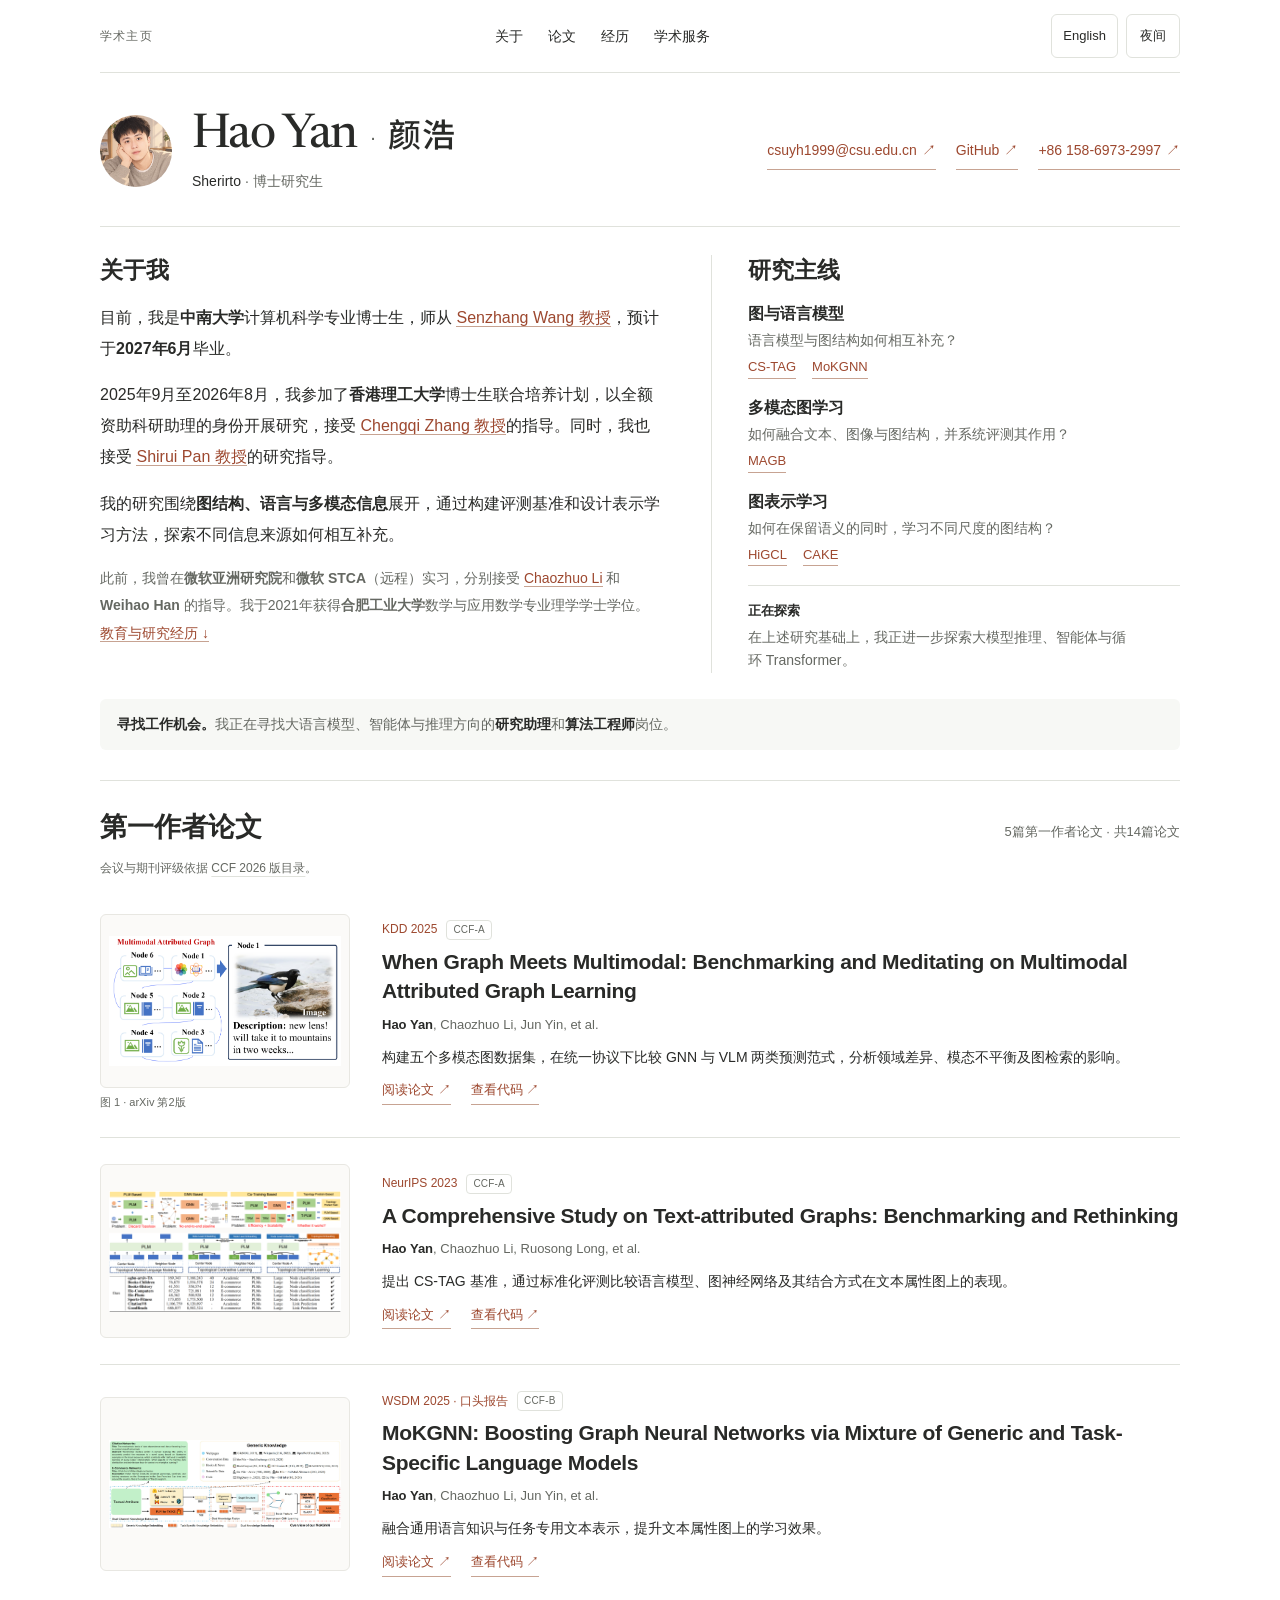
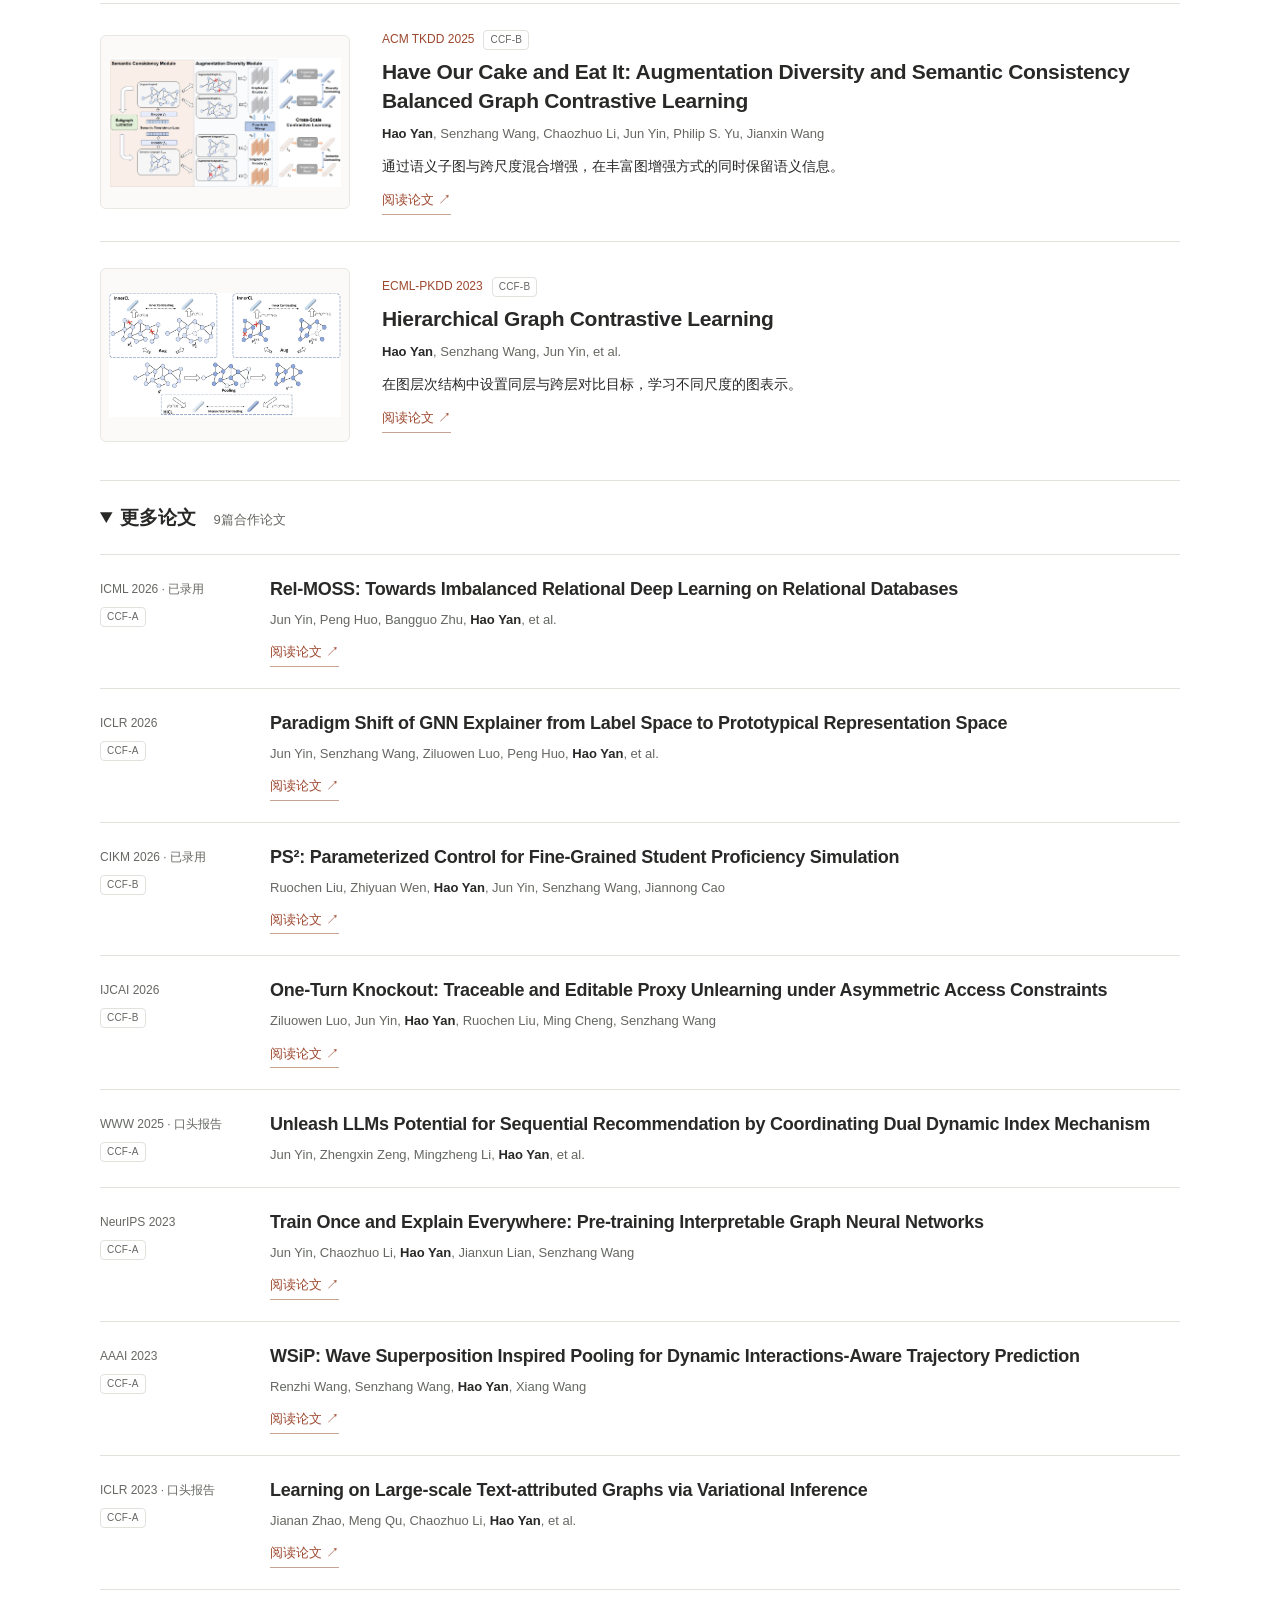
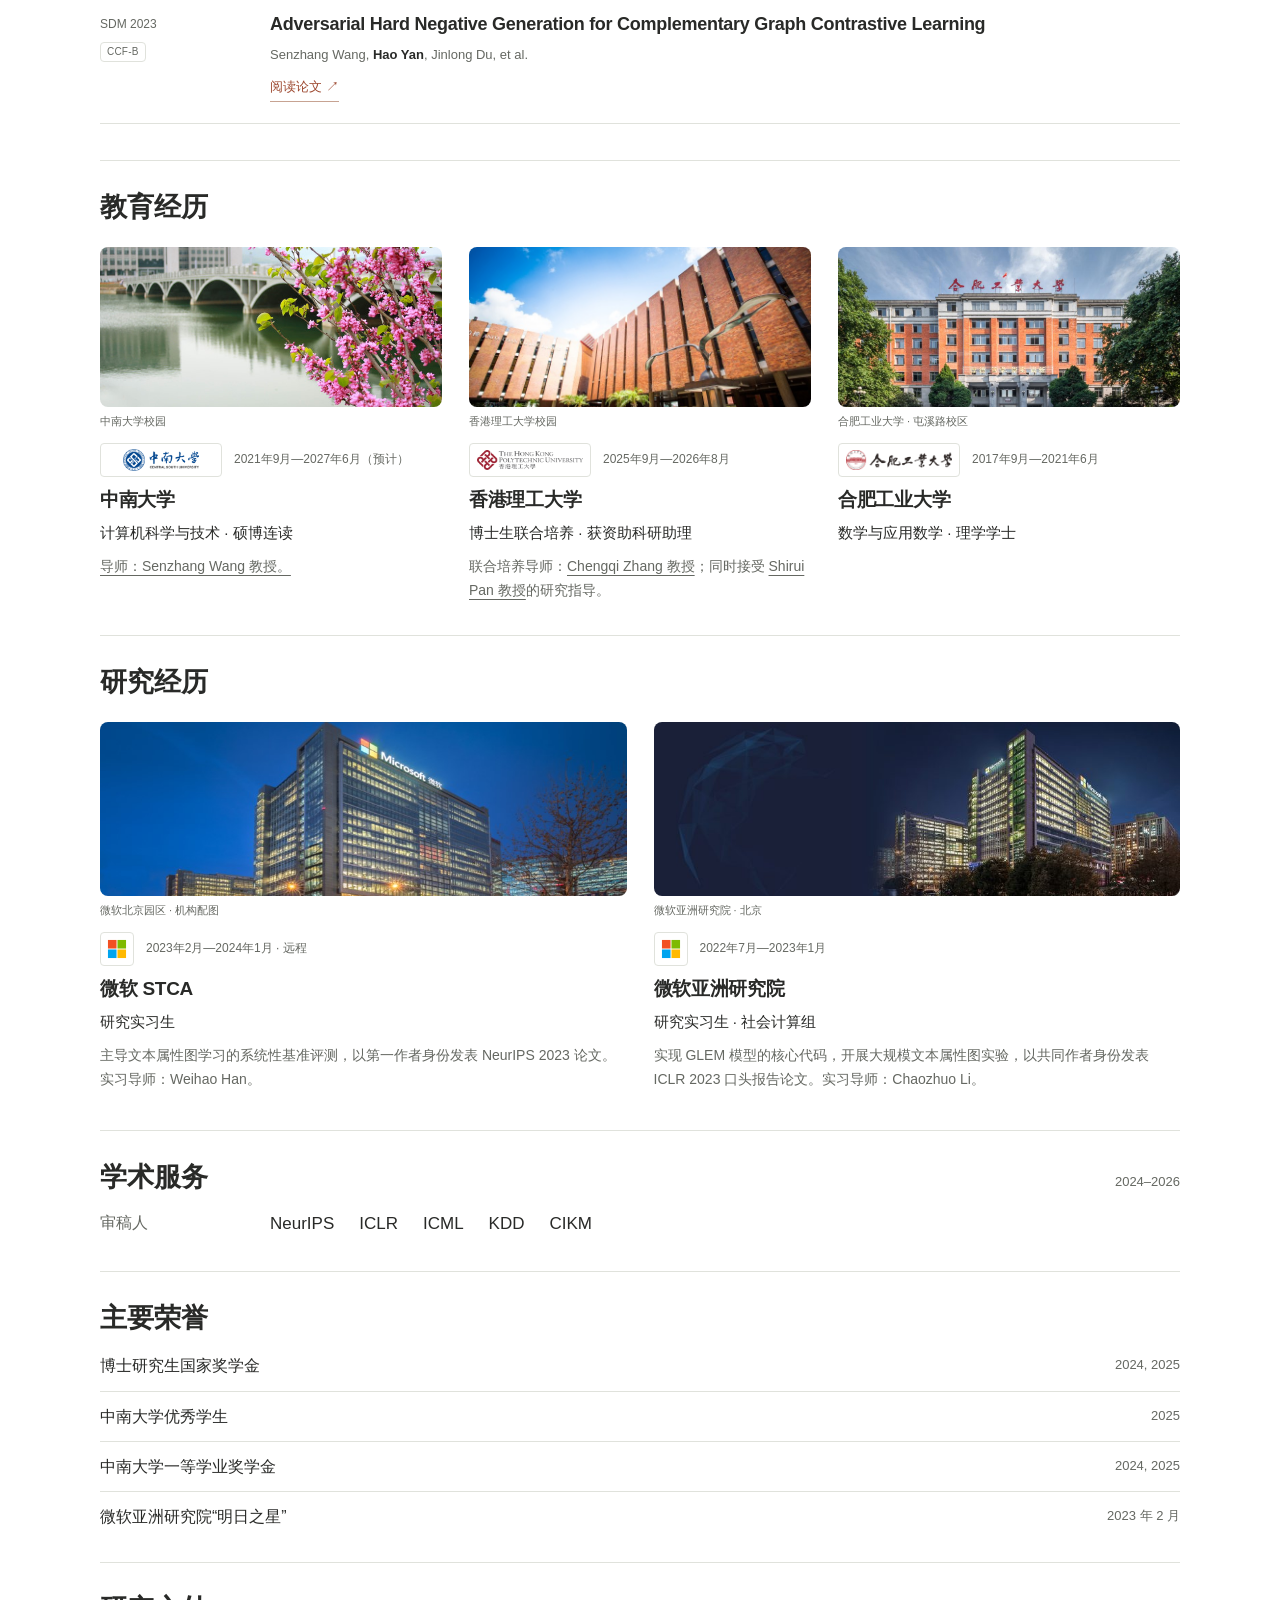
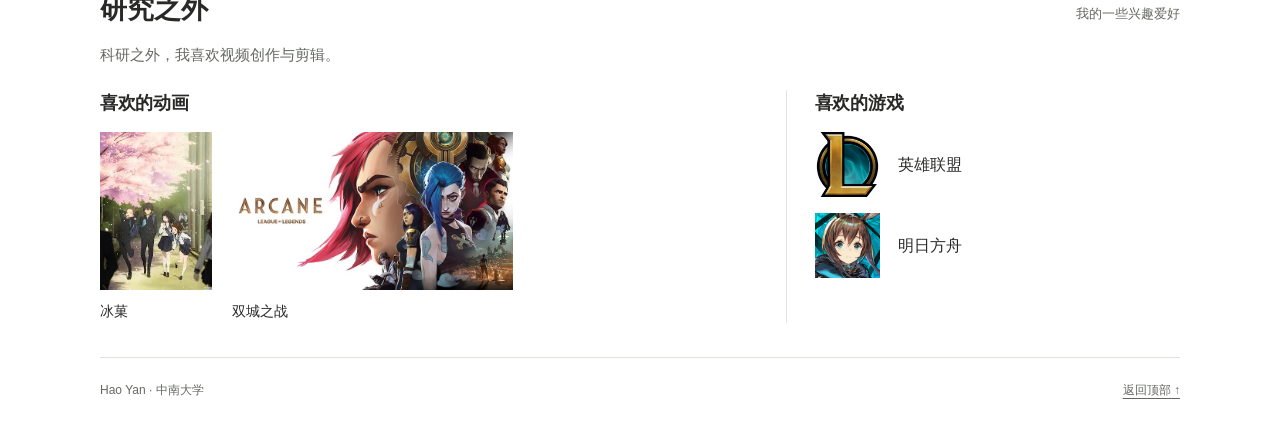
==== zh/index.html @ ef3d009f "Present research themes and refine academic reading layout" ====
<!doctype html>

<html lang="zh-CN"><head><meta charset="utf-8"><meta name="viewport" content="width=device-width,initial-scale=1"><meta name="description" content="颜浩（Hao Yan / Sherirto），中南大学博士生，研究图与语言模型、多模态学习，正拓展至大模型推理、智能体和循环 Transformer，寻找研究助理与算法工程师岗位。"><title>颜浩 Hao Yan · Sherirto · 学术主页</title><script src="../js/homepage-preferences.js"></script><link rel="stylesheet" href="../css/homepage.css">
<link rel="canonical" href="https://sktsherlock.github.io/zh/">
<link rel="alternate" hreflang="en" href="https://sktsherlock.github.io/">
<link rel="alternate" hreflang="zh-CN" href="https://sktsherlock.github.io/zh/">
<link rel="alternate" hreflang="x-default" href="https://sktsherlock.github.io/">
<link rel="icon" href="../images/homepage/hao-avatar-icon.png" type="image/png" sizes="64x64">
<meta name="google-site-verification" content="zApo4ExUOx1XT93yiBoTFltC1NrryrT4B3w7h8EmDU0">
<meta property="og:type" content="website">
<meta property="og:url" content="https://sktsherlock.github.io/zh/">
<meta property="og:title" content="Hao Yan (颜浩) · Sherirto">
<meta property="og:description" content="中南大学博士生，预计2027年6月毕业。研究图与语言模型、多模态学习，关注大模型推理、智能体及循环 Transformer，寻找研究助理与算法工程师岗位。">
<meta property="og:image" content="https://sktsherlock.github.io/images/homepage/hao-avatar.webp">
<meta name="twitter:card" content="summary">
</head><body><a class="skip" href="#main">跳至正文</a><div class="page"><header class="masthead"><span class="masthead-label">学术主页</span><nav aria-label="主导航"><a href="#about">关于</a><a href="#research">论文</a><a href="#background">经历</a><a href="#service">学术服务</a></nav><div class="display-controls" aria-label="显示偏好"><a id="language-toggle" class="display-control" href="/" hreflang="en" lang="en" aria-label="View homepage in English">English</a><button id="theme-toggle" class="display-control" type="button" hidden><span data-theme-label>夜间</span></button></div></header><main id="main"><section class="hero" aria-labelledby="name">
  <div class="identity-row">
    <div class="identity">
      <img class="avatar" src="../images/homepage/hao-avatar.webp" alt="颜浩的插画头像" width="66" height="66">
      <div class="name-line">
        <h1 id="name"><span>Hao Yan</span><span class="name-separator" aria-hidden="true">·</span><span class="chinese-name" lang="zh-CN">颜浩</span></h1>
        <p class="english-name"><strong>Sherirto</strong> · 博士研究生</p>
      </div>
    </div>
    <div class="contact-links"><a class="text-link email-link" href="mailto:csuyh1999@csu.edu.cn">csuyh1999@csu.edu.cn <span aria-hidden="true">↗</span></a><a class="text-link" href="https://github.com/sktsherlock">GitHub <span aria-hidden="true">↗</span></a><a class="text-link" href="tel:+8615869732997" aria-label="拨打电话 +86 158 6973 2997">+86 158-6973-2997 <span aria-hidden="true">↗</span></a></div>
  </div>
  <div class="profile-grid">
    <div class="about" id="about"><span id="about-me" class="legacy-anchor" aria-hidden="true"></span>
      <h2>关于我</h2>
      <div class="hero-bio">
        <p>目前，我是<strong>中南大学</strong>计算机科学专业博士生，师从 <a href="https://senzhangwangcsu.github.io/index.html">Senzhang Wang 教授</a>，预计于<strong>2027年6月</strong>毕业。</p>
        <p>2025年9月至2026年8月，我参加了<strong>香港理工大学</strong>博士生联合培养计划，以全额资助科研助理的身份开展研究，接受 <a href="https://chengqi-zhang.github.io/">Chengqi Zhang 教授</a>的指导。同时，我也接受 <a href="https://shiruipan.github.io/">Shirui Pan 教授</a>的研究指导。</p>
        <p>我的研究围绕<strong>图结构、语言与多模态信息</strong>展开，通过构建评测基准和设计表示学习方法，探索不同信息来源如何相互补充。</p>
        <p class="bio-background">此前，我曾在<strong>微软亚洲研究院</strong>和<strong>微软 STCA</strong>（远程）实习，分别接受 <a href="https://whatsname1991.github.io/">Chaozhuo Li</a> 和 <strong>Weihao Han</strong> 的指导。我于2021年获得<strong>合肥工业大学</strong>数学与应用数学专业理学学士学位。 <a href="#background">教育与研究经历 ↓</a></p>
      </div>
    </div>
    <aside class="research-overview" aria-labelledby="focus-title">
      <h2 id="focus-title">研究主线</h2>
      <div class="focus-list">
        <div class="focus-item"><h3>图与语言模型</h3><p>语言模型与图结构如何相互补充？</p><div class="focus-links"><a href="#tag">CS-TAG</a><a href="#mokgnn">MoKGNN</a></div></div>
        <div class="focus-item"><h3>多模态图学习</h3><p>如何融合文本、图像与图结构，并系统评测其作用？</p><div class="focus-links"><a href="#magb">MAGB</a></div></div>
        <div class="focus-item"><h3>图表示学习</h3><p>如何在保留语义的同时，学习不同尺度的图结构？</p><div class="focus-links"><a href="#higcl">HiGCL</a><a href="#cake">CAKE</a></div></div>
      </div>
      <p class="research-direction"><strong>正在探索</strong>在上述研究基础上，我正进一步探索大模型推理、智能体与循环 Transformer。</p>
    </aside>
  </div>
  <p class="availability"><strong>寻找工作机会。</strong>我正在寻找大语言模型、智能体与推理方向的<strong>研究助理</strong>和<strong>算法工程师</strong>岗位。</p>
</section><section id="research" aria-labelledby="research-title"><span id="projects" class="legacy-anchor" aria-hidden="true"></span><span id="-news" class="legacy-anchor" aria-hidden="true"></span><span id="-publication" class="legacy-anchor" aria-hidden="true"></span>
<div class="section-heading"><h2 id="research-title">第一作者论文</h2><p>5篇第一作者论文 · 共14篇论文</p></div>
<p class="publication-note">会议与期刊评级依据 <a href="https://www.ccf.org.cn/Academic_Evaluation/By_category/">CCF 2026 版目录</a>。</p>
<article class="paper paper-0" id="magb">
  <figure><a href="../images/homepage/magb-data-example-arxiv-v2.png" aria-label="查看完整论文配图：When Graph Meets Multimodal: Benchmarking and Meditating on Multimodal Attributed Graph Learning"><img src="../images/homepage/magb-data-example-arxiv-v2.png" alt="由六个节点组成的多模态属性图，以及一个节点对应的鸟类照片和文本描述。" loading="lazy"></a><figcaption>图 1 · arXiv 第2版</figcaption></figure>
  <div class="paper-copy"><p class="eyebrow venue"><span>KDD 2025</span><span class="ccf-badge">CCF-A</span></p><h3><a class="paper-title-link" href="https://doi.org/10.1145/3711896.3737404">When Graph Meets Multimodal: Benchmarking and Meditating on Multimodal Attributed Graph Learning</a></h3><p class="authors"><strong>Hao Yan</strong>, Chaozhuo Li, Jun Yin, et al.</p><p class="paper-summary">构建五个多模态图数据集，在统一协议下比较 GNN 与 VLM 两类预测范式，分析领域差异、模态不平衡及图检索的影响。</p><div class="paper-links"><a class="text-link" href="https://doi.org/10.1145/3711896.3737404">阅读论文 <span aria-hidden="true">↗</span></a><a class="text-link" href="https://github.com/sktsherlock/MAGB">查看代码 <span aria-hidden="true">↗</span></a></div></div>
</article>
<article class="paper paper-1" id="tag">
  <figure><a href="../images/CSTAG.png" aria-label="查看完整论文配图：A Comprehensive Study on Text-attributed Graphs: Benchmarking and Rethinking"><img src="../images/CSTAG.png" alt="面向文本属性图学习，系统评测语言模型与图模型。" loading="lazy"></a></figure>
  <div class="paper-copy"><p class="eyebrow venue"><span>NeurIPS 2023</span><span class="ccf-badge">CCF-A</span></p><h3><a class="paper-title-link" href="https://papers.neurips.cc/paper_files/paper/2023/file/37d00f567a18b478065f1a91b95622a0-Paper-Datasets_and_Benchmarks.pdf">A Comprehensive Study on Text-attributed Graphs: Benchmarking and Rethinking</a></h3><p class="authors"><strong>Hao Yan</strong>, Chaozhuo Li, Ruosong Long, et al.</p><p class="paper-summary">提出 CS-TAG 基准，通过标准化评测比较语言模型、图神经网络及其结合方式在文本属性图上的表现。</p><div class="paper-links"><a class="text-link" href="https://papers.neurips.cc/paper_files/paper/2023/file/37d00f567a18b478065f1a91b95622a0-Paper-Datasets_and_Benchmarks.pdf">阅读论文 <span aria-hidden="true">↗</span></a><a class="text-link" href="https://github.com/sktsherlock/TAG-Benchmark">查看代码 <span aria-hidden="true">↗</span></a></div></div>
</article>
<article class="paper paper-2" id="mokgnn">
  <figure><a href="../images/MokGNN.jpg" aria-label="查看完整论文配图：MoKGNN: Boosting Graph Neural Networks via Mixture of Generic and Task-Specific Language Models"><img src="../images/MokGNN.jpg" alt="将通用语言模型、任务专用语言模型与图表示学习相结合。" loading="lazy"></a></figure>
  <div class="paper-copy"><p class="eyebrow venue"><span>WSDM 2025 · 口头报告</span><span class="ccf-badge">CCF-B</span></p><h3><a class="paper-title-link" href="https://doi.org/10.1145/3701551.3703571">MoKGNN: Boosting Graph Neural Networks via Mixture of Generic and Task-Specific Language Models</a></h3><p class="authors"><strong>Hao Yan</strong>, Chaozhuo Li, Jun Yin, et al.</p><p class="paper-summary">融合通用语言知识与任务专用文本表示，提升文本属性图上的学习效果。</p><div class="paper-links"><a class="text-link" href="https://doi.org/10.1145/3701551.3703571">阅读论文 <span aria-hidden="true">↗</span></a><a class="text-link" href="https://github.com/sktsherlock/MoKGNN">查看代码 <span aria-hidden="true">↗</span></a></div></div>
</article>
<article class="paper paper-3" id="cake">
  <figure><a href="../images/TKDD.jpg" aria-label="查看完整论文配图：Have Our Cake and Eat It: Augmentation Diversity and Semantic Consistency Balanced Graph Contrastive Learning"><img src="../images/TKDD.jpg" alt="通过跨尺度图对比学习，兼顾语义一致性与增强多样性。" loading="lazy"></a></figure>
  <div class="paper-copy"><p class="eyebrow venue"><span>ACM TKDD 2025</span><span class="ccf-badge">CCF-B</span></p><h3><a class="paper-title-link" href="https://doi.org/10.1145/3728646">Have Our Cake and Eat It: Augmentation Diversity and Semantic Consistency Balanced Graph Contrastive Learning</a></h3><p class="authors"><strong>Hao Yan</strong>, Senzhang Wang, Chaozhuo Li, Jun Yin, Philip S. Yu, Jianxin Wang</p><p class="paper-summary">通过语义子图与跨尺度混合增强，在丰富图增强方式的同时保留语义信息。</p><div class="paper-links"><a class="text-link" href="https://doi.org/10.1145/3728646">阅读论文 <span aria-hidden="true">↗</span></a></div></div>
</article>
<article class="paper paper-4" id="higcl">
  <figure><a href="../images/HIGCL.jpg" aria-label="查看完整论文配图：Hierarchical Graph Contrastive Learning"><img src="../images/HIGCL.jpg" alt="在池化形成的图层次结构上，开展同层与跨层对比学习。" loading="lazy"></a></figure>
  <div class="paper-copy"><p class="eyebrow venue"><span>ECML-PKDD 2023</span><span class="ccf-badge">CCF-B</span></p><h3><a class="paper-title-link" href="https://link.springer.com/chapter/10.1007/978-3-031-43415-0_41">Hierarchical Graph Contrastive Learning</a></h3><p class="authors"><strong>Hao Yan</strong>, Senzhang Wang, Jun Yin, et al.</p><p class="paper-summary">在图层次结构中设置同层与跨层对比目标，学习不同尺度的图表示。</p><div class="paper-links"><a class="text-link" href="https://link.springer.com/chapter/10.1007/978-3-031-43415-0_41">阅读论文 <span aria-hidden="true">↗</span></a></div></div>
</article>
<details class="publication-record" open><summary>更多论文 <span>9篇合作论文</span></summary><article class="archive-paper" id="relmoss"><p class="archive-venue"><span>ICML 2026 · 已录用</span><span class="ccf-badge">CCF-A</span></p><div><h3><a class="paper-title-link" href="https://arxiv.org/abs/2603.07916">Rel-MOSS: Towards Imbalanced Relational Deep Learning on Relational Databases</a></h3><p class="authors">Jun Yin, Peng Huo, Bangguo Zhu, <strong>Hao Yan</strong>, et al.</p><div class="paper-links"><a class="text-link" href="https://arxiv.org/abs/2603.07916">阅读论文 <span aria-hidden="true">↗</span></a></div></div></article>
<article class="archive-paper" id="proto"><p class="archive-venue"><span>ICLR 2026</span><span class="ccf-badge">CCF-A</span></p><div><h3><a class="paper-title-link" href="https://openreview.net/forum?id=X7eYISNf01">Paradigm Shift of GNN Explainer from Label Space to Prototypical Representation Space</a></h3><p class="authors">Jun Yin, Senzhang Wang, Ziluowen Luo, Peng Huo, <strong>Hao Yan</strong>, et al.</p><div class="paper-links"><a class="text-link" href="https://openreview.net/forum?id=X7eYISNf01">阅读论文 <span aria-hidden="true">↗</span></a></div></div></article>
<article class="archive-paper" id="ps2"><p class="archive-venue"><span>CIKM 2026 · 已录用</span><span class="ccf-badge">CCF-B</span></p><div><h3><a class="paper-title-link" href="https://arxiv.org/abs/2602.00850">PS²: Parameterized Control for Fine-Grained Student Proficiency Simulation</a></h3><p class="authors">Ruochen Liu, Zhiyuan Wen, <strong>Hao Yan</strong>, Jun Yin, Senzhang Wang, Jiannong Cao</p><div class="paper-links"><a class="text-link" href="https://arxiv.org/abs/2602.00850">阅读论文 <span aria-hidden="true">↗</span></a></div></div></article>
<article class="archive-paper" id="otk"><p class="archive-venue"><span>IJCAI 2026</span><span class="ccf-badge">CCF-B</span></p><div><h3><a class="paper-title-link" href="https://www.ijcai.org/proceedings/2026/78">One-Turn Knockout: Traceable and Editable Proxy Unlearning under Asymmetric Access Constraints</a></h3><p class="authors">Ziluowen Luo, Jun Yin, <strong>Hao Yan</strong>, Ruochen Liu, Ming Cheng, Senzhang Wang</p><div class="paper-links"><a class="text-link" href="https://www.ijcai.org/proceedings/2026/78">阅读论文 <span aria-hidden="true">↗</span></a></div></div></article>
<article class="archive-paper" id="dualindex"><p class="archive-venue"><span>WWW 2025 · 口头报告</span><span class="ccf-badge">CCF-A</span></p><div><h3>Unleash LLMs Potential for Sequential Recommendation by Coordinating Dual Dynamic Index Mechanism</h3><p class="authors">Jun Yin, Zhengxin Zeng, Mingzheng Li, <strong>Hao Yan</strong>, et al.</p><div class="paper-links"></div></div></article>
<article class="archive-paper" id="pignn"><p class="archive-venue"><span>NeurIPS 2023</span><span class="ccf-badge">CCF-A</span></p><div><h3><a class="paper-title-link" href="https://papers.neurips.cc/paper_files/paper/2023/file/6ecd51685e2d765bc0ad32a2e73faf62-Paper-Conference.pdf">Train Once and Explain Everywhere: Pre-training Interpretable Graph Neural Networks</a></h3><p class="authors">Jun Yin, Chaozhuo Li, <strong>Hao Yan</strong>, Jianxun Lian, Senzhang Wang</p><div class="paper-links"><a class="text-link" href="https://papers.neurips.cc/paper_files/paper/2023/file/6ecd51685e2d765bc0ad32a2e73faf62-Paper-Conference.pdf">阅读论文 <span aria-hidden="true">↗</span></a></div></div></article>
<article class="archive-paper" id="wsip"><p class="archive-venue"><span>AAAI 2023</span><span class="ccf-badge">CCF-A</span></p><div><h3><a class="paper-title-link" href="https://doi.org/10.1609/aaai.v37i4.25592">WSiP: Wave Superposition Inspired Pooling for Dynamic Interactions-Aware Trajectory Prediction</a></h3><p class="authors">Renzhi Wang, Senzhang Wang, <strong>Hao Yan</strong>, Xiang Wang</p><div class="paper-links"><a class="text-link" href="https://doi.org/10.1609/aaai.v37i4.25592">阅读论文 <span aria-hidden="true">↗</span></a></div></div></article>
<article class="archive-paper" id="glem"><p class="archive-venue"><span>ICLR 2023 · 口头报告</span><span class="ccf-badge">CCF-A</span></p><div><h3><a class="paper-title-link" href="https://arxiv.org/abs/2210.14709">Learning on Large-scale Text-attributed Graphs via Variational Inference</a></h3><p class="authors">Jianan Zhao, Meng Qu, Chaozhuo Li, <strong>Hao Yan</strong>, et al.</p><div class="paper-links"><a class="text-link" href="https://arxiv.org/abs/2210.14709">阅读论文 <span aria-hidden="true">↗</span></a></div></div></article>
<article class="archive-paper" id="adgcl"><p class="archive-venue"><span>SDM 2023</span><span class="ccf-badge">CCF-B</span></p><div><h3><a class="paper-title-link" href="https://epubs.siam.org/doi/10.1137/1.9781611977653.ch19">Adversarial Hard Negative Generation for Complementary Graph Contrastive Learning</a></h3><p class="authors">Senzhang Wang, <strong>Hao Yan</strong>, Jinlong Du, et al.</p><div class="paper-links"><a class="text-link" href="https://epubs.siam.org/doi/10.1137/1.9781611977653.ch19">阅读论文 <span aria-hidden="true">↗</span></a></div></div></article></details>
</section><section class="history" id="background" aria-label="教育与研究经历"><span id="-experience" class="legacy-anchor" aria-hidden="true"></span><span id="-education" class="legacy-anchor" aria-hidden="true"></span><div class="education-history"><h2>教育经历</h2><div class="history-list education-list"><article class="history-entry">
  <figure class="history-visual"><a href="https://jyxybgs.csu.edu.cn/xyfg.htm" aria-label="图片来源：中南大学校园"><img class="place-photo" src="../images/homepage/places/csu-gallery.jpg" alt="中南大学校园中的桥、湖面与开花的树木" width="600" height="400" loading="lazy" decoding="async"></a><figcaption>中南大学校园</figcaption></figure>
  <div class="history-entry-top"><div class="organization-logo-frame"><img class="organization-logo" src="../images/homepage/organizations/csu.png" alt="中南大学标识" loading="lazy"></div><p class="eyebrow">2021年9月—2027年6月（预计）</p></div>
  <h3>中南大学</h3><p class="role">计算机科学与技术 · 硕博连读</p><p class="detail"><a href="https://senzhangwangcsu.github.io/index.html">导师：Senzhang Wang 教授。</a></p>
</article>
<article class="history-entry">
  <figure class="history-visual"><a href="https://www.polyu.edu.hk/publications/excel/issue/201910/snapshots/where-does-polyu-s-signature-red-brick-architecture-come-from" aria-label="图片来源：香港理工大学校园"><img class="place-photo" src="../images/homepage/places/polyu-campus.jpg" alt="香港理工大学的红砖校园建筑" width="710" height="400" loading="lazy" decoding="async"></a><figcaption>香港理工大学校园</figcaption></figure>
  <div class="history-entry-top"><div class="organization-logo-frame"><img class="organization-logo" src="../images/homepage/organizations/polyu.png" alt="香港理工大学标识" loading="lazy"></div><p class="eyebrow">2025年9月—2026年8月</p></div>
  <h3>香港理工大学</h3><p class="role">博士生联合培养 · 获资助科研助理</p><p class="detail">联合培养导师：<a href="https://chengqi-zhang.github.io/">Chengqi Zhang 教授</a>；同时接受 <a href="https://shiruipan.github.io/">Shirui Pan 教授</a>的研究指导。</p>
</article>
<article class="history-entry">
  <figure class="history-visual"><a href="https://international.hfut.edu.cn/en/info/1051/1073.htm" aria-label="图片来源：合肥工业大学 · 屯溪路校区"><img class="place-photo" src="../images/homepage/places/hfut-campus.jpg" alt="合肥工业大学屯溪路校区主楼" width="1024" height="682" loading="lazy" decoding="async"></a><figcaption>合肥工业大学 · 屯溪路校区</figcaption></figure>
  <div class="history-entry-top"><div class="organization-logo-frame"><img class="organization-logo" src="../images/homepage/organizations/hfut.png" alt="合肥工业大学标识" loading="lazy"></div><p class="eyebrow">2017年9月—2021年6月</p></div>
  <h3>合肥工业大学</h3><p class="role">数学与应用数学 · 理学学士</p>
</article></div></div><div class="experience-history"><h2>研究经历</h2><div class="history-list experience-list"><article class="history-entry">
  <figure class="history-visual"><a href="https://careers.microsoft.com/v2/global/en/locations/beijing.html" aria-label="图片来源：微软北京园区 · 机构配图"><img class="place-photo" src="../images/homepage/places/microsoft-beijing.jpg" alt="暮色中的微软北京园区大楼" width="800" height="533" loading="lazy" decoding="async"></a><figcaption>微软北京园区 · 机构配图</figcaption></figure>
  <div class="history-entry-top"><div class="organization-logo-frame organization-logo-frame--company"><img class="organization-logo" src="../images/homepage/organizations/microsoft.svg" alt="微软标识" loading="lazy"></div><p class="eyebrow">2023年2月—2024年1月 · 远程</p></div>
  <h3>微软 STCA</h3><p class="role">研究实习生</p><p class="detail">主导文本属性图学习的系统性基准评测，以第一作者身份发表 NeurIPS 2023 论文。实习导师：Weihao Han。</p>
</article>
<article class="history-entry">
  <figure class="history-visual"><a href="https://www.microsoft.com/en-us/research/lab/microsoft-research-asia/" aria-label="图片来源：微软亚洲研究院 · 北京"><img class="place-photo" src="../images/homepage/places/msra-building.jpg" alt="夜间灯光下的微软亚洲研究院大楼" width="768" height="288" loading="lazy" decoding="async"></a><figcaption>微软亚洲研究院 · 北京</figcaption></figure>
  <div class="history-entry-top"><div class="organization-logo-frame organization-logo-frame--company"><img class="organization-logo" src="../images/homepage/organizations/microsoft.svg" alt="微软标识" loading="lazy"></div><p class="eyebrow">2022年7月—2023年1月</p></div>
  <h3>微软亚洲研究院</h3><p class="role">研究实习生 · 社会计算组</p><p class="detail">实现 GLEM 模型的核心代码，开展大规模文本属性图实验，以共同作者身份发表 ICLR 2023 口头报告论文。实习导师：Chaozhuo Li。</p>
</article></div></div></section><section id="service" class="academic-service" aria-labelledby="service-title"><div class="section-heading"><h2 id="service-title">学术服务</h2><p>2024–2026</p></div><div class="service-body"><h3>审稿人</h3><p class="reviewer-venues"><span>NeurIPS</span><span>ICLR</span><span>ICML</span><span>KDD</span><span>CIKM</span></p></div></section>
<section id="recognition" class="honors-section" aria-labelledby="honors-title"><span id="-honor-and-award" class="legacy-anchor" aria-hidden="true"></span><div class="section-heading"><h2 id="honors-title">主要荣誉</h2></div><ul><li><span class="honor-name">博士研究生国家奖学金</span><span class="honor-date">2024, 2025</span></li><li><span class="honor-name">中南大学优秀学生</span><span class="honor-date">2025</span></li><li><span class="honor-name">中南大学一等学业奖学金</span><span class="honor-date">2024, 2025</span></li><li><span class="honor-name">微软亚洲研究院“明日之星”</span><span class="honor-date">2023 年 2 月</span></li></ul></section>
<section id="life" class="personal-section" aria-labelledby="life-title"><span id="-after-research" class="legacy-anchor" aria-hidden="true"></span>
  <div class="section-heading"><h2 id="life-title">研究之外</h2><p>我的一些兴趣爱好</p></div>
  <p class="personal-intro">科研之外，我喜欢视频创作与剪辑。</p>
  <div class="personal-grid">
    <article aria-labelledby="animation-title"><h3 id="animation-title">喜欢的动画</h3>
      <div class="animation-shelf">
        <figure><a class="interest-image" href="../images/冰菓图片1.jpg" aria-label="查看《冰菓》原图"><img src="../images/冰菓图片1.jpg" alt="《冰菓》角色走在樱花树下" width="189" height="267" loading="lazy" decoding="async"></a><figcaption>冰菓</figcaption></figure>
        <figure><a class="interest-image" href="../images/Arcane3.jpg" aria-label="查看《双城之战》原图"><img src="../images/Arcane3.jpg" alt="《双城之战》角色群像与剧名字标" width="728" height="410" loading="lazy" decoding="async"></a><figcaption>双城之战</figcaption></figure>
      </div>
    </article>
    <article aria-labelledby="games-title"><h3 id="games-title">喜欢的游戏</h3>
      <div class="game-shelf">
        <figure class="game-entry"><a class="interest-image" href="../images/league-of-legends.png" aria-label="查看《英雄联盟》图标"><img src="../images/league-of-legends.png" alt="《英雄联盟》金色与青色标识" width="256" height="256" loading="lazy" decoding="async"></a><figcaption>英雄联盟</figcaption></figure>
        <figure class="game-entry"><a class="interest-image" href="../images/Arknights.png" aria-label="查看《明日方舟》图标"><img src="../images/Arknights.png" alt="《明日方舟》角色图标" width="180" height="180" loading="lazy" decoding="async"></a><figcaption>明日方舟</figcaption></figure>
      </div>
    </article>
  </div>
</section>
</main><footer class="footer"><p>Hao Yan · 中南大学</p><a href="#name">返回顶部 ↑</a></footer></div></body></html>
---- css/homepage.css ----
@font-face{font-family:Newsreader;src:url('../fonts/homepage/Newsreader.ttf') format('truetype');font-weight:200 800;font-display:swap}
@font-face{font-family:'Noto Sans SC Name';src:url('../fonts/homepage/NotoSansSC-Name.ttf') format('truetype');font-weight:500;font-display:swap;unicode-range:U+989C,U+6D69}
:root{color-scheme:light;--bg:#fff;--ink:#292a28;--muted:#656862;--line:#e0e2dc;--accent:#9d482f;--wash:#f7f8f5;--figure-bg:#fbfaf8;--figure-line:#e8e7e2;--link-line:#c7a392;--sans:-apple-system,BlinkMacSystemFont,'Segoe UI','PingFang SC','Microsoft YaHei',sans-serif;--serif:Newsreader,Georgia,'Times New Roman',serif;--section-size:27px}
:root[data-theme="dark"]{color-scheme:dark;--bg:#171a19;--ink:#eee9df;--muted:#b5b2a9;--line:#3f4441;--accent:#e9ad8d;--wash:#252a27;--figure-bg:#f7f5f1;--figure-line:#555c56;--link-line:#876653}
@media(prefers-color-scheme:dark){:root:not([data-theme]){color-scheme:dark;--bg:#171a19;--ink:#eee9df;--muted:#b5b2a9;--line:#3f4441;--accent:#e9ad8d;--wash:#252a27;--figure-bg:#f7f5f1;--figure-line:#555c56;--link-line:#876653}}
*{box-sizing:border-box}
html{scroll-behavior:smooth;scroll-padding-top:28px}
body{margin:0;background:var(--bg);color:var(--ink);font:400 16px/1.75 var(--sans);-webkit-font-smoothing:antialiased}
p,h1,h2,h3,figure,dl,dd{margin:0}
p{text-wrap:pretty}
h1,h2,h3{font-weight:600;text-wrap:pretty}
h2{font-size:var(--section-size);line-height:1.35;letter-spacing:-.025em}
h3{font-size:20px;line-height:1.45;letter-spacing:-.015em}
a{color:inherit;text-decoration-thickness:1px;text-underline-offset:4px}
a:hover{color:var(--accent)}
a:focus-visible,summary:focus-visible,button:focus-visible{outline:2px solid var(--accent);outline-offset:5px}
strong{font-weight:600}
.page{max-width:1144px;margin:auto;padding:0 32px}
.skip{position:fixed;top:-80px;left:16px;padding:10px 16px;background:var(--bg);z-index:10}
.skip:focus{top:12px}
.legacy-anchor{display:block;position:absolute;width:0;height:0;scroll-margin-top:28px}
.masthead{display:flex;align-items:center;justify-content:space-between;gap:24px;padding:14px 0;border-bottom:1px solid var(--line)}
.masthead-label{color:var(--muted);font-size:12px;letter-spacing:.1em;text-transform:uppercase}
.masthead nav{display:flex;flex-wrap:wrap;gap:25px;font-size:14px}
.masthead nav a{display:inline-flex;align-items:center;min-height:44px;text-decoration:none}
.display-controls{display:flex;align-items:center;gap:8px;flex-shrink:0}
.display-control{display:inline-flex;align-items:center;justify-content:center;min-width:54px;min-height:44px;padding:7px 11px;border:1px solid var(--line);border-radius:6px;background:transparent;color:var(--ink);font:400 13px/1.4 var(--sans);text-decoration:none;cursor:pointer}
.display-control[hidden]{display:none}
.display-control:hover{color:var(--accent);border-color:var(--accent);background:var(--wash)}
.hero{padding:36px 0 30px}
.identity-row{display:flex;align-items:center;justify-content:space-between;gap:24px;padding-bottom:32px}
.identity{display:flex;align-items:center;gap:20px;min-width:0}
.avatar{width:72px;height:72px;border-radius:50%;object-fit:cover;flex-shrink:0}
.hero h1{display:flex;align-items:baseline;flex-wrap:wrap;gap:14px;font:450 48px/1.15 var(--serif);letter-spacing:-.035em}
.chinese-name{font:500 33px/1.3 'PingFang SC','Noto Sans SC Name','Microsoft YaHei',sans-serif;letter-spacing:.025em;white-space:nowrap}
.name-separator{font:400 20px/1 var(--sans);color:var(--muted);align-self:center}
.english-name{font-size:14px;color:var(--muted);margin-top:5px}
.english-name strong{font-weight:500;color:var(--ink)}
.contact-links{display:flex;justify-content:flex-end;gap:4px 20px;flex-wrap:wrap;max-width:420px;font-size:14px}
.text-link{color:var(--accent);text-decoration:none;border-bottom:1px solid var(--link-line);padding-bottom:2px}
.contact-links .text-link{display:inline-flex;align-items:center;gap:5px;min-height:38px;white-space:nowrap}
.contact-links .email-link{flex-basis:auto}
.profile-grid{display:grid;grid-template-columns:minmax(0,1.2fr) minmax(0,1fr);gap:48px;border-top:1px solid var(--line);padding-top:28px}
.about,.research-overview{min-width:0}
.about h2,.research-overview h2{margin-bottom:16px;font-size:23px}
.hero-bio>p{margin-bottom:15px;line-height:1.8}
.hero-bio>p:last-child{margin-bottom:0}
.hero-bio a,.focus-links a{color:var(--accent);text-decoration:none;border-bottom:1px solid var(--link-line)}
.bio-background{font-size:14px;color:var(--muted)}
.research-overview{border-left:1px solid var(--line);padding-left:36px}
.focus-item+.focus-item{margin-top:17px}
.focus-item h3{font-size:16px;line-height:1.5;letter-spacing:0}
.focus-item p{font-size:14px;line-height:1.65;color:var(--muted);margin-top:3px}
.focus-links{display:flex;gap:16px;flex-wrap:wrap;margin-top:5px;font-size:13px;line-height:1.6}
.research-direction{border-top:1px solid var(--line);margin-top:19px;padding-top:14px;font-size:14px;line-height:1.7;color:var(--muted)}
.research-direction strong{display:block;color:var(--ink);font-size:13px;margin-bottom:3px}
.availability{margin-top:26px;padding:13px 17px;background:var(--wash);border-radius:6px;font-size:14px;line-height:1.75;color:var(--muted)}
.availability strong{color:var(--ink)}
.section-heading{display:flex;justify-content:space-between;align-items:baseline;gap:20px;border-top:1px solid var(--line);padding:28px 0 14px}
.section-heading>p{font-size:13px;color:var(--muted)}
.publication-note{font-size:12px;line-height:1.65;color:var(--muted);margin-bottom:9px}
.publication-note a{text-decoration-color:var(--line)}
.eyebrow{font-size:12px;line-height:1.6;color:var(--muted)}
.paper{display:grid;grid-template-columns:250px minmax(0,1fr);gap:32px;align-items:center;padding:26px 0}
.paper+.paper{border-top:1px solid var(--line)}
.paper figure,.paper-copy{min-width:0}
.paper figure>a{display:flex;align-items:center;justify-content:center;height:174px;padding:8px;background:var(--figure-bg);border:1px solid var(--figure-line);border-radius:6px}
.paper img{display:block;width:100%;height:100%;object-fit:contain}
.paper figcaption{font-size:11px;line-height:1.6;color:var(--muted);padding-top:6px}
.paper-copy h3{font-size:21px;line-height:1.4;letter-spacing:-.015em}
.paper-title-link{text-decoration:none}
.paper-title-link:hover{text-decoration:underline;text-decoration-thickness:1px}
.venue{display:flex;align-items:center;flex-wrap:wrap;gap:9px;margin-bottom:7px;color:var(--accent);font-weight:500}
.ccf-badge{display:inline-flex;white-space:nowrap;border:1px solid var(--line);border-radius:4px;padding:0 6px;font-size:10px;line-height:1.8;font-weight:500;color:var(--muted);letter-spacing:.02em}
.authors{font-size:13px;line-height:1.7;color:var(--muted);margin-top:8px}
.authors strong{color:var(--ink);font-weight:600}
.paper-summary{font-size:14px;line-height:1.75;margin-top:9px;color:var(--ink)}
.paper-links{display:flex;gap:20px;flex-wrap:wrap;margin-top:10px;font-size:13px}
.paper-links:empty{display:none}
.publication-record{border-top:1px solid var(--line);border-bottom:1px solid var(--line);margin:12px 0 36px}
.publication-record summary{padding:20px 0;font-size:19px;font-weight:600;cursor:pointer;list-style-position:inside}
.publication-record summary span{font-size:13px;font-weight:400;color:var(--muted);margin-left:12px}
.archive-paper{display:grid;grid-template-columns:142px minmax(0,1fr);gap:28px;border-top:1px solid var(--line);padding:21px 0}
.archive-venue{display:flex;align-items:flex-start;flex-direction:column;gap:7px;font-size:12px;color:var(--muted);padding-top:3px}
.archive-paper h3{font-size:18px;line-height:1.5;font-weight:550}
.archive-paper .authors{margin-top:6px}
.history{margin:0 0 38px}
.history>div+div{margin-top:32px}
.history h2{border-top:1px solid var(--line);padding-top:28px;margin-bottom:22px}
.history-list{display:grid;gap:27px;align-items:start}
.education-list{grid-template-columns:repeat(3,minmax(0,1fr))}
.experience-list{grid-template-columns:repeat(2,minmax(0,1fr))}
.history-entry{min-width:0}
.history-visual{margin-bottom:13px}
.history-visual>a{display:block;overflow:hidden;border-radius:8px;background:var(--wash)}
.place-photo{display:block;width:100%;height:160px;object-fit:cover}
.experience-list .place-photo{height:174px;object-position:center 38%}
.history-visual figcaption{font-size:11px;line-height:1.5;color:var(--muted);margin-top:6px}
.history-entry-top{display:flex;align-items:center;gap:8px 12px;flex-wrap:wrap;margin-bottom:10px}
.organization-logo-frame{display:flex;align-items:center;justify-content:center;width:122px;height:34px;flex-shrink:0;padding:5px 7px;background:#fff;border:1px solid var(--line);border-radius:4px}
.organization-logo{display:block;width:100%;height:100%;object-fit:contain}
.organization-logo-frame--company{width:34px;padding:6px}
.history-entry h3{font-size:19px;line-height:1.4;margin-bottom:7px}
.history-entry .role{font-size:15px;line-height:1.7}
.history-entry .detail{font-size:14px;color:var(--muted);line-height:1.75;margin-top:8px}
.service-body{display:grid;grid-template-columns:142px minmax(0,1fr);gap:28px;padding:0 0 32px}
.service-body h3{font-size:16px;font-weight:400;line-height:1.75;color:var(--muted)}
.reviewer-venues{display:flex;flex-wrap:wrap;gap:7px 25px;font-size:17px;font-weight:500}
.honors-section{padding-bottom:32px}
.honors-section ul{list-style:none;margin:0;padding:0;font-size:16px;line-height:1.7}
.honors-section li{display:grid;grid-template-columns:minmax(0,1fr) auto;gap:20px;padding:11px 0;border-bottom:1px solid var(--line)}
.honors-section li:first-child{padding-top:2px}
.honors-section li:last-child{border:0;padding-bottom:0}
.honor-date{font-size:13px;color:var(--muted);white-space:nowrap;line-height:2;font-variant-numeric:tabular-nums}
.personal-section{padding-bottom:34px}
.personal-intro{font-size:15px;color:var(--muted);margin-bottom:22px}
.personal-grid{display:grid;grid-template-columns:minmax(0,1.65fr) minmax(240px,1fr);gap:35px}
.personal-grid article{min-width:0}
.personal-grid article+article{border-left:1px solid var(--line);padding-left:28px}
.personal-grid h3{font-size:18px;margin-bottom:16px}
.animation-shelf{display:grid;grid-template-columns:112px minmax(0,1fr);gap:20px}
.animation-shelf figure{min-width:0}
.interest-image{display:block;width:fit-content;max-width:100%;text-decoration:none}
.animation-shelf img{display:block;width:auto;max-width:100%;height:158px;object-fit:contain;object-position:left center}
.animation-shelf figcaption{font-size:14px;margin-top:9px}
.game-shelf{display:grid;gap:16px}
.game-entry{display:grid;grid-template-columns:65px minmax(0,1fr);align-items:center;gap:18px}
.game-entry img{display:block;width:65px;height:65px;object-fit:contain}
.game-entry figcaption{font-size:16px;font-weight:500;line-height:1.45}
.footer{display:flex;align-items:center;justify-content:space-between;gap:24px;border-top:1px solid var(--line);padding:22px 0 30px;font-size:12px;color:var(--muted)}
.footer a{white-space:nowrap}
html[lang="zh-CN"] .hero-bio>p{line-height:1.95}
html[lang="zh-CN"] h2,html[lang="zh-CN"] .focus-item h3{letter-spacing:0}
@media(max-width:1000px){.masthead{gap:14px}.masthead-label{font-size:11px}.masthead nav{gap:18px}.profile-grid{gap:28px;grid-template-columns:1.15fr 1fr}.research-overview{padding-left:26px}.identity-row{flex-wrap:wrap;gap:12px}.contact-links{justify-content:flex-start;max-width:none}.paper{grid-template-columns:200px minmax(0,1fr);gap:25px}.paper figure>a{height:150px}.history-list{gap:21px}.history-entry-top{align-items:flex-start;flex-direction:column;gap:7px}.place-photo{height:130px}.experience-list .place-photo{height:156px}.personal-grid{gap:25px}.personal-grid article+article{padding-left:22px}.animation-shelf{grid-template-columns:98px minmax(0,1fr);gap:16px}.animation-shelf img{height:140px}}
@media(max-width:760px){.profile-grid{grid-template-columns:1fr;gap:24px}.research-overview{padding:23px 0 0;border-left:0;border-top:1px solid var(--line)}.focus-list{display:grid;grid-template-columns:repeat(3,minmax(0,1fr));gap:22px}.focus-item+.focus-item{margin-top:0}.research-direction strong{display:inline;margin-right:8px}.education-list,.experience-list{grid-template-columns:1fr;gap:26px}.history-entry{display:grid;grid-template-columns:200px minmax(0,1fr);column-gap:24px}.history-visual{grid-row:1/5;margin:0}.place-photo,.experience-list .place-photo{height:140px}.history-entry-top{flex-direction:row;align-items:center}.personal-grid{grid-template-columns:minmax(0,1.5fr) minmax(200px,1fr)}}
@media(max-width:700px){:root{--section-size:25px}.page{padding:0 22px}.masthead{display:grid;grid-template-columns:minmax(0,1fr) auto;gap:3px 12px;padding:10px 0 5px}.masthead-label{font-size:10px;letter-spacing:.06em}.masthead nav{grid-column:1/-1;grid-row:2;gap:19px;font-size:13px}.display-controls{grid-column:2;grid-row:1;gap:6px}.display-control{min-width:48px;padding:7px 9px;font-size:12px}.hero{padding:26px 0}.identity-row{padding-bottom:22px}.identity{gap:14px}.avatar{width:55px;height:55px}.hero h1{font-size:38px;gap:10px}.chinese-name{font-size:28px}.name-separator{font-size:16px}.contact-links{font-size:13px;gap:3px 19px}.profile-grid{padding-top:23px}.focus-list{grid-template-columns:1fr;gap:17px}.research-direction strong{display:block}.availability{margin-top:23px;padding:13px 14px}.section-heading{align-items:flex-start;flex-direction:column;gap:5px;padding-top:25px}.publication-note{margin-top:0}.paper{grid-template-columns:165px minmax(0,1fr);gap:21px}.paper figure>a{height:138px}.paper-copy h3{font-size:20px}.archive-paper{grid-template-columns:112px minmax(0,1fr);gap:20px}.history-entry{grid-template-columns:155px minmax(0,1fr);gap:0 20px}.place-photo,.experience-list .place-photo{height:120px}.history>div+div{margin-top:30px}.service-body{grid-template-columns:100px minmax(0,1fr);gap:20px}.honors-section li{gap:8px 14px}.personal-grid{grid-template-columns:1fr;gap:22px}.personal-grid article+article{border:0;border-top:1px solid var(--line);padding:20px 0 0}.animation-shelf{grid-template-columns:100px minmax(0,1fr);gap:18px}.animation-shelf img{height:142px}.footer{gap:14px}}
@media(max-width:540px){.masthead nav{column-gap:18px;row-gap:0}.paper{display:flex;flex-direction:column;align-items:stretch;gap:16px;padding:24px 0}.paper-copy{order:0}.paper figure{order:1;width:min(100%,280px)}.paper figure>a{height:176px}.archive-paper{display:block}.archive-venue{flex-direction:row;flex-wrap:wrap;align-items:center;gap:10px;padding:0;margin-bottom:8px}.publication-record summary span{display:block;margin-left:22px;margin-top:3px}.history-entry{display:block}.history-visual{margin-bottom:13px}.place-photo,.experience-list .place-photo{height:auto;aspect-ratio:2.2}.history-entry-top{flex-direction:row;flex-wrap:wrap}.service-body{display:block}.reviewer-venues{margin-top:7px}.footer{align-items:flex-start}}
@media(max-width:380px){.page{padding:0 18px}.identity{gap:11px}.avatar{width:46px;height:46px}.hero h1{font-size:34px;gap:8px}.chinese-name{font-size:25px}.name-separator{font-size:14px}.contact-links{gap:3px 16px}.honors-section li{grid-template-columns:1fr;gap:2px}.honor-date{line-height:1.5}.animation-shelf{grid-template-columns:85px minmax(0,1fr);gap:14px}.animation-shelf img{height:120px}}
@media(prefers-reduced-motion:reduce){html{scroll-behavior:auto}}
@media print{:root,:root[data-theme="dark"]{--bg:#fff;--ink:#292a28;--muted:#656862;--line:#e0e2dc;--accent:#9d482f}.display-controls,.skip{display:none}.page{max-width:none;padding:0}.paper,.history-entry{break-inside:avoid}.profile-grid{display:block}.research-overview{border:0;padding:20px 0}.paper-links a{color:inherit}}
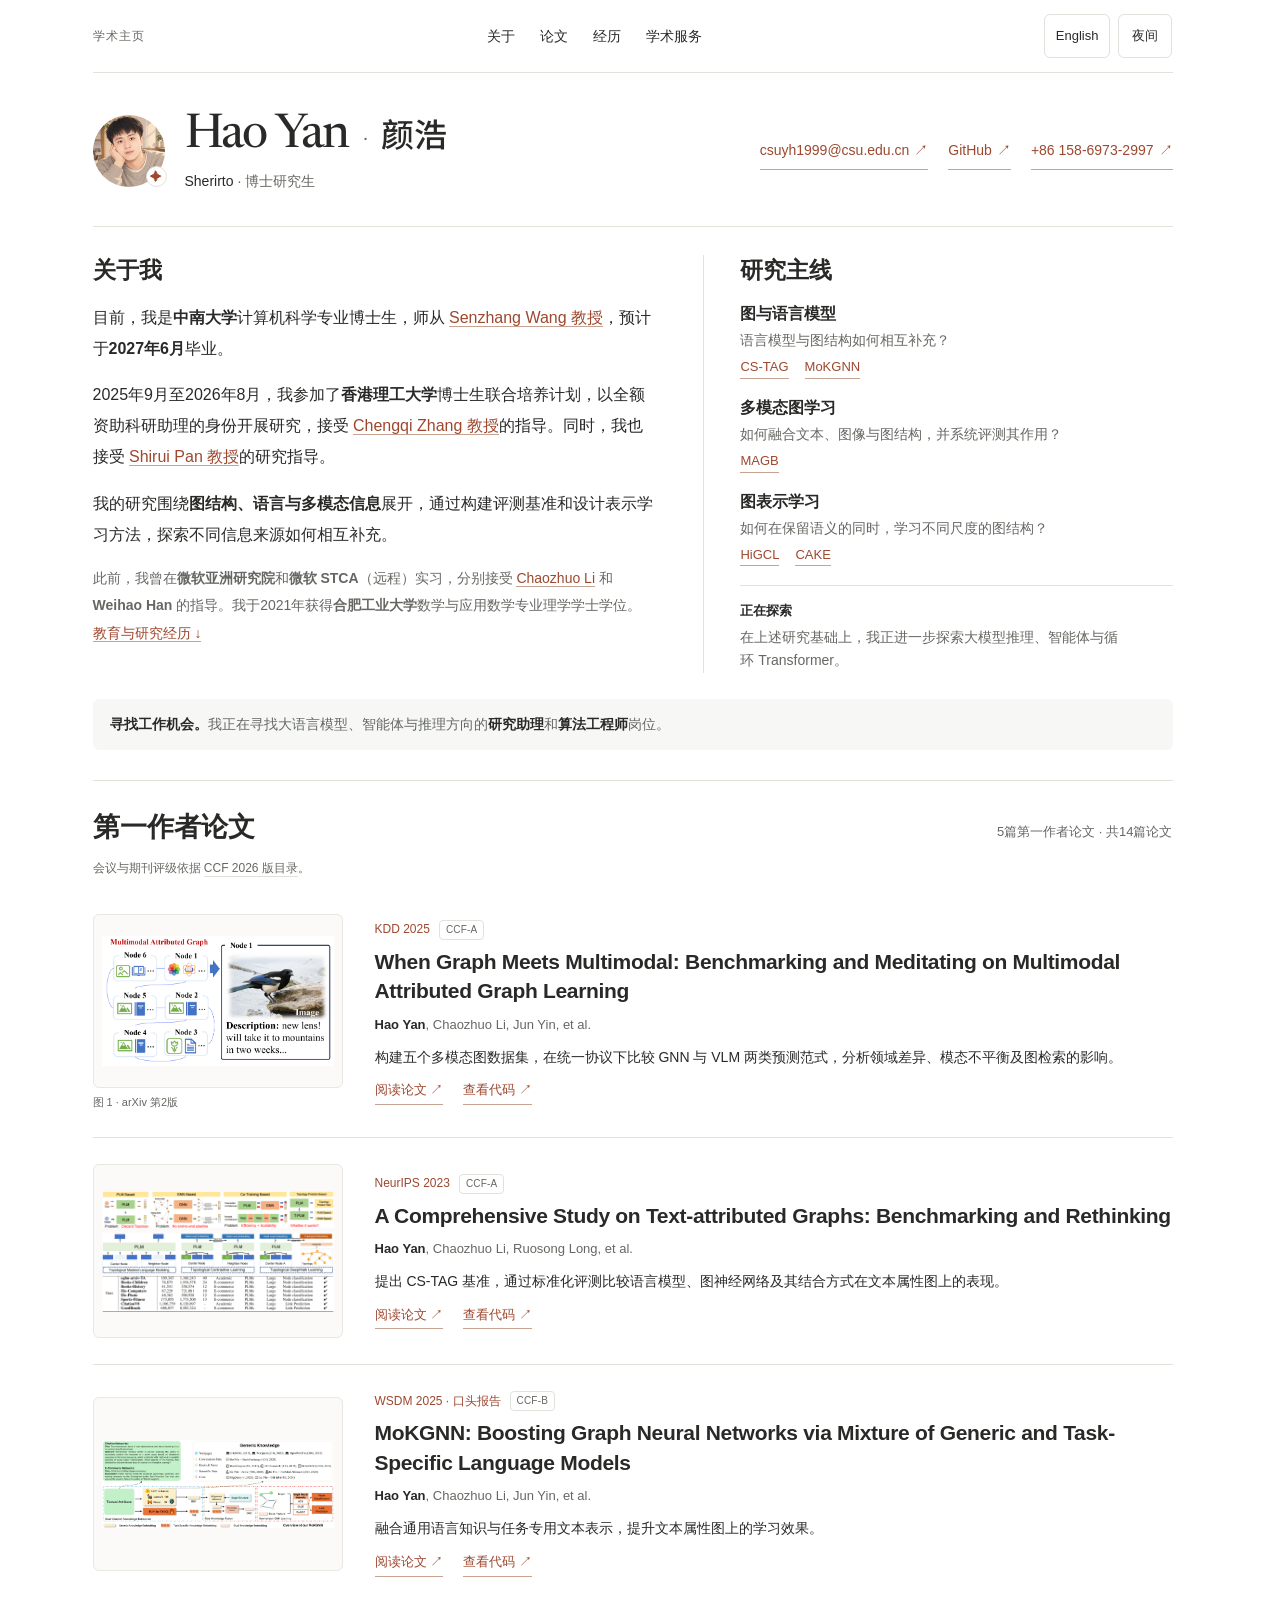
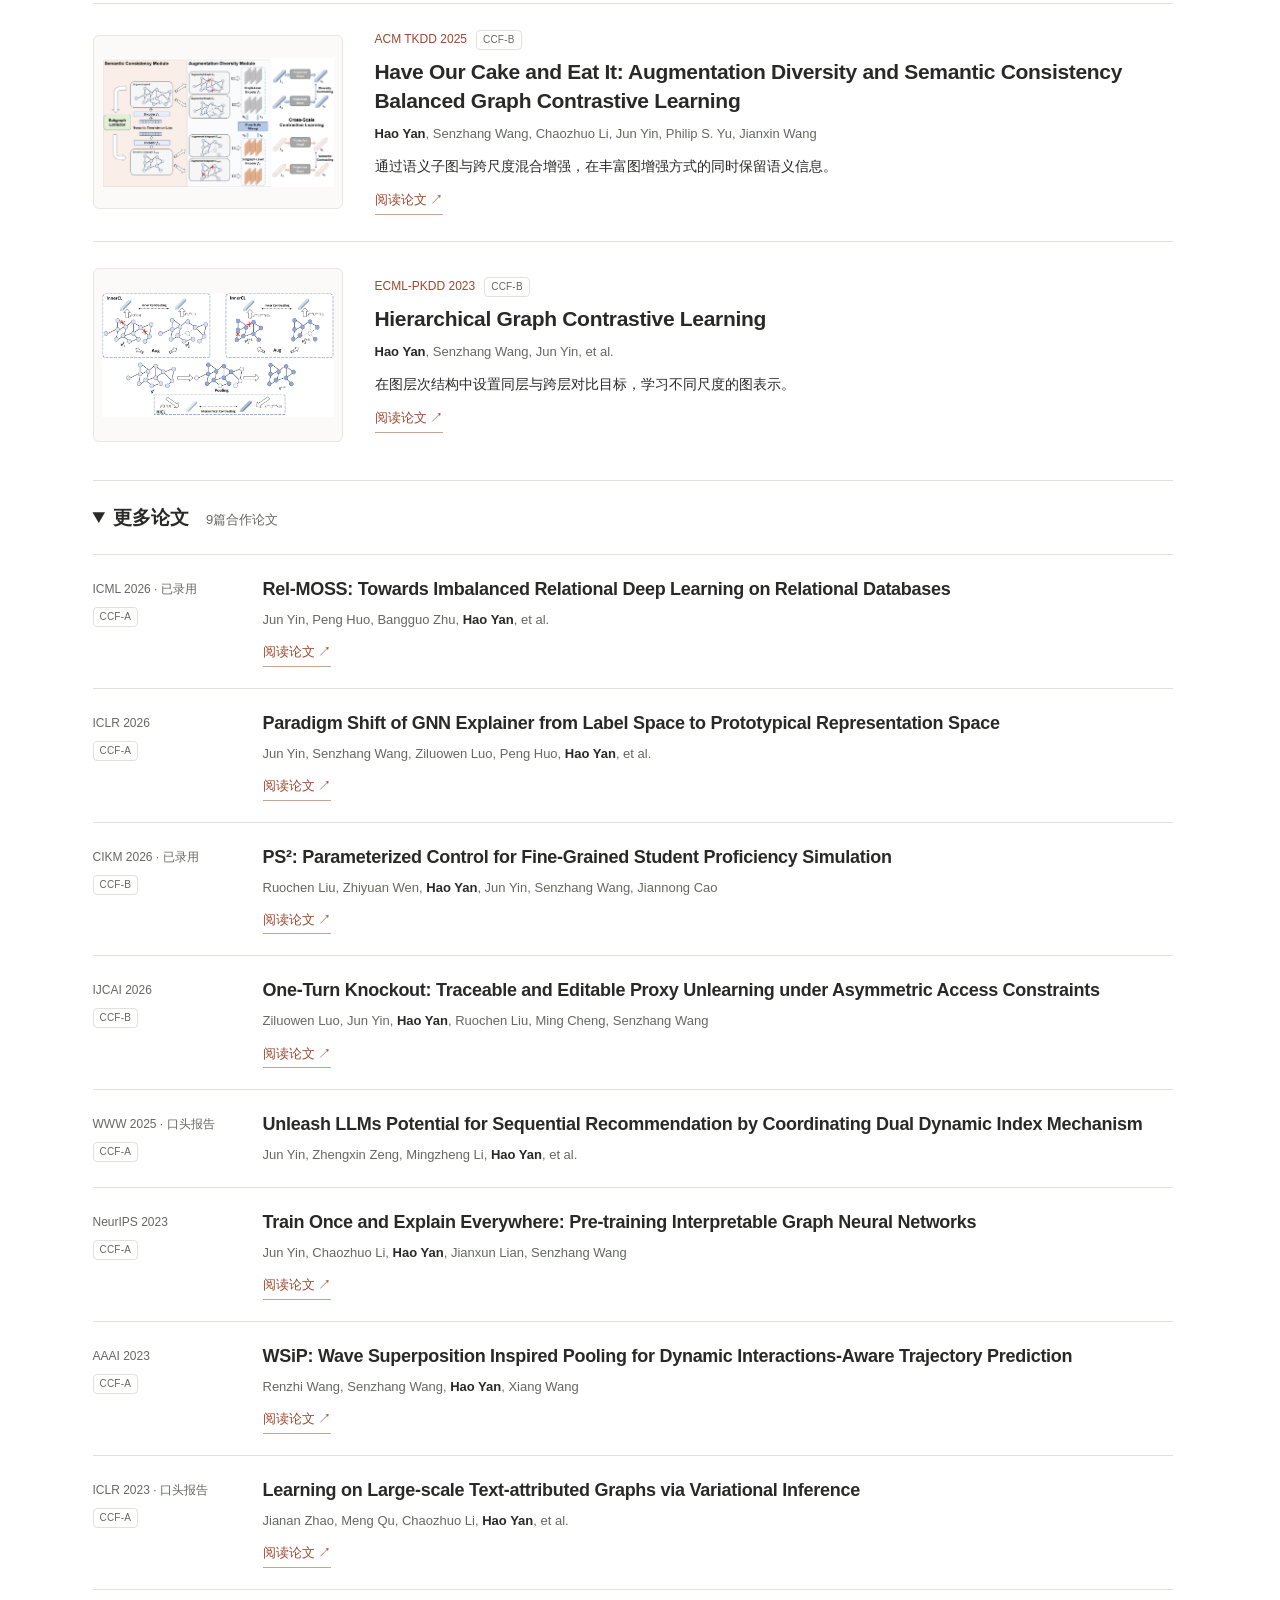
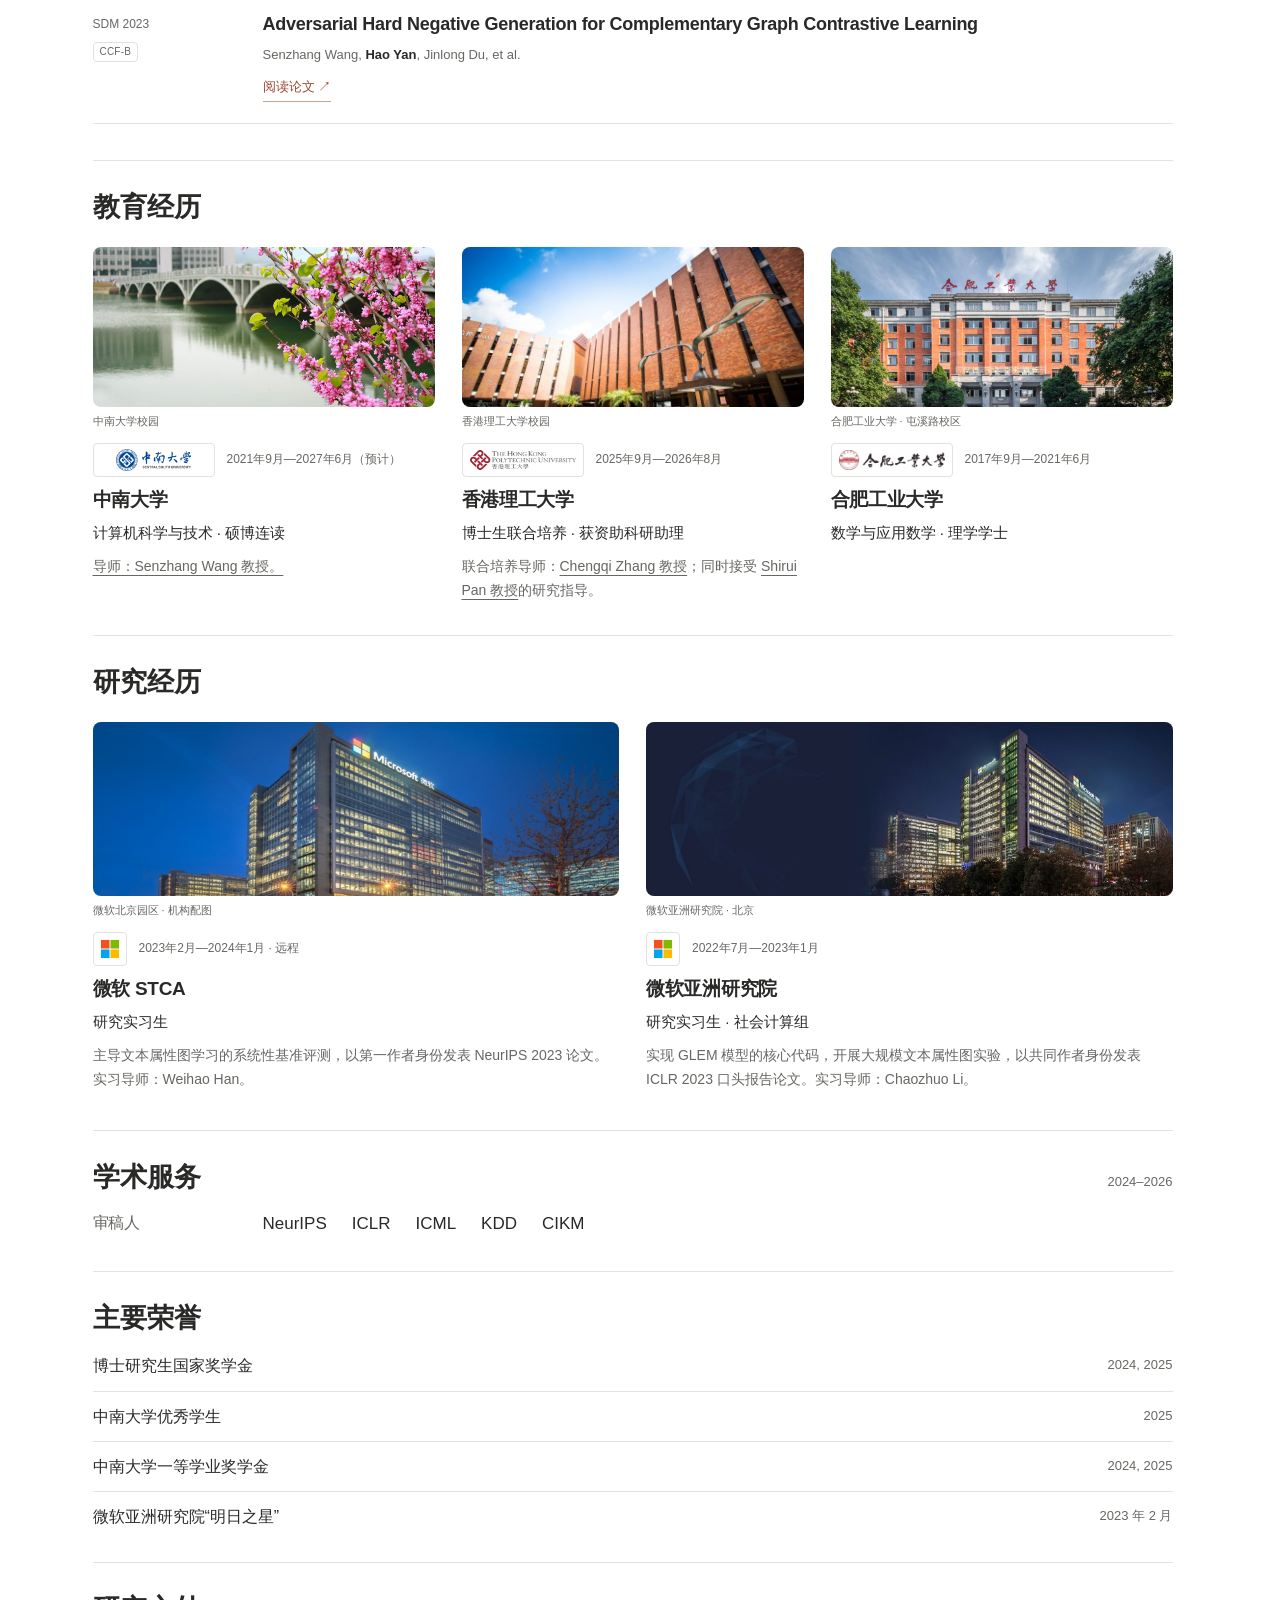
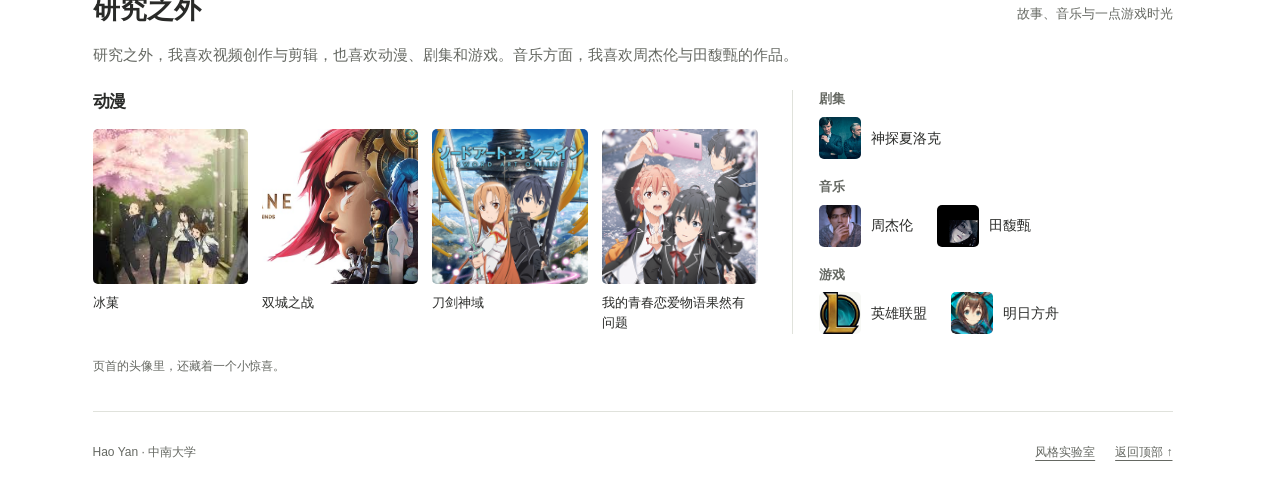
==== commit 80ee550a: "Add personal-interest corner and brand-inspired homepage styles" ====
--- a/zh/index.html
+++ b/zh/index.html
@@ -1,6 +1,6 @@
 <!doctype html>
 
-<html lang="zh-CN"><head><meta charset="utf-8"><meta name="viewport" content="width=device-width,initial-scale=1"><meta name="description" content="颜浩（Hao Yan / Sherirto），中南大学博士生，研究图与语言模型、多模态学习，正拓展至大模型推理、智能体和循环 Transformer，寻找研究助理与算法工程师岗位。"><title>颜浩 Hao Yan · Sherirto · 学术主页</title><script src="../js/homepage-preferences.js"></script><link rel="stylesheet" href="../css/homepage.css">
+<html lang="zh-CN"><head><meta charset="utf-8"><meta name="viewport" content="width=device-width,initial-scale=1"><meta name="description" content="颜浩（Hao Yan / Sherirto），中南大学博士生，研究图与语言模型、多模态学习，正拓展至大模型推理、智能体和循环 Transformer，寻找研究助理与算法工程师岗位。"><title>颜浩 Hao Yan · Sherirto · 学术主页</title><script src="../js/homepage-preferences.js"></script><link rel="stylesheet" href="../css/homepage.css"><link rel="stylesheet" href="../css/homepage-corner.css"><script src="../js/homepage-corner.js" defer></script>
 <link rel="canonical" href="https://sktsherlock.github.io/zh/">
 <link rel="alternate" hreflang="en" href="https://sktsherlock.github.io/">
 <link rel="alternate" hreflang="zh-CN" href="https://sktsherlock.github.io/zh/">
@@ -16,7 +16,7 @@
 </head><body><a class="skip" href="#main">跳至正文</a><div class="page"><header class="masthead"><span class="masthead-label">学术主页</span><nav aria-label="主导航"><a href="#about">关于</a><a href="#research">论文</a><a href="#background">经历</a><a href="#service">学术服务</a></nav><div class="display-controls" aria-label="显示偏好"><a id="language-toggle" class="display-control" href="/" hreflang="en" lang="en" aria-label="View homepage in English">English</a><button id="theme-toggle" class="display-control" type="button" hidden><span data-theme-label>夜间</span></button></div></header><main id="main"><section class="hero" aria-labelledby="name">
   <div class="identity-row">
     <div class="identity">
-      <img class="avatar" src="../images/homepage/hao-avatar.webp" alt="颜浩的插画头像" width="66" height="66">
+      <a id="personal-corner-trigger" class="avatar-link" href="#life" aria-label="探索 Sherirto 的个人兴趣" title="一个小惊喜"><img class="avatar" src="../images/homepage/hao-avatar.webp" alt="颜浩的插画头像" width="66" height="66"></a>
       <div class="name-line">
         <h1 id="name"><span>Hao Yan</span><span class="name-separator" aria-hidden="true">·</span><span class="chinese-name" lang="zh-CN">颜浩</span></h1>
         <p class="english-name"><strong>Sherirto</strong> · 博士研究生</p>
@@ -103,21 +103,17 @@
 </article></div></div></section><section id="service" class="academic-service" aria-labelledby="service-title"><div class="section-heading"><h2 id="service-title">学术服务</h2><p>2024–2026</p></div><div class="service-body"><h3>审稿人</h3><p class="reviewer-venues"><span>NeurIPS</span><span>ICLR</span><span>ICML</span><span>KDD</span><span>CIKM</span></p></div></section>
 <section id="recognition" class="honors-section" aria-labelledby="honors-title"><span id="-honor-and-award" class="legacy-anchor" aria-hidden="true"></span><div class="section-heading"><h2 id="honors-title">主要荣誉</h2></div><ul><li><span class="honor-name">博士研究生国家奖学金</span><span class="honor-date">2024, 2025</span></li><li><span class="honor-name">中南大学优秀学生</span><span class="honor-date">2025</span></li><li><span class="honor-name">中南大学一等学业奖学金</span><span class="honor-date">2024, 2025</span></li><li><span class="honor-name">微软亚洲研究院“明日之星”</span><span class="honor-date">2023 年 2 月</span></li></ul></section>
 <section id="life" class="personal-section" aria-labelledby="life-title"><span id="-after-research" class="legacy-anchor" aria-hidden="true"></span>
-  <div class="section-heading"><h2 id="life-title">研究之外</h2><p>我的一些兴趣爱好</p></div>
-  <p class="personal-intro">科研之外，我喜欢视频创作与剪辑。</p>
-  <div class="personal-grid">
-    <article aria-labelledby="animation-title"><h3 id="animation-title">喜欢的动画</h3>
-      <div class="animation-shelf">
-        <figure><a class="interest-image" href="../images/冰菓图片1.jpg" aria-label="查看《冰菓》原图"><img src="../images/冰菓图片1.jpg" alt="《冰菓》角色走在樱花树下" width="189" height="267" loading="lazy" decoding="async"></a><figcaption>冰菓</figcaption></figure>
-        <figure><a class="interest-image" href="../images/Arcane3.jpg" aria-label="查看《双城之战》原图"><img src="../images/Arcane3.jpg" alt="《双城之战》角色群像与剧名字标" width="728" height="410" loading="lazy" decoding="async"></a><figcaption>双城之战</figcaption></figure>
-      </div>
-    </article>
-    <article aria-labelledby="games-title"><h3 id="games-title">喜欢的游戏</h3>
-      <div class="game-shelf">
-        <figure class="game-entry"><a class="interest-image" href="../images/league-of-legends.png" aria-label="查看《英雄联盟》图标"><img src="../images/league-of-legends.png" alt="《英雄联盟》金色与青色标识" width="256" height="256" loading="lazy" decoding="async"></a><figcaption>英雄联盟</figcaption></figure>
-        <figure class="game-entry"><a class="interest-image" href="../images/Arknights.png" aria-label="查看《明日方舟》图标"><img src="../images/Arknights.png" alt="《明日方舟》角色图标" width="180" height="180" loading="lazy" decoding="async"></a><figcaption>明日方舟</figcaption></figure>
-      </div>
-    </article>
-  </div>
+  <div class="section-heading"><h2 id="life-title">研究之外</h2><p>故事、音乐与一点游戏时光</p></div>
+  <p class="personal-intro">研究之外，我喜欢视频创作与剪辑，也喜欢动漫、剧集和游戏。音乐方面，我喜欢周杰伦与田馥甄的作品。</p>
+  <div class="life-gallery"><article class="life-animation"><h3>动漫</h3><div class="life-animation-strip"><figure class="interest-card interest-hyouka"><a href="../images/冰菓图片1.jpg"><img src="../images/冰菓图片1.jpg" alt="樱花下的冰菓角色" loading="lazy" decoding="async"><figcaption>冰菓</figcaption></a></figure><figure class="interest-card interest-arcane"><a href="../images/Arcane3.jpg"><img src="../images/Arcane3.jpg" alt="双城之战群像海报" loading="lazy" decoding="async"><figcaption>双城之战</figcaption></a></figure><figure class="interest-card interest-sao"><a href="https://www.aniplex.co.jp/lineup/swordartonline/"><img src="../images/homepage/interests/sword-art-online.jpg" alt="刀剑神域官方主视觉：桐人与亚丝娜" loading="lazy" decoding="async"><figcaption>刀剑神域</figcaption></a></figure><figure class="interest-card interest-oregairu"><a href="https://www.tbs.co.jp/anime/oregairu/"><img src="../images/homepage/interests/oregairu.png" alt="我的青春恋爱物语果然有问题官方动画插画" loading="lazy" decoding="async"><figcaption>我的青春恋爱物语果然有问题</figcaption></a></figure></div></article>
+  <div class="life-side"><article><h3>剧集</h3><div class="life-mini-row"><figure class="interest-card interest-sherlock"><a href="https://www.pbs.org/wgbh/masterpiece/shows/sherlock/"><img src="../images/homepage/interests/sherlock.jpg" alt="神探夏洛克官方剧照：夏洛克与华生" loading="lazy" decoding="async"><figcaption>神探夏洛克</figcaption></a></figure></div></article>
+  <article><h3>音乐</h3><div class="life-mini-row"><figure class="interest-card interest-jay"><a href="https://www.jvrmusic.com/artist/profile/1150822038412333056"><img src="../images/homepage/interests/jay-chou.jpg" alt="杰威尔音乐官网的周杰伦照片" loading="lazy" decoding="async"><figcaption>周杰伦</figcaption></a></figure><figure class="interest-card interest-hebe"><a href="https://www.him.com.tw/CN/albumcon.php?cid=30"><img src="../images/homepage/interests/hebe-to-hebe.jpg" alt="To Hebe 唱片封面上的田馥甄" loading="lazy" decoding="async"><figcaption>田馥甄</figcaption></a></figure></div></article>
+  <article><h3>游戏</h3><div class="life-mini-row"><figure class="interest-card interest-lol"><a href="../images/league-of-legends.png"><img src="../images/league-of-legends.png" alt="英雄联盟标志" loading="lazy" decoding="async"><figcaption>英雄联盟</figcaption></a></figure><figure class="interest-card interest-arknights"><a href="../images/Arknights.png"><img src="../images/Arknights.png" alt="明日方舟角色图标" loading="lazy" decoding="async"><figcaption>明日方舟</figcaption></a></figure></div></article></div></div>
+  <p class="portrait-hint">页首的头像里，还藏着一个小惊喜。</p>
 </section>
-</main><footer class="footer"><p>Hao Yan · 中南大学</p><a href="#name">返回顶部 ↑</a></footer></div></body></html>
+</main><footer class="footer"><p>Hao Yan · 中南大学</p><div class="footer-detour"><button type="button" id="style-lab-trigger" class="footer-style-trigger" hidden>风格实验室</button><a href="#name">返回顶部 ↑</a></div></footer></div><dialog id="personal-corner" class="corner-dialog" aria-labelledby="corner-title">
+  <div class="corner-top"><div><p class="corner-eyebrow">你发现了一个小角落</p><h2 id="corner-title">Sherirto’s little corner</h2></div><button type="button" class="corner-close" aria-label="关闭兴趣角落" data-close-corner autofocus>×</button></div>
+  <div class="corner-tabs" role="tablist" aria-label="探索这个角落"><button type="button" role="tab" id="corner-interests-tab" aria-controls="corner-interests" aria-selected="true" data-corner-tab="interests">个人兴趣</button><button type="button" role="tab" id="corner-styles-tab" aria-controls="corner-styles" aria-selected="false" tabindex="-1" data-corner-tab="styles">风格实验室</button></div>
+  <div id="corner-interests" role="tabpanel" aria-labelledby="corner-interests-tab"><p class="corner-intro">暂时离开研究，看看我平时喜欢的一些作品。</p><div class="interest-filters" aria-label="兴趣分类"><button type="button" data-interest-category="animation" aria-pressed="true">动漫</button><button type="button" data-interest-category="series" aria-pressed="false">剧集</button><button type="button" data-interest-category="music" aria-pressed="false">音乐</button><button type="button" data-interest-category="games" aria-pressed="false">游戏</button></div><section class="corner-category" data-interest-panel="animation" aria-label="动漫"><div class="corner-gallery"><figure class="interest-card interest-hyouka"><a href="../images/冰菓图片1.jpg"><img src="../images/冰菓图片1.jpg" alt="樱花下的冰菓角色" loading="lazy" decoding="async"><figcaption>冰菓</figcaption></a></figure><figure class="interest-card interest-arcane"><a href="../images/Arcane3.jpg"><img src="../images/Arcane3.jpg" alt="双城之战群像海报" loading="lazy" decoding="async"><figcaption>双城之战</figcaption></a></figure><figure class="interest-card interest-sao"><a href="https://www.aniplex.co.jp/lineup/swordartonline/"><img src="../images/homepage/interests/sword-art-online.jpg" alt="刀剑神域官方主视觉：桐人与亚丝娜" loading="lazy" decoding="async"><figcaption>刀剑神域</figcaption></a></figure><figure class="interest-card interest-oregairu"><a href="https://www.tbs.co.jp/anime/oregairu/"><img src="../images/homepage/interests/oregairu.png" alt="我的青春恋爱物语果然有问题官方动画插画" loading="lazy" decoding="async"><figcaption>我的青春恋爱物语果然有问题</figcaption></a></figure></div></section><section class="corner-category" data-interest-panel="series" aria-label="剧集" hidden><div class="corner-gallery"><figure class="interest-card interest-sherlock"><a href="https://www.pbs.org/wgbh/masterpiece/shows/sherlock/"><img src="../images/homepage/interests/sherlock.jpg" alt="神探夏洛克官方剧照：夏洛克与华生" loading="lazy" decoding="async"><figcaption>神探夏洛克</figcaption></a></figure></div></section><section class="corner-category" data-interest-panel="music" aria-label="音乐" hidden><div class="corner-gallery"><figure class="interest-card interest-jay"><a href="https://www.jvrmusic.com/artist/profile/1150822038412333056"><img src="../images/homepage/interests/jay-chou.jpg" alt="杰威尔音乐官网的周杰伦照片" loading="lazy" decoding="async"><figcaption>周杰伦</figcaption></a></figure><figure class="interest-card interest-hebe"><a href="https://www.him.com.tw/CN/albumcon.php?cid=30"><img src="../images/homepage/interests/hebe-to-hebe.jpg" alt="To Hebe 唱片封面上的田馥甄" loading="lazy" decoding="async"><figcaption>田馥甄</figcaption></a></figure></div><p class="corner-caption">两位我喜欢的音乐人。</p></section><section class="corner-category" data-interest-panel="games" aria-label="游戏" hidden><div class="corner-gallery"><figure class="interest-card interest-lol"><a href="../images/league-of-legends.png"><img src="../images/league-of-legends.png" alt="英雄联盟标志" loading="lazy" decoding="async"><figcaption>英雄联盟</figcaption></a></figure><figure class="interest-card interest-arknights"><a href="../images/Arknights.png"><img src="../images/Arknights.png" alt="明日方舟角色图标" loading="lazy" decoding="async"><figcaption>明日方舟</figcaption></a></figure></div></section></div>
+  <div id="corner-styles" role="tabpanel" aria-labelledby="corner-styles-tab" hidden><p class="corner-intro">给这份学术主页换一种视觉语言。选择一种风格，即可在完整页面上体验。</p><div class="style-choices"><button type="button" class="style-choice" data-style-choice="editorial" data-style-title="研究杂志" aria-pressed="true"><span class="style-preview preview-editorial" aria-hidden="true"><span class="preview-heading">Hao Yan <span lang="zh-CN">颜浩</span></span><span class="preview-rule"></span><span class="preview-lines"></span><span class="preview-tiles"><i></i><i></i></span></span><span class="style-choice-title">研究杂志<span class="style-selected" aria-hidden="true">✓</span></span><span class="style-choice-description">原版 · 纸白、衬线与赤陶色</span></button><button type="button" class="style-choice" data-style-choice="apple" data-style-title="Apple" aria-pressed="false"><span class="style-preview preview-apple" aria-hidden="true"><span class="preview-heading">Hao Yan <span lang="zh-CN">颜浩</span></span><span class="preview-rule"></span><span class="preview-lines"></span><span class="preview-tiles"><i></i><i></i></span></span><span class="style-choice-title"><img src="../images/homepage/theme-marks/apple.svg" alt="" width="18" height="18">Apple<span class="style-selected" aria-hidden="true">✓</span></span><span class="style-choice-description">舒展留白 · 蓝色与柔灰</span></button><button type="button" class="style-choice" data-style-choice="claude" data-style-title="Claude" aria-pressed="false"><span class="style-preview preview-claude" aria-hidden="true"><span class="preview-heading">Hao Yan <span lang="zh-CN">颜浩</span></span><span class="preview-rule"></span><span class="preview-lines"></span><span class="preview-tiles"><i></i><i></i></span></span><span class="style-choice-title"><img src="../images/homepage/theme-marks/claude.svg" alt="" width="18" height="18">Claude<span class="style-selected" aria-hidden="true">✓</span></span><span class="style-choice-description">暖色纸张 · 文学式标题</span></button><button type="button" class="style-choice" data-style-choice="linear" data-style-title="Linear" aria-pressed="false"><span class="style-preview preview-linear" aria-hidden="true"><span class="preview-heading">Hao Yan <span lang="zh-CN">颜浩</span></span><span class="preview-rule"></span><span class="preview-lines"></span><span class="preview-tiles"><i></i><i></i></span></span><span class="style-choice-title"><img src="../images/homepage/theme-marks/linear.svg" alt="" width="18" height="18">Linear<span class="style-selected" aria-hidden="true">✓</span></span><span class="style-choice-description">精密网格 · 薰衣草紫与炭黑</span></button><button type="button" class="style-choice" data-style-choice="spotify" data-style-title="Spotify" aria-pressed="false"><span class="style-preview preview-spotify" aria-hidden="true"><span class="preview-heading">Hao Yan <span lang="zh-CN">颜浩</span></span><span class="preview-rule"></span><span class="preview-lines"></span><span class="preview-tiles"><i></i><i></i></span></span><span class="style-choice-title"><img src="../images/homepage/theme-marks/spotify.svg" alt="" width="18" height="18">Spotify<span class="style-selected" aria-hidden="true">✓</span></span><span class="style-choice-description">大胆画廊 · 绿色与深色层次</span></button></div><p class="style-lab-note">每种风格都支持日间与夜间模式，当前浏览器会记住你的选择。</p><p class="style-sources">设计灵感来自 <a href="https://github.com/voltagent/awesome-design-md">awesome-design-md</a> · <a href="https://getdesign.md/apple/design-md">Apple</a> · <a href="https://getdesign.md/claude/design-md">Claude</a> · <a href="https://getdesign.md/linear.app/design-md">Linear</a> · <a href="https://getdesign.md/spotify/design-md">Spotify</a></p></div>
+</dialog><div class="style-notice" id="style-notice" role="status" hidden><span data-style-notice-text></span><button type="button" data-undo-style>撤销</button><button type="button" data-dismiss-notice aria-label="关闭风格提示">×</button></div></body></html>
--- a/css/homepage-corner.css
+++ b/css/homepage-corner.css
@@ -0,0 +1,124 @@
+/* Brand-inspired experiments: tokens and design references are documented in
+   design-demos/personal-corner-notes.md. Both modes are adapted for academic reading. */
+[hidden]{display:none!important}
+html{scrollbar-gutter:stable}
+body:has(.corner-dialog[open]){overflow:hidden}
+.avatar-link{display:block;position:relative;flex-shrink:0;border-radius:50%;line-height:0}
+.avatar-link .avatar{display:block;transition:transform .18s ease}
+.avatar-link:hover .avatar,.avatar-link:focus-visible .avatar{transform:rotate(-4deg) scale(1.04)}
+.avatar-link::after{content:'✦';position:absolute;right:-2px;bottom:0;width:19px;height:19px;display:grid;place-items:center;border-radius:50%;background:var(--bg);border:1px solid var(--line);color:var(--accent);font:12px/1 var(--sans)}
+.footer-detour{display:flex;align-items:center;gap:20px}
+.footer-style-trigger{border:0;background:none;color:var(--muted);font:inherit;padding:8px 0;cursor:pointer;text-decoration:underline;text-underline-offset:4px}
+.footer-style-trigger:hover{color:var(--accent)}
+.life-gallery{display:grid;grid-template-columns:minmax(0,1.75fr) minmax(240px,1fr);gap:34px}
+.life-gallery h3{font-size:17px;margin-bottom:14px}
+.life-animation-strip{display:grid;grid-template-columns:repeat(4,minmax(0,1fr));gap:14px}
+.interest-card{min-width:0}
+.interest-card a{display:block;text-decoration:none}
+.interest-card img{display:block;width:100%;height:155px;object-fit:cover;border-radius:5px;background:var(--wash)}
+.interest-card figcaption{font-size:13px;line-height:1.6;margin-top:9px;text-wrap:pretty}
+.interest-oregairu img{object-position:51% 40%}
+.interest-sao img{object-position:50% 68%}
+.life-side{border-left:1px solid var(--line);padding-left:26px;display:grid;gap:19px}
+.life-side h3{font-size:13px;color:var(--muted);margin-bottom:8px}
+.life-mini-row{display:flex;flex-wrap:wrap;gap:12px 24px}
+.life-mini-row .interest-card a{display:flex;align-items:center;gap:10px}
+.life-mini-row .interest-card img{width:42px;height:42px;object-fit:cover}
+.life-mini-row .interest-card figcaption{margin:0;font-size:14px}
+.life-mini-row .interest-lol img,.life-mini-row .interest-arknights img{object-fit:contain}
+.portrait-hint{font-size:12px;color:var(--muted);margin-top:22px}
+.corner-dialog{width:min(760px,calc(100% - 36px));max-height:calc(100dvh - 36px);padding:28px 30px;border:1px solid var(--line);border-radius:14px;background:var(--bg);color:var(--ink);box-shadow:0 24px 100px #0003;overscroll-behavior:contain}
+.corner-dialog::backdrop{background:#0008}
+.corner-top{display:flex;align-items:flex-start;justify-content:space-between;gap:18px}
+.corner-eyebrow{font-size:12px;line-height:1.5;color:var(--accent);margin-bottom:6px}
+.corner-top h2{font:450 30px/1.25 var(--serif);letter-spacing:-.02em}
+.corner-close{display:grid;place-items:center;flex-shrink:0;width:40px;height:40px;border:1px solid var(--line);border-radius:50%;background:var(--wash);color:var(--ink);font:24px/1 var(--sans);cursor:pointer}
+.corner-tabs{display:flex;gap:24px;border-bottom:1px solid var(--line);margin-top:22px}
+.corner-tabs button{border:0;border-bottom:2px solid transparent;background:none;color:var(--muted);padding:12px 0;font:500 14px/1.5 var(--sans);cursor:pointer}
+.corner-tabs button[aria-selected=true]{color:var(--ink);border-bottom-color:var(--accent)}
+.corner-intro{font-size:14px;color:var(--muted);line-height:1.7;margin:18px 0}
+.interest-filters{display:flex;flex-wrap:wrap;gap:8px;margin-bottom:20px}
+.interest-filters button{border:1px solid var(--line);border-radius:20px;background:transparent;color:var(--muted);padding:7px 15px;min-height:40px;font:400 13px/1.5 var(--sans);cursor:pointer}
+.interest-filters button[aria-pressed=true]{background:var(--ink);color:var(--bg);border-color:var(--ink)}
+.corner-gallery{display:grid;grid-template-columns:repeat(2,minmax(0,1fr));gap:22px}
+.corner-gallery .interest-card img{height:210px;object-fit:contain;background:var(--wash)}
+.corner-gallery .interest-card figcaption{font-size:15px;margin-top:10px}
+.corner-category[data-interest-panel=series] .corner-gallery{grid-template-columns:1fr}
+.corner-category[data-interest-panel=series] .interest-card img{height:auto;aspect-ratio:16/9;object-fit:cover}
+.corner-category[data-interest-panel=music] .interest-jay img{object-fit:cover}
+.corner-category[data-interest-panel=games] .interest-card img{height:150px;padding:12px}
+.corner-caption{font-size:13px;color:var(--muted);margin-top:18px}
+.style-choices{display:grid;grid-template-columns:repeat(2,minmax(0,1fr));gap:14px}
+.style-choice{padding:10px;border:1px solid var(--line);border-radius:8px;background:var(--bg);color:var(--ink);text-align:left;font:inherit;cursor:pointer;min-width:0}
+.style-choice:hover{border-color:var(--accent)}
+.style-choice[aria-pressed=true]{border-color:var(--accent);box-shadow:0 0 0 1px var(--accent)}
+.style-choice-title{display:flex;align-items:center;gap:8px;font-size:15px;font-weight:600;margin:10px 4px 4px}
+.style-choice-title img{object-fit:contain}
+:root[data-theme=dark] .style-choice-title img{filter:brightness(0) invert(1)}
+.style-selected{margin-left:auto;color:var(--accent);visibility:hidden}
+[aria-pressed=true] .style-selected{visibility:visible}
+.style-choice-description{display:block;font-size:12px;line-height:1.6;color:var(--muted);margin:0 4px 3px}
+.style-preview{display:block;height:110px;border-radius:4px;padding:15px 17px;overflow:hidden;background:#fff;color:#292a28;border:1px solid #e0e2dc;--preview-accent:#9d482f}
+.preview-heading{display:block;font:500 21px/1.2 var(--serif);white-space:nowrap;letter-spacing:-.03em}
+.preview-heading>span{font:500 15px/1.2 var(--sans);letter-spacing:0;margin-left:5px}
+.preview-rule{display:block;height:1px;background:currentColor;opacity:.2;margin:10px 0 8px}
+.preview-lines{display:block;width:70%;height:3px;background:currentColor;opacity:.22;box-shadow:0 7px currentColor}
+.preview-tiles{display:flex;gap:7px;margin-top:15px}
+.preview-tiles i{width:28px;height:8px;background:var(--preview-accent);border-radius:2px}
+.preview-apple{background:#f5f5f7;color:#1d1d1f;--preview-accent:#0066cc;border-color:#e0e0e0}
+.preview-apple .preview-heading,.preview-linear .preview-heading,.preview-spotify .preview-heading{font-family:var(--sans);font-weight:600}
+.preview-claude{background:#faf9f5;color:#141413;--preview-accent:#cc785c;border-color:#e6dfd8}
+.preview-linear{background:#010102;color:#f7f8f8;--preview-accent:#828fff;border-color:#23252a}
+.preview-linear .preview-tiles i{height:13px;width:48%;border:1px solid #34343a;background:#141516}
+.preview-spotify{background:#121212;color:#fff;--preview-accent:#1ed760;border-color:#252525}
+.preview-spotify .preview-tiles i{height:15px;width:45%;border-radius:4px}
+.style-choice[data-style-choice=editorial]{grid-column:1/-1;display:grid;grid-template-columns:160px minmax(0,1fr);column-gap:16px;align-items:center}
+.style-choice[data-style-choice=editorial] .style-preview{grid-row:1/3;height:88px;padding:12px}
+.style-choice[data-style-choice=editorial] .style-choice-title{align-self:end;margin-top:0}
+.style-choice[data-style-choice=editorial] .style-choice-description{align-self:start}
+.style-lab-note,.style-sources{font-size:12px;line-height:1.7;color:var(--muted);margin-top:18px}
+.style-sources{margin-top:7px}
+.style-notice{position:fixed;bottom:24px;left:50%;transform:translateX(-50%);display:flex;align-items:center;gap:14px;width:max-content;max-width:calc(100% - 32px);padding:11px 15px;background:var(--bg);color:var(--ink);border:1px solid var(--line);border-radius:8px;box-shadow:0 8px 30px #0002;font-size:13px;z-index:20}
+.style-notice button{font:inherit;cursor:pointer;border:0;background:none;color:var(--accent);padding:6px 3px;min-height:32px}
+/* Apple: relaxed reading, monochrome typography, soft image galleries. */
+:root[data-style=apple]{--bg:#fff;--ink:#1d1d1f;--muted:#636367;--line:#e0e0e0;--accent:#0066cc;--wash:#f5f5f7;--figure-bg:#f5f5f7;--figure-line:#e0e0e0;--link-line:#80b2e6}
+:root[data-style=apple][data-theme=dark]{--bg:#000;--ink:#f5f5f7;--muted:#b1b1b7;--line:#353538;--accent:#2997ff;--wash:#1d1d1f;--figure-bg:#f5f5f7;--figure-line:#424245;--link-line:#346395}
+[data-style=apple] .hero h1{font-family:var(--sans);font-weight:600;font-size:45px;letter-spacing:-.045em}
+[data-style=apple] .hero{padding-top:45px;padding-bottom:40px}
+[data-style=apple] .section-heading{padding-top:36px}
+[data-style=apple] .paper{padding:30px 0;gap:38px}
+[data-style=apple] .paper figure>a{border:0;border-radius:12px;height:190px}
+[data-style=apple] .display-control,[data-style=apple] .availability{border-radius:20px}
+/* Claude: a warmer, more literary journal. */
+:root[data-style=claude]{--bg:#faf9f5;--ink:#141413;--muted:#6c6a64;--line:#e6dfd8;--accent:#a9583e;--wash:#f5f0e8;--figure-bg:#fff;--figure-line:#e6dfd8;--link-line:#cc785c}
+:root[data-style=claude][data-theme=dark]{--bg:#181715;--ink:#faf9f5;--muted:#bab5ac;--line:#49443c;--accent:#e0a088;--wash:#252320;--figure-bg:#faf9f5;--figure-line:#49443c;--link-line:#997565}
+[data-style=claude] .section-heading h2,[data-style=claude] .history h2{font-family:var(--serif);font-weight:450;font-size:30px}
+[data-style=claude] .paper-title-link{font-family:var(--serif);font-size:23px;font-weight:500;letter-spacing:0}
+[data-style=claude] .paper figure>a{border-radius:2px}
+[data-style=claude] .profile-grid{gap:40px}
+[data-style=claude] .availability{border-radius:3px;border:1px solid var(--line)}
+/* Linear: tighter type, clear structural panels, a measured violet accent. */
+:root[data-style=linear]{--bg:#fff;--ink:#141516;--muted:#636872;--line:#e1e3e8;--accent:#505cc6;--wash:#f5f6f6;--figure-bg:#fff;--figure-line:#e1e3e8;--link-line:#abb1e8}
+:root[data-style=linear][data-theme=dark]{--bg:#010102;--ink:#f7f8f8;--muted:#b0b5bf;--line:#34343a;--accent:#828fff;--wash:#0f1011;--figure-bg:#f5f6f6;--figure-line:#34343a;--link-line:#515b97}
+[data-style=linear] .hero h1{font-family:var(--sans);font-weight:600;font-size:44px;letter-spacing:-.045em}
+[data-style=linear] .paper{padding:23px 20px;margin:12px 0;background:var(--wash);border:1px solid var(--line);border-radius:8px;gap:28px}
+[data-style=linear] .paper-copy h3{font-size:20px;letter-spacing:-.025em}
+[data-style=linear] .masthead-label{font-family:ui-monospace,'Cascadia Code',monospace;font-size:11px}
+[data-style=linear] .research-overview{border:1px solid var(--line);border-radius:8px;padding:22px;background:var(--wash)}
+/* Spotify: an image-led research gallery, with strong surface and type contrast. */
+:root[data-style=spotify]{--bg:#fdfdfd;--ink:#121212;--muted:#626262;--line:#d8d8d8;--accent:#087a33;--wash:#eee;--figure-bg:#fff;--figure-line:#d8d8d8;--link-line:#63a97e}
+:root[data-style=spotify][data-theme=dark]{--bg:#121212;--ink:#fff;--muted:#b3b3b3;--line:#4d4d4d;--accent:#1ed760;--wash:#1f1f1f;--figure-bg:#fdfdfd;--figure-line:#4d4d4d;--link-line:#39794f}
+[data-style=spotify] .hero h1{font-family:var(--sans);font-size:46px;font-weight:700;letter-spacing:-.05em}
+[data-style=spotify] .section-heading h2,[data-style=spotify] .history h2{font-weight:700}
+[data-style=spotify] .paper{padding:26px;margin:18px 0;border:0!important;border-radius:12px;background:var(--wash);grid-template-columns:210px minmax(0,1fr)}
+[data-style=spotify] .paper figure>a{height:190px;border:0;border-radius:6px}
+[data-style=spotify] .paper-copy h3{font-weight:700}
+[data-style=spotify] .display-control{border-radius:24px;font-weight:600}
+[data-style=spotify] .availability{border-radius:12px}
+html[lang=zh-CN][data-style=claude] .section-heading h2,html[lang=zh-CN][data-style=claude] .history h2{font-family:var(--sans);font-size:27px;font-weight:500}
+@media(max-width:1000px){.life-gallery{grid-template-columns:1fr;gap:26px}.life-side{border-left:0;border-top:1px solid var(--line);padding:22px 0 0;display:flex;flex-wrap:wrap;gap:24px 35px}.life-side article{flex:1;min-width:150px}[data-style=spotify] .paper{grid-template-columns:180px minmax(0,1fr)}}
+@media(max-width:700px){.life-animation-strip{gap:12px}.interest-card img{height:125px}.corner-dialog{padding:22px}.corner-top h2{font-size:27px}.corner-gallery .interest-card img{height:175px}[data-style=apple] .hero,[data-style=linear] .hero,[data-style=spotify] .hero{padding-top:28px}[data-style=apple] .hero h1,[data-style=linear] .hero h1,[data-style=spotify] .hero h1{font-size:37px}[data-style=apple] .paper{gap:22px}[data-style=spotify] .paper{grid-template-columns:150px minmax(0,1fr);padding:20px}}
+@media(max-width:540px){.life-animation-strip{grid-template-columns:repeat(2,minmax(0,1fr));gap:20px 16px}.interest-card img{height:175px}.life-side{display:grid;grid-template-columns:1fr}.corner-dialog{width:calc(100% - 24px);max-height:calc(100dvh - 24px);padding:19px 17px;border-radius:10px}.corner-top h2{font-size:25px}.corner-eyebrow{font-size:11px}.corner-close{width:36px;height:36px}.corner-tabs{gap:20px}.corner-intro{font-size:13px}.corner-gallery{gap:18px 12px}.corner-gallery .interest-card img{height:160px}.corner-gallery .interest-card figcaption{font-size:13px}.style-choices{gap:12px}.style-preview{padding:12px 10px;height:95px}.preview-heading{font-size:18px}.preview-heading>span{font-size:12px}.style-choice{padding:8px}.style-choice-title{font-size:13px;gap:6px}.style-choice-description{font-size:11px}.style-choice[data-style-choice=editorial]{grid-template-columns:120px minmax(0,1fr);column-gap:12px}.style-choice[data-style-choice=editorial] .style-preview{height:85px}.footer-detour{gap:14px}[data-style=apple] .paper,[data-style=linear] .paper,[data-style=spotify] .paper{display:flex;padding:22px 17px;gap:16px}[data-style=apple] .paper{padding-left:0;padding-right:0}[data-style=linear] .research-overview{padding:20px}[data-style=spotify] .paper figure>a,[data-style=apple] .paper figure>a{height:176px}.style-notice{bottom:14px;gap:10px;padding:8px 12px;font-size:12px}}
+@media(max-width:380px){[data-style=apple] .hero h1,[data-style=linear] .hero h1,[data-style=spotify] .hero h1{font-size:32px}.corner-top h2{font-size:22px}.corner-gallery .interest-card img{height:135px}.style-choice-title img{width:15px;height:15px}.style-preview{height:84px;padding:10px 7px}.preview-heading{font-size:16px}.preview-heading>span{font-size:11px}.style-choice[data-style-choice=editorial]{grid-template-columns:102px minmax(0,1fr)}.style-choice-description{margin-left:1px;margin-right:1px}.style-choice-title{margin-left:1px;margin-right:1px}.style-notice{gap:8px}}
+@media(prefers-reduced-motion:reduce){.avatar-link .avatar{transition:none}.avatar-link:hover .avatar,.avatar-link:focus-visible .avatar{transform:none}}
+@media print{.corner-dialog,.style-notice,.footer-style-trigger,.portrait-hint,.avatar-link::after{display:none!important}:root[data-style]{--bg:#fff;--ink:#292a28;--muted:#656862;--line:#e0e2dc;--accent:#292a28;--wash:#fff}.life-gallery{display:block}.life-side{border:0;padding:16px 0}[data-style] .paper{background:none;border:0!important;padding-left:0;padding-right:0}}
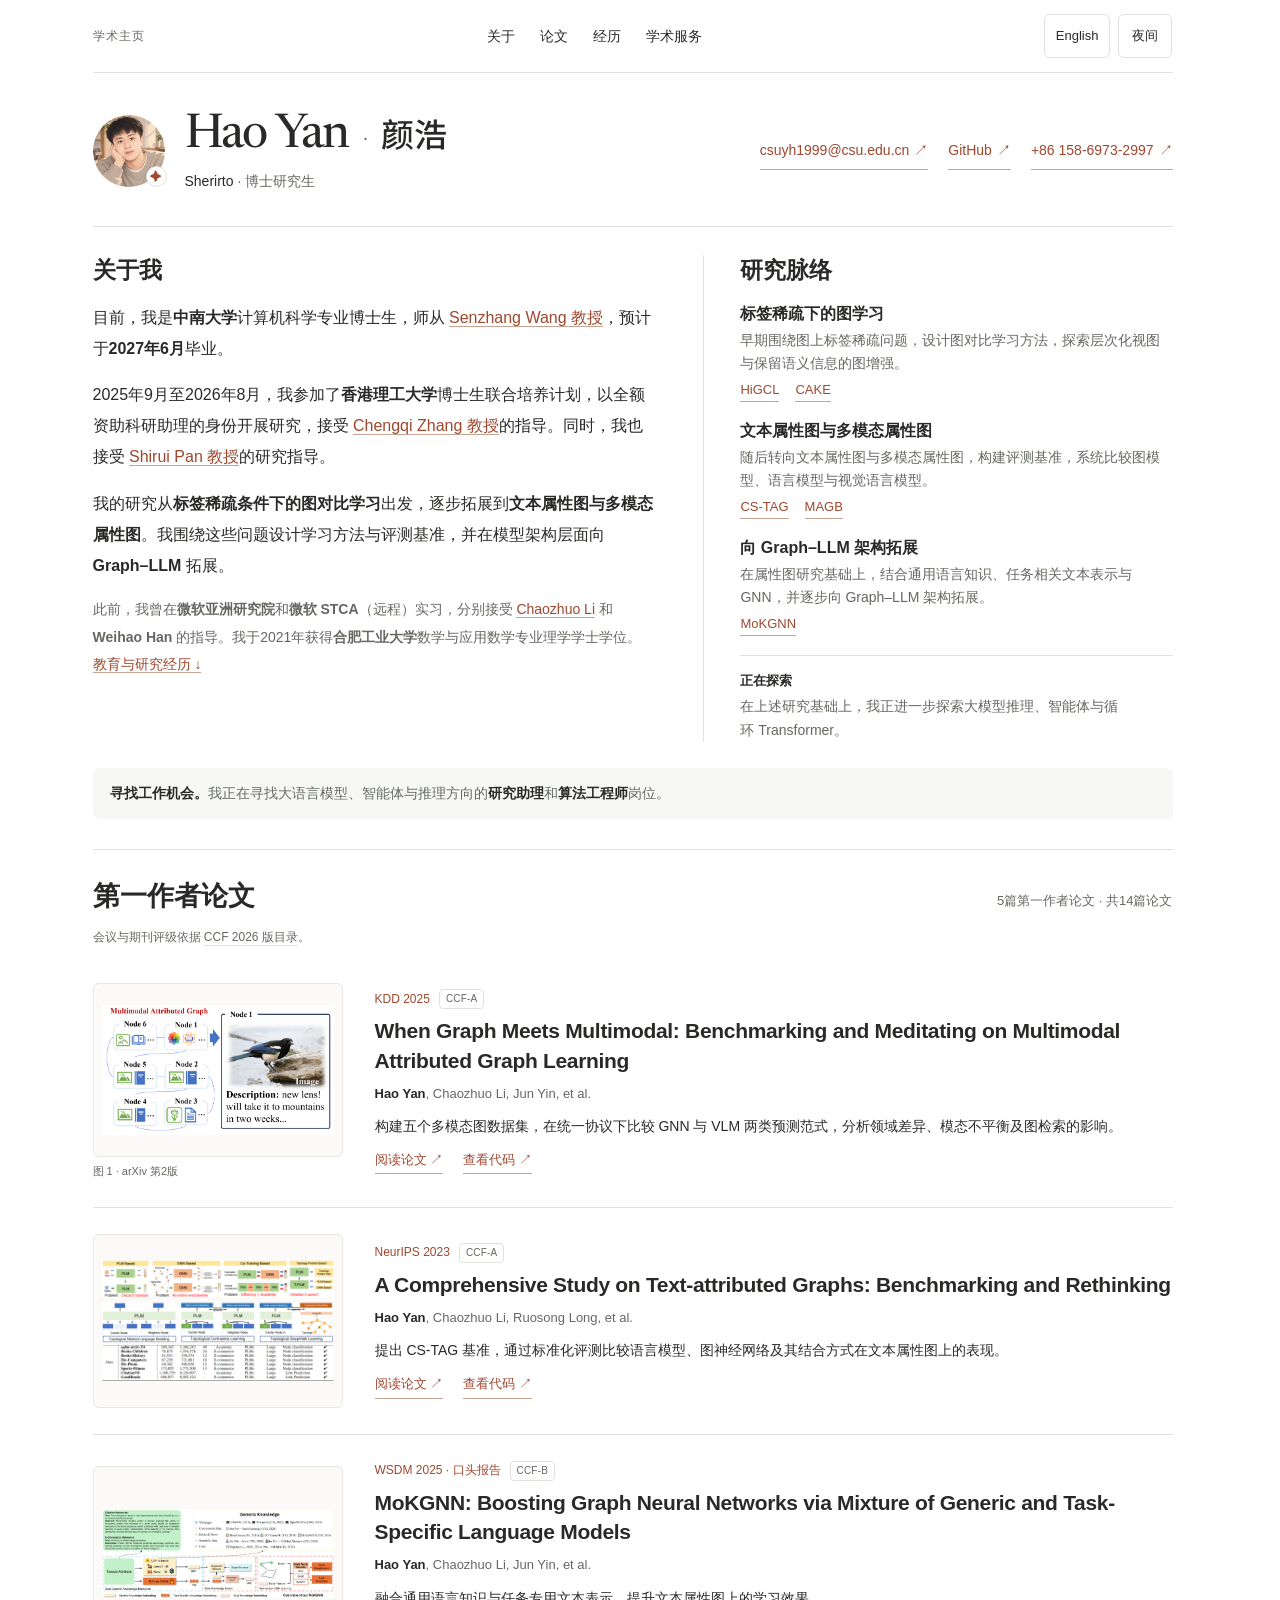
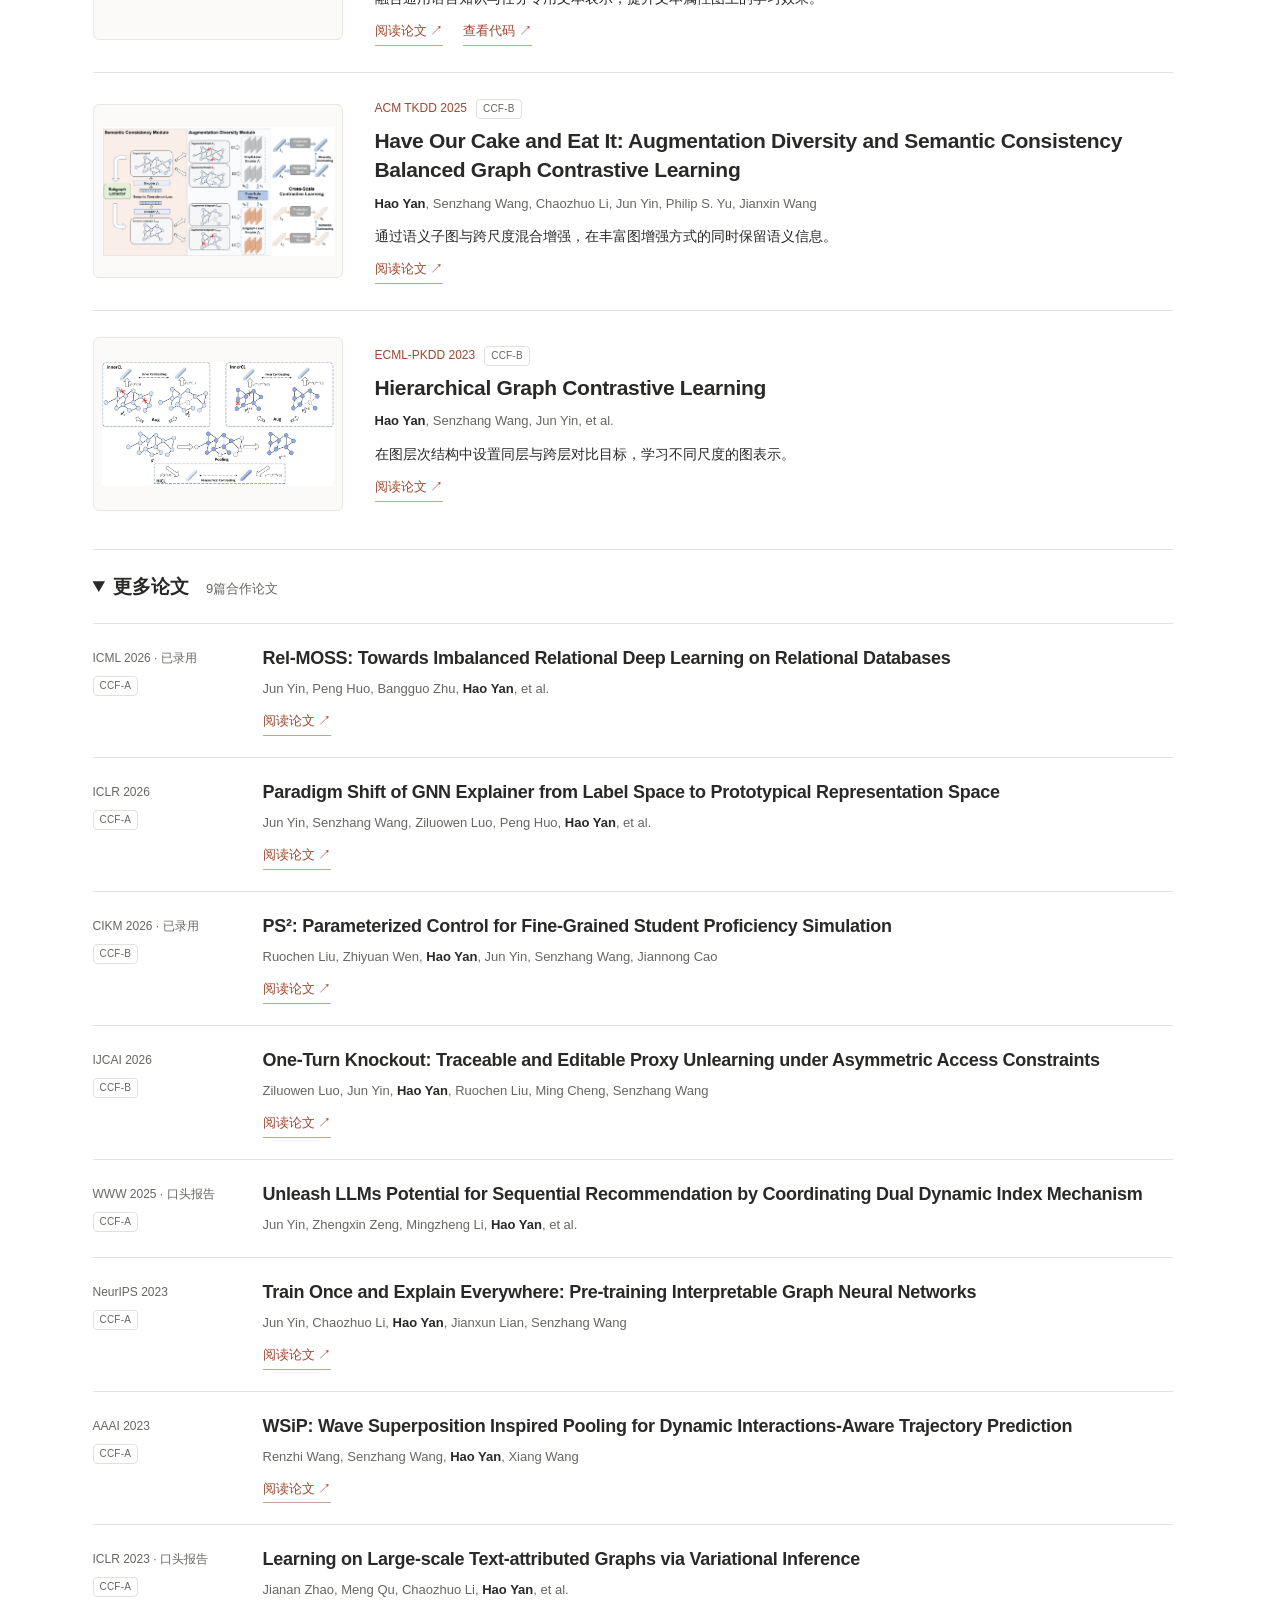
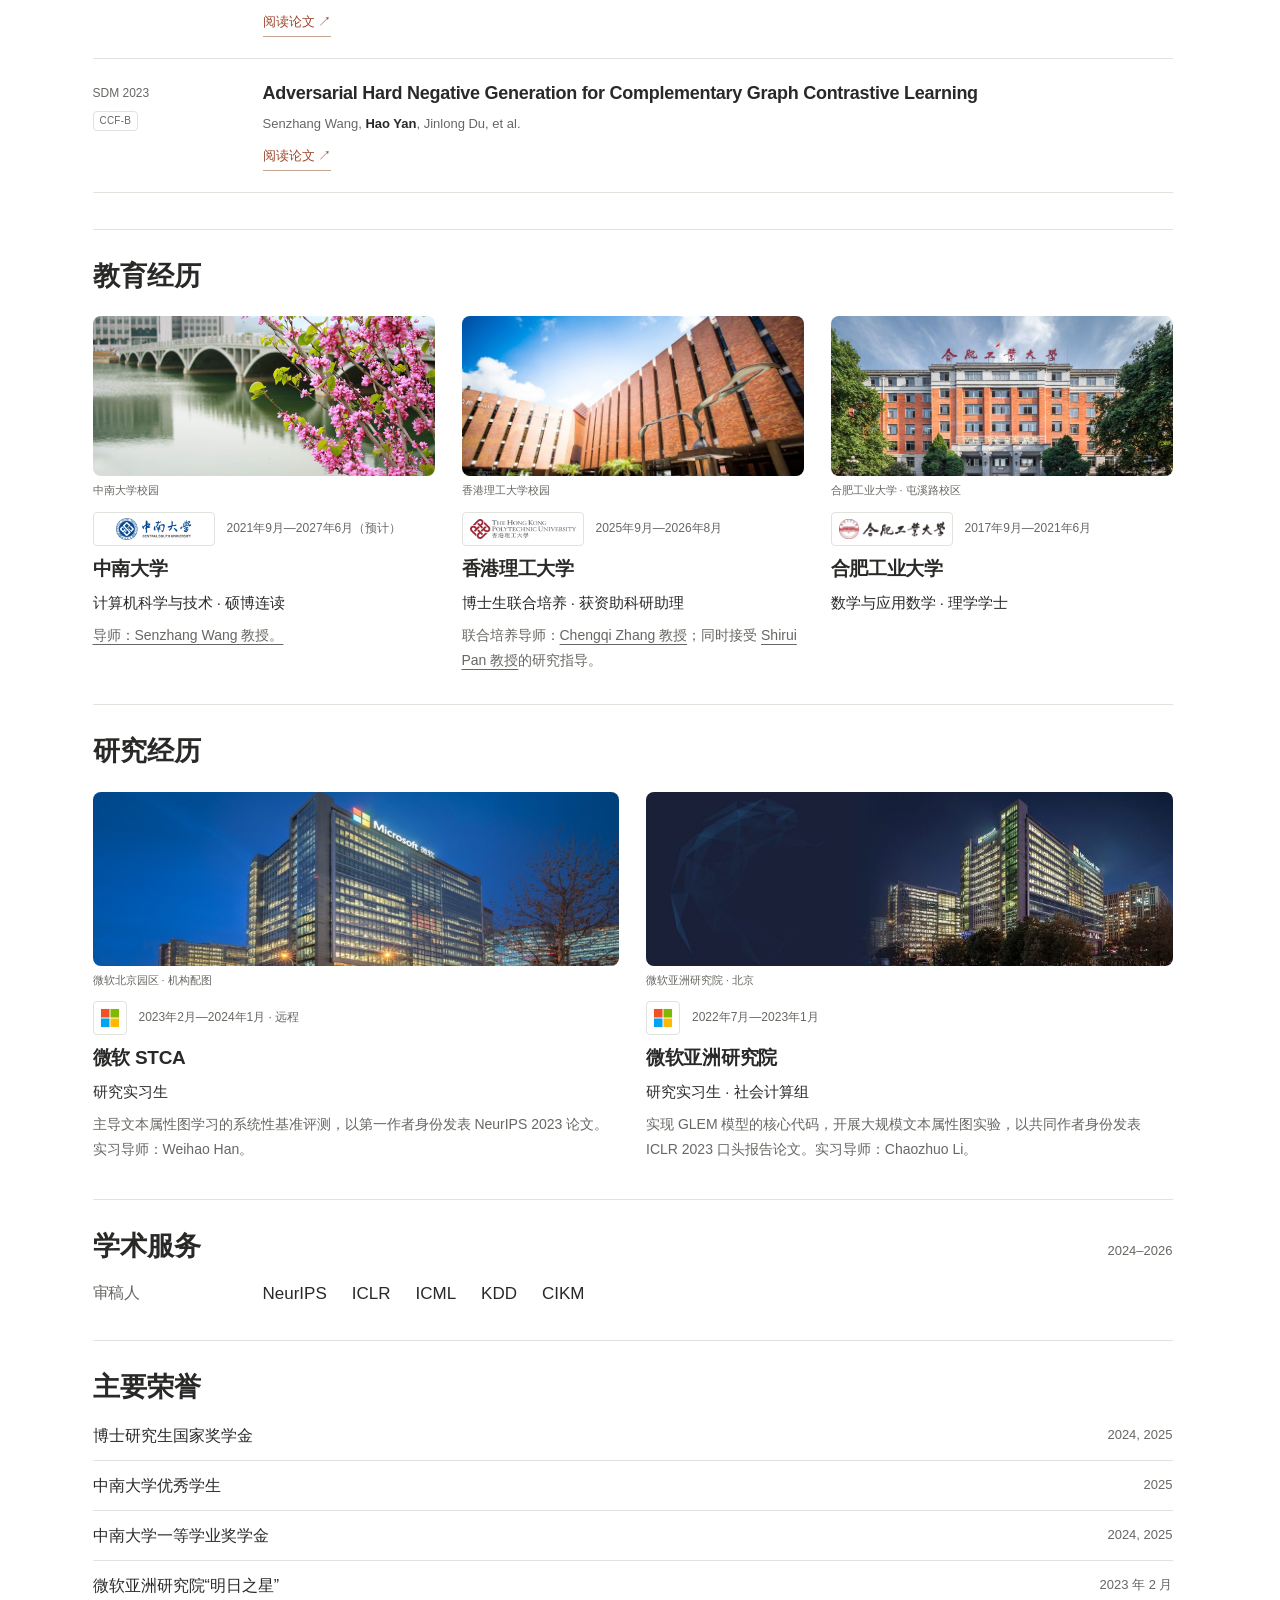
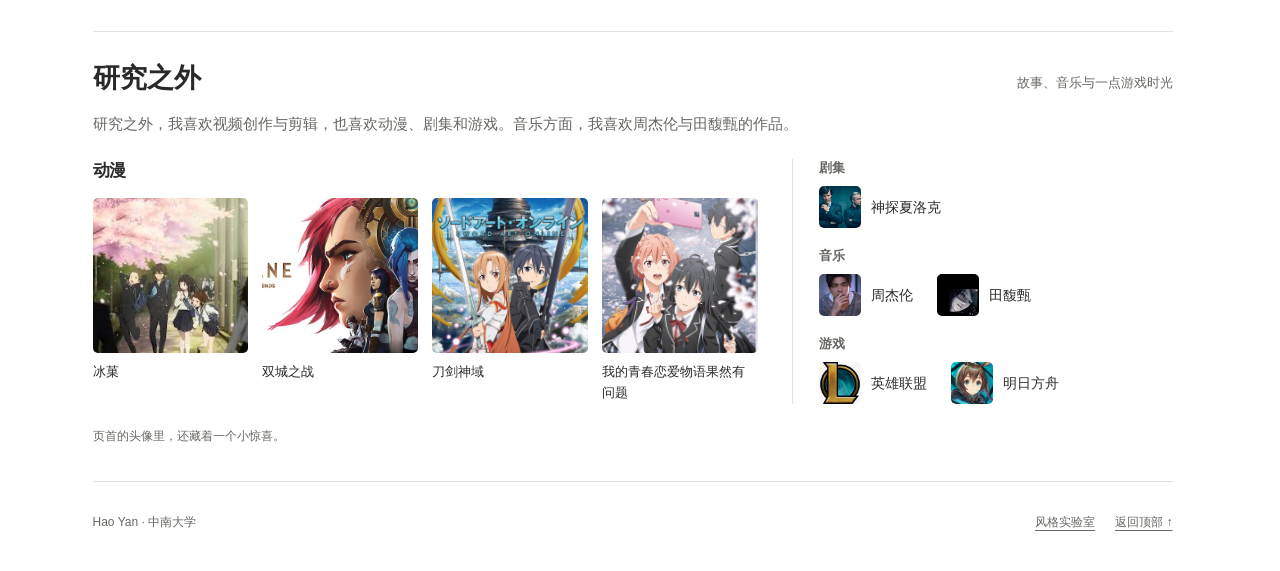
==== commit 8fef198a: "Clarify research trajectory from sparse labels to Graph-LLM" ====
--- a/zh/index.html
+++ b/zh/index.html
@@ -30,16 +30,16 @@
       <div class="hero-bio">
         <p>目前，我是<strong>中南大学</strong>计算机科学专业博士生，师从 <a href="https://senzhangwangcsu.github.io/index.html">Senzhang Wang 教授</a>，预计于<strong>2027年6月</strong>毕业。</p>
         <p>2025年9月至2026年8月，我参加了<strong>香港理工大学</strong>博士生联合培养计划，以全额资助科研助理的身份开展研究，接受 <a href="https://chengqi-zhang.github.io/">Chengqi Zhang 教授</a>的指导。同时，我也接受 <a href="https://shiruipan.github.io/">Shirui Pan 教授</a>的研究指导。</p>
-        <p>我的研究围绕<strong>图结构、语言与多模态信息</strong>展开，通过构建评测基准和设计表示学习方法，探索不同信息来源如何相互补充。</p>
+        <p>我的研究从<strong>标签稀疏条件下的图对比学习</strong>出发，逐步拓展到<strong>文本属性图与多模态属性图</strong>。我围绕这些问题设计学习方法与评测基准，并在模型架构层面向 <strong>Graph–LLM</strong> 拓展。</p>
         <p class="bio-background">此前，我曾在<strong>微软亚洲研究院</strong>和<strong>微软 STCA</strong>（远程）实习，分别接受 <a href="https://whatsname1991.github.io/">Chaozhuo Li</a> 和 <strong>Weihao Han</strong> 的指导。我于2021年获得<strong>合肥工业大学</strong>数学与应用数学专业理学学士学位。 <a href="#background">教育与研究经历 ↓</a></p>
       </div>
     </div>
     <aside class="research-overview" aria-labelledby="focus-title">
-      <h2 id="focus-title">研究主线</h2>
+      <h2 id="focus-title">研究脉络</h2>
       <div class="focus-list">
-        <div class="focus-item"><h3>图与语言模型</h3><p>语言模型与图结构如何相互补充？</p><div class="focus-links"><a href="#tag">CS-TAG</a><a href="#mokgnn">MoKGNN</a></div></div>
-        <div class="focus-item"><h3>多模态图学习</h3><p>如何融合文本、图像与图结构，并系统评测其作用？</p><div class="focus-links"><a href="#magb">MAGB</a></div></div>
-        <div class="focus-item"><h3>图表示学习</h3><p>如何在保留语义的同时，学习不同尺度的图结构？</p><div class="focus-links"><a href="#higcl">HiGCL</a><a href="#cake">CAKE</a></div></div>
+        <div class="focus-item"><h3>标签稀疏下的图学习</h3><p>早期围绕图上标签稀疏问题，设计图对比学习方法，探索层次化视图与保留语义信息的图增强。</p><div class="focus-links"><a href="#higcl">HiGCL</a><a href="#cake">CAKE</a></div></div>
+        <div class="focus-item"><h3>文本属性图与多模态属性图</h3><p>随后转向文本属性图与多模态属性图，构建评测基准，系统比较图模型、语言模型与视觉语言模型。</p><div class="focus-links"><a href="#tag">CS-TAG</a><a href="#magb">MAGB</a></div></div>
+        <div class="focus-item"><h3>向 Graph–LLM 架构拓展</h3><p>在属性图研究基础上，结合通用语言知识、任务相关文本表示与 GNN，并逐步向 Graph–LLM 架构拓展。</p><div class="focus-links"><a href="#mokgnn">MoKGNN</a></div></div>
       </div>
       <p class="research-direction"><strong>正在探索</strong>在上述研究基础上，我正进一步探索大模型推理、智能体与循环 Transformer。</p>
     </aside>
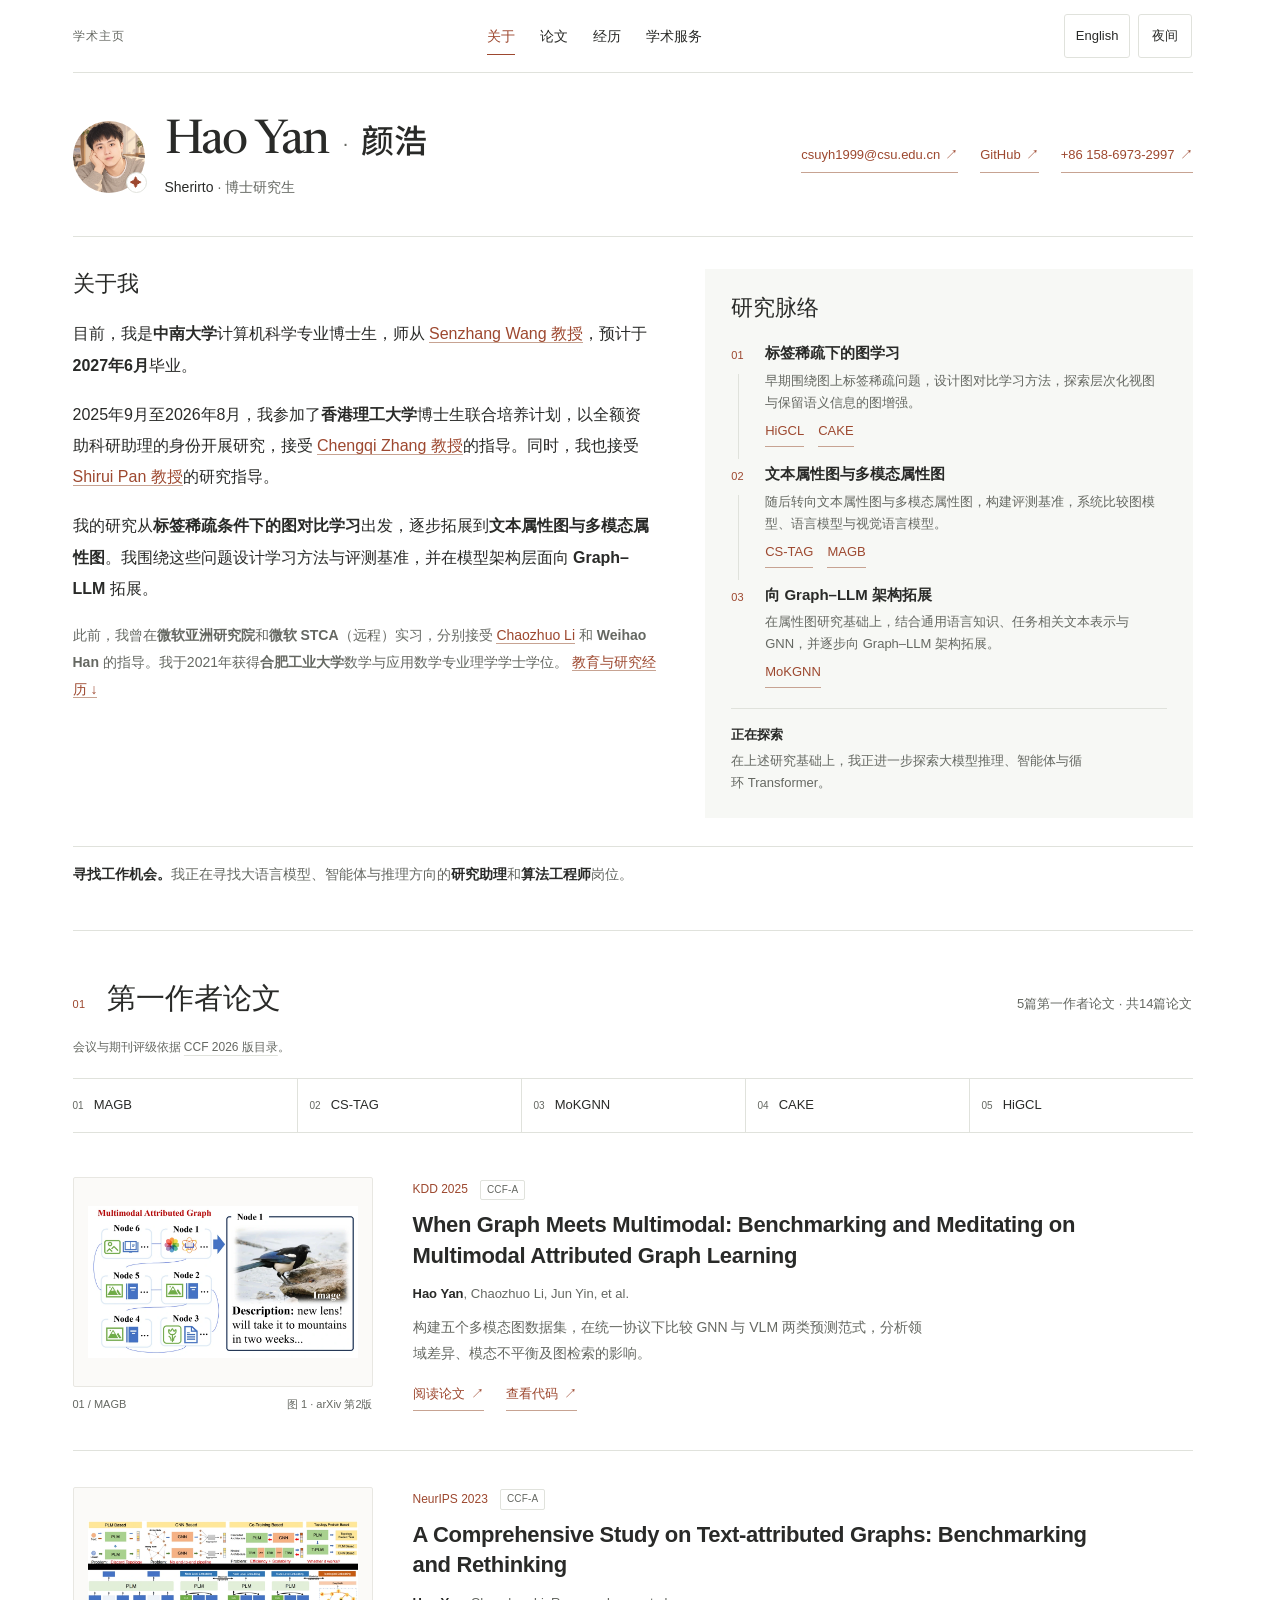
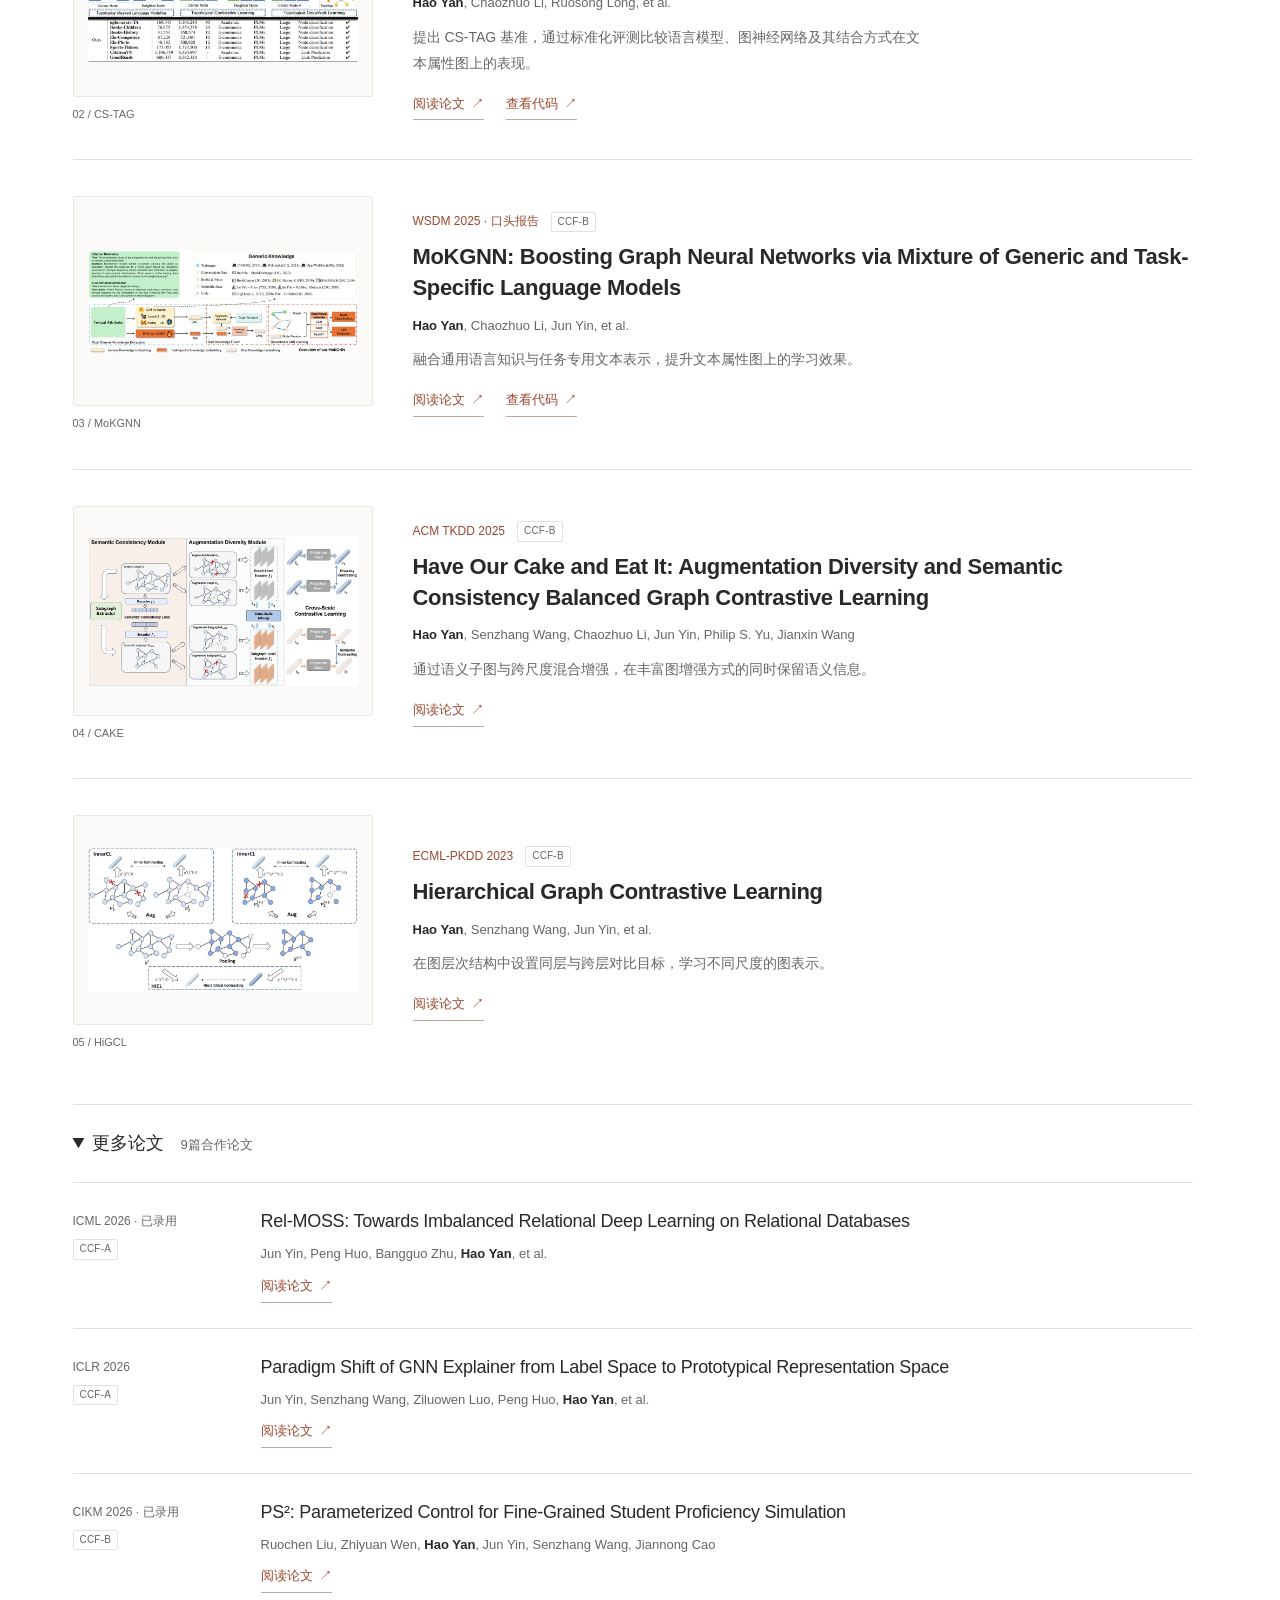
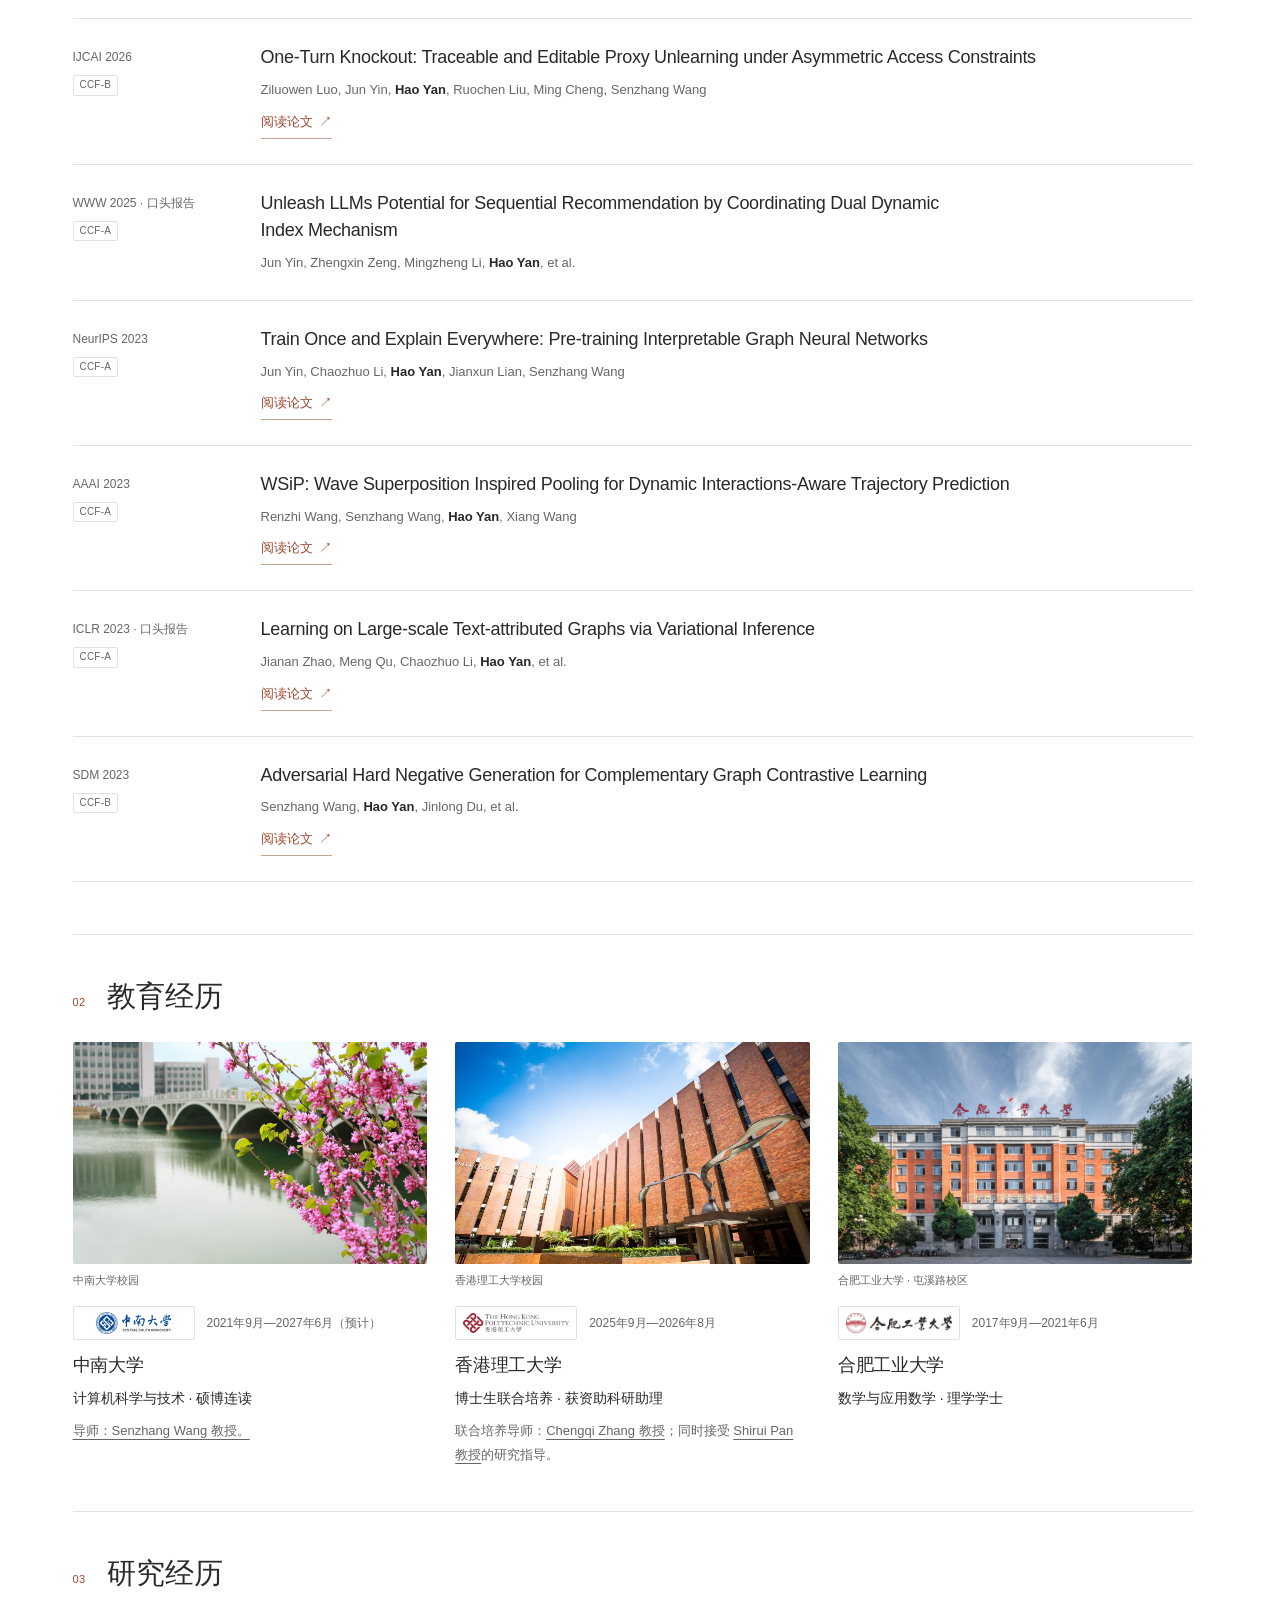
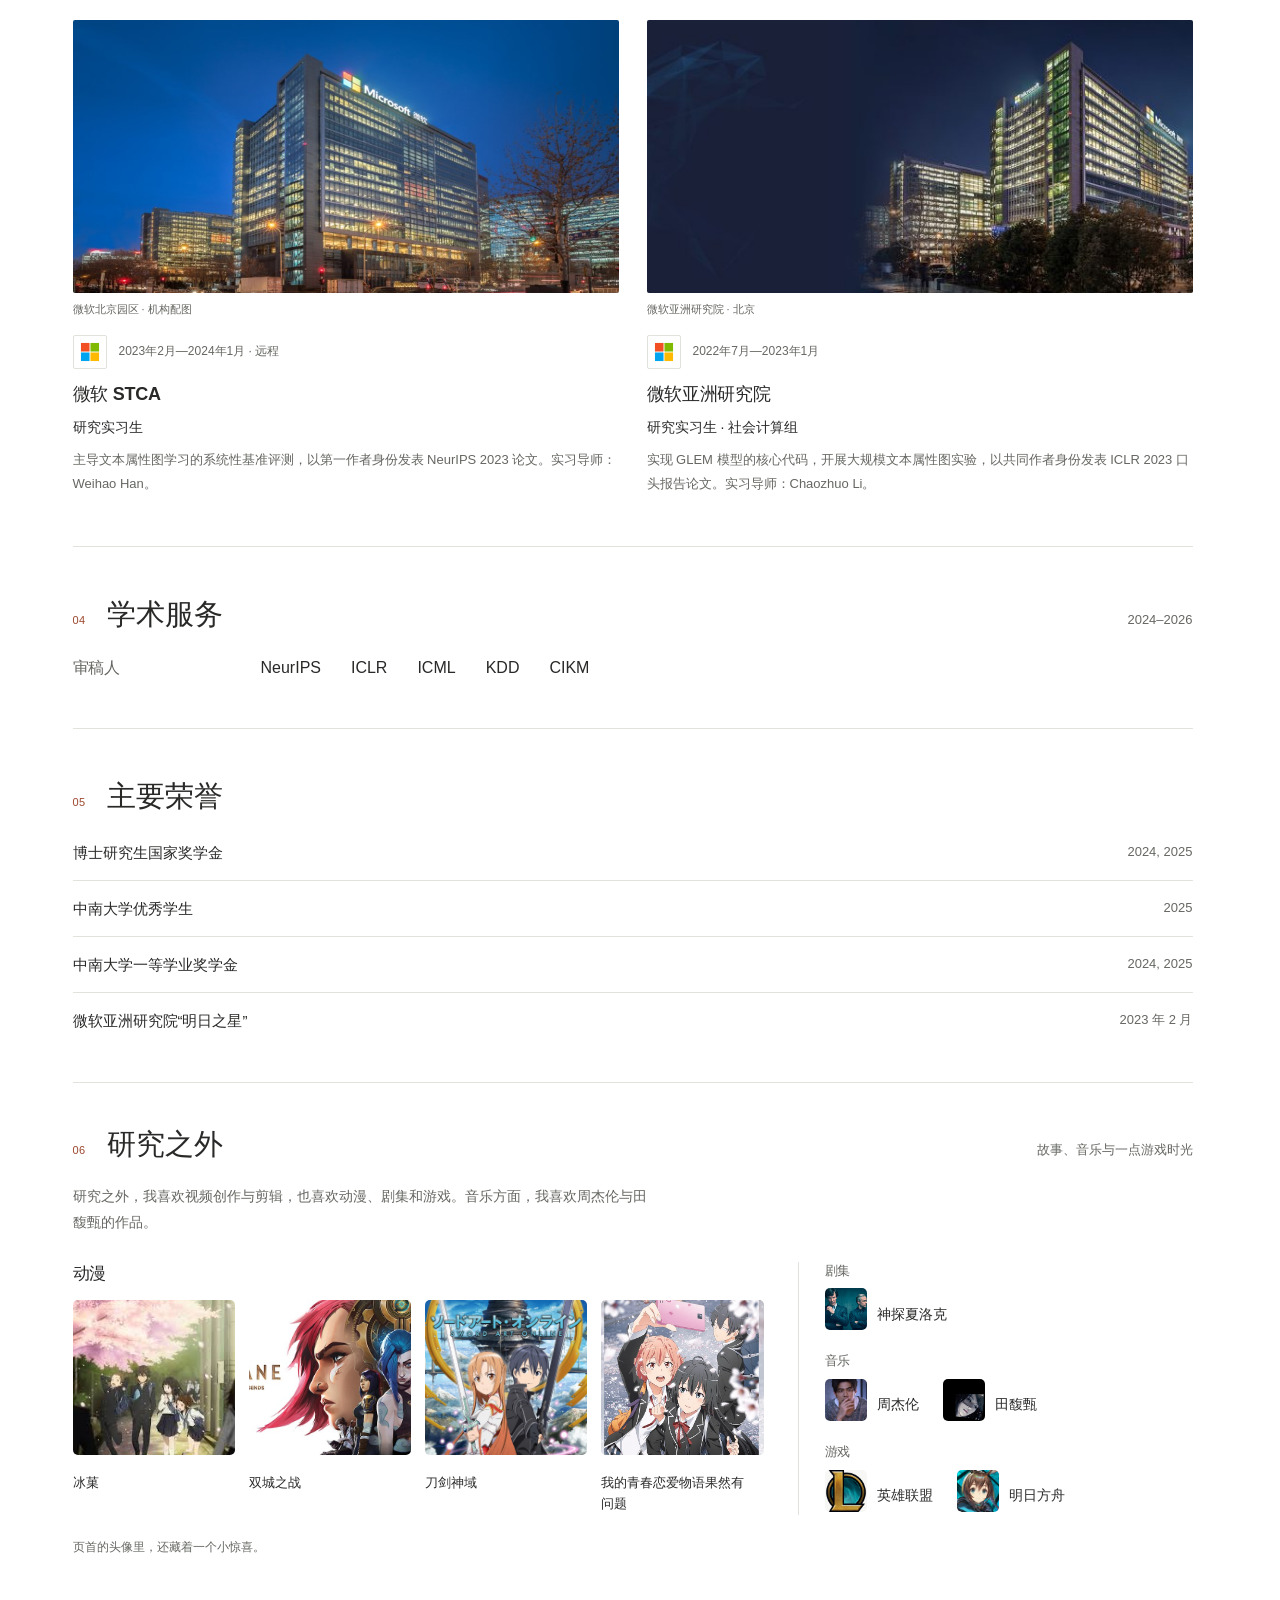
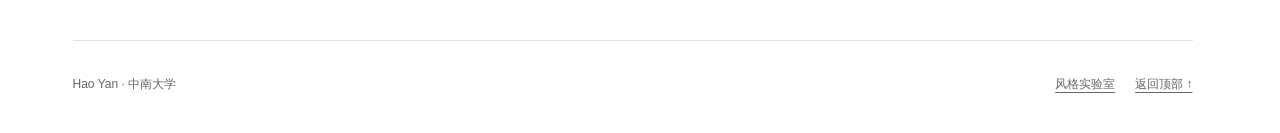
==== commit 51cc6e46: "Refine academic homepage typography and reading experience" ====
--- a/zh/index.html
+++ b/zh/index.html
@@ -1,6 +1,6 @@
 <!doctype html>
 
-<html lang="zh-CN"><head><meta charset="utf-8"><meta name="viewport" content="width=device-width,initial-scale=1"><meta name="description" content="颜浩（Hao Yan / Sherirto），中南大学博士生，研究图与语言模型、多模态学习，正拓展至大模型推理、智能体和循环 Transformer，寻找研究助理与算法工程师岗位。"><title>颜浩 Hao Yan · Sherirto · 学术主页</title><script src="../js/homepage-preferences.js"></script><link rel="stylesheet" href="../css/homepage.css"><link rel="stylesheet" href="../css/homepage-corner.css"><script src="../js/homepage-corner.js" defer></script>
+<html lang="zh-CN"><head><meta charset="utf-8"><meta name="viewport" content="width=device-width,initial-scale=1"><meta name="description" content="颜浩（Hao Yan / Sherirto），中南大学博士生，研究图与语言模型、多模态学习，正拓展至大模型推理、智能体和循环 Transformer，寻找研究助理与算法工程师岗位。"><title>颜浩 Hao Yan · Sherirto · 学术主页</title><script src="../js/homepage-preferences.js"></script><link rel="stylesheet" href="../css/homepage.css"><link rel="stylesheet" href="../css/homepage-editorial.css"><script src="../js/homepage-editorial.js" defer></script><link rel="stylesheet" href="../css/homepage-corner.css"><script src="../js/homepage-corner.js" defer></script>
 <link rel="canonical" href="https://sktsherlock.github.io/zh/">
 <link rel="alternate" hreflang="en" href="https://sktsherlock.github.io/">
 <link rel="alternate" hreflang="zh-CN" href="https://sktsherlock.github.io/zh/">
@@ -13,7 +13,7 @@
 <meta property="og:description" content="中南大学博士生，预计2027年6月毕业。研究图与语言模型、多模态学习，关注大模型推理、智能体及循环 Transformer，寻找研究助理与算法工程师岗位。">
 <meta property="og:image" content="https://sktsherlock.github.io/images/homepage/hao-avatar.webp">
 <meta name="twitter:card" content="summary">
-</head><body><a class="skip" href="#main">跳至正文</a><div class="page"><header class="masthead"><span class="masthead-label">学术主页</span><nav aria-label="主导航"><a href="#about">关于</a><a href="#research">论文</a><a href="#background">经历</a><a href="#service">学术服务</a></nav><div class="display-controls" aria-label="显示偏好"><a id="language-toggle" class="display-control" href="/" hreflang="en" lang="en" aria-label="View homepage in English">English</a><button id="theme-toggle" class="display-control" type="button" hidden><span data-theme-label>夜间</span></button></div></header><main id="main"><section class="hero" aria-labelledby="name">
+</head><body><a class="skip" href="#main">跳至正文</a><div class="page"><header class="masthead"><span class="masthead-label">学术主页</span><nav aria-label="主导航"><a href="#about">关于</a><a href="#research">论文</a><a href="#background">经历</a><a href="#service">学术服务</a></nav><div class="display-controls" aria-label="显示偏好"><a id="language-toggle" class="display-control" href="/" hreflang="en" lang="en" aria-label="View homepage in English">English</a><button id="theme-toggle" class="display-control" type="button" hidden><span data-theme-label>夜间</span></button></div><span class="reading-progress" aria-hidden="true"></span></header><main id="main"><section class="hero" aria-labelledby="name">
   <div class="identity-row">
     <div class="identity">
       <a id="personal-corner-trigger" class="avatar-link" href="#life" aria-label="探索 Sherirto 的个人兴趣" title="一个小惊喜"><img class="avatar" src="../images/homepage/hao-avatar.webp" alt="颜浩的插画头像" width="66" height="66"></a>
@@ -37,35 +37,36 @@
     <aside class="research-overview" aria-labelledby="focus-title">
       <h2 id="focus-title">研究脉络</h2>
       <div class="focus-list">
-        <div class="focus-item"><h3>标签稀疏下的图学习</h3><p>早期围绕图上标签稀疏问题，设计图对比学习方法，探索层次化视图与保留语义信息的图增强。</p><div class="focus-links"><a href="#higcl">HiGCL</a><a href="#cake">CAKE</a></div></div>
-        <div class="focus-item"><h3>文本属性图与多模态属性图</h3><p>随后转向文本属性图与多模态属性图，构建评测基准，系统比较图模型、语言模型与视觉语言模型。</p><div class="focus-links"><a href="#tag">CS-TAG</a><a href="#magb">MAGB</a></div></div>
-        <div class="focus-item"><h3>向 Graph–LLM 架构拓展</h3><p>在属性图研究基础上，结合通用语言知识、任务相关文本表示与 GNN，并逐步向 Graph–LLM 架构拓展。</p><div class="focus-links"><a href="#mokgnn">MoKGNN</a></div></div>
+        <div class="focus-item"><span class="focus-step" aria-hidden="true">01</span><h3>标签稀疏下的图学习</h3><p>早期围绕图上标签稀疏问题，设计图对比学习方法，探索层次化视图与保留语义信息的图增强。</p><div class="focus-links"><a href="#higcl">HiGCL</a><a href="#cake">CAKE</a></div></div>
+        <div class="focus-item"><span class="focus-step" aria-hidden="true">02</span><h3>文本属性图与多模态属性图</h3><p>随后转向文本属性图与多模态属性图，构建评测基准，系统比较图模型、语言模型与视觉语言模型。</p><div class="focus-links"><a href="#tag">CS-TAG</a><a href="#magb">MAGB</a></div></div>
+        <div class="focus-item"><span class="focus-step" aria-hidden="true">03</span><h3>向 Graph–LLM 架构拓展</h3><p>在属性图研究基础上，结合通用语言知识、任务相关文本表示与 GNN，并逐步向 Graph–LLM 架构拓展。</p><div class="focus-links"><a href="#mokgnn">MoKGNN</a></div></div>
       </div>
       <p class="research-direction"><strong>正在探索</strong>在上述研究基础上，我正进一步探索大模型推理、智能体与循环 Transformer。</p>
     </aside>
   </div>
   <p class="availability"><strong>寻找工作机会。</strong>我正在寻找大语言模型、智能体与推理方向的<strong>研究助理</strong>和<strong>算法工程师</strong>岗位。</p>
 </section><section id="research" aria-labelledby="research-title"><span id="projects" class="legacy-anchor" aria-hidden="true"></span><span id="-news" class="legacy-anchor" aria-hidden="true"></span><span id="-publication" class="legacy-anchor" aria-hidden="true"></span>
-<div class="section-heading"><h2 id="research-title">第一作者论文</h2><p>5篇第一作者论文 · 共14篇论文</p></div>
+<div class="section-heading"><h2 id="research-title"><span class="chapter-index" aria-hidden="true">01</span><span>第一作者论文</span></h2><p>5篇第一作者论文 · 共14篇论文</p></div>
 <p class="publication-note">会议与期刊评级依据 <a href="https://www.ccf.org.cn/Academic_Evaluation/By_category/">CCF 2026 版目录</a>。</p>
+<nav class="paper-index" aria-label="跳转到一作论文"><a href="#magb"><span aria-hidden="true">01</span>MAGB</a><a href="#tag"><span aria-hidden="true">02</span>CS-TAG</a><a href="#mokgnn"><span aria-hidden="true">03</span>MoKGNN</a><a href="#cake"><span aria-hidden="true">04</span>CAKE</a><a href="#higcl"><span aria-hidden="true">05</span>HiGCL</a></nav>
 <article class="paper paper-0" id="magb">
-  <figure><a href="../images/homepage/magb-data-example-arxiv-v2.png" aria-label="查看完整论文配图：When Graph Meets Multimodal: Benchmarking and Meditating on Multimodal Attributed Graph Learning"><img src="../images/homepage/magb-data-example-arxiv-v2.png" alt="由六个节点组成的多模态属性图，以及一个节点对应的鸟类照片和文本描述。" loading="lazy"></a><figcaption>图 1 · arXiv 第2版</figcaption></figure>
+  <figure><a href="../images/homepage/magb-data-example-arxiv-v2.png" data-figure-view data-figure-label="MAGB · KDD 2025" aria-label="查看完整论文配图：When Graph Meets Multimodal: Benchmarking and Meditating on Multimodal Attributed Graph Learning"><img src="../images/homepage/previews/magb.webp" alt="由六个节点组成的多模态属性图，以及一个节点对应的鸟类照片和文本描述。" loading="lazy" decoding="async"><span class="figure-hint" aria-hidden="true">查看配图 ↗</span></a><figcaption><span class="figure-index">01 / MAGB</span><span>图 1 · arXiv 第2版</span></figcaption></figure>
   <div class="paper-copy"><p class="eyebrow venue"><span>KDD 2025</span><span class="ccf-badge">CCF-A</span></p><h3><a class="paper-title-link" href="https://doi.org/10.1145/3711896.3737404">When Graph Meets Multimodal: Benchmarking and Meditating on Multimodal Attributed Graph Learning</a></h3><p class="authors"><strong>Hao Yan</strong>, Chaozhuo Li, Jun Yin, et al.</p><p class="paper-summary">构建五个多模态图数据集，在统一协议下比较 GNN 与 VLM 两类预测范式，分析领域差异、模态不平衡及图检索的影响。</p><div class="paper-links"><a class="text-link" href="https://doi.org/10.1145/3711896.3737404">阅读论文 <span aria-hidden="true">↗</span></a><a class="text-link" href="https://github.com/sktsherlock/MAGB">查看代码 <span aria-hidden="true">↗</span></a></div></div>
 </article>
 <article class="paper paper-1" id="tag">
-  <figure><a href="../images/CSTAG.png" aria-label="查看完整论文配图：A Comprehensive Study on Text-attributed Graphs: Benchmarking and Rethinking"><img src="../images/CSTAG.png" alt="面向文本属性图学习，系统评测语言模型与图模型。" loading="lazy"></a></figure>
+  <figure><a href="../images/CSTAG.png" data-figure-view data-figure-label="CS-TAG · NeurIPS 2023" aria-label="查看完整论文配图：A Comprehensive Study on Text-attributed Graphs: Benchmarking and Rethinking"><img src="../images/homepage/previews/tag.webp" alt="面向文本属性图学习，系统评测语言模型与图模型。" loading="lazy" decoding="async"><span class="figure-hint" aria-hidden="true">查看配图 ↗</span></a><figcaption><span class="figure-index">02 / CS-TAG</span></figcaption></figure>
   <div class="paper-copy"><p class="eyebrow venue"><span>NeurIPS 2023</span><span class="ccf-badge">CCF-A</span></p><h3><a class="paper-title-link" href="https://papers.neurips.cc/paper_files/paper/2023/file/37d00f567a18b478065f1a91b95622a0-Paper-Datasets_and_Benchmarks.pdf">A Comprehensive Study on Text-attributed Graphs: Benchmarking and Rethinking</a></h3><p class="authors"><strong>Hao Yan</strong>, Chaozhuo Li, Ruosong Long, et al.</p><p class="paper-summary">提出 CS-TAG 基准，通过标准化评测比较语言模型、图神经网络及其结合方式在文本属性图上的表现。</p><div class="paper-links"><a class="text-link" href="https://papers.neurips.cc/paper_files/paper/2023/file/37d00f567a18b478065f1a91b95622a0-Paper-Datasets_and_Benchmarks.pdf">阅读论文 <span aria-hidden="true">↗</span></a><a class="text-link" href="https://github.com/sktsherlock/TAG-Benchmark">查看代码 <span aria-hidden="true">↗</span></a></div></div>
 </article>
 <article class="paper paper-2" id="mokgnn">
-  <figure><a href="../images/MokGNN.jpg" aria-label="查看完整论文配图：MoKGNN: Boosting Graph Neural Networks via Mixture of Generic and Task-Specific Language Models"><img src="../images/MokGNN.jpg" alt="将通用语言模型、任务专用语言模型与图表示学习相结合。" loading="lazy"></a></figure>
+  <figure><a href="../images/MokGNN.jpg" data-figure-view data-figure-label="MoKGNN · WSDM 2025 · Oral" aria-label="查看完整论文配图：MoKGNN: Boosting Graph Neural Networks via Mixture of Generic and Task-Specific Language Models"><img src="../images/homepage/previews/mokgnn.webp" alt="将通用语言模型、任务专用语言模型与图表示学习相结合。" loading="lazy" decoding="async"><span class="figure-hint" aria-hidden="true">查看配图 ↗</span></a><figcaption><span class="figure-index">03 / MoKGNN</span></figcaption></figure>
   <div class="paper-copy"><p class="eyebrow venue"><span>WSDM 2025 · 口头报告</span><span class="ccf-badge">CCF-B</span></p><h3><a class="paper-title-link" href="https://doi.org/10.1145/3701551.3703571">MoKGNN: Boosting Graph Neural Networks via Mixture of Generic and Task-Specific Language Models</a></h3><p class="authors"><strong>Hao Yan</strong>, Chaozhuo Li, Jun Yin, et al.</p><p class="paper-summary">融合通用语言知识与任务专用文本表示，提升文本属性图上的学习效果。</p><div class="paper-links"><a class="text-link" href="https://doi.org/10.1145/3701551.3703571">阅读论文 <span aria-hidden="true">↗</span></a><a class="text-link" href="https://github.com/sktsherlock/MoKGNN">查看代码 <span aria-hidden="true">↗</span></a></div></div>
 </article>
 <article class="paper paper-3" id="cake">
-  <figure><a href="../images/TKDD.jpg" aria-label="查看完整论文配图：Have Our Cake and Eat It: Augmentation Diversity and Semantic Consistency Balanced Graph Contrastive Learning"><img src="../images/TKDD.jpg" alt="通过跨尺度图对比学习，兼顾语义一致性与增强多样性。" loading="lazy"></a></figure>
+  <figure><a href="../images/TKDD.jpg" data-figure-view data-figure-label="CAKE · ACM TKDD 2025" aria-label="查看完整论文配图：Have Our Cake and Eat It: Augmentation Diversity and Semantic Consistency Balanced Graph Contrastive Learning"><img src="../images/homepage/previews/cake.webp" alt="通过跨尺度图对比学习，兼顾语义一致性与增强多样性。" loading="lazy" decoding="async"><span class="figure-hint" aria-hidden="true">查看配图 ↗</span></a><figcaption><span class="figure-index">04 / CAKE</span></figcaption></figure>
   <div class="paper-copy"><p class="eyebrow venue"><span>ACM TKDD 2025</span><span class="ccf-badge">CCF-B</span></p><h3><a class="paper-title-link" href="https://doi.org/10.1145/3728646">Have Our Cake and Eat It: Augmentation Diversity and Semantic Consistency Balanced Graph Contrastive Learning</a></h3><p class="authors"><strong>Hao Yan</strong>, Senzhang Wang, Chaozhuo Li, Jun Yin, Philip S. Yu, Jianxin Wang</p><p class="paper-summary">通过语义子图与跨尺度混合增强，在丰富图增强方式的同时保留语义信息。</p><div class="paper-links"><a class="text-link" href="https://doi.org/10.1145/3728646">阅读论文 <span aria-hidden="true">↗</span></a></div></div>
 </article>
 <article class="paper paper-4" id="higcl">
-  <figure><a href="../images/HIGCL.jpg" aria-label="查看完整论文配图：Hierarchical Graph Contrastive Learning"><img src="../images/HIGCL.jpg" alt="在池化形成的图层次结构上，开展同层与跨层对比学习。" loading="lazy"></a></figure>
+  <figure><a href="../images/HIGCL.jpg" data-figure-view data-figure-label="HiGCL · ECML-PKDD 2023" aria-label="查看完整论文配图：Hierarchical Graph Contrastive Learning"><img src="../images/homepage/previews/higcl.webp" alt="在池化形成的图层次结构上，开展同层与跨层对比学习。" loading="lazy" decoding="async"><span class="figure-hint" aria-hidden="true">查看配图 ↗</span></a><figcaption><span class="figure-index">05 / HiGCL</span></figcaption></figure>
   <div class="paper-copy"><p class="eyebrow venue"><span>ECML-PKDD 2023</span><span class="ccf-badge">CCF-B</span></p><h3><a class="paper-title-link" href="https://link.springer.com/chapter/10.1007/978-3-031-43415-0_41">Hierarchical Graph Contrastive Learning</a></h3><p class="authors"><strong>Hao Yan</strong>, Senzhang Wang, Jun Yin, et al.</p><p class="paper-summary">在图层次结构中设置同层与跨层对比目标，学习不同尺度的图表示。</p><div class="paper-links"><a class="text-link" href="https://link.springer.com/chapter/10.1007/978-3-031-43415-0_41">阅读论文 <span aria-hidden="true">↗</span></a></div></div>
 </article>
 <details class="publication-record" open><summary>更多论文 <span>9篇合作论文</span></summary><article class="archive-paper" id="relmoss"><p class="archive-venue"><span>ICML 2026 · 已录用</span><span class="ccf-badge">CCF-A</span></p><div><h3><a class="paper-title-link" href="https://arxiv.org/abs/2603.07916">Rel-MOSS: Towards Imbalanced Relational Deep Learning on Relational Databases</a></h3><p class="authors">Jun Yin, Peng Huo, Bangguo Zhu, <strong>Hao Yan</strong>, et al.</p><div class="paper-links"><a class="text-link" href="https://arxiv.org/abs/2603.07916">阅读论文 <span aria-hidden="true">↗</span></a></div></div></article>
@@ -77,7 +78,7 @@
 <article class="archive-paper" id="wsip"><p class="archive-venue"><span>AAAI 2023</span><span class="ccf-badge">CCF-A</span></p><div><h3><a class="paper-title-link" href="https://doi.org/10.1609/aaai.v37i4.25592">WSiP: Wave Superposition Inspired Pooling for Dynamic Interactions-Aware Trajectory Prediction</a></h3><p class="authors">Renzhi Wang, Senzhang Wang, <strong>Hao Yan</strong>, Xiang Wang</p><div class="paper-links"><a class="text-link" href="https://doi.org/10.1609/aaai.v37i4.25592">阅读论文 <span aria-hidden="true">↗</span></a></div></div></article>
 <article class="archive-paper" id="glem"><p class="archive-venue"><span>ICLR 2023 · 口头报告</span><span class="ccf-badge">CCF-A</span></p><div><h3><a class="paper-title-link" href="https://arxiv.org/abs/2210.14709">Learning on Large-scale Text-attributed Graphs via Variational Inference</a></h3><p class="authors">Jianan Zhao, Meng Qu, Chaozhuo Li, <strong>Hao Yan</strong>, et al.</p><div class="paper-links"><a class="text-link" href="https://arxiv.org/abs/2210.14709">阅读论文 <span aria-hidden="true">↗</span></a></div></div></article>
 <article class="archive-paper" id="adgcl"><p class="archive-venue"><span>SDM 2023</span><span class="ccf-badge">CCF-B</span></p><div><h3><a class="paper-title-link" href="https://epubs.siam.org/doi/10.1137/1.9781611977653.ch19">Adversarial Hard Negative Generation for Complementary Graph Contrastive Learning</a></h3><p class="authors">Senzhang Wang, <strong>Hao Yan</strong>, Jinlong Du, et al.</p><div class="paper-links"><a class="text-link" href="https://epubs.siam.org/doi/10.1137/1.9781611977653.ch19">阅读论文 <span aria-hidden="true">↗</span></a></div></div></article></details>
-</section><section class="history" id="background" aria-label="教育与研究经历"><span id="-experience" class="legacy-anchor" aria-hidden="true"></span><span id="-education" class="legacy-anchor" aria-hidden="true"></span><div class="education-history"><h2>教育经历</h2><div class="history-list education-list"><article class="history-entry">
+</section><section class="history" id="background" aria-label="教育与研究经历"><span id="-experience" class="legacy-anchor" aria-hidden="true"></span><span id="-education" class="legacy-anchor" aria-hidden="true"></span><div class="education-history"><h2><span class="chapter-index" aria-hidden="true">02</span><span>教育经历</span></h2><div class="history-list education-list"><article class="history-entry">
   <figure class="history-visual"><a href="https://jyxybgs.csu.edu.cn/xyfg.htm" aria-label="图片来源：中南大学校园"><img class="place-photo" src="../images/homepage/places/csu-gallery.jpg" alt="中南大学校园中的桥、湖面与开花的树木" width="600" height="400" loading="lazy" decoding="async"></a><figcaption>中南大学校园</figcaption></figure>
   <div class="history-entry-top"><div class="organization-logo-frame"><img class="organization-logo" src="../images/homepage/organizations/csu.png" alt="中南大学标识" loading="lazy"></div><p class="eyebrow">2021年9月—2027年6月（预计）</p></div>
   <h3>中南大学</h3><p class="role">计算机科学与技术 · 硕博连读</p><p class="detail"><a href="https://senzhangwangcsu.github.io/index.html">导师：Senzhang Wang 教授。</a></p>
@@ -91,7 +92,7 @@
   <figure class="history-visual"><a href="https://international.hfut.edu.cn/en/info/1051/1073.htm" aria-label="图片来源：合肥工业大学 · 屯溪路校区"><img class="place-photo" src="../images/homepage/places/hfut-campus.jpg" alt="合肥工业大学屯溪路校区主楼" width="1024" height="682" loading="lazy" decoding="async"></a><figcaption>合肥工业大学 · 屯溪路校区</figcaption></figure>
   <div class="history-entry-top"><div class="organization-logo-frame"><img class="organization-logo" src="../images/homepage/organizations/hfut.png" alt="合肥工业大学标识" loading="lazy"></div><p class="eyebrow">2017年9月—2021年6月</p></div>
   <h3>合肥工业大学</h3><p class="role">数学与应用数学 · 理学学士</p>
-</article></div></div><div class="experience-history"><h2>研究经历</h2><div class="history-list experience-list"><article class="history-entry">
+</article></div></div><div class="experience-history"><h2><span class="chapter-index" aria-hidden="true">03</span><span>研究经历</span></h2><div class="history-list experience-list"><article class="history-entry">
   <figure class="history-visual"><a href="https://careers.microsoft.com/v2/global/en/locations/beijing.html" aria-label="图片来源：微软北京园区 · 机构配图"><img class="place-photo" src="../images/homepage/places/microsoft-beijing.jpg" alt="暮色中的微软北京园区大楼" width="800" height="533" loading="lazy" decoding="async"></a><figcaption>微软北京园区 · 机构配图</figcaption></figure>
   <div class="history-entry-top"><div class="organization-logo-frame organization-logo-frame--company"><img class="organization-logo" src="../images/homepage/organizations/microsoft.svg" alt="微软标识" loading="lazy"></div><p class="eyebrow">2023年2月—2024年1月 · 远程</p></div>
   <h3>微软 STCA</h3><p class="role">研究实习生</p><p class="detail">主导文本属性图学习的系统性基准评测，以第一作者身份发表 NeurIPS 2023 论文。实习导师：Weihao Han。</p>
@@ -100,13 +101,13 @@
   <figure class="history-visual"><a href="https://www.microsoft.com/en-us/research/lab/microsoft-research-asia/" aria-label="图片来源：微软亚洲研究院 · 北京"><img class="place-photo" src="../images/homepage/places/msra-building.jpg" alt="夜间灯光下的微软亚洲研究院大楼" width="768" height="288" loading="lazy" decoding="async"></a><figcaption>微软亚洲研究院 · 北京</figcaption></figure>
   <div class="history-entry-top"><div class="organization-logo-frame organization-logo-frame--company"><img class="organization-logo" src="../images/homepage/organizations/microsoft.svg" alt="微软标识" loading="lazy"></div><p class="eyebrow">2022年7月—2023年1月</p></div>
   <h3>微软亚洲研究院</h3><p class="role">研究实习生 · 社会计算组</p><p class="detail">实现 GLEM 模型的核心代码，开展大规模文本属性图实验，以共同作者身份发表 ICLR 2023 口头报告论文。实习导师：Chaozhuo Li。</p>
-</article></div></div></section><section id="service" class="academic-service" aria-labelledby="service-title"><div class="section-heading"><h2 id="service-title">学术服务</h2><p>2024–2026</p></div><div class="service-body"><h3>审稿人</h3><p class="reviewer-venues"><span>NeurIPS</span><span>ICLR</span><span>ICML</span><span>KDD</span><span>CIKM</span></p></div></section>
-<section id="recognition" class="honors-section" aria-labelledby="honors-title"><span id="-honor-and-award" class="legacy-anchor" aria-hidden="true"></span><div class="section-heading"><h2 id="honors-title">主要荣誉</h2></div><ul><li><span class="honor-name">博士研究生国家奖学金</span><span class="honor-date">2024, 2025</span></li><li><span class="honor-name">中南大学优秀学生</span><span class="honor-date">2025</span></li><li><span class="honor-name">中南大学一等学业奖学金</span><span class="honor-date">2024, 2025</span></li><li><span class="honor-name">微软亚洲研究院“明日之星”</span><span class="honor-date">2023 年 2 月</span></li></ul></section>
+</article></div></div></section><section id="service" class="academic-service" aria-labelledby="service-title"><div class="section-heading"><h2 id="service-title"><span class="chapter-index" aria-hidden="true">04</span><span>学术服务</span></h2><p>2024–2026</p></div><div class="service-body"><h3>审稿人</h3><p class="reviewer-venues"><span>NeurIPS</span><span>ICLR</span><span>ICML</span><span>KDD</span><span>CIKM</span></p></div></section>
+<section id="recognition" class="honors-section" aria-labelledby="honors-title"><span id="-honor-and-award" class="legacy-anchor" aria-hidden="true"></span><div class="section-heading"><h2 id="honors-title"><span class="chapter-index" aria-hidden="true">05</span><span>主要荣誉</span></h2></div><ul><li><span class="honor-name">博士研究生国家奖学金</span><span class="honor-date">2024, 2025</span></li><li><span class="honor-name">中南大学优秀学生</span><span class="honor-date">2025</span></li><li><span class="honor-name">中南大学一等学业奖学金</span><span class="honor-date">2024, 2025</span></li><li><span class="honor-name">微软亚洲研究院“明日之星”</span><span class="honor-date">2023 年 2 月</span></li></ul></section>
 <section id="life" class="personal-section" aria-labelledby="life-title"><span id="-after-research" class="legacy-anchor" aria-hidden="true"></span>
-  <div class="section-heading"><h2 id="life-title">研究之外</h2><p>故事、音乐与一点游戏时光</p></div>
+  <div class="section-heading"><h2 id="life-title"><span class="chapter-index" aria-hidden="true">06</span><span>研究之外</span></h2><p>故事、音乐与一点游戏时光</p></div>
   <p class="personal-intro">研究之外，我喜欢视频创作与剪辑，也喜欢动漫、剧集和游戏。音乐方面，我喜欢周杰伦与田馥甄的作品。</p>
-  <div class="life-gallery"><article class="life-animation"><h3>动漫</h3><div class="life-animation-strip"><figure class="interest-card interest-hyouka"><a href="../images/冰菓图片1.jpg"><img src="../images/冰菓图片1.jpg" alt="樱花下的冰菓角色" loading="lazy" decoding="async"><figcaption>冰菓</figcaption></a></figure><figure class="interest-card interest-arcane"><a href="../images/Arcane3.jpg"><img src="../images/Arcane3.jpg" alt="双城之战群像海报" loading="lazy" decoding="async"><figcaption>双城之战</figcaption></a></figure><figure class="interest-card interest-sao"><a href="https://www.aniplex.co.jp/lineup/swordartonline/"><img src="../images/homepage/interests/sword-art-online.jpg" alt="刀剑神域官方主视觉：桐人与亚丝娜" loading="lazy" decoding="async"><figcaption>刀剑神域</figcaption></a></figure><figure class="interest-card interest-oregairu"><a href="https://www.tbs.co.jp/anime/oregairu/"><img src="../images/homepage/interests/oregairu.png" alt="我的青春恋爱物语果然有问题官方动画插画" loading="lazy" decoding="async"><figcaption>我的青春恋爱物语果然有问题</figcaption></a></figure></div></article>
-  <div class="life-side"><article><h3>剧集</h3><div class="life-mini-row"><figure class="interest-card interest-sherlock"><a href="https://www.pbs.org/wgbh/masterpiece/shows/sherlock/"><img src="../images/homepage/interests/sherlock.jpg" alt="神探夏洛克官方剧照：夏洛克与华生" loading="lazy" decoding="async"><figcaption>神探夏洛克</figcaption></a></figure></div></article>
+  <div class="life-gallery"><article class="life-animation"><h3>动漫</h3><div class="life-animation-strip"><figure class="interest-card interest-hyouka"><a href="../images/冰菓图片1.jpg"><img src="../images/冰菓图片1.jpg" alt="樱花下的冰菓角色" loading="lazy" decoding="async"><figcaption>冰菓</figcaption></a></figure><figure class="interest-card interest-arcane"><a href="../images/Arcane3.jpg"><img src="../images/Arcane3.jpg" alt="双城之战群像海报" loading="lazy" decoding="async"><figcaption>双城之战</figcaption></a></figure><figure class="interest-card interest-sao"><a href="https://www.aniplex.co.jp/lineup/swordartonline/"><img src="../images/homepage/previews/sao.webp" alt="刀剑神域官方主视觉：桐人与亚丝娜" loading="lazy" decoding="async"><figcaption>刀剑神域</figcaption></a></figure><figure class="interest-card interest-oregairu"><a href="https://www.tbs.co.jp/anime/oregairu/"><img src="../images/homepage/previews/oregairu.webp" alt="我的青春恋爱物语果然有问题官方动画插画" loading="lazy" decoding="async"><figcaption>我的青春恋爱物语果然有问题</figcaption></a></figure></div></article>
+  <div class="life-side"><article><h3>剧集</h3><div class="life-mini-row"><figure class="interest-card interest-sherlock"><a href="https://www.pbs.org/wgbh/masterpiece/shows/sherlock/"><img src="../images/homepage/previews/sherlock.webp" alt="神探夏洛克官方剧照：夏洛克与华生" loading="lazy" decoding="async"><figcaption>神探夏洛克</figcaption></a></figure></div></article>
   <article><h3>音乐</h3><div class="life-mini-row"><figure class="interest-card interest-jay"><a href="https://www.jvrmusic.com/artist/profile/1150822038412333056"><img src="../images/homepage/interests/jay-chou.jpg" alt="杰威尔音乐官网的周杰伦照片" loading="lazy" decoding="async"><figcaption>周杰伦</figcaption></a></figure><figure class="interest-card interest-hebe"><a href="https://www.him.com.tw/CN/albumcon.php?cid=30"><img src="../images/homepage/interests/hebe-to-hebe.jpg" alt="To Hebe 唱片封面上的田馥甄" loading="lazy" decoding="async"><figcaption>田馥甄</figcaption></a></figure></div></article>
   <article><h3>游戏</h3><div class="life-mini-row"><figure class="interest-card interest-lol"><a href="../images/league-of-legends.png"><img src="../images/league-of-legends.png" alt="英雄联盟标志" loading="lazy" decoding="async"><figcaption>英雄联盟</figcaption></a></figure><figure class="interest-card interest-arknights"><a href="../images/Arknights.png"><img src="../images/Arknights.png" alt="明日方舟角色图标" loading="lazy" decoding="async"><figcaption>明日方舟</figcaption></a></figure></div></article></div></div>
   <p class="portrait-hint">页首的头像里，还藏着一个小惊喜。</p>
@@ -114,6 +115,6 @@
 </main><footer class="footer"><p>Hao Yan · 中南大学</p><div class="footer-detour"><button type="button" id="style-lab-trigger" class="footer-style-trigger" hidden>风格实验室</button><a href="#name">返回顶部 ↑</a></div></footer></div><dialog id="personal-corner" class="corner-dialog" aria-labelledby="corner-title">
   <div class="corner-top"><div><p class="corner-eyebrow">你发现了一个小角落</p><h2 id="corner-title">Sherirto’s little corner</h2></div><button type="button" class="corner-close" aria-label="关闭兴趣角落" data-close-corner autofocus>×</button></div>
   <div class="corner-tabs" role="tablist" aria-label="探索这个角落"><button type="button" role="tab" id="corner-interests-tab" aria-controls="corner-interests" aria-selected="true" data-corner-tab="interests">个人兴趣</button><button type="button" role="tab" id="corner-styles-tab" aria-controls="corner-styles" aria-selected="false" tabindex="-1" data-corner-tab="styles">风格实验室</button></div>
-  <div id="corner-interests" role="tabpanel" aria-labelledby="corner-interests-tab"><p class="corner-intro">暂时离开研究，看看我平时喜欢的一些作品。</p><div class="interest-filters" aria-label="兴趣分类"><button type="button" data-interest-category="animation" aria-pressed="true">动漫</button><button type="button" data-interest-category="series" aria-pressed="false">剧集</button><button type="button" data-interest-category="music" aria-pressed="false">音乐</button><button type="button" data-interest-category="games" aria-pressed="false">游戏</button></div><section class="corner-category" data-interest-panel="animation" aria-label="动漫"><div class="corner-gallery"><figure class="interest-card interest-hyouka"><a href="../images/冰菓图片1.jpg"><img src="../images/冰菓图片1.jpg" alt="樱花下的冰菓角色" loading="lazy" decoding="async"><figcaption>冰菓</figcaption></a></figure><figure class="interest-card interest-arcane"><a href="../images/Arcane3.jpg"><img src="../images/Arcane3.jpg" alt="双城之战群像海报" loading="lazy" decoding="async"><figcaption>双城之战</figcaption></a></figure><figure class="interest-card interest-sao"><a href="https://www.aniplex.co.jp/lineup/swordartonline/"><img src="../images/homepage/interests/sword-art-online.jpg" alt="刀剑神域官方主视觉：桐人与亚丝娜" loading="lazy" decoding="async"><figcaption>刀剑神域</figcaption></a></figure><figure class="interest-card interest-oregairu"><a href="https://www.tbs.co.jp/anime/oregairu/"><img src="../images/homepage/interests/oregairu.png" alt="我的青春恋爱物语果然有问题官方动画插画" loading="lazy" decoding="async"><figcaption>我的青春恋爱物语果然有问题</figcaption></a></figure></div></section><section class="corner-category" data-interest-panel="series" aria-label="剧集" hidden><div class="corner-gallery"><figure class="interest-card interest-sherlock"><a href="https://www.pbs.org/wgbh/masterpiece/shows/sherlock/"><img src="../images/homepage/interests/sherlock.jpg" alt="神探夏洛克官方剧照：夏洛克与华生" loading="lazy" decoding="async"><figcaption>神探夏洛克</figcaption></a></figure></div></section><section class="corner-category" data-interest-panel="music" aria-label="音乐" hidden><div class="corner-gallery"><figure class="interest-card interest-jay"><a href="https://www.jvrmusic.com/artist/profile/1150822038412333056"><img src="../images/homepage/interests/jay-chou.jpg" alt="杰威尔音乐官网的周杰伦照片" loading="lazy" decoding="async"><figcaption>周杰伦</figcaption></a></figure><figure class="interest-card interest-hebe"><a href="https://www.him.com.tw/CN/albumcon.php?cid=30"><img src="../images/homepage/interests/hebe-to-hebe.jpg" alt="To Hebe 唱片封面上的田馥甄" loading="lazy" decoding="async"><figcaption>田馥甄</figcaption></a></figure></div><p class="corner-caption">两位我喜欢的音乐人。</p></section><section class="corner-category" data-interest-panel="games" aria-label="游戏" hidden><div class="corner-gallery"><figure class="interest-card interest-lol"><a href="../images/league-of-legends.png"><img src="../images/league-of-legends.png" alt="英雄联盟标志" loading="lazy" decoding="async"><figcaption>英雄联盟</figcaption></a></figure><figure class="interest-card interest-arknights"><a href="../images/Arknights.png"><img src="../images/Arknights.png" alt="明日方舟角色图标" loading="lazy" decoding="async"><figcaption>明日方舟</figcaption></a></figure></div></section></div>
+  <div id="corner-interests" role="tabpanel" aria-labelledby="corner-interests-tab"><p class="corner-intro">暂时离开研究，看看我平时喜欢的一些作品。</p><div class="interest-filters" aria-label="兴趣分类"><button type="button" data-interest-category="animation" aria-pressed="true">动漫</button><button type="button" data-interest-category="series" aria-pressed="false">剧集</button><button type="button" data-interest-category="music" aria-pressed="false">音乐</button><button type="button" data-interest-category="games" aria-pressed="false">游戏</button></div><section class="corner-category" data-interest-panel="animation" aria-label="动漫"><div class="corner-gallery"><figure class="interest-card interest-hyouka"><a href="../images/冰菓图片1.jpg"><img src="../images/冰菓图片1.jpg" alt="樱花下的冰菓角色" loading="lazy" decoding="async"><figcaption>冰菓</figcaption></a></figure><figure class="interest-card interest-arcane"><a href="../images/Arcane3.jpg"><img src="../images/Arcane3.jpg" alt="双城之战群像海报" loading="lazy" decoding="async"><figcaption>双城之战</figcaption></a></figure><figure class="interest-card interest-sao"><a href="https://www.aniplex.co.jp/lineup/swordartonline/"><img src="../images/homepage/previews/sao.webp" alt="刀剑神域官方主视觉：桐人与亚丝娜" loading="lazy" decoding="async"><figcaption>刀剑神域</figcaption></a></figure><figure class="interest-card interest-oregairu"><a href="https://www.tbs.co.jp/anime/oregairu/"><img src="../images/homepage/previews/oregairu.webp" alt="我的青春恋爱物语果然有问题官方动画插画" loading="lazy" decoding="async"><figcaption>我的青春恋爱物语果然有问题</figcaption></a></figure></div></section><section class="corner-category" data-interest-panel="series" aria-label="剧集" hidden><div class="corner-gallery"><figure class="interest-card interest-sherlock"><a href="https://www.pbs.org/wgbh/masterpiece/shows/sherlock/"><img src="../images/homepage/previews/sherlock.webp" alt="神探夏洛克官方剧照：夏洛克与华生" loading="lazy" decoding="async"><figcaption>神探夏洛克</figcaption></a></figure></div></section><section class="corner-category" data-interest-panel="music" aria-label="音乐" hidden><div class="corner-gallery"><figure class="interest-card interest-jay"><a href="https://www.jvrmusic.com/artist/profile/1150822038412333056"><img src="../images/homepage/interests/jay-chou.jpg" alt="杰威尔音乐官网的周杰伦照片" loading="lazy" decoding="async"><figcaption>周杰伦</figcaption></a></figure><figure class="interest-card interest-hebe"><a href="https://www.him.com.tw/CN/albumcon.php?cid=30"><img src="../images/homepage/interests/hebe-to-hebe.jpg" alt="To Hebe 唱片封面上的田馥甄" loading="lazy" decoding="async"><figcaption>田馥甄</figcaption></a></figure></div><p class="corner-caption">两位我喜欢的音乐人。</p></section><section class="corner-category" data-interest-panel="games" aria-label="游戏" hidden><div class="corner-gallery"><figure class="interest-card interest-lol"><a href="../images/league-of-legends.png"><img src="../images/league-of-legends.png" alt="英雄联盟标志" loading="lazy" decoding="async"><figcaption>英雄联盟</figcaption></a></figure><figure class="interest-card interest-arknights"><a href="../images/Arknights.png"><img src="../images/Arknights.png" alt="明日方舟角色图标" loading="lazy" decoding="async"><figcaption>明日方舟</figcaption></a></figure></div></section></div>
   <div id="corner-styles" role="tabpanel" aria-labelledby="corner-styles-tab" hidden><p class="corner-intro">给这份学术主页换一种视觉语言。选择一种风格，即可在完整页面上体验。</p><div class="style-choices"><button type="button" class="style-choice" data-style-choice="editorial" data-style-title="研究杂志" aria-pressed="true"><span class="style-preview preview-editorial" aria-hidden="true"><span class="preview-heading">Hao Yan <span lang="zh-CN">颜浩</span></span><span class="preview-rule"></span><span class="preview-lines"></span><span class="preview-tiles"><i></i><i></i></span></span><span class="style-choice-title">研究杂志<span class="style-selected" aria-hidden="true">✓</span></span><span class="style-choice-description">原版 · 纸白、衬线与赤陶色</span></button><button type="button" class="style-choice" data-style-choice="apple" data-style-title="Apple" aria-pressed="false"><span class="style-preview preview-apple" aria-hidden="true"><span class="preview-heading">Hao Yan <span lang="zh-CN">颜浩</span></span><span class="preview-rule"></span><span class="preview-lines"></span><span class="preview-tiles"><i></i><i></i></span></span><span class="style-choice-title"><img src="../images/homepage/theme-marks/apple.svg" alt="" width="18" height="18">Apple<span class="style-selected" aria-hidden="true">✓</span></span><span class="style-choice-description">舒展留白 · 蓝色与柔灰</span></button><button type="button" class="style-choice" data-style-choice="claude" data-style-title="Claude" aria-pressed="false"><span class="style-preview preview-claude" aria-hidden="true"><span class="preview-heading">Hao Yan <span lang="zh-CN">颜浩</span></span><span class="preview-rule"></span><span class="preview-lines"></span><span class="preview-tiles"><i></i><i></i></span></span><span class="style-choice-title"><img src="../images/homepage/theme-marks/claude.svg" alt="" width="18" height="18">Claude<span class="style-selected" aria-hidden="true">✓</span></span><span class="style-choice-description">暖色纸张 · 文学式标题</span></button><button type="button" class="style-choice" data-style-choice="linear" data-style-title="Linear" aria-pressed="false"><span class="style-preview preview-linear" aria-hidden="true"><span class="preview-heading">Hao Yan <span lang="zh-CN">颜浩</span></span><span class="preview-rule"></span><span class="preview-lines"></span><span class="preview-tiles"><i></i><i></i></span></span><span class="style-choice-title"><img src="../images/homepage/theme-marks/linear.svg" alt="" width="18" height="18">Linear<span class="style-selected" aria-hidden="true">✓</span></span><span class="style-choice-description">精密网格 · 薰衣草紫与炭黑</span></button><button type="button" class="style-choice" data-style-choice="spotify" data-style-title="Spotify" aria-pressed="false"><span class="style-preview preview-spotify" aria-hidden="true"><span class="preview-heading">Hao Yan <span lang="zh-CN">颜浩</span></span><span class="preview-rule"></span><span class="preview-lines"></span><span class="preview-tiles"><i></i><i></i></span></span><span class="style-choice-title"><img src="../images/homepage/theme-marks/spotify.svg" alt="" width="18" height="18">Spotify<span class="style-selected" aria-hidden="true">✓</span></span><span class="style-choice-description">大胆画廊 · 绿色与深色层次</span></button></div><p class="style-lab-note">每种风格都支持日间与夜间模式，当前浏览器会记住你的选择。</p><p class="style-sources">设计灵感来自 <a href="https://github.com/voltagent/awesome-design-md">awesome-design-md</a> · <a href="https://getdesign.md/apple/design-md">Apple</a> · <a href="https://getdesign.md/claude/design-md">Claude</a> · <a href="https://getdesign.md/linear.app/design-md">Linear</a> · <a href="https://getdesign.md/spotify/design-md">Spotify</a></p></div>
-</dialog><div class="style-notice" id="style-notice" role="status" hidden><span data-style-notice-text></span><button type="button" data-undo-style>撤销</button><button type="button" data-dismiss-notice aria-label="关闭风格提示">×</button></div></body></html>
+</dialog><div class="style-notice" id="style-notice" role="status" hidden><span data-style-notice-text></span><button type="button" data-undo-style>撤销</button><button type="button" data-dismiss-notice aria-label="关闭风格提示">×</button></div><dialog id="figure-viewer" class="figure-dialog" aria-labelledby="figure-viewer-title"><div class="figure-toolbar"><div><h2 id="figure-viewer-title" data-figure-heading>论文配图</h2><p data-figure-description></p></div><div class="figure-controls"><button type="button" data-figure-zoom aria-label="放大两倍" aria-pressed="false">2×</button><button type="button" data-figure-close aria-label="关闭配图查看器" autofocus>×</button></div></div><div class="figure-stage" data-zoomed="false"></div><p class="figure-bottom">查看原始配图 · 放大后可滚动查看 · 按 Esc 关闭</p></dialog></body></html>
--- a/css/homepage-editorial.css
+++ b/css/homepage-editorial.css
@@ -0,0 +1,118 @@
+/* Reading-first editorial system. Brand experiments inherit the same interactions. */
+html{scroll-padding-top:112px}
+body{font-kerning:normal}
+::selection{background:color-mix(in srgb,var(--accent) 22%,var(--bg));color:var(--ink)}
+.page{max-width:1200px;padding-inline:40px}
+.skip{z-index:90}
+.masthead{position:sticky;top:0;z-index:30;min-height:72px;background:var(--bg);background:color-mix(in srgb,var(--bg) 94%,transparent);backdrop-filter:blur(16px);-webkit-backdrop-filter:blur(16px)}
+.masthead nav a{position:relative;transition:color .2s ease}
+.masthead nav a::after{content:'';position:absolute;bottom:3px;left:0;right:0;height:1px;background:var(--accent);transform:scaleX(0);transform-origin:left;transition:transform .25s ease}
+.masthead nav a:hover::after,.masthead nav a[aria-current=location]::after{transform:scaleX(1)}
+.masthead nav a[aria-current=location]{color:var(--accent)}
+.reading-progress{position:absolute;bottom:-1px;left:0;right:0;height:1px;background:var(--accent);transform:scaleX(var(--reading-progress,0));transform-origin:left;pointer-events:none}
+.display-control{border-radius:3px}
+.hero{padding-top:42px;padding-bottom:44px}
+.identity-row{padding-bottom:36px}
+.contact-links{font-size:13px;max-width:400px;gap:8px 22px}
+.contact-links .text-link{min-height:32px}
+.profile-grid{gap:48px;padding-top:32px;grid-template-columns:minmax(0,1.2fr) minmax(0,1fr)}
+.about h2,.research-overview h2{font-size:22px;font-weight:500;margin-bottom:20px}
+.hero-bio>p{line-height:1.85;margin-bottom:18px}
+.bio-background{line-height:1.8}
+.research-overview{border:0;padding:24px 26px;background:var(--wash);align-self:start}
+.focus-list{display:block}
+.focus-item{position:relative;padding-left:34px}
+.focus-item+.focus-item{margin-top:16px}
+.focus-step{position:absolute;left:0;top:2px;font-size:11px;line-height:22px;letter-spacing:.02em;color:var(--accent);font-variant-numeric:tabular-nums}
+.focus-item:not(:last-child)::after{content:'';position:absolute;left:7px;top:32px;bottom:-12px;width:1px;background:var(--line)}
+.focus-item h3{font-size:15px;font-weight:600;line-height:1.5}
+.focus-item p{font-size:13px;line-height:1.7;margin-top:5px}
+.focus-links{gap:14px;margin-top:7px}
+.focus-links a{display:inline-block;min-height:26px}
+.research-direction{margin-top:20px;padding-top:15px;font-size:13px}
+.availability{margin-top:28px;padding:15px 0 0;border-radius:0;background:none;border-top:1px solid var(--line)}
+.section-heading{padding:48px 0 20px;gap:24px}
+.section-heading h2,.history h2{display:flex;align-items:baseline;gap:16px;font-size:29px;font-weight:500;letter-spacing:-.015em}
+html[lang=en]:is([data-style=editorial],[data-style=claude],:not([data-style])) .section-heading h2,html[lang=en]:is([data-style=editorial],[data-style=claude],:not([data-style])) .history h2{font-family:var(--serif);font-size:32px;line-height:1.15}
+.chapter-index{font:400 11px/1.4 var(--sans);letter-spacing:.03em;color:var(--accent);font-variant-numeric:tabular-nums;min-width:18px;flex-shrink:0}
+.publication-note{margin-bottom:20px;font-size:12px}
+.paper-index{display:grid;grid-template-columns:repeat(5,minmax(0,1fr));border-top:1px solid var(--line);border-bottom:1px solid var(--line);margin:0 0 8px}
+.paper-index a{display:flex;align-items:baseline;gap:10px;padding:15px 12px;text-decoration:none;font-size:13px;white-space:nowrap;transition:background .2s ease,color .2s ease}
+.paper-index a+a{border-left:1px solid var(--line)}
+.paper-index a:first-child{padding-left:0}
+.paper-index a span{font-size:10px;color:var(--muted);font-variant-numeric:tabular-nums}
+.paper-index a:hover,.paper-index a:focus-visible{background:var(--wash);color:var(--accent)}
+.paper{grid-template-columns:300px minmax(0,1fr);gap:40px;padding:36px 0;align-items:center;scroll-margin-top:112px}
+.paper figure>a{position:relative;height:210px;padding:14px;border-radius:2px;transition:border-color .2s ease,box-shadow .2s ease}
+.paper figure>a:hover,.paper figure>a:focus-visible{border-color:var(--link-line);box-shadow:0 8px 22px #00000008}
+.figure-hint{position:absolute;bottom:8px;right:8px;padding:4px 9px;background:#fff;color:#292a28;border:1px solid #deded9;border-radius:2px;font:400 11px/1.5 var(--sans);opacity:0;transform:translateY(3px);transition:opacity .2s ease,transform .2s ease;pointer-events:none}
+[data-reader-ready] .paper figure>a:hover .figure-hint,[data-reader-ready] .paper figure>a:focus-visible .figure-hint{opacity:1;transform:none}
+.paper figcaption{padding-top:9px;display:flex;justify-content:space-between;gap:10px}
+.figure-index{color:var(--muted);font-size:11px;font-variant-numeric:tabular-nums}
+.paper-copy h3{font-size:22px;line-height:1.4;font-weight:550}
+html[lang=en]:is([data-style=editorial],[data-style=claude],:not([data-style])) .paper-copy h3{font:500 26px/1.25 var(--serif);letter-spacing:-.01em}
+html[lang=en]:is([data-style=editorial],[data-style=claude],:not([data-style])) .paper-title-link{font:inherit}
+.venue{font-size:12px;margin-bottom:10px;gap:12px}
+.ccf-badge{font-size:10px;line-height:1.85;border-radius:2px}
+.authors{font-size:13px;line-height:1.8;margin-top:10px}
+.paper-summary{font-size:14px;line-height:1.85;margin-top:10px;max-width:66ch;color:var(--muted)}
+.paper-links{margin-top:14px;gap:22px}
+.paper-links a{display:inline-flex;align-items:center;gap:6px;min-height:30px}
+.paper-links a span{transition:transform .2s ease}
+.paper-links a:hover span{transform:translate(2px,-2px)}
+.paper:target{animation:paper-arrival 1.4s ease-out}
+.publication-record{margin-top:16px;margin-bottom:52px}
+.publication-record summary{padding:23px 0;font-size:18px;font-weight:500}
+.archive-paper{grid-template-columns:156px minmax(0,1fr);gap:32px;padding:25px 0;scroll-margin-top:112px}
+.archive-paper h3{font-size:18px;font-weight:500;line-height:1.55;max-width:78ch}
+.archive-paper .paper-links{margin-top:7px}
+.history{margin-bottom:50px}
+.history h2{padding-top:42px;margin-bottom:26px}
+.history>div+div{margin-top:44px}
+.history-list{gap:28px}
+.history-visual{margin-bottom:18px}
+.history-visual>a{border-radius:2px}
+.place-photo{height:auto;aspect-ratio:16/10;transition:transform .45s ease}
+.experience-list .place-photo{height:auto;aspect-ratio:16/8}
+.history-visual>a:hover .place-photo{transform:scale(1.025)}
+.history-visual figcaption{font-size:11px;margin-top:8px}
+.organization-logo-frame{border-radius:2px}
+.history-entry h3{font-size:18px;font-weight:550;line-height:1.5}
+.history-entry-top{gap:9px 12px;margin-bottom:12px}
+.history-entry .role{font-size:14px;line-height:1.8}
+.history-entry .detail{font-size:13px;line-height:1.85}
+.service-body{padding-bottom:46px;gap:32px;grid-template-columns:156px minmax(0,1fr)}
+.reviewer-venues{font-size:16px;gap:12px 30px}
+.honors-section{padding-bottom:48px}
+.honors-section li{padding:14px 0;font-size:15px;line-height:1.8}
+.personal-section .section-heading{padding-top:42px}
+.personal-intro{font-size:14px;line-height:1.85;margin-bottom:26px;max-width:75ch}
+.life-gallery{gap:40px}
+.interest-card img{border-radius:2px}
+.life-gallery h3{font-size:15px;font-weight:500}
+.interest-card figcaption{font-size:12px;line-height:1.65;padding-top:9px}
+.footer{margin-top:48px;padding:25px 0 30px;font-size:12px}
+/* Native figure viewer: image stays usable as a normal link without JavaScript. */
+body:has(.figure-dialog[open]){overflow:hidden}
+.figure-dialog{width:min(1280px,calc(100% - 48px));max-width:none;max-height:calc(100dvh - 48px);padding:0;border:1px solid var(--line);border-radius:3px;background:var(--bg);color:var(--ink);box-shadow:0 24px 90px #0004}
+.figure-dialog::backdrop{background:#111a;backdrop-filter:blur(8px)}
+.figure-toolbar{display:flex;justify-content:space-between;align-items:center;gap:20px;padding:18px 24px;border-bottom:1px solid var(--line)}
+.figure-toolbar h2{font-size:17px;font-weight:500;line-height:1.5;letter-spacing:0}
+.figure-toolbar p{color:var(--muted);font-size:12px;line-height:1.5;margin-top:4px;max-width:85ch}
+.figure-controls{display:flex;gap:8px;flex-shrink:0}
+.figure-controls button{min-width:44px;min-height:44px;padding:8px 12px;font:400 13px/1.4 var(--sans);background:transparent;color:var(--ink);border:1px solid var(--line);border-radius:2px;cursor:pointer}
+.figure-controls button:hover{color:var(--accent);border-color:var(--accent)}
+.figure-stage{height:min(72dvh,850px);overflow:auto;background:#fff;padding:24px;display:flex;align-items:flex-start;justify-content:flex-start;overscroll-behavior:contain}
+.figure-stage img{display:block;width:100%;height:100%;object-fit:contain;flex-shrink:0}
+.figure-stage[data-zoomed=true] img{width:200%;height:auto;object-fit:contain}
+.figure-bottom{padding:11px 24px;font-size:12px;color:var(--muted);border-top:1px solid var(--line)}
+@keyframes paper-arrival{from{background:var(--wash)}to{background:transparent}}
+@keyframes editorial-enter{from{opacity:0;transform:translateY(8px)}to{opacity:1;transform:none}}
+@media(prefers-reduced-motion:no-preference){.identity-row{animation:editorial-enter .55s ease-out both}.profile-grid{animation:editorial-enter .6s .07s ease-out both}}
+@media(hover:none){[data-reader-ready] .figure-hint{opacity:1;transform:none}}
+@media(max-width:1000px){.page{padding-inline:30px}.profile-grid{gap:30px}.research-overview{padding:24px}.paper{grid-template-columns:260px minmax(0,1fr);gap:30px}.paper figure>a{height:190px}.history-list{gap:22px}.history-entry-top{align-items:flex-start;flex-direction:column}}
+@media(max-width:760px){.profile-grid{grid-template-columns:1fr}.research-overview{padding:26px}.hero-bio{max-width:70ch}.focus-list{display:block}.focus-item+.focus-item{margin-top:22px}.research-direction strong{display:block}.history-entry{grid-template-columns:200px minmax(0,1fr);gap:0 24px}.history-visual{margin-bottom:0}.place-photo,.experience-list .place-photo{height:148px;aspect-ratio:auto}.history-entry-top{flex-direction:row;align-items:center}.paper-index a{padding:14px 8px;gap:7px}}
+@media(max-width:700px){.page{padding-inline:22px}.masthead{min-height:94px;gap:0 12px;padding-block:6px}.masthead nav{justify-content:space-between;gap:12px;font-size:12px}.masthead nav a{min-height:40px}.hero{padding:30px 0}.profile-grid{gap:26px;padding-top:26px}.research-overview{padding:24px 20px}.identity-row{padding-bottom:24px}.contact-links{font-size:12px;gap:8px 18px}.section-heading{padding:34px 0 18px;gap:8px}.section-heading h2,.history h2{font-size:25px;gap:12px}html[lang=en]:is([data-style=editorial],[data-style=claude],:not([data-style])) .section-heading h2,html[lang=en]:is([data-style=editorial],[data-style=claude],:not([data-style])) .history h2{font-size:28px}.paper{grid-template-columns:190px minmax(0,1fr);gap:26px;padding:28px 0}.paper figure>a{height:154px;padding:9px}.paper-copy h3{font-size:20px}html[lang=en]:is([data-style=editorial],[data-style=claude],:not([data-style])) .paper-copy h3{font-size:23px}.archive-paper{grid-template-columns:116px minmax(0,1fr);gap:22px}.history h2{padding-top:34px}.history-entry{grid-template-columns:160px minmax(0,1fr);gap:0 22px}.place-photo,.experience-list .place-photo{height:135px}.service-body{grid-template-columns:116px minmax(0,1fr);gap:22px}.history-entry-top{gap:9px}.honors-section li{font-size:14px;gap:8px 16px}.figure-dialog{width:calc(100% - 24px);max-height:calc(100dvh - 24px)}.figure-toolbar{padding:14px;gap:12px;align-items:flex-start}.figure-toolbar h2{font-size:15px}.figure-toolbar p{font-size:11px}.figure-controls{gap:5px}.figure-controls button{padding:7px;min-width:40px}.figure-stage{height:65dvh;padding:12px}.figure-bottom{padding:10px 14px;font-size:11px}}
+@media(max-width:540px){.paper-index{grid-template-columns:repeat(3,minmax(0,1fr));margin-bottom:6px}.paper-index a{padding:12px 9px;font-size:12px}.paper-index a:nth-child(4){border-left:0;padding-left:0}.paper-index a:nth-child(n+4){border-top:1px solid var(--line)}.paper{display:flex;gap:20px}.paper figure{order:0;width:100%}.paper-copy{order:1}.paper figure>a{height:auto;aspect-ratio:1.55;padding:14px}.paper figcaption{padding-top:7px}.paper-copy h3{font-size:20px}.paper-summary{font-size:14px}.archive-paper{display:block;padding:22px 0}.history-entry{display:block}.history-visual{margin-bottom:16px}.place-photo,.experience-list .place-photo{height:auto;aspect-ratio:16/9}.history>div+div{margin-top:34px}.service-body{display:block;padding-bottom:30px}.honors-section{padding-bottom:30px}.honors-section li{grid-template-columns:minmax(0,1fr) auto}.life-gallery{gap:26px}.figure-toolbar p{display:none}.figure-stage{height:62dvh}.figure-controls button{min-width:44px;min-height:44px}.figure-bottom{line-height:1.65}.footer-detour{gap:14px}}
+@media(prefers-reduced-motion:reduce){*,*::before,*::after{animation:none!important;transition:none!important}html{scroll-behavior:auto}}
+@media print{.masthead{position:static;background:none;backdrop-filter:none}.reading-progress,.paper-index,.figure-hint,.figure-dialog{display:none}.research-overview{background:none}.page{max-width:none;padding:0}.hero{padding-top:16px}.section-heading,.history h2{padding-top:22px}.chapter-index{color:inherit}.paper{break-inside:avoid}.paper figure>a{height:170px}.paper-summary{color:inherit}}
--- a/css/homepage-corner.css
+++ b/css/homepage-corner.css
@@ -90,7 +90,7 @@
 [data-style=apple] .paper figure>a{border:0;border-radius:12px;height:190px}
 [data-style=apple] .display-control,[data-style=apple] .availability{border-radius:20px}
 /* Claude: a warmer, more literary journal. */
-:root[data-style=claude]{--bg:#faf9f5;--ink:#141413;--muted:#6c6a64;--line:#e6dfd8;--accent:#a9583e;--wash:#f5f0e8;--figure-bg:#fff;--figure-line:#e6dfd8;--link-line:#cc785c}
+:root[data-style=claude]{--bg:#faf9f5;--ink:#141413;--muted:#6c6a64;--line:#e6dfd8;--accent:#a04d34;--wash:#f5f0e8;--figure-bg:#fff;--figure-line:#e6dfd8;--link-line:#cc785c}
 :root[data-style=claude][data-theme=dark]{--bg:#181715;--ink:#faf9f5;--muted:#bab5ac;--line:#49443c;--accent:#e0a088;--wash:#252320;--figure-bg:#faf9f5;--figure-line:#49443c;--link-line:#997565}
 [data-style=claude] .section-heading h2,[data-style=claude] .history h2{font-family:var(--serif);font-weight:450;font-size:30px}
 [data-style=claude] .paper-title-link{font-family:var(--serif);font-size:23px;font-weight:500;letter-spacing:0}
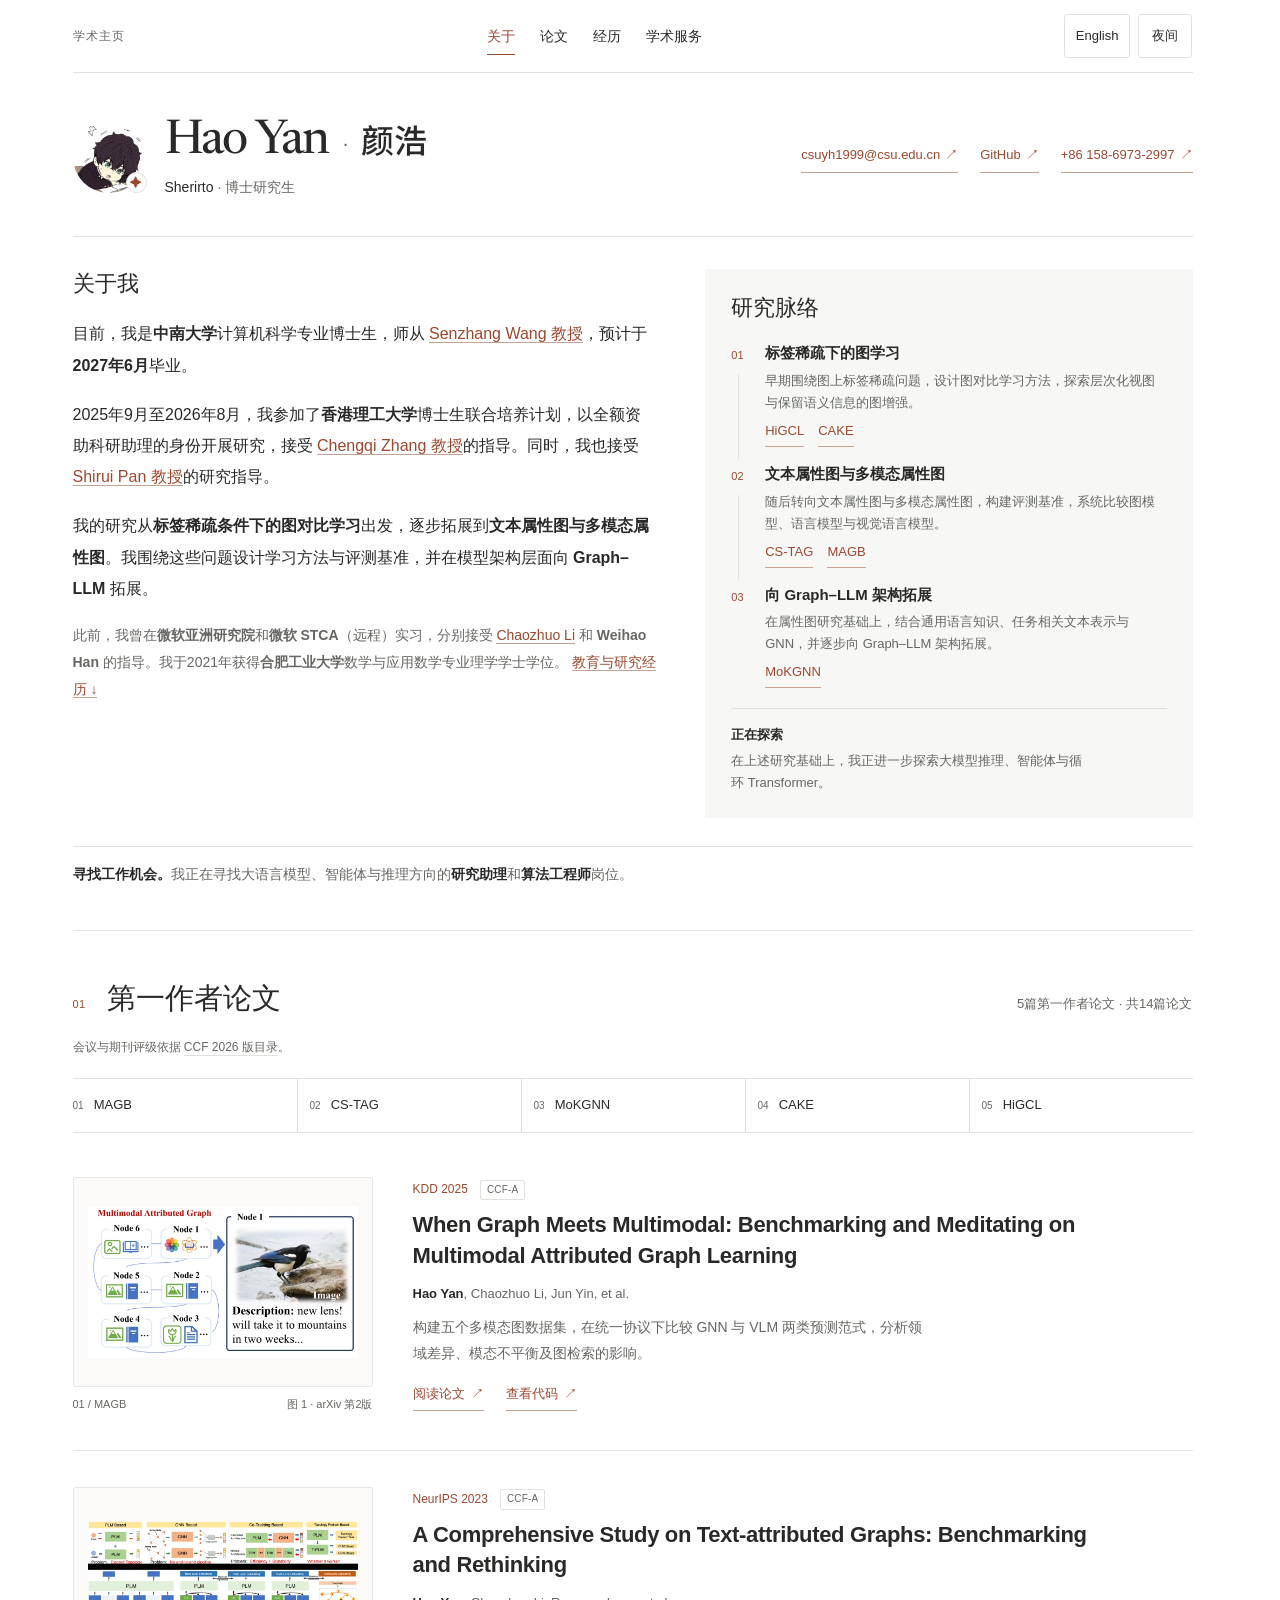
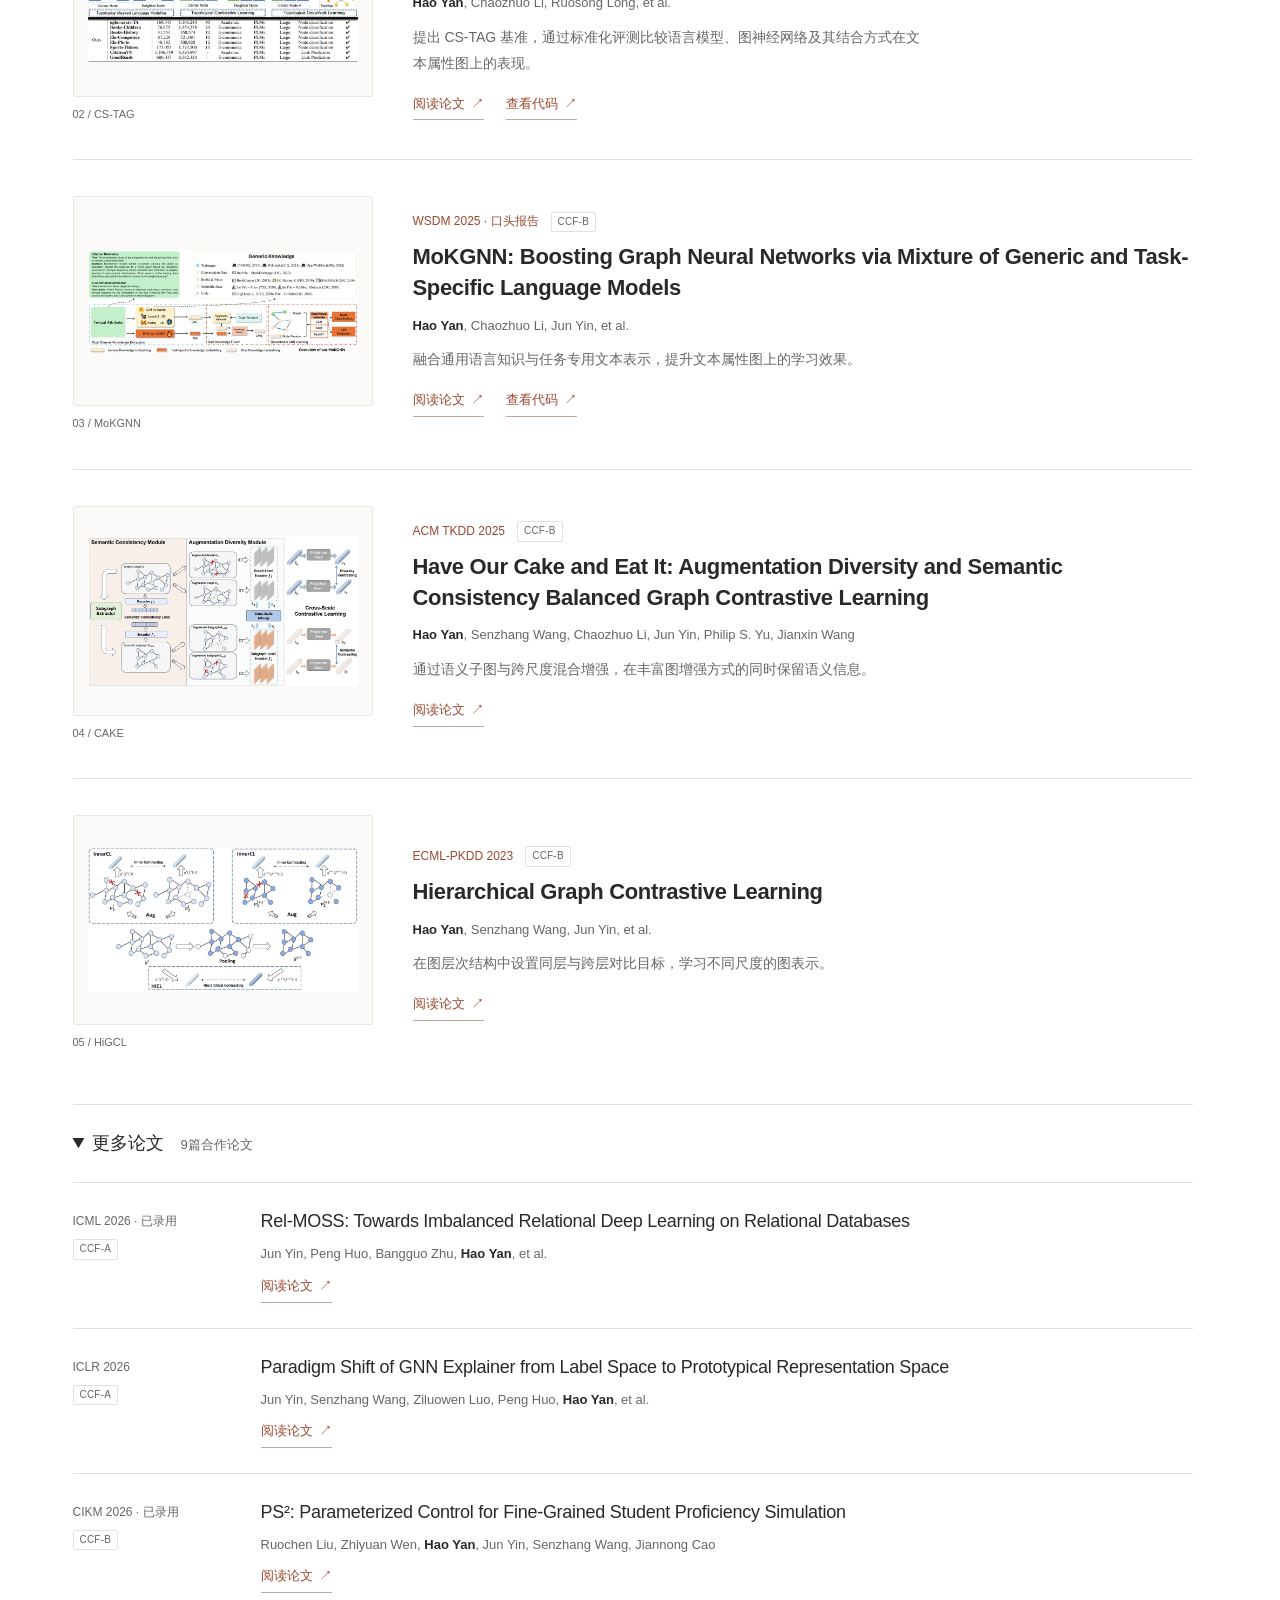
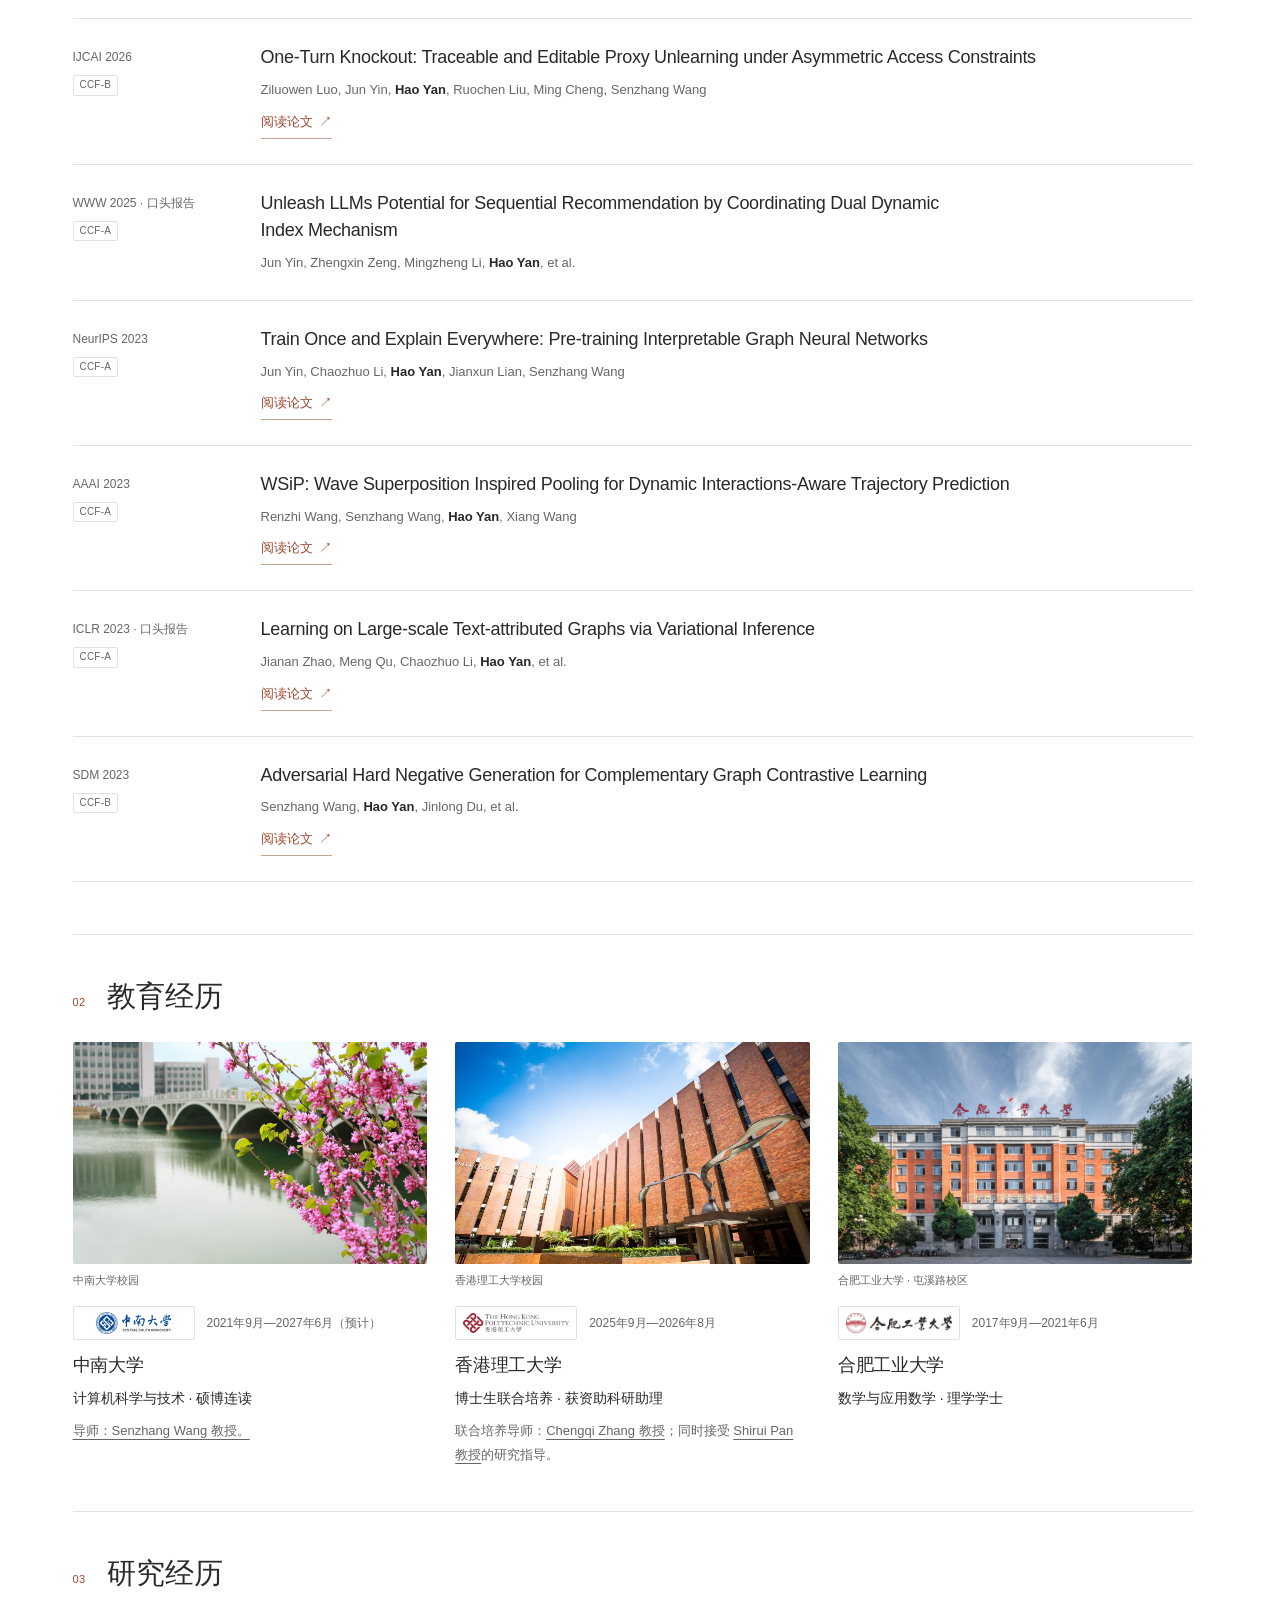
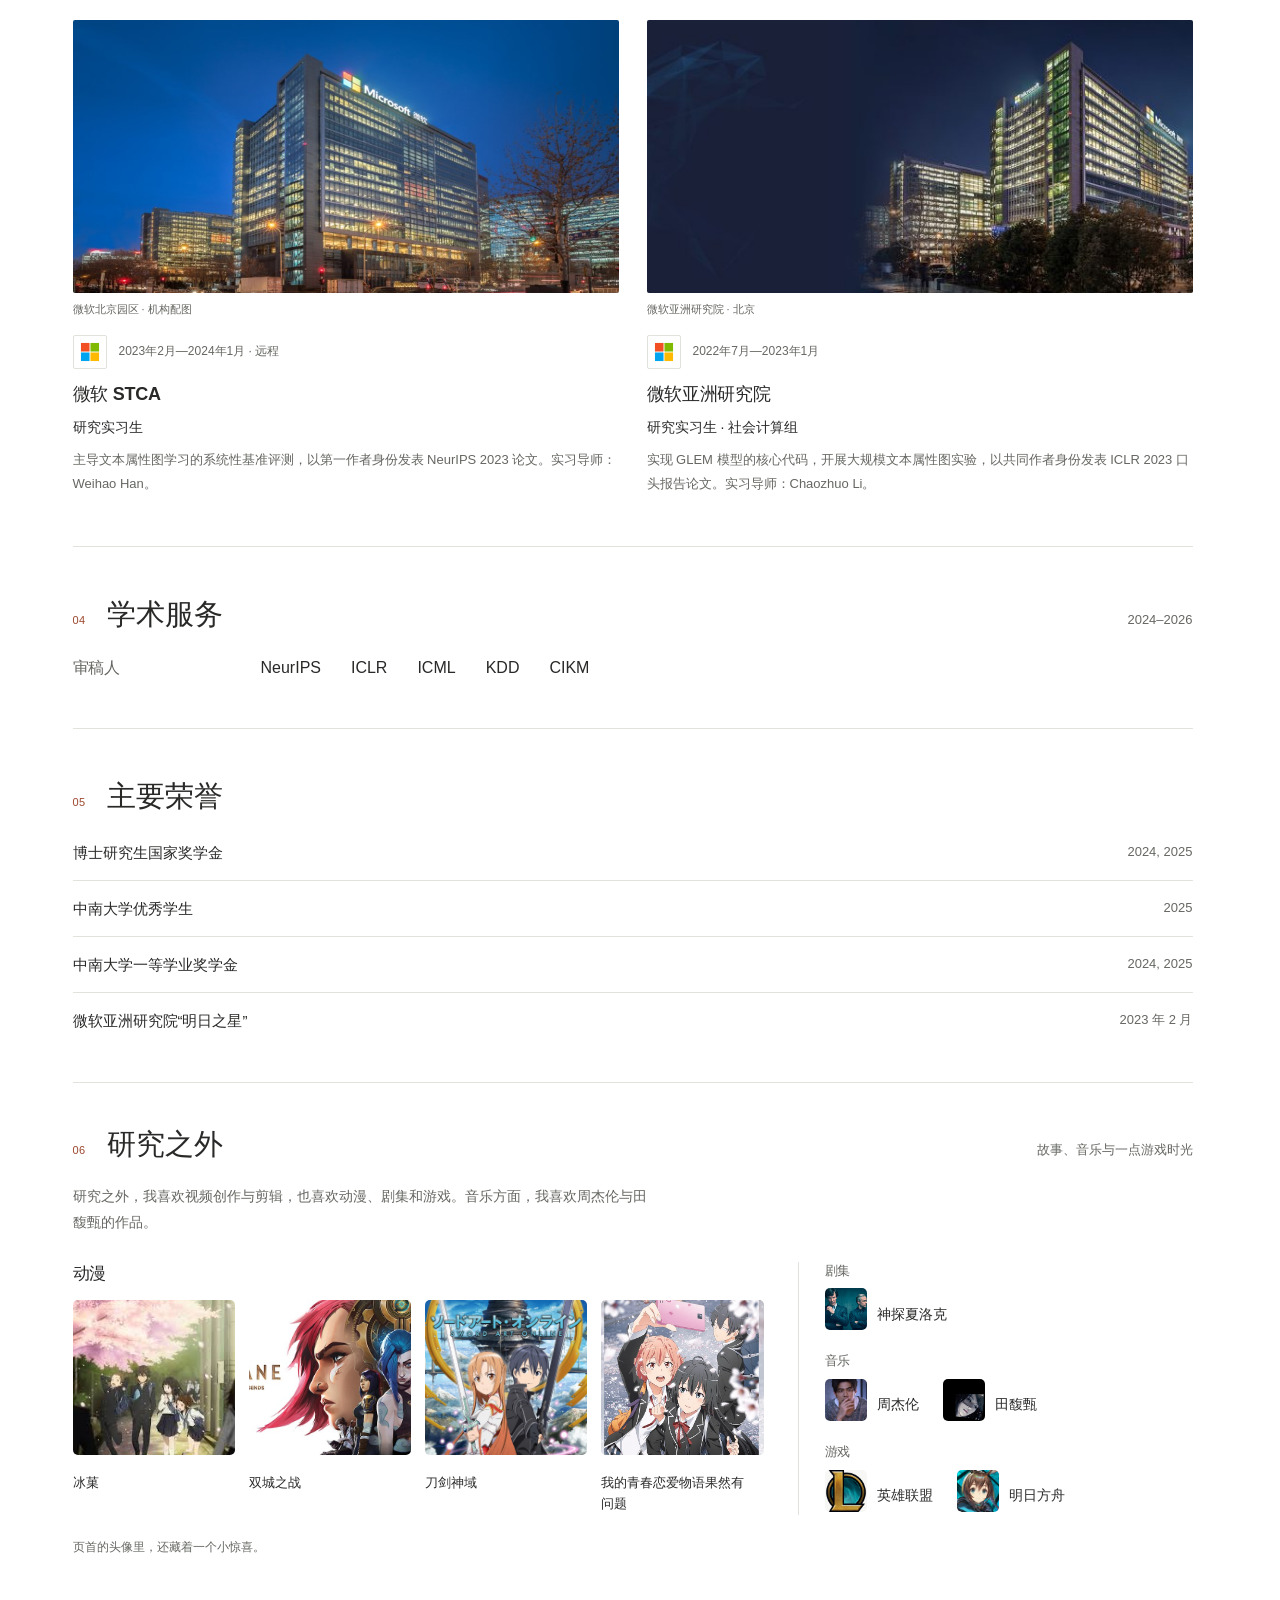
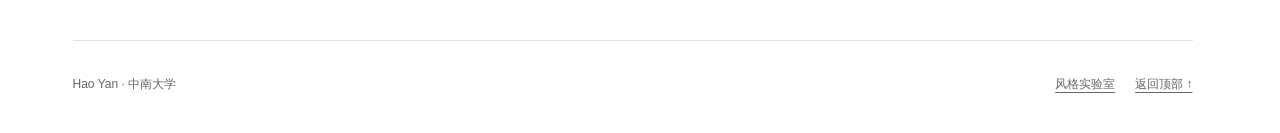
==== commit 5d32ba2b: "Restore previous anime avatar across homepage metadata" ====
--- a/zh/index.html
+++ b/zh/index.html
@@ -5,18 +5,18 @@
 <link rel="alternate" hreflang="en" href="https://sktsherlock.github.io/">
 <link rel="alternate" hreflang="zh-CN" href="https://sktsherlock.github.io/zh/">
 <link rel="alternate" hreflang="x-default" href="https://sktsherlock.github.io/">
-<link rel="icon" href="../images/homepage/hao-avatar-icon.png" type="image/png" sizes="64x64">
+<link rel="icon" href="../images/hao.jpg" type="image/jpeg" sizes="500x500">
 <meta name="google-site-verification" content="zApo4ExUOx1XT93yiBoTFltC1NrryrT4B3w7h8EmDU0">
 <meta property="og:type" content="website">
 <meta property="og:url" content="https://sktsherlock.github.io/zh/">
 <meta property="og:title" content="Hao Yan (颜浩) · Sherirto">
 <meta property="og:description" content="中南大学博士生，预计2027年6月毕业。研究图与语言模型、多模态学习，关注大模型推理、智能体及循环 Transformer，寻找研究助理与算法工程师岗位。">
-<meta property="og:image" content="https://sktsherlock.github.io/images/homepage/hao-avatar.webp">
+<meta property="og:image" content="https://sktsherlock.github.io/images/hao.jpg">
 <meta name="twitter:card" content="summary">
 </head><body><a class="skip" href="#main">跳至正文</a><div class="page"><header class="masthead"><span class="masthead-label">学术主页</span><nav aria-label="主导航"><a href="#about">关于</a><a href="#research">论文</a><a href="#background">经历</a><a href="#service">学术服务</a></nav><div class="display-controls" aria-label="显示偏好"><a id="language-toggle" class="display-control" href="/" hreflang="en" lang="en" aria-label="View homepage in English">English</a><button id="theme-toggle" class="display-control" type="button" hidden><span data-theme-label>夜间</span></button></div><span class="reading-progress" aria-hidden="true"></span></header><main id="main"><section class="hero" aria-labelledby="name">
   <div class="identity-row">
     <div class="identity">
-      <a id="personal-corner-trigger" class="avatar-link" href="#life" aria-label="探索 Sherirto 的个人兴趣" title="一个小惊喜"><img class="avatar" src="../images/homepage/hao-avatar.webp" alt="颜浩的插画头像" width="66" height="66"></a>
+      <a id="personal-corner-trigger" class="avatar-link" href="#life" aria-label="探索 Sherirto 的个人兴趣" title="一个小惊喜"><img class="avatar" src="../images/hao.jpg" alt="颜浩的插画头像" width="66" height="66"></a>
       <div class="name-line">
         <h1 id="name"><span>Hao Yan</span><span class="name-separator" aria-hidden="true">·</span><span class="chinese-name" lang="zh-CN">颜浩</span></h1>
         <p class="english-name"><strong>Sherirto</strong> · 博士研究生</p>
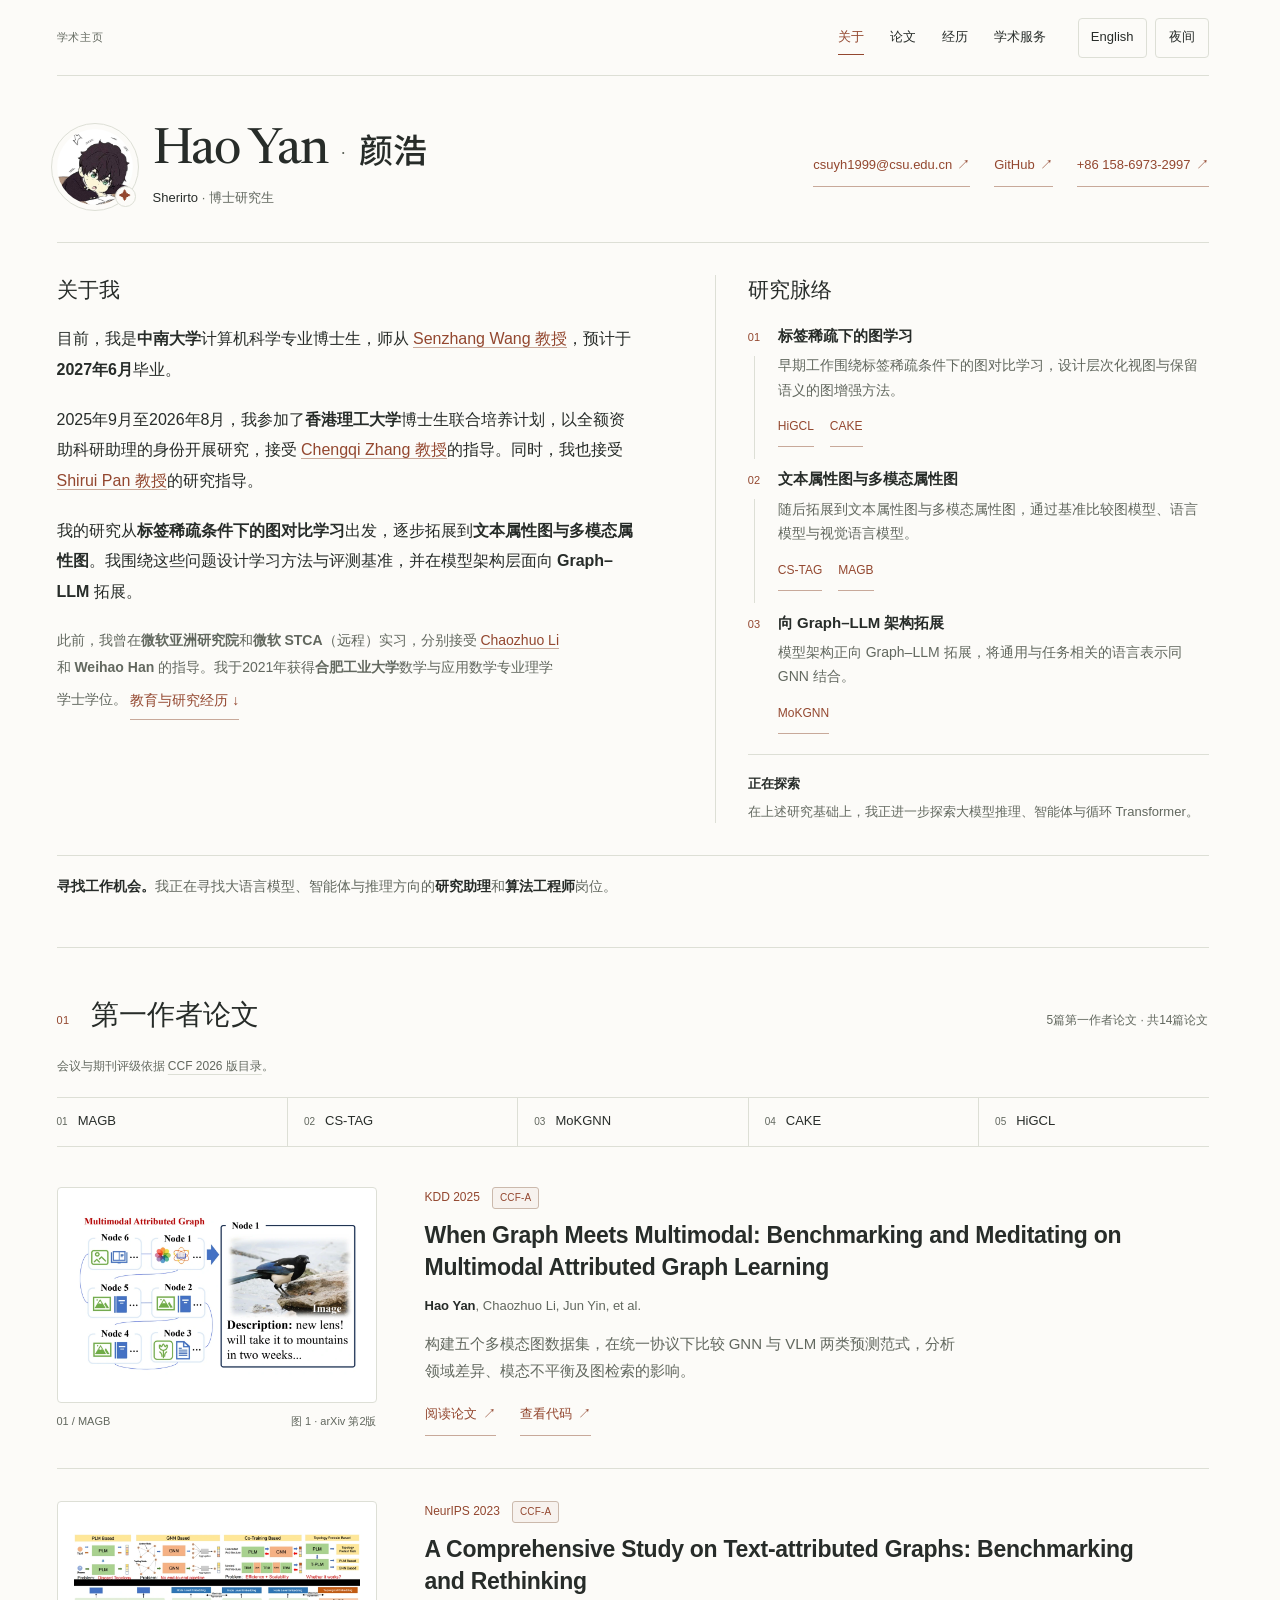
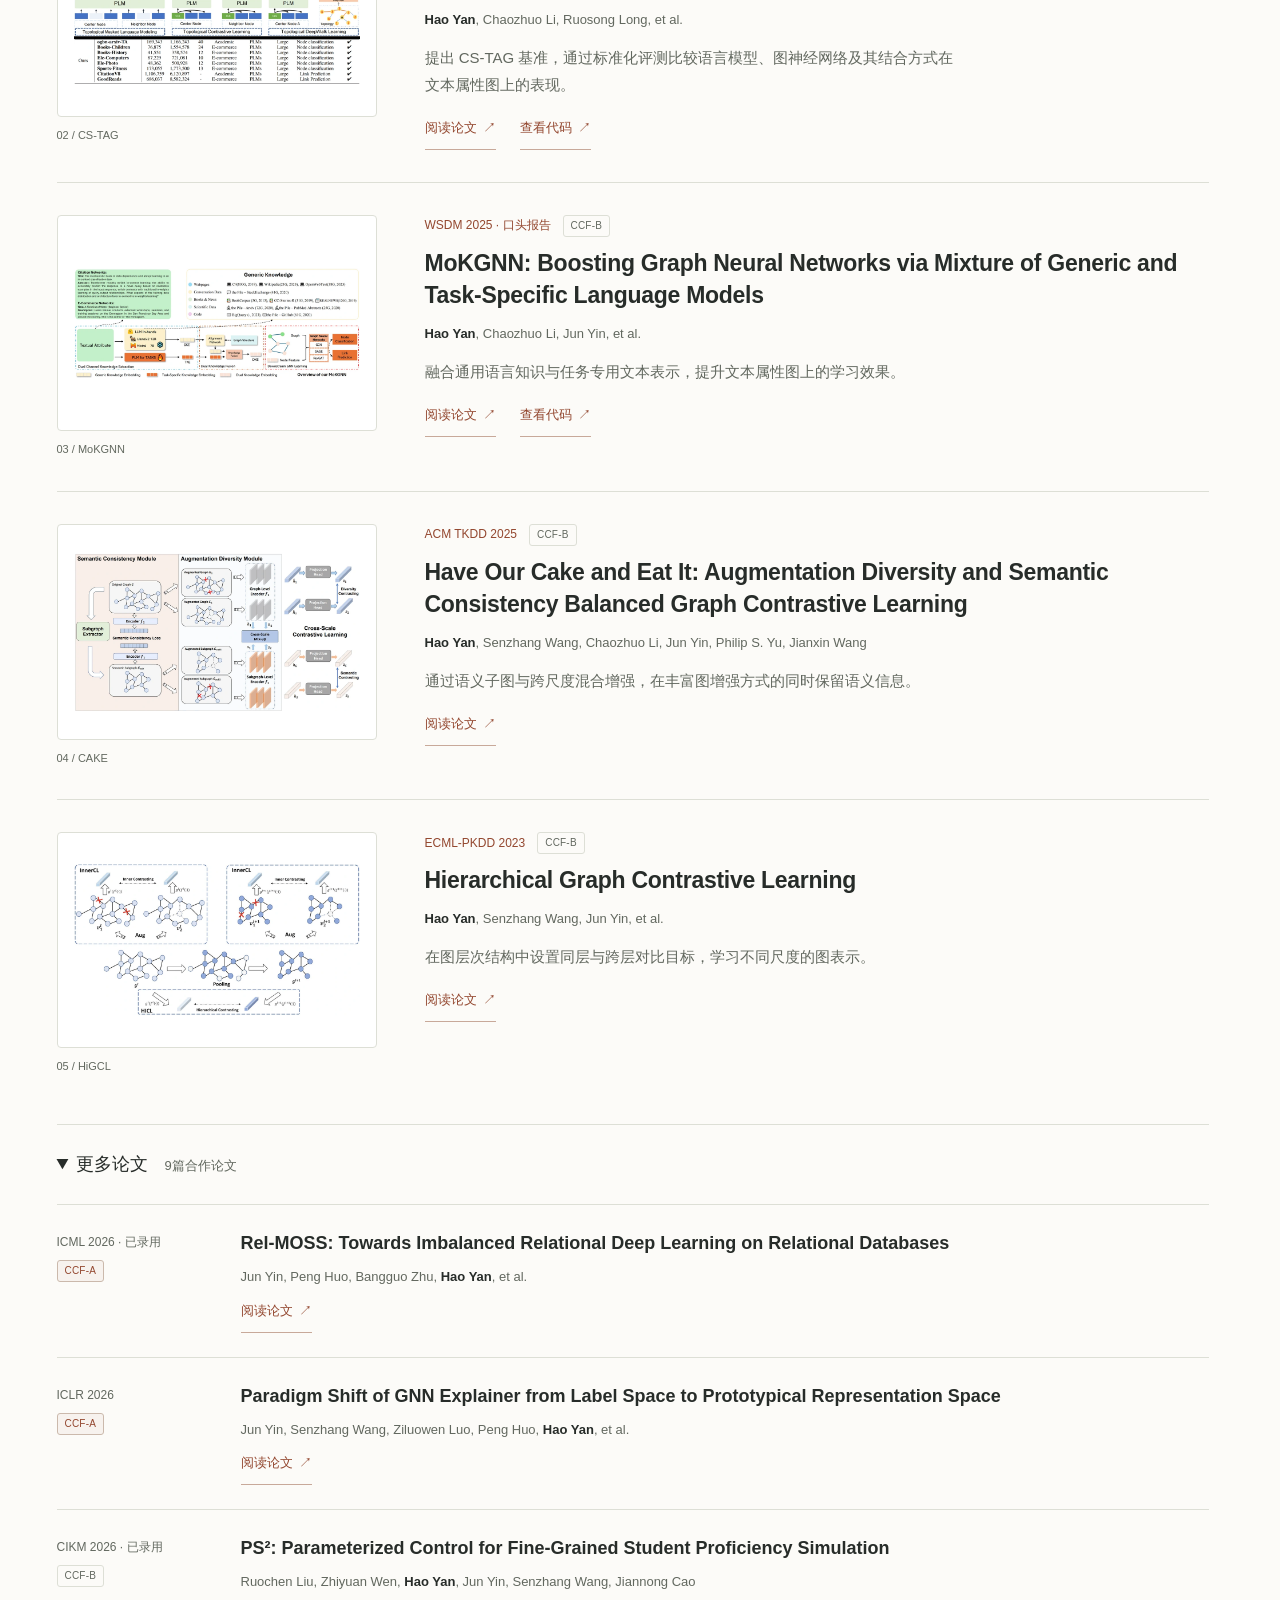
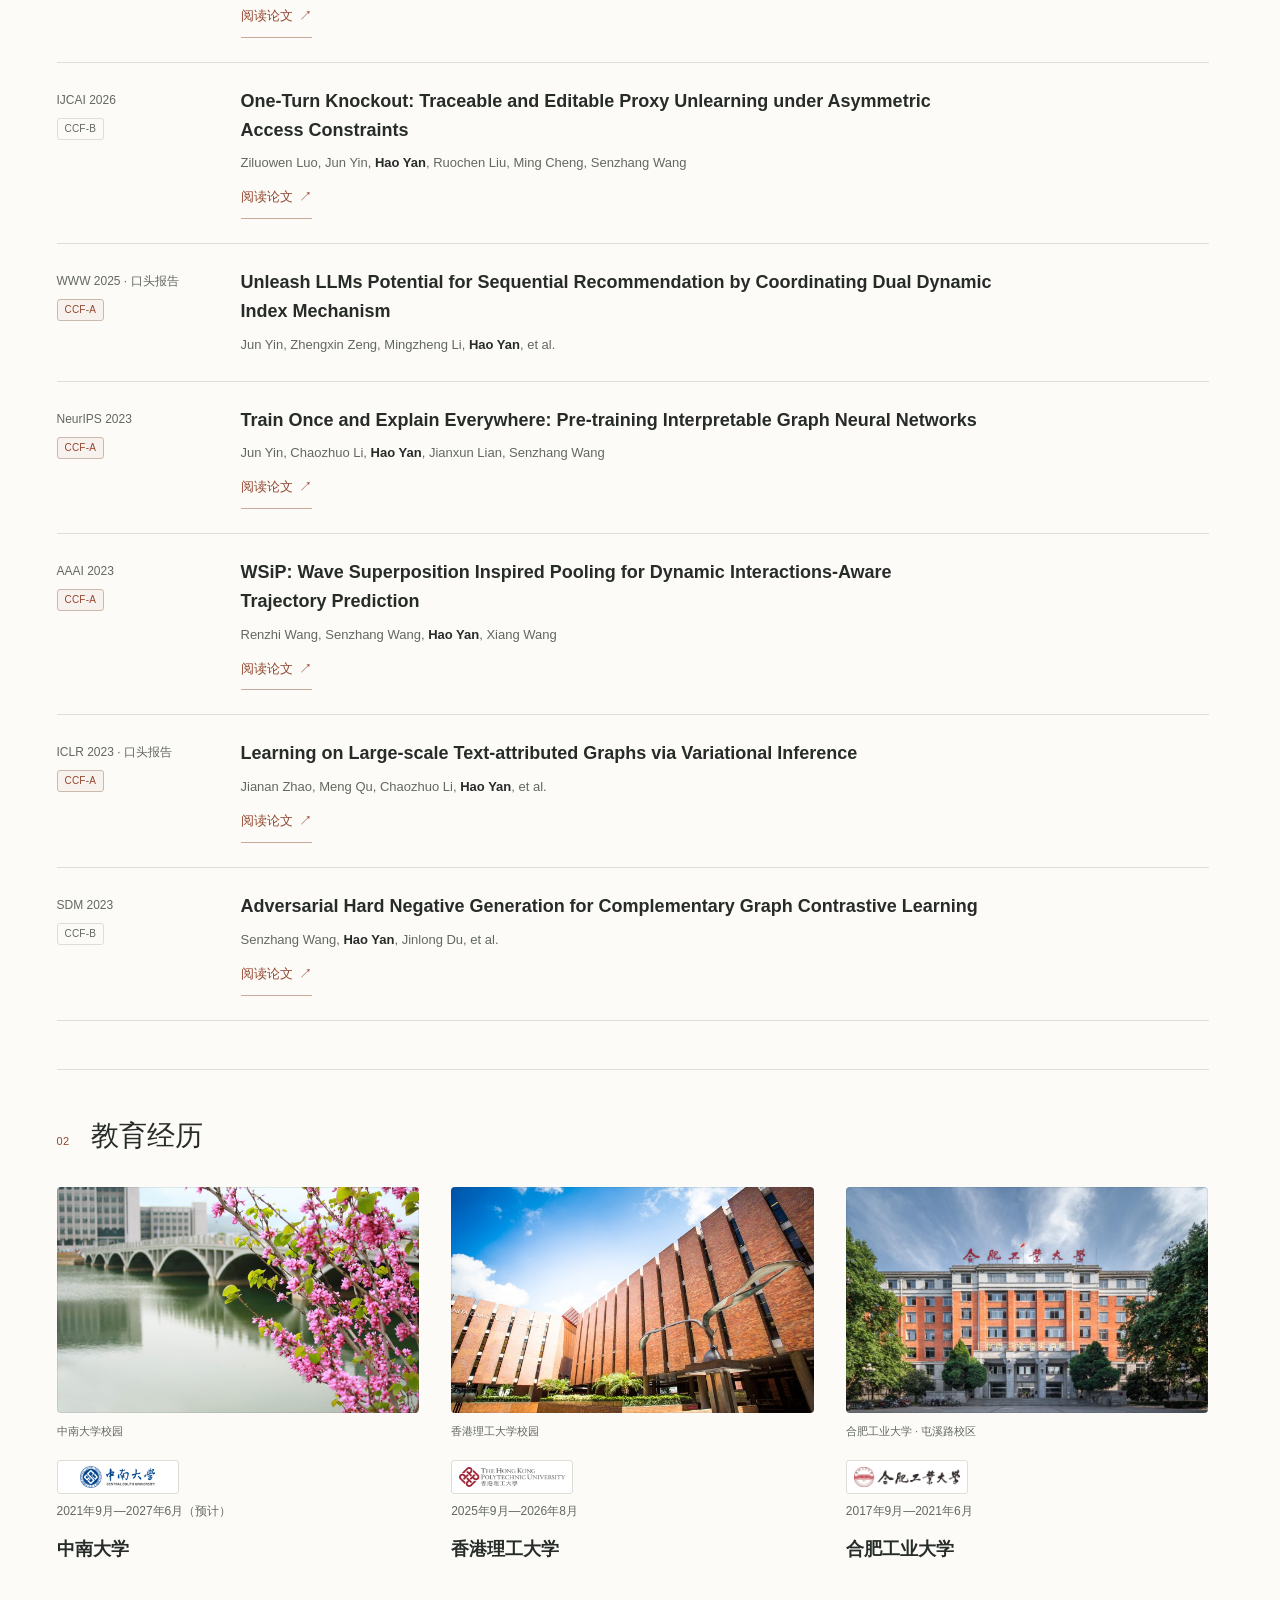
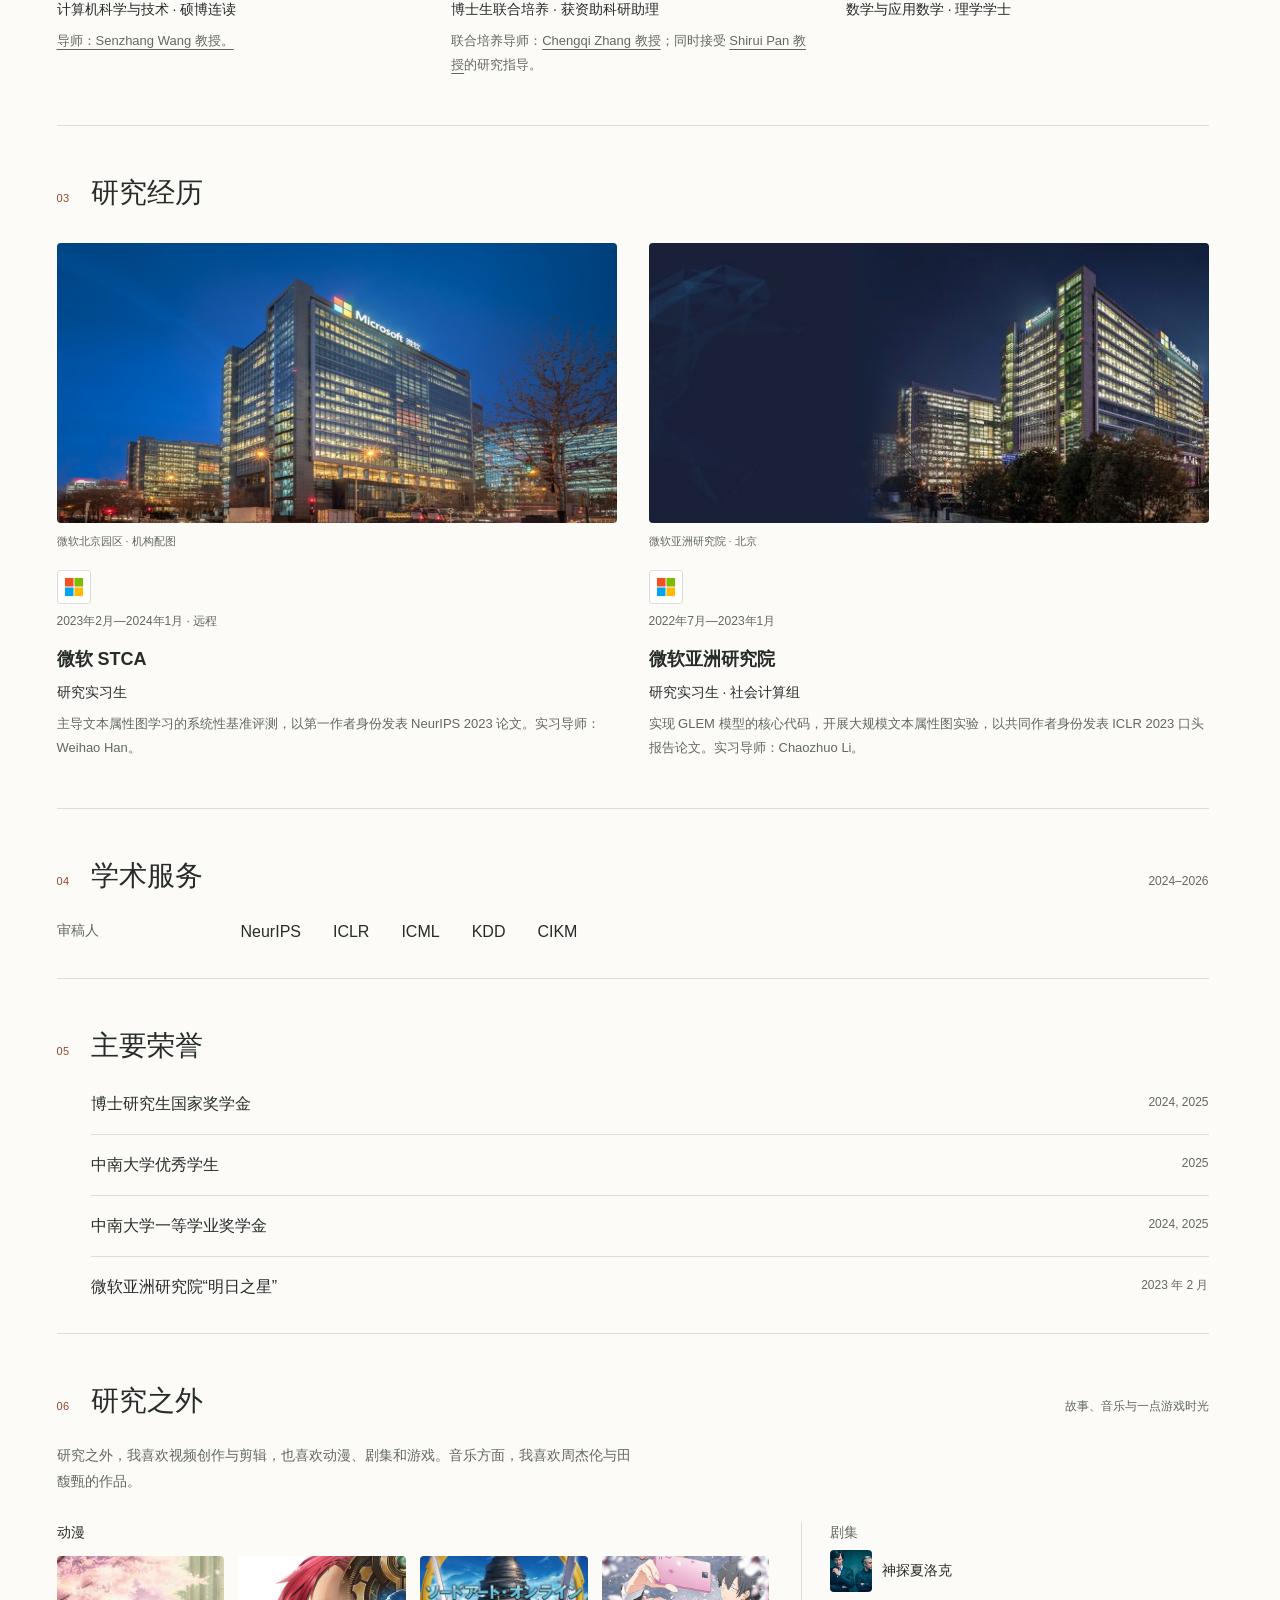
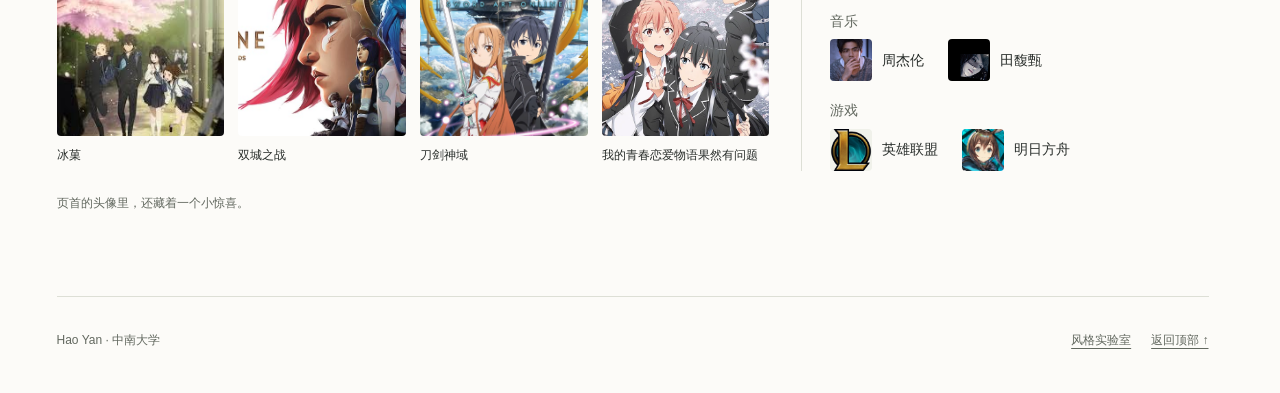
==== commit da5a13b4: "Polish academic folio typography, spacing and responsive reading" ====
--- a/zh/index.html
+++ b/zh/index.html
@@ -1,6 +1,6 @@
 <!doctype html>
 
-<html lang="zh-CN"><head><meta charset="utf-8"><meta name="viewport" content="width=device-width,initial-scale=1"><meta name="description" content="颜浩（Hao Yan / Sherirto），中南大学博士生，研究图与语言模型、多模态学习，正拓展至大模型推理、智能体和循环 Transformer，寻找研究助理与算法工程师岗位。"><title>颜浩 Hao Yan · Sherirto · 学术主页</title><script src="../js/homepage-preferences.js"></script><link rel="stylesheet" href="../css/homepage.css"><link rel="stylesheet" href="../css/homepage-editorial.css"><script src="../js/homepage-editorial.js" defer></script><link rel="stylesheet" href="../css/homepage-corner.css"><script src="../js/homepage-corner.js" defer></script>
+<html lang="zh-CN"><head><meta charset="utf-8"><meta name="viewport" content="width=device-width,initial-scale=1"><meta name="description" content="颜浩（Hao Yan / Sherirto），中南大学博士生，研究图与语言模型、多模态学习，正拓展至大模型推理、智能体和循环 Transformer，寻找研究助理与算法工程师岗位。"><title>颜浩 Hao Yan · Sherirto · 学术主页</title><script src="../js/homepage-preferences.js"></script><link rel="stylesheet" href="../css/homepage.css"><link rel="stylesheet" href="../css/homepage-corner.css"><script src="../js/homepage-corner.js" defer></script><script src="../js/homepage-editorial.js" defer></script><link rel="stylesheet" href="../css/homepage-editorial.css">
 <link rel="canonical" href="https://sktsherlock.github.io/zh/">
 <link rel="alternate" hreflang="en" href="https://sktsherlock.github.io/">
 <link rel="alternate" hreflang="zh-CN" href="https://sktsherlock.github.io/zh/">
@@ -18,7 +18,7 @@
     <div class="identity">
       <a id="personal-corner-trigger" class="avatar-link" href="#life" aria-label="探索 Sherirto 的个人兴趣" title="一个小惊喜"><img class="avatar" src="../images/hao.jpg" alt="颜浩的插画头像" width="66" height="66"></a>
       <div class="name-line">
-        <h1 id="name"><span>Hao Yan</span><span class="name-separator" aria-hidden="true">·</span><span class="chinese-name" lang="zh-CN">颜浩</span></h1>
+        <h1 id="name"><span lang="en">Hao Yan</span><span class="name-separator" aria-hidden="true">·</span><span class="chinese-name" lang="zh-CN">颜浩</span></h1>
         <p class="english-name"><strong>Sherirto</strong> · 博士研究生</p>
       </div>
     </div>
@@ -37,9 +37,9 @@
     <aside class="research-overview" aria-labelledby="focus-title">
       <h2 id="focus-title">研究脉络</h2>
       <div class="focus-list">
-        <div class="focus-item"><span class="focus-step" aria-hidden="true">01</span><h3>标签稀疏下的图学习</h3><p>早期围绕图上标签稀疏问题，设计图对比学习方法，探索层次化视图与保留语义信息的图增强。</p><div class="focus-links"><a href="#higcl">HiGCL</a><a href="#cake">CAKE</a></div></div>
-        <div class="focus-item"><span class="focus-step" aria-hidden="true">02</span><h3>文本属性图与多模态属性图</h3><p>随后转向文本属性图与多模态属性图，构建评测基准，系统比较图模型、语言模型与视觉语言模型。</p><div class="focus-links"><a href="#tag">CS-TAG</a><a href="#magb">MAGB</a></div></div>
-        <div class="focus-item"><span class="focus-step" aria-hidden="true">03</span><h3>向 Graph–LLM 架构拓展</h3><p>在属性图研究基础上，结合通用语言知识、任务相关文本表示与 GNN，并逐步向 Graph–LLM 架构拓展。</p><div class="focus-links"><a href="#mokgnn">MoKGNN</a></div></div>
+        <div class="focus-item"><span class="focus-step" aria-hidden="true">01</span><h3>标签稀疏下的图学习</h3><p>早期工作围绕标签稀疏条件下的图对比学习，设计层次化视图与保留语义的图增强方法。</p><div class="focus-links"><a href="#higcl">HiGCL</a><a href="#cake">CAKE</a></div></div>
+        <div class="focus-item"><span class="focus-step" aria-hidden="true">02</span><h3>文本属性图与多模态属性图</h3><p>随后拓展到文本属性图与多模态属性图，通过基准比较图模型、语言模型与视觉语言模型。</p><div class="focus-links"><a href="#tag">CS-TAG</a><a href="#magb">MAGB</a></div></div>
+        <div class="focus-item"><span class="focus-step" aria-hidden="true">03</span><h3>向 Graph–LLM 架构拓展</h3><p>模型架构正向 Graph–LLM 拓展，将通用与任务相关的语言表示同 GNN 结合。</p><div class="focus-links"><a href="#mokgnn">MoKGNN</a></div></div>
       </div>
       <p class="research-direction"><strong>正在探索</strong>在上述研究基础上，我正进一步探索大模型推理、智能体与循环 Transformer。</p>
     </aside>
@@ -51,33 +51,33 @@
 <nav class="paper-index" aria-label="跳转到一作论文"><a href="#magb"><span aria-hidden="true">01</span>MAGB</a><a href="#tag"><span aria-hidden="true">02</span>CS-TAG</a><a href="#mokgnn"><span aria-hidden="true">03</span>MoKGNN</a><a href="#cake"><span aria-hidden="true">04</span>CAKE</a><a href="#higcl"><span aria-hidden="true">05</span>HiGCL</a></nav>
 <article class="paper paper-0" id="magb">
   <figure><a href="../images/homepage/magb-data-example-arxiv-v2.png" data-figure-view data-figure-label="MAGB · KDD 2025" aria-label="查看完整论文配图：When Graph Meets Multimodal: Benchmarking and Meditating on Multimodal Attributed Graph Learning"><img src="../images/homepage/previews/magb.webp" alt="由六个节点组成的多模态属性图，以及一个节点对应的鸟类照片和文本描述。" loading="lazy" decoding="async"><span class="figure-hint" aria-hidden="true">查看配图 ↗</span></a><figcaption><span class="figure-index">01 / MAGB</span><span>图 1 · arXiv 第2版</span></figcaption></figure>
-  <div class="paper-copy"><p class="eyebrow venue"><span>KDD 2025</span><span class="ccf-badge">CCF-A</span></p><h3><a class="paper-title-link" href="https://doi.org/10.1145/3711896.3737404">When Graph Meets Multimodal: Benchmarking and Meditating on Multimodal Attributed Graph Learning</a></h3><p class="authors"><strong>Hao Yan</strong>, Chaozhuo Li, Jun Yin, et al.</p><p class="paper-summary">构建五个多模态图数据集，在统一协议下比较 GNN 与 VLM 两类预测范式，分析领域差异、模态不平衡及图检索的影响。</p><div class="paper-links"><a class="text-link" href="https://doi.org/10.1145/3711896.3737404">阅读论文 <span aria-hidden="true">↗</span></a><a class="text-link" href="https://github.com/sktsherlock/MAGB">查看代码 <span aria-hidden="true">↗</span></a></div></div>
+  <div class="paper-copy"><p class="eyebrow venue"><span>KDD 2025</span><span class="ccf-badge" data-tier="A">CCF-A</span></p><h3 lang="en"><a class="paper-title-link" href="https://doi.org/10.1145/3711896.3737404">When Graph Meets Multimodal: Benchmarking and Meditating on Multimodal Attributed Graph Learning</a></h3><p class="authors" lang="en"><strong>Hao Yan</strong>, Chaozhuo Li, Jun Yin, et al.</p><p class="paper-summary">构建五个多模态图数据集，在统一协议下比较 GNN 与 VLM 两类预测范式，分析领域差异、模态不平衡及图检索的影响。</p><div class="paper-links"><a class="text-link" href="https://doi.org/10.1145/3711896.3737404">阅读论文 <span aria-hidden="true">↗</span></a><a class="text-link" href="https://github.com/sktsherlock/MAGB">查看代码 <span aria-hidden="true">↗</span></a></div></div>
 </article>
 <article class="paper paper-1" id="tag">
   <figure><a href="../images/CSTAG.png" data-figure-view data-figure-label="CS-TAG · NeurIPS 2023" aria-label="查看完整论文配图：A Comprehensive Study on Text-attributed Graphs: Benchmarking and Rethinking"><img src="../images/homepage/previews/tag.webp" alt="面向文本属性图学习，系统评测语言模型与图模型。" loading="lazy" decoding="async"><span class="figure-hint" aria-hidden="true">查看配图 ↗</span></a><figcaption><span class="figure-index">02 / CS-TAG</span></figcaption></figure>
-  <div class="paper-copy"><p class="eyebrow venue"><span>NeurIPS 2023</span><span class="ccf-badge">CCF-A</span></p><h3><a class="paper-title-link" href="https://papers.neurips.cc/paper_files/paper/2023/file/37d00f567a18b478065f1a91b95622a0-Paper-Datasets_and_Benchmarks.pdf">A Comprehensive Study on Text-attributed Graphs: Benchmarking and Rethinking</a></h3><p class="authors"><strong>Hao Yan</strong>, Chaozhuo Li, Ruosong Long, et al.</p><p class="paper-summary">提出 CS-TAG 基准，通过标准化评测比较语言模型、图神经网络及其结合方式在文本属性图上的表现。</p><div class="paper-links"><a class="text-link" href="https://papers.neurips.cc/paper_files/paper/2023/file/37d00f567a18b478065f1a91b95622a0-Paper-Datasets_and_Benchmarks.pdf">阅读论文 <span aria-hidden="true">↗</span></a><a class="text-link" href="https://github.com/sktsherlock/TAG-Benchmark">查看代码 <span aria-hidden="true">↗</span></a></div></div>
+  <div class="paper-copy"><p class="eyebrow venue"><span>NeurIPS 2023</span><span class="ccf-badge" data-tier="A">CCF-A</span></p><h3 lang="en"><a class="paper-title-link" href="https://papers.neurips.cc/paper_files/paper/2023/file/37d00f567a18b478065f1a91b95622a0-Paper-Datasets_and_Benchmarks.pdf">A Comprehensive Study on Text-attributed Graphs: Benchmarking and Rethinking</a></h3><p class="authors" lang="en"><strong>Hao Yan</strong>, Chaozhuo Li, Ruosong Long, et al.</p><p class="paper-summary">提出 CS-TAG 基准，通过标准化评测比较语言模型、图神经网络及其结合方式在文本属性图上的表现。</p><div class="paper-links"><a class="text-link" href="https://papers.neurips.cc/paper_files/paper/2023/file/37d00f567a18b478065f1a91b95622a0-Paper-Datasets_and_Benchmarks.pdf">阅读论文 <span aria-hidden="true">↗</span></a><a class="text-link" href="https://github.com/sktsherlock/TAG-Benchmark">查看代码 <span aria-hidden="true">↗</span></a></div></div>
 </article>
 <article class="paper paper-2" id="mokgnn">
   <figure><a href="../images/MokGNN.jpg" data-figure-view data-figure-label="MoKGNN · WSDM 2025 · Oral" aria-label="查看完整论文配图：MoKGNN: Boosting Graph Neural Networks via Mixture of Generic and Task-Specific Language Models"><img src="../images/homepage/previews/mokgnn.webp" alt="将通用语言模型、任务专用语言模型与图表示学习相结合。" loading="lazy" decoding="async"><span class="figure-hint" aria-hidden="true">查看配图 ↗</span></a><figcaption><span class="figure-index">03 / MoKGNN</span></figcaption></figure>
-  <div class="paper-copy"><p class="eyebrow venue"><span>WSDM 2025 · 口头报告</span><span class="ccf-badge">CCF-B</span></p><h3><a class="paper-title-link" href="https://doi.org/10.1145/3701551.3703571">MoKGNN: Boosting Graph Neural Networks via Mixture of Generic and Task-Specific Language Models</a></h3><p class="authors"><strong>Hao Yan</strong>, Chaozhuo Li, Jun Yin, et al.</p><p class="paper-summary">融合通用语言知识与任务专用文本表示，提升文本属性图上的学习效果。</p><div class="paper-links"><a class="text-link" href="https://doi.org/10.1145/3701551.3703571">阅读论文 <span aria-hidden="true">↗</span></a><a class="text-link" href="https://github.com/sktsherlock/MoKGNN">查看代码 <span aria-hidden="true">↗</span></a></div></div>
+  <div class="paper-copy"><p class="eyebrow venue"><span>WSDM 2025 · 口头报告</span><span class="ccf-badge" data-tier="B">CCF-B</span></p><h3 lang="en"><a class="paper-title-link" href="https://doi.org/10.1145/3701551.3703571">MoKGNN: Boosting Graph Neural Networks via Mixture of Generic and Task-Specific Language Models</a></h3><p class="authors" lang="en"><strong>Hao Yan</strong>, Chaozhuo Li, Jun Yin, et al.</p><p class="paper-summary">融合通用语言知识与任务专用文本表示，提升文本属性图上的学习效果。</p><div class="paper-links"><a class="text-link" href="https://doi.org/10.1145/3701551.3703571">阅读论文 <span aria-hidden="true">↗</span></a><a class="text-link" href="https://github.com/sktsherlock/MoKGNN">查看代码 <span aria-hidden="true">↗</span></a></div></div>
 </article>
 <article class="paper paper-3" id="cake">
   <figure><a href="../images/TKDD.jpg" data-figure-view data-figure-label="CAKE · ACM TKDD 2025" aria-label="查看完整论文配图：Have Our Cake and Eat It: Augmentation Diversity and Semantic Consistency Balanced Graph Contrastive Learning"><img src="../images/homepage/previews/cake.webp" alt="通过跨尺度图对比学习，兼顾语义一致性与增强多样性。" loading="lazy" decoding="async"><span class="figure-hint" aria-hidden="true">查看配图 ↗</span></a><figcaption><span class="figure-index">04 / CAKE</span></figcaption></figure>
-  <div class="paper-copy"><p class="eyebrow venue"><span>ACM TKDD 2025</span><span class="ccf-badge">CCF-B</span></p><h3><a class="paper-title-link" href="https://doi.org/10.1145/3728646">Have Our Cake and Eat It: Augmentation Diversity and Semantic Consistency Balanced Graph Contrastive Learning</a></h3><p class="authors"><strong>Hao Yan</strong>, Senzhang Wang, Chaozhuo Li, Jun Yin, Philip S. Yu, Jianxin Wang</p><p class="paper-summary">通过语义子图与跨尺度混合增强，在丰富图增强方式的同时保留语义信息。</p><div class="paper-links"><a class="text-link" href="https://doi.org/10.1145/3728646">阅读论文 <span aria-hidden="true">↗</span></a></div></div>
+  <div class="paper-copy"><p class="eyebrow venue"><span>ACM TKDD 2025</span><span class="ccf-badge" data-tier="B">CCF-B</span></p><h3 lang="en"><a class="paper-title-link" href="https://doi.org/10.1145/3728646">Have Our Cake and Eat It: Augmentation Diversity and Semantic Consistency Balanced Graph Contrastive Learning</a></h3><p class="authors" lang="en"><strong>Hao Yan</strong>, Senzhang Wang, Chaozhuo Li, Jun Yin, Philip S. Yu, Jianxin Wang</p><p class="paper-summary">通过语义子图与跨尺度混合增强，在丰富图增强方式的同时保留语义信息。</p><div class="paper-links"><a class="text-link" href="https://doi.org/10.1145/3728646">阅读论文 <span aria-hidden="true">↗</span></a></div></div>
 </article>
 <article class="paper paper-4" id="higcl">
   <figure><a href="../images/HIGCL.jpg" data-figure-view data-figure-label="HiGCL · ECML-PKDD 2023" aria-label="查看完整论文配图：Hierarchical Graph Contrastive Learning"><img src="../images/homepage/previews/higcl.webp" alt="在池化形成的图层次结构上，开展同层与跨层对比学习。" loading="lazy" decoding="async"><span class="figure-hint" aria-hidden="true">查看配图 ↗</span></a><figcaption><span class="figure-index">05 / HiGCL</span></figcaption></figure>
-  <div class="paper-copy"><p class="eyebrow venue"><span>ECML-PKDD 2023</span><span class="ccf-badge">CCF-B</span></p><h3><a class="paper-title-link" href="https://link.springer.com/chapter/10.1007/978-3-031-43415-0_41">Hierarchical Graph Contrastive Learning</a></h3><p class="authors"><strong>Hao Yan</strong>, Senzhang Wang, Jun Yin, et al.</p><p class="paper-summary">在图层次结构中设置同层与跨层对比目标，学习不同尺度的图表示。</p><div class="paper-links"><a class="text-link" href="https://link.springer.com/chapter/10.1007/978-3-031-43415-0_41">阅读论文 <span aria-hidden="true">↗</span></a></div></div>
+  <div class="paper-copy"><p class="eyebrow venue"><span>ECML-PKDD 2023</span><span class="ccf-badge" data-tier="B">CCF-B</span></p><h3 lang="en"><a class="paper-title-link" href="https://link.springer.com/chapter/10.1007/978-3-031-43415-0_41">Hierarchical Graph Contrastive Learning</a></h3><p class="authors" lang="en"><strong>Hao Yan</strong>, Senzhang Wang, Jun Yin, et al.</p><p class="paper-summary">在图层次结构中设置同层与跨层对比目标，学习不同尺度的图表示。</p><div class="paper-links"><a class="text-link" href="https://link.springer.com/chapter/10.1007/978-3-031-43415-0_41">阅读论文 <span aria-hidden="true">↗</span></a></div></div>
 </article>
-<details class="publication-record" open><summary>更多论文 <span>9篇合作论文</span></summary><article class="archive-paper" id="relmoss"><p class="archive-venue"><span>ICML 2026 · 已录用</span><span class="ccf-badge">CCF-A</span></p><div><h3><a class="paper-title-link" href="https://arxiv.org/abs/2603.07916">Rel-MOSS: Towards Imbalanced Relational Deep Learning on Relational Databases</a></h3><p class="authors">Jun Yin, Peng Huo, Bangguo Zhu, <strong>Hao Yan</strong>, et al.</p><div class="paper-links"><a class="text-link" href="https://arxiv.org/abs/2603.07916">阅读论文 <span aria-hidden="true">↗</span></a></div></div></article>
-<article class="archive-paper" id="proto"><p class="archive-venue"><span>ICLR 2026</span><span class="ccf-badge">CCF-A</span></p><div><h3><a class="paper-title-link" href="https://openreview.net/forum?id=X7eYISNf01">Paradigm Shift of GNN Explainer from Label Space to Prototypical Representation Space</a></h3><p class="authors">Jun Yin, Senzhang Wang, Ziluowen Luo, Peng Huo, <strong>Hao Yan</strong>, et al.</p><div class="paper-links"><a class="text-link" href="https://openreview.net/forum?id=X7eYISNf01">阅读论文 <span aria-hidden="true">↗</span></a></div></div></article>
-<article class="archive-paper" id="ps2"><p class="archive-venue"><span>CIKM 2026 · 已录用</span><span class="ccf-badge">CCF-B</span></p><div><h3><a class="paper-title-link" href="https://arxiv.org/abs/2602.00850">PS²: Parameterized Control for Fine-Grained Student Proficiency Simulation</a></h3><p class="authors">Ruochen Liu, Zhiyuan Wen, <strong>Hao Yan</strong>, Jun Yin, Senzhang Wang, Jiannong Cao</p><div class="paper-links"><a class="text-link" href="https://arxiv.org/abs/2602.00850">阅读论文 <span aria-hidden="true">↗</span></a></div></div></article>
-<article class="archive-paper" id="otk"><p class="archive-venue"><span>IJCAI 2026</span><span class="ccf-badge">CCF-B</span></p><div><h3><a class="paper-title-link" href="https://www.ijcai.org/proceedings/2026/78">One-Turn Knockout: Traceable and Editable Proxy Unlearning under Asymmetric Access Constraints</a></h3><p class="authors">Ziluowen Luo, Jun Yin, <strong>Hao Yan</strong>, Ruochen Liu, Ming Cheng, Senzhang Wang</p><div class="paper-links"><a class="text-link" href="https://www.ijcai.org/proceedings/2026/78">阅读论文 <span aria-hidden="true">↗</span></a></div></div></article>
-<article class="archive-paper" id="dualindex"><p class="archive-venue"><span>WWW 2025 · 口头报告</span><span class="ccf-badge">CCF-A</span></p><div><h3>Unleash LLMs Potential for Sequential Recommendation by Coordinating Dual Dynamic Index Mechanism</h3><p class="authors">Jun Yin, Zhengxin Zeng, Mingzheng Li, <strong>Hao Yan</strong>, et al.</p><div class="paper-links"></div></div></article>
-<article class="archive-paper" id="pignn"><p class="archive-venue"><span>NeurIPS 2023</span><span class="ccf-badge">CCF-A</span></p><div><h3><a class="paper-title-link" href="https://papers.neurips.cc/paper_files/paper/2023/file/6ecd51685e2d765bc0ad32a2e73faf62-Paper-Conference.pdf">Train Once and Explain Everywhere: Pre-training Interpretable Graph Neural Networks</a></h3><p class="authors">Jun Yin, Chaozhuo Li, <strong>Hao Yan</strong>, Jianxun Lian, Senzhang Wang</p><div class="paper-links"><a class="text-link" href="https://papers.neurips.cc/paper_files/paper/2023/file/6ecd51685e2d765bc0ad32a2e73faf62-Paper-Conference.pdf">阅读论文 <span aria-hidden="true">↗</span></a></div></div></article>
-<article class="archive-paper" id="wsip"><p class="archive-venue"><span>AAAI 2023</span><span class="ccf-badge">CCF-A</span></p><div><h3><a class="paper-title-link" href="https://doi.org/10.1609/aaai.v37i4.25592">WSiP: Wave Superposition Inspired Pooling for Dynamic Interactions-Aware Trajectory Prediction</a></h3><p class="authors">Renzhi Wang, Senzhang Wang, <strong>Hao Yan</strong>, Xiang Wang</p><div class="paper-links"><a class="text-link" href="https://doi.org/10.1609/aaai.v37i4.25592">阅读论文 <span aria-hidden="true">↗</span></a></div></div></article>
-<article class="archive-paper" id="glem"><p class="archive-venue"><span>ICLR 2023 · 口头报告</span><span class="ccf-badge">CCF-A</span></p><div><h3><a class="paper-title-link" href="https://arxiv.org/abs/2210.14709">Learning on Large-scale Text-attributed Graphs via Variational Inference</a></h3><p class="authors">Jianan Zhao, Meng Qu, Chaozhuo Li, <strong>Hao Yan</strong>, et al.</p><div class="paper-links"><a class="text-link" href="https://arxiv.org/abs/2210.14709">阅读论文 <span aria-hidden="true">↗</span></a></div></div></article>
-<article class="archive-paper" id="adgcl"><p class="archive-venue"><span>SDM 2023</span><span class="ccf-badge">CCF-B</span></p><div><h3><a class="paper-title-link" href="https://epubs.siam.org/doi/10.1137/1.9781611977653.ch19">Adversarial Hard Negative Generation for Complementary Graph Contrastive Learning</a></h3><p class="authors">Senzhang Wang, <strong>Hao Yan</strong>, Jinlong Du, et al.</p><div class="paper-links"><a class="text-link" href="https://epubs.siam.org/doi/10.1137/1.9781611977653.ch19">阅读论文 <span aria-hidden="true">↗</span></a></div></div></article></details>
+<details class="publication-record" open><summary>更多论文 <span>9篇合作论文</span></summary><article class="archive-paper" id="relmoss"><p class="archive-venue"><span>ICML 2026 · 已录用</span><span class="ccf-badge" data-tier="A">CCF-A</span></p><div><h3 lang="en"><a class="paper-title-link" href="https://arxiv.org/abs/2603.07916">Rel-MOSS: Towards Imbalanced Relational Deep Learning on Relational Databases</a></h3><p class="authors" lang="en">Jun Yin, Peng Huo, Bangguo Zhu, <strong>Hao Yan</strong>, et al.</p><div class="paper-links"><a class="text-link" href="https://arxiv.org/abs/2603.07916">阅读论文 <span aria-hidden="true">↗</span></a></div></div></article>
+<article class="archive-paper" id="proto"><p class="archive-venue"><span>ICLR 2026</span><span class="ccf-badge" data-tier="A">CCF-A</span></p><div><h3 lang="en"><a class="paper-title-link" href="https://openreview.net/forum?id=X7eYISNf01">Paradigm Shift of GNN Explainer from Label Space to Prototypical Representation Space</a></h3><p class="authors" lang="en">Jun Yin, Senzhang Wang, Ziluowen Luo, Peng Huo, <strong>Hao Yan</strong>, et al.</p><div class="paper-links"><a class="text-link" href="https://openreview.net/forum?id=X7eYISNf01">阅读论文 <span aria-hidden="true">↗</span></a></div></div></article>
+<article class="archive-paper" id="ps2"><p class="archive-venue"><span>CIKM 2026 · 已录用</span><span class="ccf-badge" data-tier="B">CCF-B</span></p><div><h3 lang="en"><a class="paper-title-link" href="https://arxiv.org/abs/2602.00850">PS²: Parameterized Control for Fine-Grained Student Proficiency Simulation</a></h3><p class="authors" lang="en">Ruochen Liu, Zhiyuan Wen, <strong>Hao Yan</strong>, Jun Yin, Senzhang Wang, Jiannong Cao</p><div class="paper-links"><a class="text-link" href="https://arxiv.org/abs/2602.00850">阅读论文 <span aria-hidden="true">↗</span></a></div></div></article>
+<article class="archive-paper" id="otk"><p class="archive-venue"><span>IJCAI 2026</span><span class="ccf-badge" data-tier="B">CCF-B</span></p><div><h3 lang="en"><a class="paper-title-link" href="https://www.ijcai.org/proceedings/2026/78">One-Turn Knockout: Traceable and Editable Proxy Unlearning under Asymmetric Access Constraints</a></h3><p class="authors" lang="en">Ziluowen Luo, Jun Yin, <strong>Hao Yan</strong>, Ruochen Liu, Ming Cheng, Senzhang Wang</p><div class="paper-links"><a class="text-link" href="https://www.ijcai.org/proceedings/2026/78">阅读论文 <span aria-hidden="true">↗</span></a></div></div></article>
+<article class="archive-paper" id="dualindex"><p class="archive-venue"><span>WWW 2025 · 口头报告</span><span class="ccf-badge" data-tier="A">CCF-A</span></p><div><h3 lang="en">Unleash LLMs Potential for Sequential Recommendation by Coordinating Dual Dynamic Index Mechanism</h3><p class="authors" lang="en">Jun Yin, Zhengxin Zeng, Mingzheng Li, <strong>Hao Yan</strong>, et al.</p><div class="paper-links"></div></div></article>
+<article class="archive-paper" id="pignn"><p class="archive-venue"><span>NeurIPS 2023</span><span class="ccf-badge" data-tier="A">CCF-A</span></p><div><h3 lang="en"><a class="paper-title-link" href="https://papers.neurips.cc/paper_files/paper/2023/file/6ecd51685e2d765bc0ad32a2e73faf62-Paper-Conference.pdf">Train Once and Explain Everywhere: Pre-training Interpretable Graph Neural Networks</a></h3><p class="authors" lang="en">Jun Yin, Chaozhuo Li, <strong>Hao Yan</strong>, Jianxun Lian, Senzhang Wang</p><div class="paper-links"><a class="text-link" href="https://papers.neurips.cc/paper_files/paper/2023/file/6ecd51685e2d765bc0ad32a2e73faf62-Paper-Conference.pdf">阅读论文 <span aria-hidden="true">↗</span></a></div></div></article>
+<article class="archive-paper" id="wsip"><p class="archive-venue"><span>AAAI 2023</span><span class="ccf-badge" data-tier="A">CCF-A</span></p><div><h3 lang="en"><a class="paper-title-link" href="https://doi.org/10.1609/aaai.v37i4.25592">WSiP: Wave Superposition Inspired Pooling for Dynamic Interactions-Aware Trajectory Prediction</a></h3><p class="authors" lang="en">Renzhi Wang, Senzhang Wang, <strong>Hao Yan</strong>, Xiang Wang</p><div class="paper-links"><a class="text-link" href="https://doi.org/10.1609/aaai.v37i4.25592">阅读论文 <span aria-hidden="true">↗</span></a></div></div></article>
+<article class="archive-paper" id="glem"><p class="archive-venue"><span>ICLR 2023 · 口头报告</span><span class="ccf-badge" data-tier="A">CCF-A</span></p><div><h3 lang="en"><a class="paper-title-link" href="https://arxiv.org/abs/2210.14709">Learning on Large-scale Text-attributed Graphs via Variational Inference</a></h3><p class="authors" lang="en">Jianan Zhao, Meng Qu, Chaozhuo Li, <strong>Hao Yan</strong>, et al.</p><div class="paper-links"><a class="text-link" href="https://arxiv.org/abs/2210.14709">阅读论文 <span aria-hidden="true">↗</span></a></div></div></article>
+<article class="archive-paper" id="adgcl"><p class="archive-venue"><span>SDM 2023</span><span class="ccf-badge" data-tier="B">CCF-B</span></p><div><h3 lang="en"><a class="paper-title-link" href="https://epubs.siam.org/doi/10.1137/1.9781611977653.ch19">Adversarial Hard Negative Generation for Complementary Graph Contrastive Learning</a></h3><p class="authors" lang="en">Senzhang Wang, <strong>Hao Yan</strong>, Jinlong Du, et al.</p><div class="paper-links"><a class="text-link" href="https://epubs.siam.org/doi/10.1137/1.9781611977653.ch19">阅读论文 <span aria-hidden="true">↗</span></a></div></div></article></details>
 </section><section class="history" id="background" aria-label="教育与研究经历"><span id="-experience" class="legacy-anchor" aria-hidden="true"></span><span id="-education" class="legacy-anchor" aria-hidden="true"></span><div class="education-history"><h2><span class="chapter-index" aria-hidden="true">02</span><span>教育经历</span></h2><div class="history-list education-list"><article class="history-entry">
   <figure class="history-visual"><a href="https://jyxybgs.csu.edu.cn/xyfg.htm" aria-label="图片来源：中南大学校园"><img class="place-photo" src="../images/homepage/places/csu-gallery.jpg" alt="中南大学校园中的桥、湖面与开花的树木" width="600" height="400" loading="lazy" decoding="async"></a><figcaption>中南大学校园</figcaption></figure>
   <div class="history-entry-top"><div class="organization-logo-frame"><img class="organization-logo" src="../images/homepage/organizations/csu.png" alt="中南大学标识" loading="lazy"></div><p class="eyebrow">2021年9月—2027年6月（预计）</p></div>
--- a/css/homepage-editorial.css
+++ b/css/homepage-editorial.css
@@ -1,118 +1,170 @@
-/* Reading-first editorial system. Brand experiments inherit the same interactions. */
+/* Academic folio: solid paper surfaces and a shared reading rhythm. */
+:root{--space-1:4px;--space-2:8px;--space-3:12px;--space-4:16px;--space-5:24px;--space-6:32px;--space-7:48px;--space-8:64px;--section-gap:clamp(32px,3.8vw,56px);--radius-control:4px;--radius-plate:4px;--radius-dialog:12px;--ease-out:cubic-bezier(.16,1,.3,1)}
+:root:is(:not([data-style]),[data-style=editorial]){--bg:#fcfbf8;--ink:#272c29;--muted:#62685f;--line:#dddfd6;--accent:#93472f;--wash:#f0f1ea;--figure-bg:#fff;--figure-line:#dddfd6;--link-line:#c8a99a}
+:root:is(:not([data-style]),[data-style=editorial])[data-theme=dark]{--bg:#151916;--ink:#eceee5;--muted:#b1b8ab;--line:#39433a;--accent:#e6ad8e;--wash:#202820;--figure-bg:#fff;--figure-line:#465146;--link-line:#8d6b57}
+@media(prefers-color-scheme:dark){:root:not([data-theme]):is(:not([data-style]),[data-style=editorial]){--bg:#151916;--ink:#eceee5;--muted:#b1b8ab;--line:#39433a;--accent:#e6ad8e;--wash:#202820;--figure-bg:#fff;--figure-line:#465146;--link-line:#8d6b57}}
+:root[data-style=spotify][data-theme=dark]{--ink:#f1f2ee}
 html{scroll-padding-top:112px}
-body{font-kerning:normal}
-::selection{background:color-mix(in srgb,var(--accent) 22%,var(--bg));color:var(--ink)}
-.page{max-width:1200px;padding-inline:40px}
+body{font-kerning:normal;-moz-osx-font-smoothing:grayscale}
+::selection{background:color-mix(in srgb,var(--accent) 20%,var(--bg));color:var(--ink)}
+.page{max-width:1248px;padding-inline:var(--space-7)}
 .skip{z-index:90}
-.masthead{position:sticky;top:0;z-index:30;min-height:72px;background:var(--bg);background:color-mix(in srgb,var(--bg) 94%,transparent);backdrop-filter:blur(16px);-webkit-backdrop-filter:blur(16px)}
-.masthead nav a{position:relative;transition:color .2s ease}
-.masthead nav a::after{content:'';position:absolute;bottom:3px;left:0;right:0;height:1px;background:var(--accent);transform:scaleX(0);transform-origin:left;transition:transform .25s ease}
-.masthead nav a:hover::after,.masthead nav a[aria-current=location]::after{transform:scaleX(1)}
+/* Quiet, solid navigation. The fine progress line describes reading position. */
+.masthead{position:sticky;top:0;z-index:30;min-height:76px;background:var(--bg);backdrop-filter:none;-webkit-backdrop-filter:none;gap:var(--space-6)}
+.masthead-label{font-size:11px;letter-spacing:.08em}
+.masthead nav{margin-left:auto;gap:26px;font-size:13px}
+.masthead nav a{position:relative}
+.masthead nav a::after{content:'';position:absolute;bottom:5px;left:0;right:0;height:1px;background:var(--accent);transform:scaleX(0);transform-origin:left;transition:transform 160ms var(--ease-out)}
 .masthead nav a[aria-current=location]{color:var(--accent)}
+.masthead nav a[aria-current=location]::after{transform:scaleX(1)}
 .reading-progress{position:absolute;bottom:-1px;left:0;right:0;height:1px;background:var(--accent);transform:scaleX(var(--reading-progress,0));transform-origin:left;pointer-events:none}
-.display-control{border-radius:3px}
-.hero{padding-top:42px;padding-bottom:44px}
-.identity-row{padding-bottom:36px}
-.contact-links{font-size:13px;max-width:400px;gap:8px 22px}
-.contact-links .text-link{min-height:32px}
-.profile-grid{gap:48px;padding-top:32px;grid-template-columns:minmax(0,1.2fr) minmax(0,1fr)}
-.about h2,.research-overview h2{font-size:22px;font-weight:500;margin-bottom:20px}
-.hero-bio>p{line-height:1.85;margin-bottom:18px}
-.bio-background{line-height:1.8}
-.research-overview{border:0;padding:24px 26px;background:var(--wash);align-self:start}
+.display-control{border-radius:var(--radius-control);min-height:40px;padding:8px 12px}
+button,summary,.display-control,.avatar-link,.paper figure>a{touch-action:manipulation}
+/* The Latin name is the one deliberate serif signature. */
+.hero{padding:var(--space-7) 0}
+.identity-row{gap:var(--space-6);padding-bottom:var(--space-6)}
+.identity{gap:20px}
+.hero h1{font-size:50px;line-height:1.1;letter-spacing:-.022em;gap:13px}
+.chinese-name{font-size:34px;line-height:1.35;letter-spacing:0}
+.name-separator{font-size:18px}
+.avatar{width:76px;height:76px}
+.avatar-link{outline:1px solid var(--line);outline-offset:5px}
+.avatar-link .avatar{transition:transform 160ms var(--ease-out)}
+.avatar-link:hover .avatar,.avatar-link:focus-visible .avatar{transform:none}
+.avatar-link::after{right:-3px;bottom:-2px}
+.english-name{font-size:13px;margin-top:8px}
+.contact-links{max-width:415px;font-size:13px;gap:8px 24px}
+.contact-links .text-link{min-height:40px}
+.profile-grid{grid-template-columns:minmax(0,1.22fr) minmax(0,1fr);gap:56px;padding-top:var(--space-6)}
+.about h2,.research-overview h2{font:550 21px/1.4 var(--sans);letter-spacing:-.012em;margin-bottom:20px}
+.hero-bio>p{max-width:65ch;line-height:1.8;margin-bottom:20px}
+.hero-bio>p:last-child{margin-bottom:0}
+.bio-background{font-size:14px;line-height:1.8}
+.bio-background>a[href="#background"]{display:inline-flex;align-items:center;min-height:40px;white-space:nowrap}
+html[lang=en] .hero-bio>p:nth-child(3)>strong:last-child{white-space:nowrap}
+.research-overview{border:0;border-left:1px solid var(--line);padding:0 0 0 var(--space-6);background:none;align-self:stretch}
 .focus-list{display:block}
-.focus-item{position:relative;padding-left:34px}
-.focus-item+.focus-item{margin-top:16px}
-.focus-step{position:absolute;left:0;top:2px;font-size:11px;line-height:22px;letter-spacing:.02em;color:var(--accent);font-variant-numeric:tabular-nums}
-.focus-item:not(:last-child)::after{content:'';position:absolute;left:7px;top:32px;bottom:-12px;width:1px;background:var(--line)}
-.focus-item h3{font-size:15px;font-weight:600;line-height:1.5}
-.focus-item p{font-size:13px;line-height:1.7;margin-top:5px}
-.focus-links{gap:14px;margin-top:7px}
-.focus-links a{display:inline-block;min-height:26px}
-.research-direction{margin-top:20px;padding-top:15px;font-size:13px}
-.availability{margin-top:28px;padding:15px 0 0;border-radius:0;background:none;border-top:1px solid var(--line)}
-.section-heading{padding:48px 0 20px;gap:24px}
-.section-heading h2,.history h2{display:flex;align-items:baseline;gap:16px;font-size:29px;font-weight:500;letter-spacing:-.015em}
-html[lang=en]:is([data-style=editorial],[data-style=claude],:not([data-style])) .section-heading h2,html[lang=en]:is([data-style=editorial],[data-style=claude],:not([data-style])) .history h2{font-family:var(--serif);font-size:32px;line-height:1.15}
-.chapter-index{font:400 11px/1.4 var(--sans);letter-spacing:.03em;color:var(--accent);font-variant-numeric:tabular-nums;min-width:18px;flex-shrink:0}
-.publication-note{margin-bottom:20px;font-size:12px}
-.paper-index{display:grid;grid-template-columns:repeat(5,minmax(0,1fr));border-top:1px solid var(--line);border-bottom:1px solid var(--line);margin:0 0 8px}
-.paper-index a{display:flex;align-items:baseline;gap:10px;padding:15px 12px;text-decoration:none;font-size:13px;white-space:nowrap;transition:background .2s ease,color .2s ease}
+.focus-item{position:relative;padding-left:30px}
+.focus-item+.focus-item{margin-top:20px}
+.focus-step{position:absolute;left:0;top:1px;color:var(--accent);font:400 11px/24px var(--sans);font-variant-numeric:tabular-nums}
+.focus-item:not(:last-child)::after{content:'';position:absolute;left:6px;top:32px;bottom:-12px;width:1px;background:var(--line)}
+.focus-item h3{font-size:15px;font-weight:600;line-height:1.55;letter-spacing:0}
+.focus-item p{font-size:14px;line-height:1.75;margin-top:6px}
+.focus-links{gap:16px;margin-top:5px;font-size:12px}
+.focus-links a{display:inline-flex;align-items:center;min-height:40px}
+.research-direction{margin-top:20px;padding-top:18px;font-size:13px;line-height:1.75}
+.research-direction strong{display:block;font-size:13px;margin-bottom:5px}
+.availability{margin-top:var(--space-6);padding:18px 0 0;border:0;border-top:1px solid var(--line);border-radius:0;background:none;font-size:14px}
+/* One heading scale and a consistent figure/text grid for the complete record. */
+.section-heading{padding:var(--section-gap) 0 var(--space-5);gap:var(--space-5)}
+.section-heading h2,.history h2{display:flex;align-items:baseline;gap:16px;font:550 28px/1.3 var(--sans);letter-spacing:-.012em}
+.section-heading>p{font-size:12px}
+.chapter-index{flex-shrink:0;min-width:18px;color:var(--accent);font:400 11px/1.4 var(--sans);letter-spacing:.03em;font-variant-numeric:tabular-nums}
+.publication-note{font-size:12px;margin-bottom:20px}
+.paper-index{display:grid;grid-template-columns:repeat(5,minmax(0,1fr));margin:0 0 8px;border-block:1px solid var(--line)}
+.paper-index a{display:flex;align-items:center;gap:10px;min-height:48px;padding:12px 16px;font-size:13px;text-decoration:none;white-space:nowrap}
 .paper-index a+a{border-left:1px solid var(--line)}
 .paper-index a:first-child{padding-left:0}
-.paper-index a span{font-size:10px;color:var(--muted);font-variant-numeric:tabular-nums}
-.paper-index a:hover,.paper-index a:focus-visible{background:var(--wash);color:var(--accent)}
-.paper{grid-template-columns:300px minmax(0,1fr);gap:40px;padding:36px 0;align-items:center;scroll-margin-top:112px}
-.paper figure>a{position:relative;height:210px;padding:14px;border-radius:2px;transition:border-color .2s ease,box-shadow .2s ease}
-.paper figure>a:hover,.paper figure>a:focus-visible{border-color:var(--link-line);box-shadow:0 8px 22px #00000008}
-.figure-hint{position:absolute;bottom:8px;right:8px;padding:4px 9px;background:#fff;color:#292a28;border:1px solid #deded9;border-radius:2px;font:400 11px/1.5 var(--sans);opacity:0;transform:translateY(3px);transition:opacity .2s ease,transform .2s ease;pointer-events:none}
-[data-reader-ready] .paper figure>a:hover .figure-hint,[data-reader-ready] .paper figure>a:focus-visible .figure-hint{opacity:1;transform:none}
-.paper figcaption{padding-top:9px;display:flex;justify-content:space-between;gap:10px}
-.figure-index{color:var(--muted);font-size:11px;font-variant-numeric:tabular-nums}
-.paper-copy h3{font-size:22px;line-height:1.4;font-weight:550}
-html[lang=en]:is([data-style=editorial],[data-style=claude],:not([data-style])) .paper-copy h3{font:500 26px/1.25 var(--serif);letter-spacing:-.01em}
-html[lang=en]:is([data-style=editorial],[data-style=claude],:not([data-style])) .paper-title-link{font:inherit}
-.venue{font-size:12px;margin-bottom:10px;gap:12px}
-.ccf-badge{font-size:10px;line-height:1.85;border-radius:2px}
-.authors{font-size:13px;line-height:1.8;margin-top:10px}
-.paper-summary{font-size:14px;line-height:1.85;margin-top:10px;max-width:66ch;color:var(--muted)}
-.paper-links{margin-top:14px;gap:22px}
-.paper-links a{display:inline-flex;align-items:center;gap:6px;min-height:30px}
-.paper-links a span{transition:transform .2s ease}
-.paper-links a:hover span{transform:translate(2px,-2px)}
-.paper:target{animation:paper-arrival 1.4s ease-out}
-.publication-record{margin-top:16px;margin-bottom:52px}
-.publication-record summary{padding:23px 0;font-size:18px;font-weight:500}
-.archive-paper{grid-template-columns:156px minmax(0,1fr);gap:32px;padding:25px 0;scroll-margin-top:112px}
-.archive-paper h3{font-size:18px;font-weight:500;line-height:1.55;max-width:78ch}
-.archive-paper .paper-links{margin-top:7px}
-.history{margin-bottom:50px}
-.history h2{padding-top:42px;margin-bottom:26px}
-.history>div+div{margin-top:44px}
-.history-list{gap:28px}
-.history-visual{margin-bottom:18px}
-.history-visual>a{border-radius:2px}
-.place-photo{height:auto;aspect-ratio:16/10;transition:transform .45s ease}
-.experience-list .place-photo{height:auto;aspect-ratio:16/8}
-.history-visual>a:hover .place-photo{transform:scale(1.025)}
-.history-visual figcaption{font-size:11px;margin-top:8px}
-.organization-logo-frame{border-radius:2px}
-.history-entry h3{font-size:18px;font-weight:550;line-height:1.5}
-.history-entry-top{gap:9px 12px;margin-bottom:12px}
-.history-entry .role{font-size:14px;line-height:1.8}
+.paper-index a span{color:var(--muted);font-size:10px;font-variant-numeric:tabular-nums}
+.paper{grid-template-columns:320px minmax(0,1fr);align-items:start;gap:var(--space-7);padding:var(--space-6) 0;scroll-margin-top:112px}
+.paper figure>a{position:relative;height:216px;padding:16px;background:#fff;border:1px solid var(--figure-line);border-radius:var(--radius-plate)}
+.paper img{width:100%;height:100%;object-fit:contain}
+.paper figcaption{display:flex;justify-content:space-between;gap:10px;padding-top:10px;font-size:11px}
+.figure-index{color:var(--muted);font-variant-numeric:tabular-nums}
+.figure-hint{position:absolute;bottom:8px;right:8px;padding:4px 9px;border:1px solid #dddfd6;border-radius:3px;background:#fff;color:#272c29;font:400 11px/1.5 var(--sans);opacity:0;transform:translateY(3px);transition:opacity 160ms var(--ease-out),transform 160ms var(--ease-out);pointer-events:none}
+.paper-copy h3{font:600 23px/1.4 var(--sans);letter-spacing:-.012em;max-width:60ch}
+.paper-title-link{font:inherit;letter-spacing:inherit}
+.venue{font-size:12px;gap:12px;margin-bottom:10px}
+.ccf-badge{font-size:10px;border-radius:3px;padding:1px 7px;line-height:1.8}
+.ccf-badge[data-tier=A]{color:var(--accent);background:color-mix(in srgb,var(--accent) 5%,var(--bg));border-color:color-mix(in srgb,var(--accent) 25%,var(--line))}
+.authors{font-size:13px;line-height:1.75;margin-top:12px}
+.paper-summary{max-width:64ch;font-size:15px;line-height:1.8;margin-top:12px;color:var(--muted)}
+.paper-links{gap:24px;margin-top:12px}
+.paper-links a{display:inline-flex;align-items:center;gap:6px;min-height:40px}
+.paper-links a span{transition:transform 160ms var(--ease-out)}
+.publication-record{margin:16px 0 var(--space-7)}
+.publication-record summary{min-height:48px;padding:24px 0;font-size:18px;font-weight:550}
+.archive-paper{grid-template-columns:152px minmax(0,1fr);gap:var(--space-6);padding:24px 0;scroll-margin-top:112px}
+.archive-venue{font-size:12px}
+.archive-paper h3{font-size:18px;font-weight:550;line-height:1.6;letter-spacing:0;max-width:78ch}
+.archive-paper .authors{margin-top:8px}
+.archive-paper .paper-links{margin-top:4px}
+/* Institutional photographs share their edges with the factual record. */
+.history{margin-bottom:var(--space-7)}
+.history h2{padding-top:var(--section-gap);margin-bottom:var(--space-6)}
+.history>div+div{margin-top:var(--space-7)}
+.history-list{gap:var(--space-6)}
+.history-visual{margin-bottom:20px}
+.history-visual>a{border-radius:var(--radius-plate);outline:1px solid color-mix(in srgb,var(--ink) 9%,transparent);outline-offset:-1px}
+.place-photo{height:auto;aspect-ratio:16/10;transition:transform 240ms var(--ease-out)}
+.experience-list .place-photo{height:auto;aspect-ratio:2}
+.history-visual figcaption{margin-top:10px;font-size:11px}
+.history-entry-top{display:flex;flex-direction:column;align-items:flex-start;gap:8px;min-height:66px;margin-bottom:10px}
+.organization-logo-frame{border-radius:3px}
+.history-entry h3{font-size:18px;line-height:1.5;font-weight:600;letter-spacing:0}
+.education-list h3{min-height:54px}
+.history-entry .role{font-size:14px;line-height:1.75}
 .history-entry .detail{font-size:13px;line-height:1.85}
-.service-body{padding-bottom:46px;gap:32px;grid-template-columns:156px minmax(0,1fr)}
-.reviewer-venues{font-size:16px;gap:12px 30px}
-.honors-section{padding-bottom:48px}
-.honors-section li{padding:14px 0;font-size:15px;line-height:1.8}
-.personal-section .section-heading{padding-top:42px}
-.personal-intro{font-size:14px;line-height:1.85;margin-bottom:26px;max-width:75ch}
-.life-gallery{gap:40px}
-.interest-card img{border-radius:2px}
-.life-gallery h3{font-size:15px;font-weight:500}
-.interest-card figcaption{font-size:12px;line-height:1.65;padding-top:9px}
-.footer{margin-top:48px;padding:25px 0 30px;font-size:12px}
-/* Native figure viewer: image stays usable as a normal link without JavaScript. */
+.service-body{grid-template-columns:152px minmax(0,1fr);gap:var(--space-6);padding-bottom:var(--space-6)}
+.service-body h3{font-size:14px}
+.reviewer-venues{font-size:16px;gap:12px 32px}
+.honors-section{padding-bottom:var(--space-6)}
+.honors-section ul{padding-left:34px}
+.honors-section li{padding:16px 0;font-size:16px;line-height:1.75;gap:16px 32px}
+.honor-date{font-size:12px}
+.personal-intro{max-width:75ch;font-size:14px;line-height:1.8;margin-bottom:28px}
+.life-gallery{gap:var(--space-6)}
+.life-gallery h3{font-size:14px;font-weight:550}
+.interest-card img{border-radius:var(--radius-plate)}
+.interest-card figcaption{font-size:12px;line-height:1.7}
+.life-animation-strip .interest-card img{height:180px}
+.life-side{padding-left:28px}
+.footer{margin-top:var(--space-7);padding:24px 0 32px;font-size:12px}
+/* Existing native figure viewer and personal corner retain focus containment. */
 body:has(.figure-dialog[open]){overflow:hidden}
-.figure-dialog{width:min(1280px,calc(100% - 48px));max-width:none;max-height:calc(100dvh - 48px);padding:0;border:1px solid var(--line);border-radius:3px;background:var(--bg);color:var(--ink);box-shadow:0 24px 90px #0004}
-.figure-dialog::backdrop{background:#111a;backdrop-filter:blur(8px)}
+.figure-dialog{width:min(1280px,calc(100% - 48px));max-width:none;max-height:calc(100dvh - 48px);padding:0;border:1px solid var(--line);border-radius:6px;background:var(--bg);color:var(--ink);box-shadow:0 24px 90px #0004;overscroll-behavior:contain}
+.figure-dialog::backdrop{background:#111b}
 .figure-toolbar{display:flex;justify-content:space-between;align-items:center;gap:20px;padding:18px 24px;border-bottom:1px solid var(--line)}
-.figure-toolbar h2{font-size:17px;font-weight:500;line-height:1.5;letter-spacing:0}
-.figure-toolbar p{color:var(--muted);font-size:12px;line-height:1.5;margin-top:4px;max-width:85ch}
+.figure-toolbar h2{font-size:17px;font-weight:550;line-height:1.5;letter-spacing:0}
+.figure-toolbar p{color:var(--muted);font-size:12px;line-height:1.6;margin-top:4px;max-width:85ch}
 .figure-controls{display:flex;gap:8px;flex-shrink:0}
-.figure-controls button{min-width:44px;min-height:44px;padding:8px 12px;font:400 13px/1.4 var(--sans);background:transparent;color:var(--ink);border:1px solid var(--line);border-radius:2px;cursor:pointer}
-.figure-controls button:hover{color:var(--accent);border-color:var(--accent)}
+.figure-controls button{min-width:44px;min-height:44px;padding:8px 12px;font:400 13px/1.4 var(--sans);background:transparent;color:var(--ink);border:1px solid var(--line);border-radius:var(--radius-control);cursor:pointer}
 .figure-stage{height:min(72dvh,850px);overflow:auto;background:#fff;padding:24px;display:flex;align-items:flex-start;justify-content:flex-start;overscroll-behavior:contain}
 .figure-stage img{display:block;width:100%;height:100%;object-fit:contain;flex-shrink:0}
 .figure-stage[data-zoomed=true] img{width:200%;height:auto;object-fit:contain}
 .figure-bottom{padding:11px 24px;font-size:12px;color:var(--muted);border-top:1px solid var(--line)}
-@keyframes paper-arrival{from{background:var(--wash)}to{background:transparent}}
-@keyframes editorial-enter{from{opacity:0;transform:translateY(8px)}to{opacity:1;transform:none}}
-@media(prefers-reduced-motion:no-preference){.identity-row{animation:editorial-enter .55s ease-out both}.profile-grid{animation:editorial-enter .6s .07s ease-out both}}
-@media(hover:none){[data-reader-ready] .figure-hint{opacity:1;transform:none}}
-@media(max-width:1000px){.page{padding-inline:30px}.profile-grid{gap:30px}.research-overview{padding:24px}.paper{grid-template-columns:260px minmax(0,1fr);gap:30px}.paper figure>a{height:190px}.history-list{gap:22px}.history-entry-top{align-items:flex-start;flex-direction:column}}
-@media(max-width:760px){.profile-grid{grid-template-columns:1fr}.research-overview{padding:26px}.hero-bio{max-width:70ch}.focus-list{display:block}.focus-item+.focus-item{margin-top:22px}.research-direction strong{display:block}.history-entry{grid-template-columns:200px minmax(0,1fr);gap:0 24px}.history-visual{margin-bottom:0}.place-photo,.experience-list .place-photo{height:148px;aspect-ratio:auto}.history-entry-top{flex-direction:row;align-items:center}.paper-index a{padding:14px 8px;gap:7px}}
-@media(max-width:700px){.page{padding-inline:22px}.masthead{min-height:94px;gap:0 12px;padding-block:6px}.masthead nav{justify-content:space-between;gap:12px;font-size:12px}.masthead nav a{min-height:40px}.hero{padding:30px 0}.profile-grid{gap:26px;padding-top:26px}.research-overview{padding:24px 20px}.identity-row{padding-bottom:24px}.contact-links{font-size:12px;gap:8px 18px}.section-heading{padding:34px 0 18px;gap:8px}.section-heading h2,.history h2{font-size:25px;gap:12px}html[lang=en]:is([data-style=editorial],[data-style=claude],:not([data-style])) .section-heading h2,html[lang=en]:is([data-style=editorial],[data-style=claude],:not([data-style])) .history h2{font-size:28px}.paper{grid-template-columns:190px minmax(0,1fr);gap:26px;padding:28px 0}.paper figure>a{height:154px;padding:9px}.paper-copy h3{font-size:20px}html[lang=en]:is([data-style=editorial],[data-style=claude],:not([data-style])) .paper-copy h3{font-size:23px}.archive-paper{grid-template-columns:116px minmax(0,1fr);gap:22px}.history h2{padding-top:34px}.history-entry{grid-template-columns:160px minmax(0,1fr);gap:0 22px}.place-photo,.experience-list .place-photo{height:135px}.service-body{grid-template-columns:116px minmax(0,1fr);gap:22px}.history-entry-top{gap:9px}.honors-section li{font-size:14px;gap:8px 16px}.figure-dialog{width:calc(100% - 24px);max-height:calc(100dvh - 24px)}.figure-toolbar{padding:14px;gap:12px;align-items:flex-start}.figure-toolbar h2{font-size:15px}.figure-toolbar p{font-size:11px}.figure-controls{gap:5px}.figure-controls button{padding:7px;min-width:40px}.figure-stage{height:65dvh;padding:12px}.figure-bottom{padding:10px 14px;font-size:11px}}
-@media(max-width:540px){.paper-index{grid-template-columns:repeat(3,minmax(0,1fr));margin-bottom:6px}.paper-index a{padding:12px 9px;font-size:12px}.paper-index a:nth-child(4){border-left:0;padding-left:0}.paper-index a:nth-child(n+4){border-top:1px solid var(--line)}.paper{display:flex;gap:20px}.paper figure{order:0;width:100%}.paper-copy{order:1}.paper figure>a{height:auto;aspect-ratio:1.55;padding:14px}.paper figcaption{padding-top:7px}.paper-copy h3{font-size:20px}.paper-summary{font-size:14px}.archive-paper{display:block;padding:22px 0}.history-entry{display:block}.history-visual{margin-bottom:16px}.place-photo,.experience-list .place-photo{height:auto;aspect-ratio:16/9}.history>div+div{margin-top:34px}.service-body{display:block;padding-bottom:30px}.honors-section{padding-bottom:30px}.honors-section li{grid-template-columns:minmax(0,1fr) auto}.life-gallery{gap:26px}.figure-toolbar p{display:none}.figure-stage{height:62dvh}.figure-controls button{min-width:44px;min-height:44px}.figure-bottom{line-height:1.65}.footer-detour{gap:14px}}
-@media(prefers-reduced-motion:reduce){*,*::before,*::after{animation:none!important;transition:none!important}html{scroll-behavior:auto}}
-@media print{.masthead{position:static;background:none;backdrop-filter:none}.reading-progress,.paper-index,.figure-hint,.figure-dialog{display:none}.research-overview{background:none}.page{max-width:none;padding:0}.hero{padding-top:16px}.section-heading,.history h2{padding-top:22px}.chapter-index{color:inherit}.paper{break-inside:avoid}.paper figure>a{height:170px}.paper-summary{color:inherit}}
+.corner-dialog{border-radius:var(--radius-dialog)}
+.corner-close{width:44px;height:44px}
+.corner-tabs button,.style-notice button,.footer-style-trigger{min-height:40px}
+.style-notice button[data-dismiss-notice]{min-width:40px}
+.interest-filters button{padding-block:8px}
+.avatar-link,button,.masthead nav a,.paper-index a,.paper-links a,.history-visual>a,.interest-card a,.publication-record summary{transition:transform 140ms var(--ease-out),opacity 140ms var(--ease-out)}
+:is(button,.display-control,.avatar-link,.masthead nav a,.paper-index a,.paper-links a,.history-visual>a,.interest-card a,.publication-record summary):active:not(:focus-visible){transform:scale(.98)}
+button:active:not(:focus-visible),.display-control:active:not(:focus-visible){transform:scale(.96)}
+@media(hover:hover){.masthead nav a:hover::after{transform:scaleX(1)}.paper-index a:hover{background:var(--wash);color:var(--accent)}.paper figure>a:hover{border-color:var(--accent)}[data-reader-ready] .paper figure>a:hover .figure-hint{opacity:1;transform:none}.paper-links a:hover span{transform:translate(2px,-2px)}.history-visual>a:hover .place-photo{transform:scale(1.025)}.avatar-link:hover .avatar{transform:rotate(-3deg)}.figure-controls button:hover{color:var(--accent);border-color:var(--accent)}}
+[data-reader-ready] .paper figure>a:focus-visible .figure-hint{opacity:1;transform:none}
+@media(hover:none){[data-reader-ready] .figure-hint{opacity:1;transform:none}.display-control:hover{background:transparent;border-color:var(--line);color:var(--ink)}.style-choice:hover{border-color:var(--line)}.style-choice[aria-pressed=true]{border-color:var(--accent)}}
+/* Brand experiments keep their palette and personality, with coherent geometry. */
+[data-style=apple] .hero,[data-style=linear] .hero,[data-style=spotify] .hero{padding-block:var(--space-7)}
+[data-style=apple] .paper,[data-style=linear] .paper,[data-style=spotify] .paper{gap:32px}
+[data-style=claude] .section-heading h2,[data-style=claude] .history h2{font-family:var(--serif);font-size:29px;font-weight:500}
+[data-style=claude] .paper-title-link{font-family:var(--sans);font-size:inherit;letter-spacing:inherit}
+[data-style=claude] .availability{border:0;border-top:1px solid var(--line)}
+[data-style=linear] .paper{border-radius:4px}
+[data-style=linear] .research-overview{border:0;border-left:1px solid var(--line);border-radius:0;padding:0 0 0 32px;background:none}
+html[lang=zh-CN] :is(h1,h2,h3,.corner-top h2){letter-spacing:0}
+html[lang=zh-CN] .hero-bio>p{line-height:1.9}
+html[lang=zh-CN] .hero h1 [lang=en]{letter-spacing:-.022em}
+html[lang=zh-CN] .paper-copy h3[lang=en]{letter-spacing:-.012em}
+html[lang=zh-CN][data-style=claude] :is(.section-heading h2,.history h2,.corner-top h2){font-family:var(--sans);font-weight:550}
+@media(max-width:1000px){.page{padding-inline:32px}.masthead{gap:20px}.masthead nav{gap:20px}.profile-grid{gap:32px}.research-overview{padding-left:24px}.paper{grid-template-columns:260px minmax(0,1fr);gap:32px}.paper figure>a{height:190px;padding:12px}.history-list{gap:24px}.life-side{padding:22px 0 0}}
+@media(max-width:760px){.profile-grid{grid-template-columns:1fr;gap:32px}.research-overview,[data-style=linear] .research-overview{border-left:0;border-top:1px solid var(--line);padding:28px 0 0}.hero-bio{max-width:65ch}.focus-list{display:block}.history-entry{grid-template-columns:200px minmax(0,1fr);gap:0 24px}.history-visual{margin-bottom:0}.place-photo,.experience-list .place-photo{height:148px;aspect-ratio:auto}.education-list h3{min-height:0}.history-entry-top{min-height:0;flex-direction:row;align-items:center;gap:8px 12px}.paper-index a{padding-inline:8px;gap:7px}.life-animation-strip .interest-card img{height:170px}}
+@media(max-width:700px){.page{padding-inline:24px}.masthead{min-height:96px;gap:0 12px;padding-block:6px}.masthead nav{margin-left:0;justify-content:space-between;gap:12px;font-size:12px}.masthead nav a{min-height:40px}.masthead-label{font-size:10px}.hero,[data-style=apple] .hero,[data-style=linear] .hero,[data-style=spotify] .hero{padding-block:32px}.identity-row{padding-bottom:24px;gap:20px}.identity{gap:16px}.avatar{width:60px;height:60px}.hero h1{font-size:38px;gap:9px}.chinese-name{font-size:28px}.name-separator{font-size:14px}.contact-links{font-size:12px;gap:4px 20px}.profile-grid{padding-top:26px}.about h2,.research-overview h2{font-size:20px}.section-heading{padding-bottom:20px;gap:8px}.section-heading h2,.history h2,[data-style=claude] .section-heading h2,[data-style=claude] .history h2{font-size:24px;gap:12px}.paper{grid-template-columns:190px minmax(0,1fr);gap:24px;padding:28px 0}.paper figure>a{height:158px;padding:10px}.paper-copy h3{font-size:21px}.paper-summary{font-size:14px}.archive-paper{grid-template-columns:116px minmax(0,1fr);gap:24px}.history h2{margin-bottom:24px}.history-entry{grid-template-columns:160px minmax(0,1fr);gap:0 22px}.place-photo,.experience-list .place-photo{height:140px}.service-body{grid-template-columns:116px minmax(0,1fr);gap:24px}.honors-section ul{padding-left:30px}.honors-section li{font-size:15px;gap:12px 16px}.figure-dialog{width:calc(100% - 24px);max-height:calc(100dvh - 24px)}.figure-toolbar{padding:14px;gap:12px;align-items:flex-start}.figure-toolbar h2{font-size:15px}.figure-toolbar p{font-size:11px}.figure-controls{gap:5px}.figure-stage{height:65dvh;padding:12px}.figure-bottom{padding:10px 14px;font-size:11px}}
+@media(max-width:540px){.hero h1{font-size:36px}.avatar{width:56px;height:56px}.paper-index{grid-template-columns:repeat(3,minmax(0,1fr))}.paper-index a{padding:12px 9px;font-size:12px}.paper-index a:nth-child(4){border-left:0;padding-left:0}.paper-index a:nth-child(n+4){border-top:1px solid var(--line)}.paper,[data-style=apple] .paper,[data-style=linear] .paper,[data-style=spotify] .paper{display:flex;flex-direction:column;gap:20px}.paper figure{order:0;width:100%}.paper-copy{order:1}.paper figure>a,[data-style=apple] .paper figure>a,[data-style=spotify] .paper figure>a{height:auto;aspect-ratio:1.65;padding:14px}.paper figcaption{padding-top:8px}.archive-paper{display:block;padding:22px 0}.archive-venue{margin-bottom:10px;gap:10px}.archive-paper h3{font-size:17px}.history-entry{display:block}.history-visual{margin-bottom:18px}.place-photo,.experience-list .place-photo{height:auto;aspect-ratio:16/9}.history-entry-top{flex-direction:row}.history>div+div{margin-top:32px}.service-body{display:block;padding-bottom:28px}.reviewer-venues{gap:12px 24px;margin-top:10px}.honors-section{padding-bottom:28px}.honors-section ul{padding-left:0}.honors-section li{grid-template-columns:minmax(0,1fr) auto}.life-gallery{gap:26px}.life-animation-strip .interest-card img{height:192px}.figure-toolbar p{display:none}.figure-stage{height:62dvh}.figure-bottom{line-height:1.65}.corner-top h2{font-size:25px}.footer-detour{gap:14px}}
+@media(max-width:380px){.page{padding-inline:18px}.identity{gap:13px}.avatar{width:48px;height:48px}.hero h1{font-size:32px;gap:8px}.chinese-name{font-size:25px}.honors-section li{grid-template-columns:1fr;gap:4px}.life-animation-strip .interest-card img{height:156px}.corner-top h2{font-size:22px}}
+/* Keyboard input and reduced motion are immediate, including anchor navigation. */
+html[data-input=keyboard]{scroll-behavior:auto}
+html[data-input=keyboard] *,html[data-input=keyboard] *::before,html[data-input=keyboard] *::after{animation:none!important;transition:none!important}
+html[data-input=keyboard] :is(button,a,summary):active,html[data-input=keyboard] .avatar-link .avatar{transform:none}
+@media(prefers-reduced-motion:reduce){*,*::before,*::after{animation:none!important;transition:none!important}html{scroll-behavior:auto}:is(button,a,summary):active,.avatar-link .avatar{transform:none}}
+@media print{:root:is([data-theme],[data-style],:not([data-style])){--bg:#fff;--ink:#272c29;--muted:#62685f;--line:#dddfd6;--accent:#272c29;--wash:#fff}.masthead{position:static;background:none}.reading-progress,.paper-index,.figure-hint,.figure-dialog{display:none}.page{max-width:none;padding:0}.hero{padding-top:16px}.research-overview{background:none;border:0;padding:20px 0}.section-heading,.history h2{padding-top:24px}.paper{break-inside:avoid}.paper figure>a{height:170px}.paper-summary{color:inherit}}
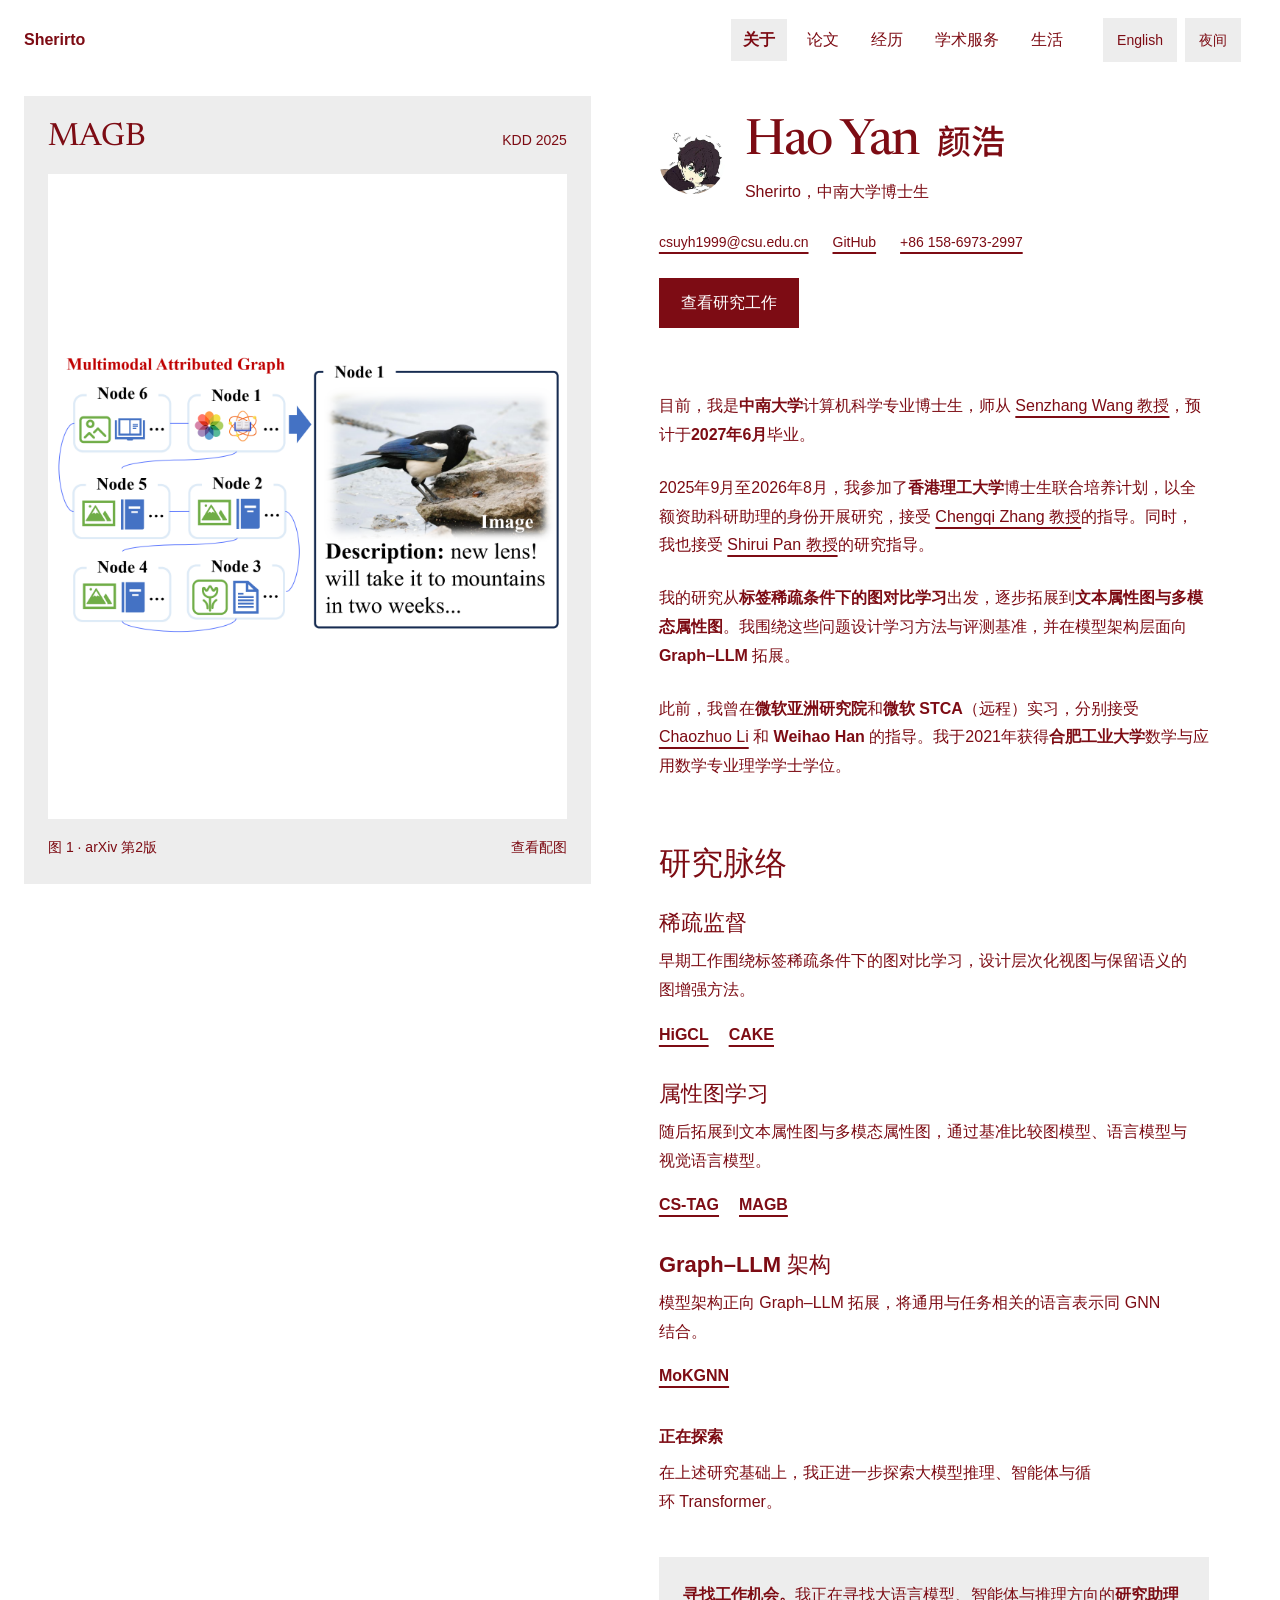
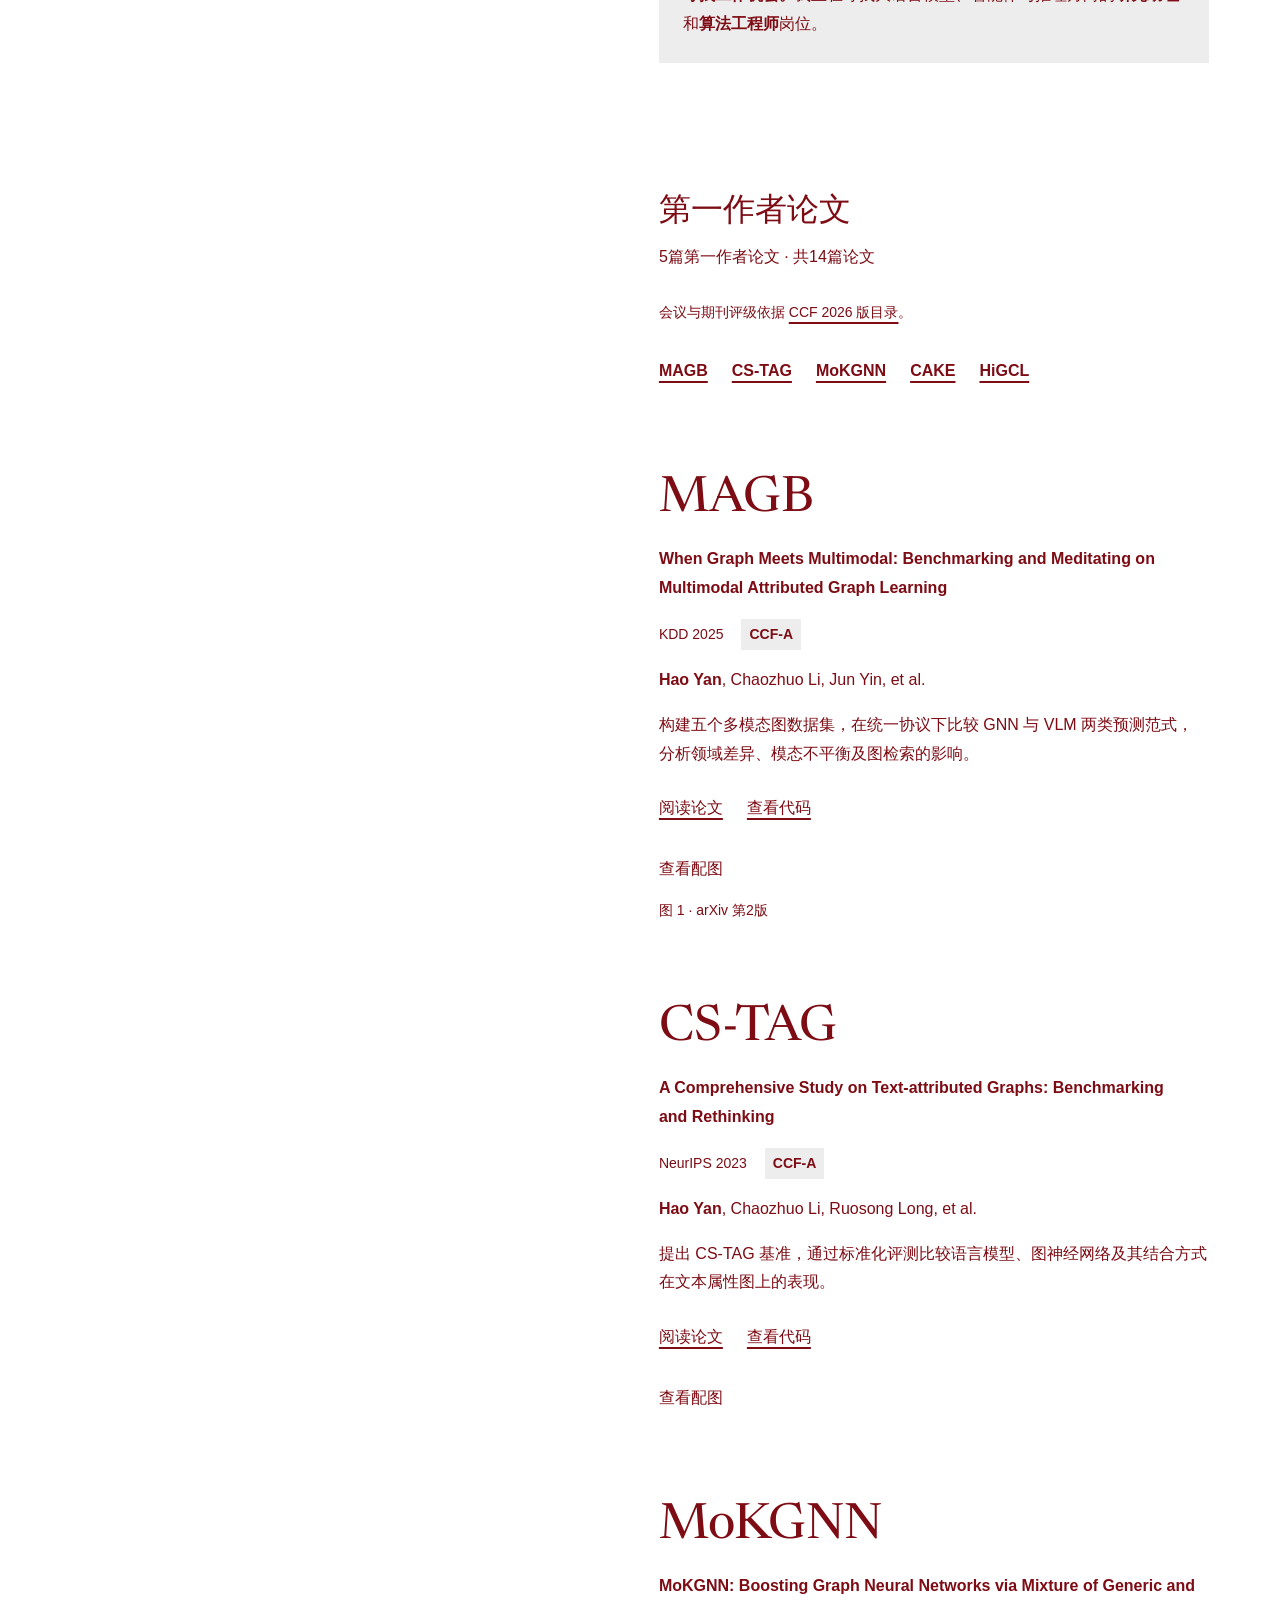
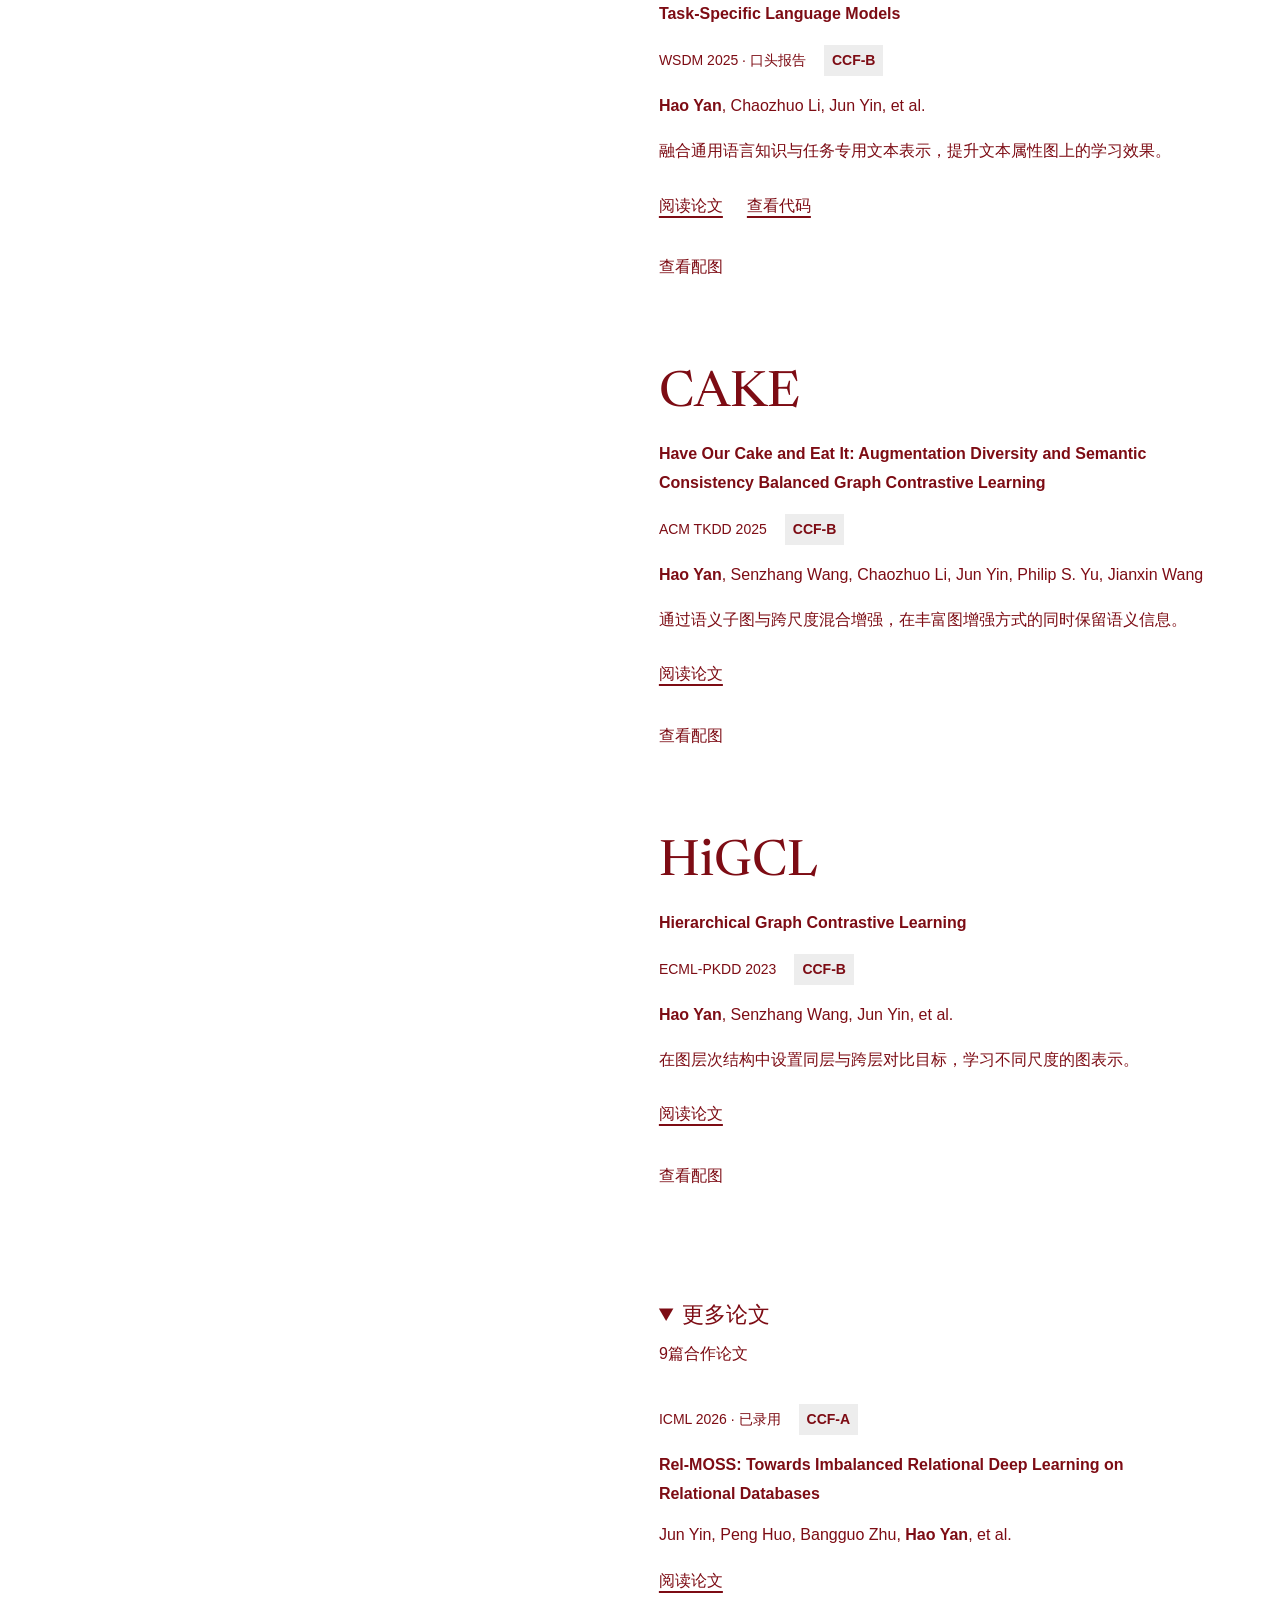
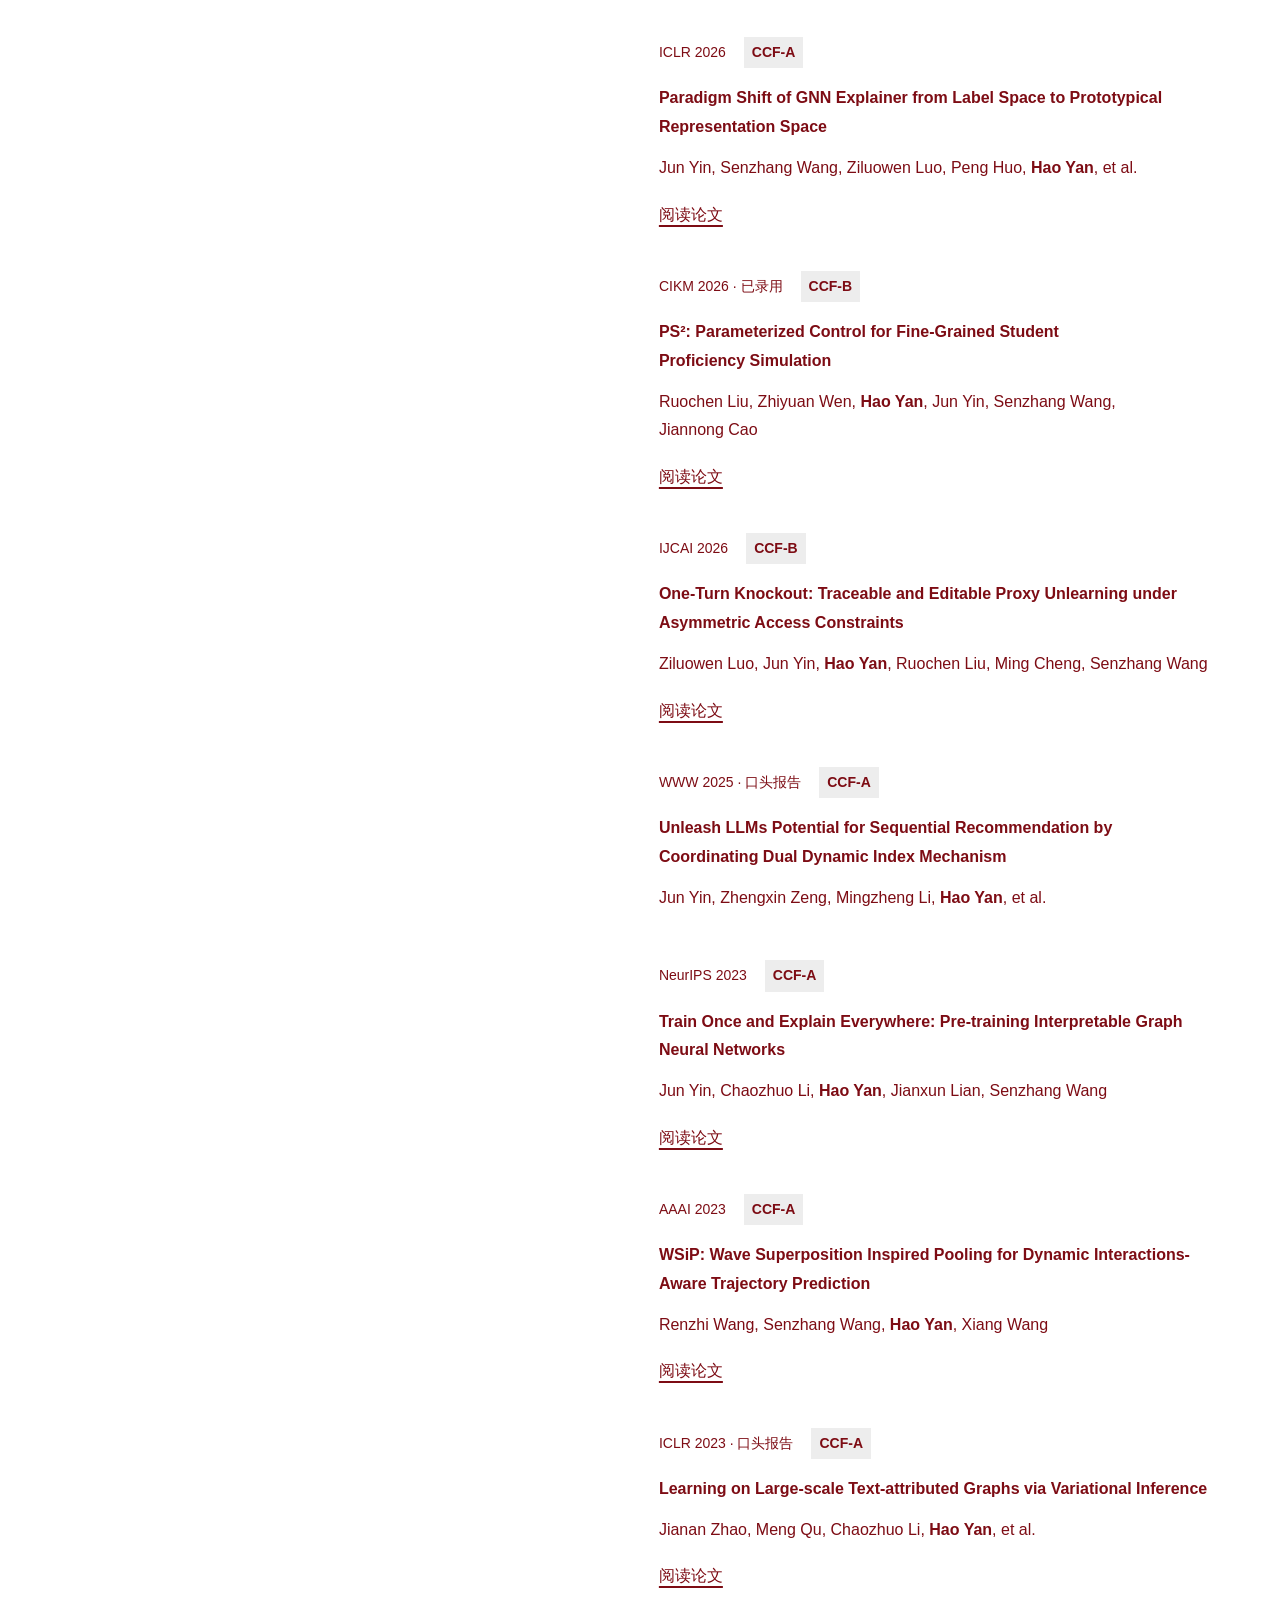
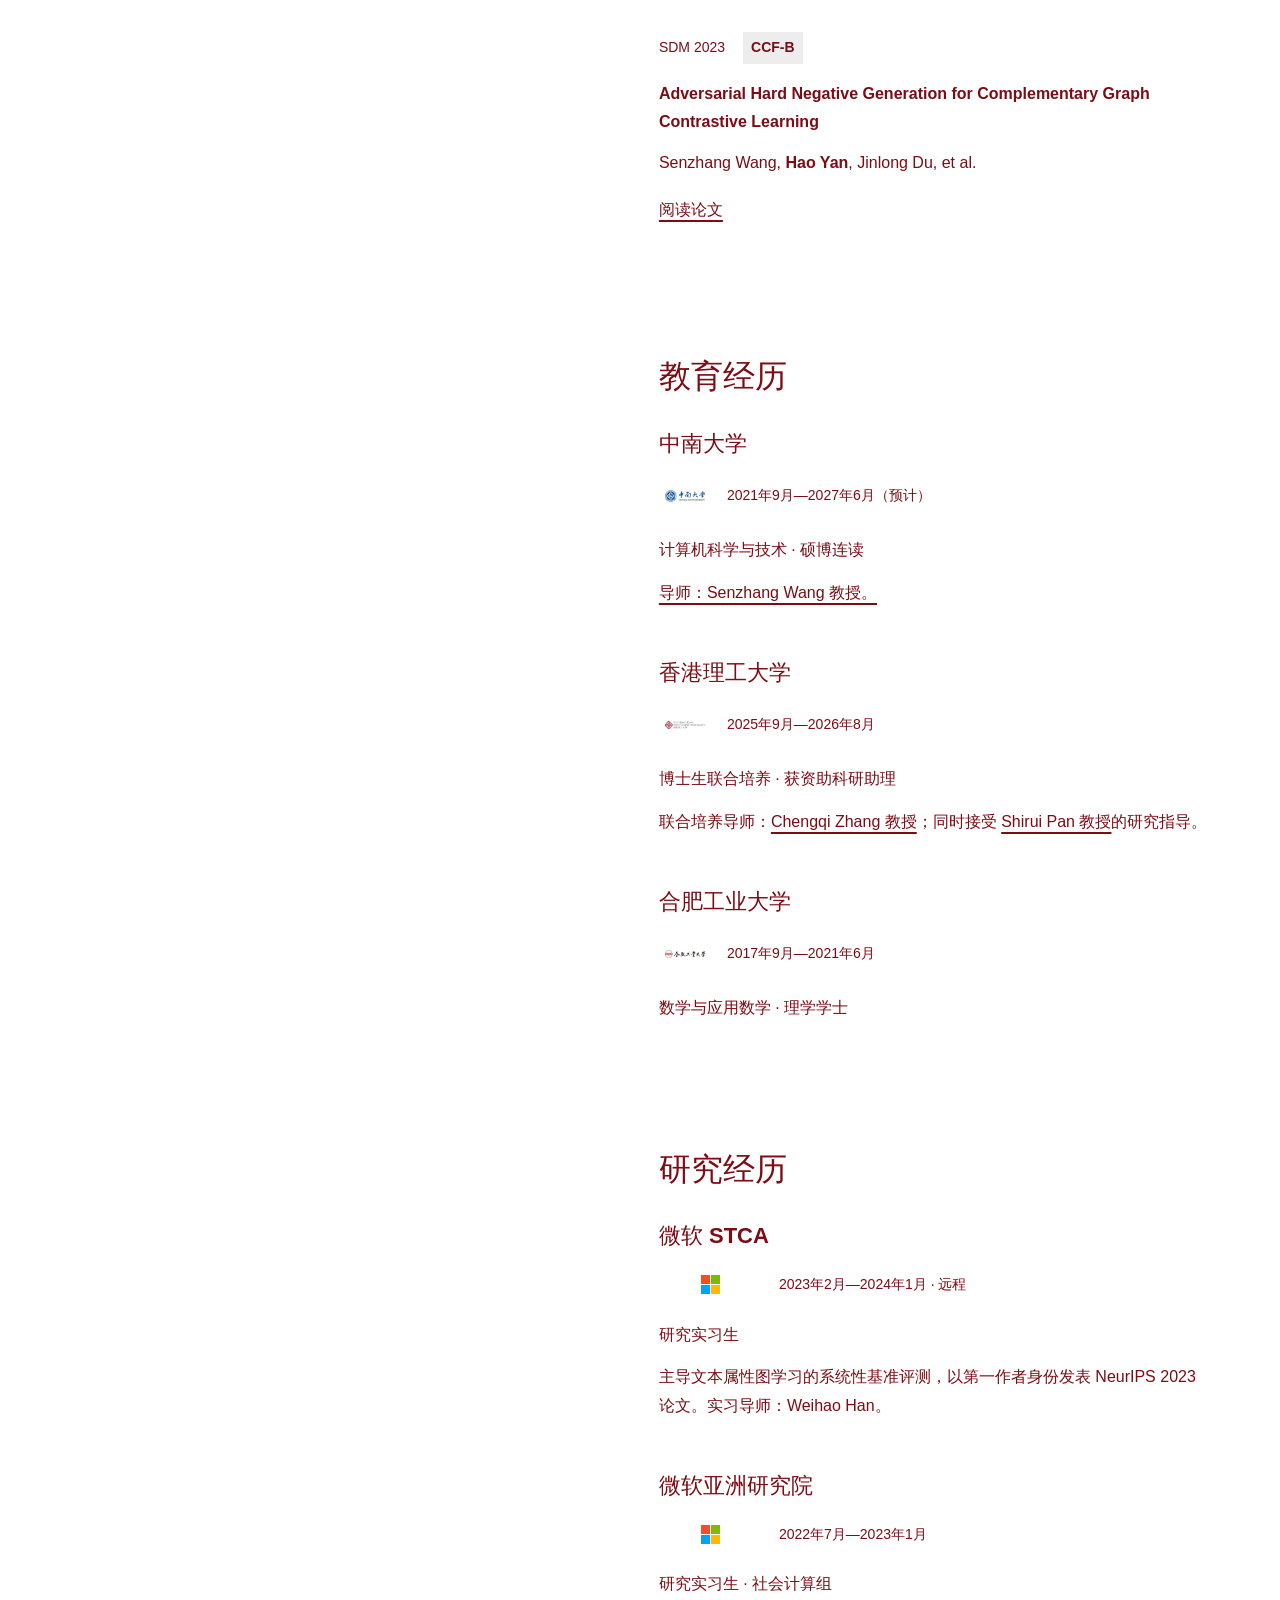
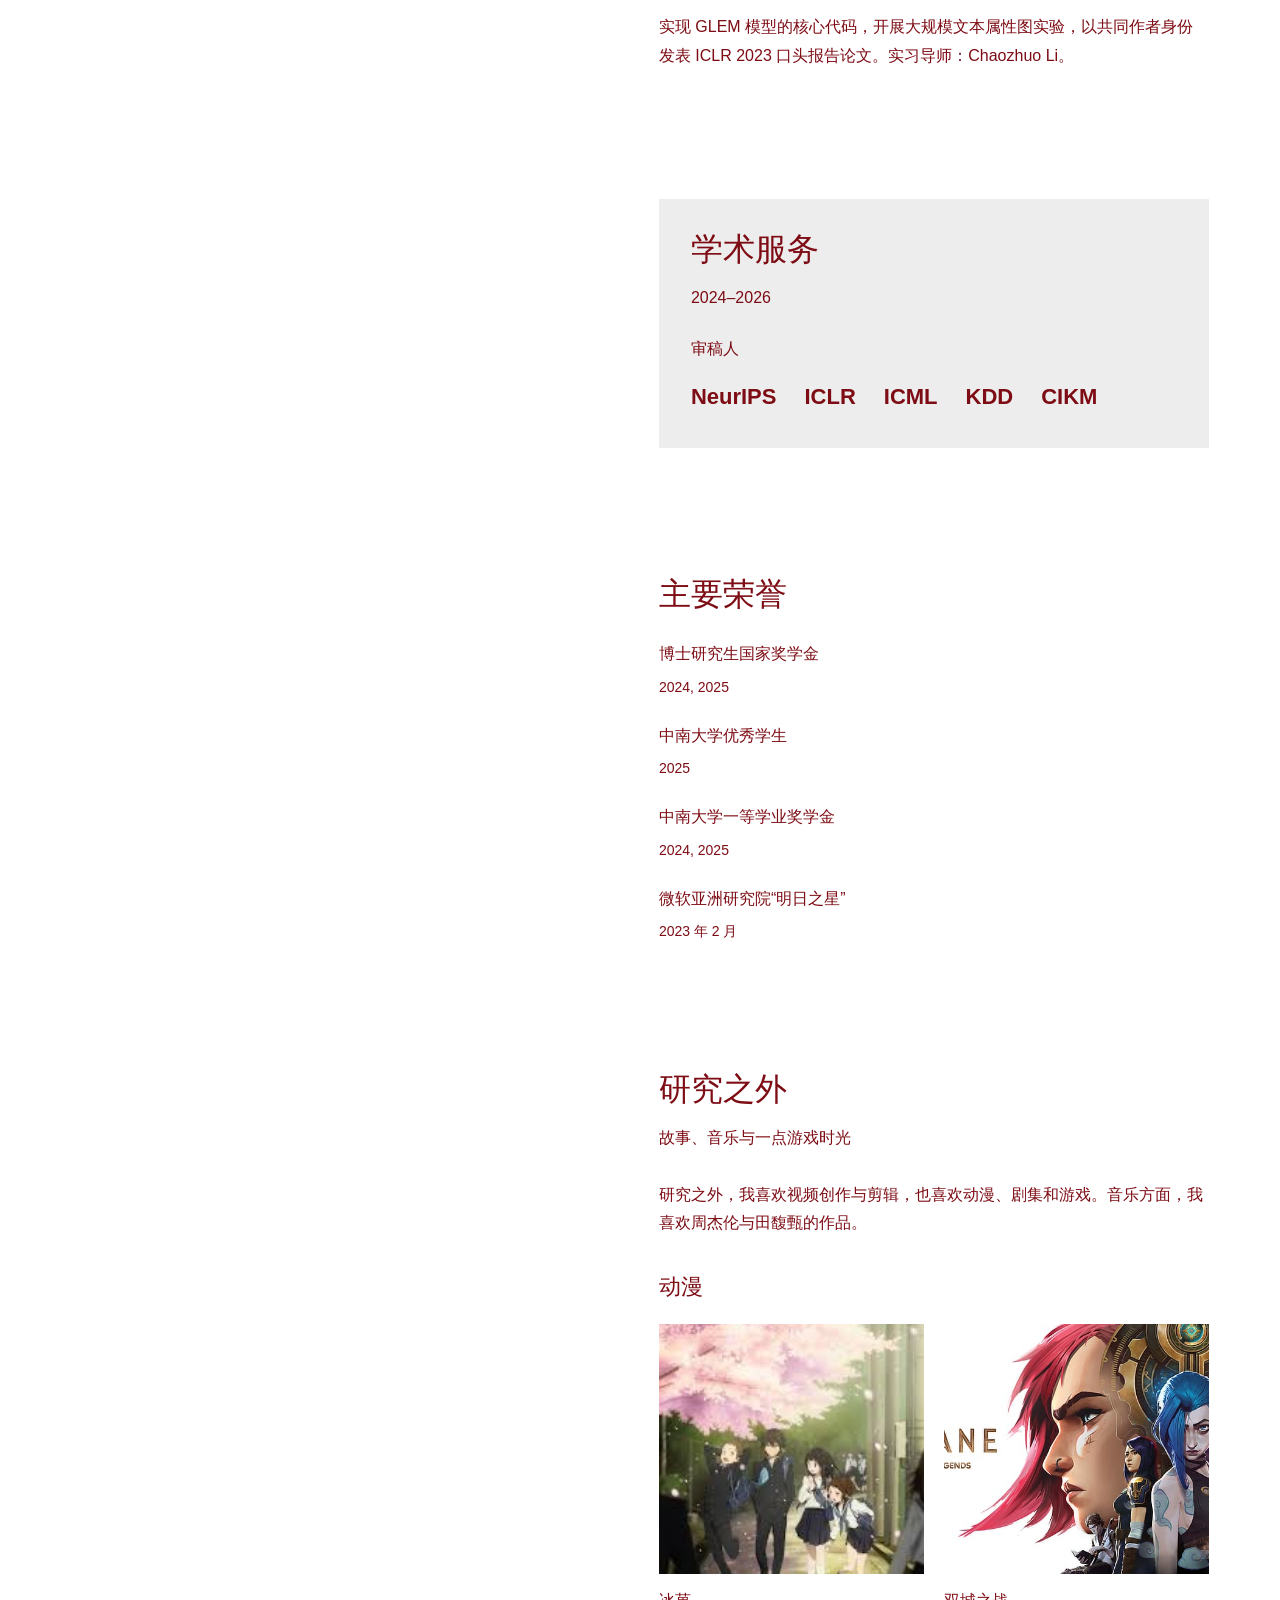
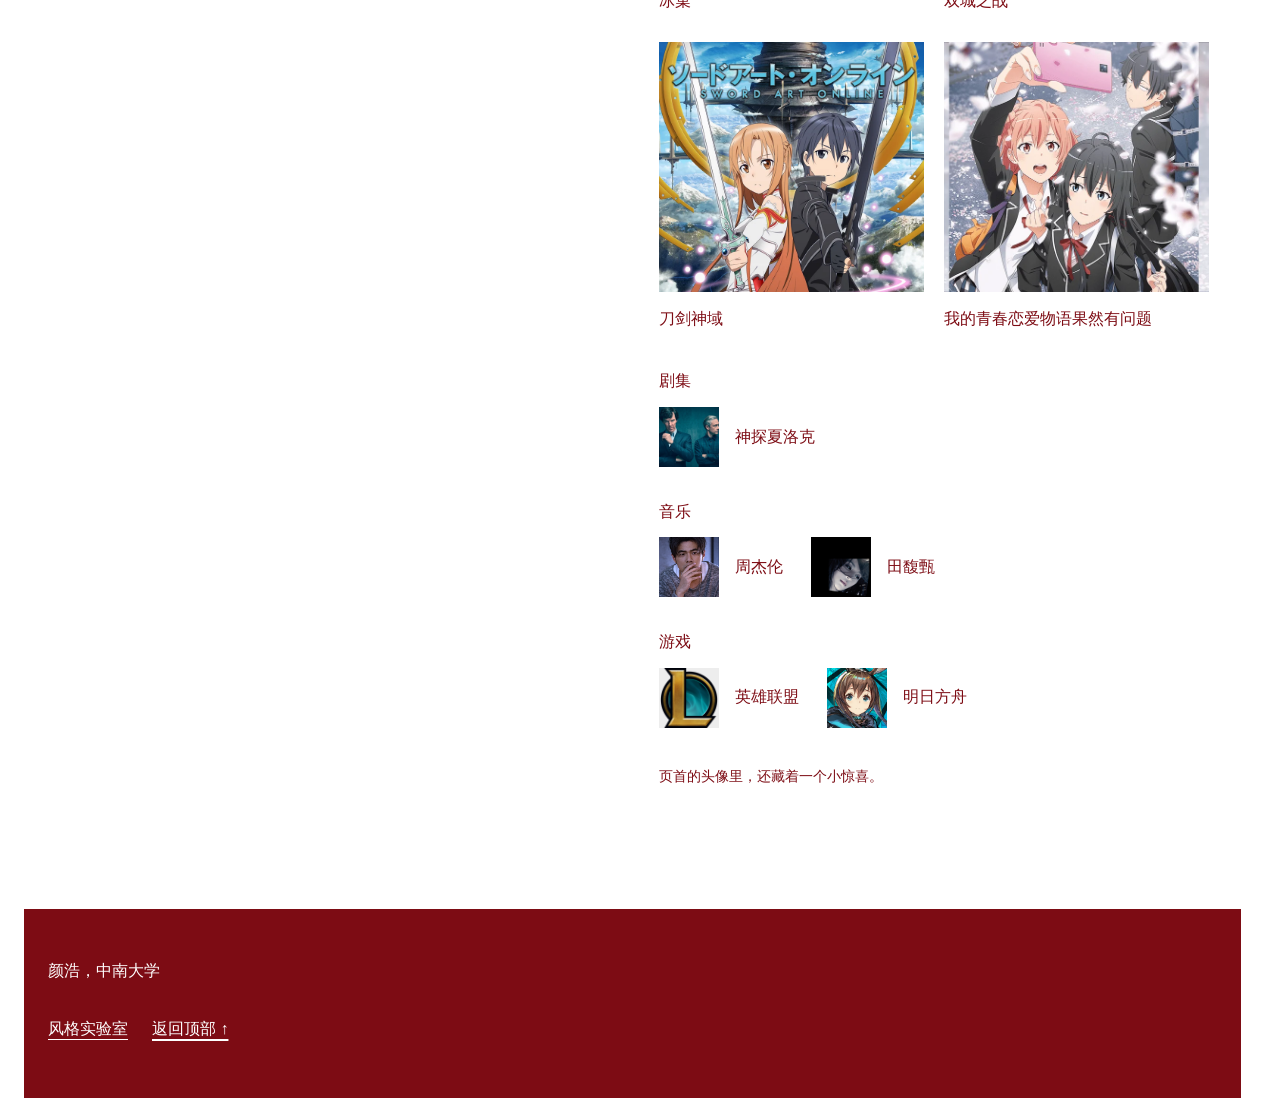
==== commit 309d414c: "Restyle academic homepage as a contextual research stage" ====
--- a/zh/index.html
+++ b/zh/index.html
@@ -13,108 +13,115 @@
 <meta property="og:description" content="中南大学博士生，预计2027年6月毕业。研究图与语言模型、多模态学习，关注大模型推理、智能体及循环 Transformer，寻找研究助理与算法工程师岗位。">
 <meta property="og:image" content="https://sktsherlock.github.io/images/hao.jpg">
 <meta name="twitter:card" content="summary">
-</head><body><a class="skip" href="#main">跳至正文</a><div class="page"><header class="masthead"><span class="masthead-label">学术主页</span><nav aria-label="主导航"><a href="#about">关于</a><a href="#research">论文</a><a href="#background">经历</a><a href="#service">学术服务</a></nav><div class="display-controls" aria-label="显示偏好"><a id="language-toggle" class="display-control" href="/" hreflang="en" lang="en" aria-label="View homepage in English">English</a><button id="theme-toggle" class="display-control" type="button" hidden><span data-theme-label>夜间</span></button></div><span class="reading-progress" aria-hidden="true"></span></header><main id="main"><section class="hero" aria-labelledby="name">
+</head><body><a class="skip" href="#main">跳至正文</a><div class="page"><header class="masthead"><a class="masthead-label" href="#name">Sherirto</a><nav aria-label="主导航"><a href="#about">关于</a><a href="#research">论文</a><a href="#background">经历</a><a href="#service">学术服务</a><a href="#life">生活</a></nav><div class="display-controls" aria-label="显示偏好"><a id="language-toggle" class="display-control" href="/" hreflang="en" lang="en" aria-label="View homepage in English">English</a><button id="theme-toggle" class="display-control" type="button" hidden><span data-theme-label>夜间</span></button></div><span class="reading-progress" aria-hidden="true"></span></header><main id="main" class="folio-layout">
+<aside id="research-stage" class="folio-stage" aria-labelledby="stage-title">
+<div class="stage-heading"><h2 id="stage-title">MAGB</h2><p data-stage-context>KDD 2025</p></div>
+<a id="stage-image-link" class="stage-image-link" href="../images/homepage/magb-data-example-arxiv-v2.png" data-figure-view data-figure-label="MAGB · KDD 2025" data-figure-title="When Graph Meets Multimodal: Benchmarking and Meditating on Multimodal Attributed Graph Learning" aria-label="查看完整论文配图：When Graph Meets Multimodal: Benchmarking and Meditating on Multimodal Attributed Graph Learning"><img class="stage-image" src="../images/homepage/magb-data-example-arxiv-v2.png" alt="由六个节点组成的多模态属性图，以及一个节点对应的鸟类照片和文本描述。" decoding="async"></a>
+<p class="stage-caption"><span data-stage-credit>图 1 · arXiv 第2版</span><span data-stage-action>查看配图</span></p>
+</aside>
+<div class="folio-reading"><section class="hero" aria-labelledby="name">
   <div class="identity-row">
     <div class="identity">
       <a id="personal-corner-trigger" class="avatar-link" href="#life" aria-label="探索 Sherirto 的个人兴趣" title="一个小惊喜"><img class="avatar" src="../images/hao.jpg" alt="颜浩的插画头像" width="66" height="66"></a>
       <div class="name-line">
-        <h1 id="name"><span lang="en">Hao Yan</span><span class="name-separator" aria-hidden="true">·</span><span class="chinese-name" lang="zh-CN">颜浩</span></h1>
-        <p class="english-name"><strong>Sherirto</strong> · 博士研究生</p>
+        <h1 id="name"><span lang="en">Hao Yan</span><span class="chinese-name" lang="zh-CN">颜浩</span></h1>
+        <p class="english-name"><strong>Sherirto</strong>，中南大学博士生</p>
       </div>
     </div>
-    <div class="contact-links"><a class="text-link email-link" href="mailto:csuyh1999@csu.edu.cn">csuyh1999@csu.edu.cn <span aria-hidden="true">↗</span></a><a class="text-link" href="https://github.com/sktsherlock">GitHub <span aria-hidden="true">↗</span></a><a class="text-link" href="tel:+8615869732997" aria-label="拨打电话 +86 158 6973 2997">+86 158-6973-2997 <span aria-hidden="true">↗</span></a></div>
+    <div class="contact-links"><a class="text-link email-link" href="mailto:csuyh1999@csu.edu.cn">csuyh1999@csu.edu.cn </a><a class="text-link" href="https://github.com/sktsherlock">GitHub </a><a class="text-link" href="tel:+8615869732997" aria-label="拨打电话 +86 158 6973 2997">+86 158-6973-2997 </a></div>
   </div>
+  <a class="primary-action" href="#research">查看研究工作</a>
+  <figure class="mobile-research-view"><a href="../images/homepage/magb-data-example-arxiv-v2.png"><img src="../images/homepage/magb-data-example-arxiv-v2.png" alt="MAGB 中同时带有图像和文本的多模态属性图" width="1410" height="792" decoding="async"></a><figcaption>MAGB，KDD 2025，图 1。</figcaption></figure>
   <div class="profile-grid">
-    <div class="about" id="about"><span id="about-me" class="legacy-anchor" aria-hidden="true"></span>
-      <h2>关于我</h2>
+    <div class="about" id="about" aria-label="About me"><span id="about-me" class="legacy-anchor" aria-hidden="true"></span>
+
       <div class="hero-bio">
         <p>目前，我是<strong>中南大学</strong>计算机科学专业博士生，师从 <a href="https://senzhangwangcsu.github.io/index.html">Senzhang Wang 教授</a>，预计于<strong>2027年6月</strong>毕业。</p>
         <p>2025年9月至2026年8月，我参加了<strong>香港理工大学</strong>博士生联合培养计划，以全额资助科研助理的身份开展研究，接受 <a href="https://chengqi-zhang.github.io/">Chengqi Zhang 教授</a>的指导。同时，我也接受 <a href="https://shiruipan.github.io/">Shirui Pan 教授</a>的研究指导。</p>
         <p>我的研究从<strong>标签稀疏条件下的图对比学习</strong>出发，逐步拓展到<strong>文本属性图与多模态属性图</strong>。我围绕这些问题设计学习方法与评测基准，并在模型架构层面向 <strong>Graph–LLM</strong> 拓展。</p>
-        <p class="bio-background">此前，我曾在<strong>微软亚洲研究院</strong>和<strong>微软 STCA</strong>（远程）实习，分别接受 <a href="https://whatsname1991.github.io/">Chaozhuo Li</a> 和 <strong>Weihao Han</strong> 的指导。我于2021年获得<strong>合肥工业大学</strong>数学与应用数学专业理学学士学位。 <a href="#background">教育与研究经历 ↓</a></p>
+        <p class="bio-background">此前，我曾在<strong>微软亚洲研究院</strong>和<strong>微软 STCA</strong>（远程）实习，分别接受 <a href="https://whatsname1991.github.io/">Chaozhuo Li</a> 和 <strong>Weihao Han</strong> 的指导。我于2021年获得<strong>合肥工业大学</strong>数学与应用数学专业理学学士学位。 </p>
       </div>
     </div>
     <aside class="research-overview" aria-labelledby="focus-title">
       <h2 id="focus-title">研究脉络</h2>
       <div class="focus-list">
-        <div class="focus-item"><span class="focus-step" aria-hidden="true">01</span><h3>标签稀疏下的图学习</h3><p>早期工作围绕标签稀疏条件下的图对比学习，设计层次化视图与保留语义的图增强方法。</p><div class="focus-links"><a href="#higcl">HiGCL</a><a href="#cake">CAKE</a></div></div>
-        <div class="focus-item"><span class="focus-step" aria-hidden="true">02</span><h3>文本属性图与多模态属性图</h3><p>随后拓展到文本属性图与多模态属性图，通过基准比较图模型、语言模型与视觉语言模型。</p><div class="focus-links"><a href="#tag">CS-TAG</a><a href="#magb">MAGB</a></div></div>
-        <div class="focus-item"><span class="focus-step" aria-hidden="true">03</span><h3>向 Graph–LLM 架构拓展</h3><p>模型架构正向 Graph–LLM 拓展，将通用与任务相关的语言表示同 GNN 结合。</p><div class="focus-links"><a href="#mokgnn">MoKGNN</a></div></div>
+        <div class="focus-item"><h3>稀疏监督</h3><p>早期工作围绕标签稀疏条件下的图对比学习，设计层次化视图与保留语义的图增强方法。</p><div class="focus-links"><a href="#higcl">HiGCL</a><a href="#cake">CAKE</a></div></div>
+        <div class="focus-item"><h3>属性图学习</h3><p>随后拓展到文本属性图与多模态属性图，通过基准比较图模型、语言模型与视觉语言模型。</p><div class="focus-links"><a href="#tag">CS-TAG</a><a href="#magb">MAGB</a></div></div>
+        <div class="focus-item"><h3>Graph–LLM 架构</h3><p>模型架构正向 Graph–LLM 拓展，将通用与任务相关的语言表示同 GNN 结合。</p><div class="focus-links"><a href="#mokgnn">MoKGNN</a></div></div>
       </div>
       <p class="research-direction"><strong>正在探索</strong>在上述研究基础上，我正进一步探索大模型推理、智能体与循环 Transformer。</p>
     </aside>
   </div>
   <p class="availability"><strong>寻找工作机会。</strong>我正在寻找大语言模型、智能体与推理方向的<strong>研究助理</strong>和<strong>算法工程师</strong>岗位。</p>
 </section><section id="research" aria-labelledby="research-title"><span id="projects" class="legacy-anchor" aria-hidden="true"></span><span id="-news" class="legacy-anchor" aria-hidden="true"></span><span id="-publication" class="legacy-anchor" aria-hidden="true"></span>
-<div class="section-heading"><h2 id="research-title"><span class="chapter-index" aria-hidden="true">01</span><span>第一作者论文</span></h2><p>5篇第一作者论文 · 共14篇论文</p></div>
+<div class="section-heading"><h2 id="research-title">第一作者论文</h2><p>5篇第一作者论文 · 共14篇论文</p></div>
 <p class="publication-note">会议与期刊评级依据 <a href="https://www.ccf.org.cn/Academic_Evaluation/By_category/">CCF 2026 版目录</a>。</p>
-<nav class="paper-index" aria-label="跳转到一作论文"><a href="#magb"><span aria-hidden="true">01</span>MAGB</a><a href="#tag"><span aria-hidden="true">02</span>CS-TAG</a><a href="#mokgnn"><span aria-hidden="true">03</span>MoKGNN</a><a href="#cake"><span aria-hidden="true">04</span>CAKE</a><a href="#higcl"><span aria-hidden="true">05</span>HiGCL</a></nav>
-<article class="paper paper-0" id="magb">
-  <figure><a href="../images/homepage/magb-data-example-arxiv-v2.png" data-figure-view data-figure-label="MAGB · KDD 2025" aria-label="查看完整论文配图：When Graph Meets Multimodal: Benchmarking and Meditating on Multimodal Attributed Graph Learning"><img src="../images/homepage/previews/magb.webp" alt="由六个节点组成的多模态属性图，以及一个节点对应的鸟类照片和文本描述。" loading="lazy" decoding="async"><span class="figure-hint" aria-hidden="true">查看配图 ↗</span></a><figcaption><span class="figure-index">01 / MAGB</span><span>图 1 · arXiv 第2版</span></figcaption></figure>
-  <div class="paper-copy"><p class="eyebrow venue"><span>KDD 2025</span><span class="ccf-badge" data-tier="A">CCF-A</span></p><h3 lang="en"><a class="paper-title-link" href="https://doi.org/10.1145/3711896.3737404">When Graph Meets Multimodal: Benchmarking and Meditating on Multimodal Attributed Graph Learning</a></h3><p class="authors" lang="en"><strong>Hao Yan</strong>, Chaozhuo Li, Jun Yin, et al.</p><p class="paper-summary">构建五个多模态图数据集，在统一协议下比较 GNN 与 VLM 两类预测范式，分析领域差异、模态不平衡及图检索的影响。</p><div class="paper-links"><a class="text-link" href="https://doi.org/10.1145/3711896.3737404">阅读论文 <span aria-hidden="true">↗</span></a><a class="text-link" href="https://github.com/sktsherlock/MAGB">查看代码 <span aria-hidden="true">↗</span></a></div></div>
+<nav class="paper-index" aria-label="跳转到一作论文"><a href="#magb">MAGB</a><a href="#tag">CS-TAG</a><a href="#mokgnn">MoKGNN</a><a href="#cake">CAKE</a><a href="#higcl">HiGCL</a></nav>
+<article class="paper paper-0" id="magb" data-stage-key="magb" aria-labelledby="magb-heading">
+  <figure><a href="../images/homepage/magb-data-example-arxiv-v2.png" data-figure-view data-figure-label="MAGB · KDD 2025" data-figure-title="When Graph Meets Multimodal: Benchmarking and Meditating on Multimodal Attributed Graph Learning" aria-label="查看完整论文配图：When Graph Meets Multimodal: Benchmarking and Meditating on Multimodal Attributed Graph Learning"><img src="../images/homepage/previews/magb.webp" alt="由六个节点组成的多模态属性图，以及一个节点对应的鸟类照片和文本描述。" width="1000" height="562" loading="lazy" decoding="async"><span class="figure-hint">查看配图</span></a><figcaption>图 1 · arXiv 第2版</figcaption></figure>
+  <div class="paper-copy"><h3 id="magb-heading" lang="en">MAGB</h3><p class="paper-citation" lang="en"><a class="paper-title-link" href="https://doi.org/10.1145/3711896.3737404">When Graph Meets Multimodal: Benchmarking and Meditating on Multimodal Attributed Graph Learning</a></p><p class="venue"><span>KDD 2025</span><span class="ccf-badge" data-tier="A">CCF-A</span></p><p class="authors" lang="en"><strong>Hao Yan</strong>, Chaozhuo Li, Jun Yin, et al.</p><p class="paper-summary">构建五个多模态图数据集，在统一协议下比较 GNN 与 VLM 两类预测范式，分析领域差异、模态不平衡及图检索的影响。</p><div class="paper-links"><a class="text-link" href="https://doi.org/10.1145/3711896.3737404">阅读论文</a><a class="text-link" href="https://github.com/sktsherlock/MAGB">查看代码</a></div></div>
 </article>
-<article class="paper paper-1" id="tag">
-  <figure><a href="../images/CSTAG.png" data-figure-view data-figure-label="CS-TAG · NeurIPS 2023" aria-label="查看完整论文配图：A Comprehensive Study on Text-attributed Graphs: Benchmarking and Rethinking"><img src="../images/homepage/previews/tag.webp" alt="面向文本属性图学习，系统评测语言模型与图模型。" loading="lazy" decoding="async"><span class="figure-hint" aria-hidden="true">查看配图 ↗</span></a><figcaption><span class="figure-index">02 / CS-TAG</span></figcaption></figure>
-  <div class="paper-copy"><p class="eyebrow venue"><span>NeurIPS 2023</span><span class="ccf-badge" data-tier="A">CCF-A</span></p><h3 lang="en"><a class="paper-title-link" href="https://papers.neurips.cc/paper_files/paper/2023/file/37d00f567a18b478065f1a91b95622a0-Paper-Datasets_and_Benchmarks.pdf">A Comprehensive Study on Text-attributed Graphs: Benchmarking and Rethinking</a></h3><p class="authors" lang="en"><strong>Hao Yan</strong>, Chaozhuo Li, Ruosong Long, et al.</p><p class="paper-summary">提出 CS-TAG 基准，通过标准化评测比较语言模型、图神经网络及其结合方式在文本属性图上的表现。</p><div class="paper-links"><a class="text-link" href="https://papers.neurips.cc/paper_files/paper/2023/file/37d00f567a18b478065f1a91b95622a0-Paper-Datasets_and_Benchmarks.pdf">阅读论文 <span aria-hidden="true">↗</span></a><a class="text-link" href="https://github.com/sktsherlock/TAG-Benchmark">查看代码 <span aria-hidden="true">↗</span></a></div></div>
+<article class="paper paper-1" id="tag" data-stage-key="tag" aria-labelledby="tag-heading">
+  <figure><a href="../images/CSTAG.png" data-figure-view data-figure-label="CS-TAG · NeurIPS 2023" data-figure-title="A Comprehensive Study on Text-attributed Graphs: Benchmarking and Rethinking" aria-label="查看完整论文配图：A Comprehensive Study on Text-attributed Graphs: Benchmarking and Rethinking"><img src="../images/homepage/previews/tag.webp" alt="面向文本属性图学习，系统评测语言模型与图模型。" width="1000" height="524" loading="lazy" decoding="async"><span class="figure-hint">查看配图</span></a></figure>
+  <div class="paper-copy"><h3 id="tag-heading" lang="en">CS-TAG</h3><p class="paper-citation" lang="en"><a class="paper-title-link" href="https://papers.neurips.cc/paper_files/paper/2023/file/37d00f567a18b478065f1a91b95622a0-Paper-Datasets_and_Benchmarks.pdf">A Comprehensive Study on Text-attributed Graphs: Benchmarking and Rethinking</a></p><p class="venue"><span>NeurIPS 2023</span><span class="ccf-badge" data-tier="A">CCF-A</span></p><p class="authors" lang="en"><strong>Hao Yan</strong>, Chaozhuo Li, Ruosong Long, et al.</p><p class="paper-summary">提出 CS-TAG 基准，通过标准化评测比较语言模型、图神经网络及其结合方式在文本属性图上的表现。</p><div class="paper-links"><a class="text-link" href="https://papers.neurips.cc/paper_files/paper/2023/file/37d00f567a18b478065f1a91b95622a0-Paper-Datasets_and_Benchmarks.pdf">阅读论文</a><a class="text-link" href="https://github.com/sktsherlock/TAG-Benchmark">查看代码</a></div></div>
 </article>
-<article class="paper paper-2" id="mokgnn">
-  <figure><a href="../images/MokGNN.jpg" data-figure-view data-figure-label="MoKGNN · WSDM 2025 · Oral" aria-label="查看完整论文配图：MoKGNN: Boosting Graph Neural Networks via Mixture of Generic and Task-Specific Language Models"><img src="../images/homepage/previews/mokgnn.webp" alt="将通用语言模型、任务专用语言模型与图表示学习相结合。" loading="lazy" decoding="async"><span class="figure-hint" aria-hidden="true">查看配图 ↗</span></a><figcaption><span class="figure-index">03 / MoKGNN</span></figcaption></figure>
-  <div class="paper-copy"><p class="eyebrow venue"><span>WSDM 2025 · 口头报告</span><span class="ccf-badge" data-tier="B">CCF-B</span></p><h3 lang="en"><a class="paper-title-link" href="https://doi.org/10.1145/3701551.3703571">MoKGNN: Boosting Graph Neural Networks via Mixture of Generic and Task-Specific Language Models</a></h3><p class="authors" lang="en"><strong>Hao Yan</strong>, Chaozhuo Li, Jun Yin, et al.</p><p class="paper-summary">融合通用语言知识与任务专用文本表示，提升文本属性图上的学习效果。</p><div class="paper-links"><a class="text-link" href="https://doi.org/10.1145/3701551.3703571">阅读论文 <span aria-hidden="true">↗</span></a><a class="text-link" href="https://github.com/sktsherlock/MoKGNN">查看代码 <span aria-hidden="true">↗</span></a></div></div>
+<article class="paper paper-2" id="mokgnn" data-stage-key="mokgnn" aria-labelledby="mokgnn-heading">
+  <figure><a href="../images/MokGNN.jpg" data-figure-view data-figure-label="MoKGNN · WSDM 2025 · Oral" data-figure-title="MoKGNN: Boosting Graph Neural Networks via Mixture of Generic and Task-Specific Language Models" aria-label="查看完整论文配图：MoKGNN: Boosting Graph Neural Networks via Mixture of Generic and Task-Specific Language Models"><img src="../images/homepage/previews/mokgnn.webp" alt="将通用语言模型、任务专用语言模型与图表示学习相结合。" width="1000" height="382" loading="lazy" decoding="async"><span class="figure-hint">查看配图</span></a></figure>
+  <div class="paper-copy"><h3 id="mokgnn-heading" lang="en">MoKGNN</h3><p class="paper-citation" lang="en"><a class="paper-title-link" href="https://doi.org/10.1145/3701551.3703571">MoKGNN: Boosting Graph Neural Networks via Mixture of Generic and Task-Specific Language Models</a></p><p class="venue"><span>WSDM 2025 · 口头报告</span><span class="ccf-badge" data-tier="B">CCF-B</span></p><p class="authors" lang="en"><strong>Hao Yan</strong>, Chaozhuo Li, Jun Yin, et al.</p><p class="paper-summary">融合通用语言知识与任务专用文本表示，提升文本属性图上的学习效果。</p><div class="paper-links"><a class="text-link" href="https://doi.org/10.1145/3701551.3703571">阅读论文</a><a class="text-link" href="https://github.com/sktsherlock/MoKGNN">查看代码</a></div></div>
 </article>
-<article class="paper paper-3" id="cake">
-  <figure><a href="../images/TKDD.jpg" data-figure-view data-figure-label="CAKE · ACM TKDD 2025" aria-label="查看完整论文配图：Have Our Cake and Eat It: Augmentation Diversity and Semantic Consistency Balanced Graph Contrastive Learning"><img src="../images/homepage/previews/cake.webp" alt="通过跨尺度图对比学习，兼顾语义一致性与增强多样性。" loading="lazy" decoding="async"><span class="figure-hint" aria-hidden="true">查看配图 ↗</span></a><figcaption><span class="figure-index">04 / CAKE</span></figcaption></figure>
-  <div class="paper-copy"><p class="eyebrow venue"><span>ACM TKDD 2025</span><span class="ccf-badge" data-tier="B">CCF-B</span></p><h3 lang="en"><a class="paper-title-link" href="https://doi.org/10.1145/3728646">Have Our Cake and Eat It: Augmentation Diversity and Semantic Consistency Balanced Graph Contrastive Learning</a></h3><p class="authors" lang="en"><strong>Hao Yan</strong>, Senzhang Wang, Chaozhuo Li, Jun Yin, Philip S. Yu, Jianxin Wang</p><p class="paper-summary">通过语义子图与跨尺度混合增强，在丰富图增强方式的同时保留语义信息。</p><div class="paper-links"><a class="text-link" href="https://doi.org/10.1145/3728646">阅读论文 <span aria-hidden="true">↗</span></a></div></div>
+<article class="paper paper-3" id="cake" data-stage-key="cake" aria-labelledby="cake-heading">
+  <figure><a href="../images/TKDD.jpg" data-figure-view data-figure-label="CAKE · ACM TKDD 2025" data-figure-title="Have Our Cake and Eat It: Augmentation Diversity and Semantic Consistency Balanced Graph Contrastive Learning" aria-label="查看完整论文配图：Have Our Cake and Eat It: Augmentation Diversity and Semantic Consistency Balanced Graph Contrastive Learning"><img src="../images/homepage/previews/cake.webp" alt="通过跨尺度图对比学习，兼顾语义一致性与增强多样性。" width="1000" height="555" loading="lazy" decoding="async"><span class="figure-hint">查看配图</span></a></figure>
+  <div class="paper-copy"><h3 id="cake-heading" lang="en">CAKE</h3><p class="paper-citation" lang="en"><a class="paper-title-link" href="https://doi.org/10.1145/3728646">Have Our Cake and Eat It: Augmentation Diversity and Semantic Consistency Balanced Graph Contrastive Learning</a></p><p class="venue"><span>ACM TKDD 2025</span><span class="ccf-badge" data-tier="B">CCF-B</span></p><p class="authors" lang="en"><strong>Hao Yan</strong>, Senzhang Wang, Chaozhuo Li, Jun Yin, Philip S. Yu, Jianxin Wang</p><p class="paper-summary">通过语义子图与跨尺度混合增强，在丰富图增强方式的同时保留语义信息。</p><div class="paper-links"><a class="text-link" href="https://doi.org/10.1145/3728646">阅读论文</a></div></div>
 </article>
-<article class="paper paper-4" id="higcl">
-  <figure><a href="../images/HIGCL.jpg" data-figure-view data-figure-label="HiGCL · ECML-PKDD 2023" aria-label="查看完整论文配图：Hierarchical Graph Contrastive Learning"><img src="../images/homepage/previews/higcl.webp" alt="在池化形成的图层次结构上，开展同层与跨层对比学习。" loading="lazy" decoding="async"><span class="figure-hint" aria-hidden="true">查看配图 ↗</span></a><figcaption><span class="figure-index">05 / HiGCL</span></figcaption></figure>
-  <div class="paper-copy"><p class="eyebrow venue"><span>ECML-PKDD 2023</span><span class="ccf-badge" data-tier="B">CCF-B</span></p><h3 lang="en"><a class="paper-title-link" href="https://link.springer.com/chapter/10.1007/978-3-031-43415-0_41">Hierarchical Graph Contrastive Learning</a></h3><p class="authors" lang="en"><strong>Hao Yan</strong>, Senzhang Wang, Jun Yin, et al.</p><p class="paper-summary">在图层次结构中设置同层与跨层对比目标，学习不同尺度的图表示。</p><div class="paper-links"><a class="text-link" href="https://link.springer.com/chapter/10.1007/978-3-031-43415-0_41">阅读论文 <span aria-hidden="true">↗</span></a></div></div>
+<article class="paper paper-4" id="higcl" data-stage-key="higcl" aria-labelledby="higcl-heading">
+  <figure><a href="../images/HIGCL.jpg" data-figure-view data-figure-label="HiGCL · ECML-PKDD 2023" data-figure-title="Hierarchical Graph Contrastive Learning" aria-label="查看完整论文配图：Hierarchical Graph Contrastive Learning"><img src="../images/homepage/previews/higcl.webp" alt="在池化形成的图层次结构上，开展同层与跨层对比学习。" width="1000" height="534" loading="lazy" decoding="async"><span class="figure-hint">查看配图</span></a></figure>
+  <div class="paper-copy"><h3 id="higcl-heading" lang="en">HiGCL</h3><p class="paper-citation" lang="en"><a class="paper-title-link" href="https://link.springer.com/chapter/10.1007/978-3-031-43415-0_41">Hierarchical Graph Contrastive Learning</a></p><p class="venue"><span>ECML-PKDD 2023</span><span class="ccf-badge" data-tier="B">CCF-B</span></p><p class="authors" lang="en"><strong>Hao Yan</strong>, Senzhang Wang, Jun Yin, et al.</p><p class="paper-summary">在图层次结构中设置同层与跨层对比目标，学习不同尺度的图表示。</p><div class="paper-links"><a class="text-link" href="https://link.springer.com/chapter/10.1007/978-3-031-43415-0_41">阅读论文</a></div></div>
 </article>
-<details class="publication-record" open><summary>更多论文 <span>9篇合作论文</span></summary><article class="archive-paper" id="relmoss"><p class="archive-venue"><span>ICML 2026 · 已录用</span><span class="ccf-badge" data-tier="A">CCF-A</span></p><div><h3 lang="en"><a class="paper-title-link" href="https://arxiv.org/abs/2603.07916">Rel-MOSS: Towards Imbalanced Relational Deep Learning on Relational Databases</a></h3><p class="authors" lang="en">Jun Yin, Peng Huo, Bangguo Zhu, <strong>Hao Yan</strong>, et al.</p><div class="paper-links"><a class="text-link" href="https://arxiv.org/abs/2603.07916">阅读论文 <span aria-hidden="true">↗</span></a></div></div></article>
-<article class="archive-paper" id="proto"><p class="archive-venue"><span>ICLR 2026</span><span class="ccf-badge" data-tier="A">CCF-A</span></p><div><h3 lang="en"><a class="paper-title-link" href="https://openreview.net/forum?id=X7eYISNf01">Paradigm Shift of GNN Explainer from Label Space to Prototypical Representation Space</a></h3><p class="authors" lang="en">Jun Yin, Senzhang Wang, Ziluowen Luo, Peng Huo, <strong>Hao Yan</strong>, et al.</p><div class="paper-links"><a class="text-link" href="https://openreview.net/forum?id=X7eYISNf01">阅读论文 <span aria-hidden="true">↗</span></a></div></div></article>
-<article class="archive-paper" id="ps2"><p class="archive-venue"><span>CIKM 2026 · 已录用</span><span class="ccf-badge" data-tier="B">CCF-B</span></p><div><h3 lang="en"><a class="paper-title-link" href="https://arxiv.org/abs/2602.00850">PS²: Parameterized Control for Fine-Grained Student Proficiency Simulation</a></h3><p class="authors" lang="en">Ruochen Liu, Zhiyuan Wen, <strong>Hao Yan</strong>, Jun Yin, Senzhang Wang, Jiannong Cao</p><div class="paper-links"><a class="text-link" href="https://arxiv.org/abs/2602.00850">阅读论文 <span aria-hidden="true">↗</span></a></div></div></article>
-<article class="archive-paper" id="otk"><p class="archive-venue"><span>IJCAI 2026</span><span class="ccf-badge" data-tier="B">CCF-B</span></p><div><h3 lang="en"><a class="paper-title-link" href="https://www.ijcai.org/proceedings/2026/78">One-Turn Knockout: Traceable and Editable Proxy Unlearning under Asymmetric Access Constraints</a></h3><p class="authors" lang="en">Ziluowen Luo, Jun Yin, <strong>Hao Yan</strong>, Ruochen Liu, Ming Cheng, Senzhang Wang</p><div class="paper-links"><a class="text-link" href="https://www.ijcai.org/proceedings/2026/78">阅读论文 <span aria-hidden="true">↗</span></a></div></div></article>
-<article class="archive-paper" id="dualindex"><p class="archive-venue"><span>WWW 2025 · 口头报告</span><span class="ccf-badge" data-tier="A">CCF-A</span></p><div><h3 lang="en">Unleash LLMs Potential for Sequential Recommendation by Coordinating Dual Dynamic Index Mechanism</h3><p class="authors" lang="en">Jun Yin, Zhengxin Zeng, Mingzheng Li, <strong>Hao Yan</strong>, et al.</p><div class="paper-links"></div></div></article>
-<article class="archive-paper" id="pignn"><p class="archive-venue"><span>NeurIPS 2023</span><span class="ccf-badge" data-tier="A">CCF-A</span></p><div><h3 lang="en"><a class="paper-title-link" href="https://papers.neurips.cc/paper_files/paper/2023/file/6ecd51685e2d765bc0ad32a2e73faf62-Paper-Conference.pdf">Train Once and Explain Everywhere: Pre-training Interpretable Graph Neural Networks</a></h3><p class="authors" lang="en">Jun Yin, Chaozhuo Li, <strong>Hao Yan</strong>, Jianxun Lian, Senzhang Wang</p><div class="paper-links"><a class="text-link" href="https://papers.neurips.cc/paper_files/paper/2023/file/6ecd51685e2d765bc0ad32a2e73faf62-Paper-Conference.pdf">阅读论文 <span aria-hidden="true">↗</span></a></div></div></article>
-<article class="archive-paper" id="wsip"><p class="archive-venue"><span>AAAI 2023</span><span class="ccf-badge" data-tier="A">CCF-A</span></p><div><h3 lang="en"><a class="paper-title-link" href="https://doi.org/10.1609/aaai.v37i4.25592">WSiP: Wave Superposition Inspired Pooling for Dynamic Interactions-Aware Trajectory Prediction</a></h3><p class="authors" lang="en">Renzhi Wang, Senzhang Wang, <strong>Hao Yan</strong>, Xiang Wang</p><div class="paper-links"><a class="text-link" href="https://doi.org/10.1609/aaai.v37i4.25592">阅读论文 <span aria-hidden="true">↗</span></a></div></div></article>
-<article class="archive-paper" id="glem"><p class="archive-venue"><span>ICLR 2023 · 口头报告</span><span class="ccf-badge" data-tier="A">CCF-A</span></p><div><h3 lang="en"><a class="paper-title-link" href="https://arxiv.org/abs/2210.14709">Learning on Large-scale Text-attributed Graphs via Variational Inference</a></h3><p class="authors" lang="en">Jianan Zhao, Meng Qu, Chaozhuo Li, <strong>Hao Yan</strong>, et al.</p><div class="paper-links"><a class="text-link" href="https://arxiv.org/abs/2210.14709">阅读论文 <span aria-hidden="true">↗</span></a></div></div></article>
-<article class="archive-paper" id="adgcl"><p class="archive-venue"><span>SDM 2023</span><span class="ccf-badge" data-tier="B">CCF-B</span></p><div><h3 lang="en"><a class="paper-title-link" href="https://epubs.siam.org/doi/10.1137/1.9781611977653.ch19">Adversarial Hard Negative Generation for Complementary Graph Contrastive Learning</a></h3><p class="authors" lang="en">Senzhang Wang, <strong>Hao Yan</strong>, Jinlong Du, et al.</p><div class="paper-links"><a class="text-link" href="https://epubs.siam.org/doi/10.1137/1.9781611977653.ch19">阅读论文 <span aria-hidden="true">↗</span></a></div></div></article></details>
-</section><section class="history" id="background" aria-label="教育与研究经历"><span id="-experience" class="legacy-anchor" aria-hidden="true"></span><span id="-education" class="legacy-anchor" aria-hidden="true"></span><div class="education-history"><h2><span class="chapter-index" aria-hidden="true">02</span><span>教育经历</span></h2><div class="history-list education-list"><article class="history-entry">
+<details class="publication-record" open><summary>更多论文 <span>9篇合作论文</span></summary><article class="archive-paper" id="relmoss"><p class="archive-venue"><span>ICML 2026 · 已录用</span><span class="ccf-badge" data-tier="A">CCF-A</span></p><div><p class="paper-citation" lang="en"><a class="paper-title-link" href="https://arxiv.org/abs/2603.07916">Rel-MOSS: Towards Imbalanced Relational Deep Learning on Relational Databases</a></p><p class="authors" lang="en">Jun Yin, Peng Huo, Bangguo Zhu, <strong>Hao Yan</strong>, et al.</p><div class="paper-links"><a class="text-link" href="https://arxiv.org/abs/2603.07916">阅读论文</a></div></div></article>
+<article class="archive-paper" id="proto"><p class="archive-venue"><span>ICLR 2026</span><span class="ccf-badge" data-tier="A">CCF-A</span></p><div><p class="paper-citation" lang="en"><a class="paper-title-link" href="https://openreview.net/forum?id=X7eYISNf01">Paradigm Shift of GNN Explainer from Label Space to Prototypical Representation Space</a></p><p class="authors" lang="en">Jun Yin, Senzhang Wang, Ziluowen Luo, Peng Huo, <strong>Hao Yan</strong>, et al.</p><div class="paper-links"><a class="text-link" href="https://openreview.net/forum?id=X7eYISNf01">阅读论文</a></div></div></article>
+<article class="archive-paper" id="ps2"><p class="archive-venue"><span>CIKM 2026 · 已录用</span><span class="ccf-badge" data-tier="B">CCF-B</span></p><div><p class="paper-citation" lang="en"><a class="paper-title-link" href="https://arxiv.org/abs/2602.00850">PS²: Parameterized Control for Fine-Grained Student Proficiency Simulation</a></p><p class="authors" lang="en">Ruochen Liu, Zhiyuan Wen, <strong>Hao Yan</strong>, Jun Yin, Senzhang Wang, Jiannong Cao</p><div class="paper-links"><a class="text-link" href="https://arxiv.org/abs/2602.00850">阅读论文</a></div></div></article>
+<article class="archive-paper" id="otk"><p class="archive-venue"><span>IJCAI 2026</span><span class="ccf-badge" data-tier="B">CCF-B</span></p><div><p class="paper-citation" lang="en"><a class="paper-title-link" href="https://www.ijcai.org/proceedings/2026/78">One-Turn Knockout: Traceable and Editable Proxy Unlearning under Asymmetric Access Constraints</a></p><p class="authors" lang="en">Ziluowen Luo, Jun Yin, <strong>Hao Yan</strong>, Ruochen Liu, Ming Cheng, Senzhang Wang</p><div class="paper-links"><a class="text-link" href="https://www.ijcai.org/proceedings/2026/78">阅读论文</a></div></div></article>
+<article class="archive-paper" id="dualindex"><p class="archive-venue"><span>WWW 2025 · 口头报告</span><span class="ccf-badge" data-tier="A">CCF-A</span></p><div><p class="paper-citation" lang="en">Unleash LLMs Potential for Sequential Recommendation by Coordinating Dual Dynamic Index Mechanism</p><p class="authors" lang="en">Jun Yin, Zhengxin Zeng, Mingzheng Li, <strong>Hao Yan</strong>, et al.</p><div class="paper-links"></div></div></article>
+<article class="archive-paper" id="pignn"><p class="archive-venue"><span>NeurIPS 2023</span><span class="ccf-badge" data-tier="A">CCF-A</span></p><div><p class="paper-citation" lang="en"><a class="paper-title-link" href="https://papers.neurips.cc/paper_files/paper/2023/file/6ecd51685e2d765bc0ad32a2e73faf62-Paper-Conference.pdf">Train Once and Explain Everywhere: Pre-training Interpretable Graph Neural Networks</a></p><p class="authors" lang="en">Jun Yin, Chaozhuo Li, <strong>Hao Yan</strong>, Jianxun Lian, Senzhang Wang</p><div class="paper-links"><a class="text-link" href="https://papers.neurips.cc/paper_files/paper/2023/file/6ecd51685e2d765bc0ad32a2e73faf62-Paper-Conference.pdf">阅读论文</a></div></div></article>
+<article class="archive-paper" id="wsip"><p class="archive-venue"><span>AAAI 2023</span><span class="ccf-badge" data-tier="A">CCF-A</span></p><div><p class="paper-citation" lang="en"><a class="paper-title-link" href="https://doi.org/10.1609/aaai.v37i4.25592">WSiP: Wave Superposition Inspired Pooling for Dynamic Interactions-Aware Trajectory Prediction</a></p><p class="authors" lang="en">Renzhi Wang, Senzhang Wang, <strong>Hao Yan</strong>, Xiang Wang</p><div class="paper-links"><a class="text-link" href="https://doi.org/10.1609/aaai.v37i4.25592">阅读论文</a></div></div></article>
+<article class="archive-paper" id="glem"><p class="archive-venue"><span>ICLR 2023 · 口头报告</span><span class="ccf-badge" data-tier="A">CCF-A</span></p><div><p class="paper-citation" lang="en"><a class="paper-title-link" href="https://arxiv.org/abs/2210.14709">Learning on Large-scale Text-attributed Graphs via Variational Inference</a></p><p class="authors" lang="en">Jianan Zhao, Meng Qu, Chaozhuo Li, <strong>Hao Yan</strong>, et al.</p><div class="paper-links"><a class="text-link" href="https://arxiv.org/abs/2210.14709">阅读论文</a></div></div></article>
+<article class="archive-paper" id="adgcl"><p class="archive-venue"><span>SDM 2023</span><span class="ccf-badge" data-tier="B">CCF-B</span></p><div><p class="paper-citation" lang="en"><a class="paper-title-link" href="https://epubs.siam.org/doi/10.1137/1.9781611977653.ch19">Adversarial Hard Negative Generation for Complementary Graph Contrastive Learning</a></p><p class="authors" lang="en">Senzhang Wang, <strong>Hao Yan</strong>, Jinlong Du, et al.</p><div class="paper-links"><a class="text-link" href="https://epubs.siam.org/doi/10.1137/1.9781611977653.ch19">阅读论文</a></div></div></article></details>
+</section><section class="history" id="background" aria-label="教育与研究经历"><span id="-experience" class="legacy-anchor" aria-hidden="true"></span><span id="-education" class="legacy-anchor" aria-hidden="true"></span><div class="education-history"><h2>教育经历</h2><div class="history-list education-list"><article class="history-entry" data-stage-key="csu">
   <figure class="history-visual"><a href="https://jyxybgs.csu.edu.cn/xyfg.htm" aria-label="图片来源：中南大学校园"><img class="place-photo" src="../images/homepage/places/csu-gallery.jpg" alt="中南大学校园中的桥、湖面与开花的树木" width="600" height="400" loading="lazy" decoding="async"></a><figcaption>中南大学校园</figcaption></figure>
-  <div class="history-entry-top"><div class="organization-logo-frame"><img class="organization-logo" src="../images/homepage/organizations/csu.png" alt="中南大学标识" loading="lazy"></div><p class="eyebrow">2021年9月—2027年6月（预计）</p></div>
-  <h3>中南大学</h3><p class="role">计算机科学与技术 · 硕博连读</p><p class="detail"><a href="https://senzhangwangcsu.github.io/index.html">导师：Senzhang Wang 教授。</a></p>
+
+  <h3>中南大学</h3><div class="history-entry-top"><div class="organization-logo-frame"><img class="organization-logo" src="../images/homepage/organizations/csu.png" alt="中南大学标识" loading="lazy"></div><p class="history-date">2021年9月—2027年6月（预计）</p></div><p class="role">计算机科学与技术 · 硕博连读</p><p class="detail"><a href="https://senzhangwangcsu.github.io/index.html">导师：Senzhang Wang 教授。</a></p>
 </article>
-<article class="history-entry">
+<article class="history-entry" data-stage-key="polyu">
   <figure class="history-visual"><a href="https://www.polyu.edu.hk/publications/excel/issue/201910/snapshots/where-does-polyu-s-signature-red-brick-architecture-come-from" aria-label="图片来源：香港理工大学校园"><img class="place-photo" src="../images/homepage/places/polyu-campus.jpg" alt="香港理工大学的红砖校园建筑" width="710" height="400" loading="lazy" decoding="async"></a><figcaption>香港理工大学校园</figcaption></figure>
-  <div class="history-entry-top"><div class="organization-logo-frame"><img class="organization-logo" src="../images/homepage/organizations/polyu.png" alt="香港理工大学标识" loading="lazy"></div><p class="eyebrow">2025年9月—2026年8月</p></div>
-  <h3>香港理工大学</h3><p class="role">博士生联合培养 · 获资助科研助理</p><p class="detail">联合培养导师：<a href="https://chengqi-zhang.github.io/">Chengqi Zhang 教授</a>；同时接受 <a href="https://shiruipan.github.io/">Shirui Pan 教授</a>的研究指导。</p>
+
+  <h3>香港理工大学</h3><div class="history-entry-top"><div class="organization-logo-frame"><img class="organization-logo" src="../images/homepage/organizations/polyu.png" alt="香港理工大学标识" loading="lazy"></div><p class="history-date">2025年9月—2026年8月</p></div><p class="role">博士生联合培养 · 获资助科研助理</p><p class="detail">联合培养导师：<a href="https://chengqi-zhang.github.io/">Chengqi Zhang 教授</a>；同时接受 <a href="https://shiruipan.github.io/">Shirui Pan 教授</a>的研究指导。</p>
 </article>
-<article class="history-entry">
+<article class="history-entry" data-stage-key="hfut">
   <figure class="history-visual"><a href="https://international.hfut.edu.cn/en/info/1051/1073.htm" aria-label="图片来源：合肥工业大学 · 屯溪路校区"><img class="place-photo" src="../images/homepage/places/hfut-campus.jpg" alt="合肥工业大学屯溪路校区主楼" width="1024" height="682" loading="lazy" decoding="async"></a><figcaption>合肥工业大学 · 屯溪路校区</figcaption></figure>
-  <div class="history-entry-top"><div class="organization-logo-frame"><img class="organization-logo" src="../images/homepage/organizations/hfut.png" alt="合肥工业大学标识" loading="lazy"></div><p class="eyebrow">2017年9月—2021年6月</p></div>
-  <h3>合肥工业大学</h3><p class="role">数学与应用数学 · 理学学士</p>
-</article></div></div><div class="experience-history"><h2><span class="chapter-index" aria-hidden="true">03</span><span>研究经历</span></h2><div class="history-list experience-list"><article class="history-entry">
+
+  <h3>合肥工业大学</h3><div class="history-entry-top"><div class="organization-logo-frame"><img class="organization-logo" src="../images/homepage/organizations/hfut.png" alt="合肥工业大学标识" loading="lazy"></div><p class="history-date">2017年9月—2021年6月</p></div><p class="role">数学与应用数学 · 理学学士</p>
+</article></div></div><div class="experience-history"><h2>研究经历</h2><div class="history-list experience-list"><article class="history-entry" data-stage-key="stca">
   <figure class="history-visual"><a href="https://careers.microsoft.com/v2/global/en/locations/beijing.html" aria-label="图片来源：微软北京园区 · 机构配图"><img class="place-photo" src="../images/homepage/places/microsoft-beijing.jpg" alt="暮色中的微软北京园区大楼" width="800" height="533" loading="lazy" decoding="async"></a><figcaption>微软北京园区 · 机构配图</figcaption></figure>
-  <div class="history-entry-top"><div class="organization-logo-frame organization-logo-frame--company"><img class="organization-logo" src="../images/homepage/organizations/microsoft.svg" alt="微软标识" loading="lazy"></div><p class="eyebrow">2023年2月—2024年1月 · 远程</p></div>
-  <h3>微软 STCA</h3><p class="role">研究实习生</p><p class="detail">主导文本属性图学习的系统性基准评测，以第一作者身份发表 NeurIPS 2023 论文。实习导师：Weihao Han。</p>
+
+  <h3>微软 STCA</h3><div class="history-entry-top"><div class="organization-logo-frame organization-logo-frame--company"><img class="organization-logo" src="../images/homepage/organizations/microsoft.svg" alt="微软标识" loading="lazy"></div><p class="history-date">2023年2月—2024年1月 · 远程</p></div><p class="role">研究实习生</p><p class="detail">主导文本属性图学习的系统性基准评测，以第一作者身份发表 NeurIPS 2023 论文。实习导师：Weihao Han。</p>
 </article>
-<article class="history-entry">
+<article class="history-entry" data-stage-key="msra">
   <figure class="history-visual"><a href="https://www.microsoft.com/en-us/research/lab/microsoft-research-asia/" aria-label="图片来源：微软亚洲研究院 · 北京"><img class="place-photo" src="../images/homepage/places/msra-building.jpg" alt="夜间灯光下的微软亚洲研究院大楼" width="768" height="288" loading="lazy" decoding="async"></a><figcaption>微软亚洲研究院 · 北京</figcaption></figure>
-  <div class="history-entry-top"><div class="organization-logo-frame organization-logo-frame--company"><img class="organization-logo" src="../images/homepage/organizations/microsoft.svg" alt="微软标识" loading="lazy"></div><p class="eyebrow">2022年7月—2023年1月</p></div>
-  <h3>微软亚洲研究院</h3><p class="role">研究实习生 · 社会计算组</p><p class="detail">实现 GLEM 模型的核心代码，开展大规模文本属性图实验，以共同作者身份发表 ICLR 2023 口头报告论文。实习导师：Chaozhuo Li。</p>
-</article></div></div></section><section id="service" class="academic-service" aria-labelledby="service-title"><div class="section-heading"><h2 id="service-title"><span class="chapter-index" aria-hidden="true">04</span><span>学术服务</span></h2><p>2024–2026</p></div><div class="service-body"><h3>审稿人</h3><p class="reviewer-venues"><span>NeurIPS</span><span>ICLR</span><span>ICML</span><span>KDD</span><span>CIKM</span></p></div></section>
-<section id="recognition" class="honors-section" aria-labelledby="honors-title"><span id="-honor-and-award" class="legacy-anchor" aria-hidden="true"></span><div class="section-heading"><h2 id="honors-title"><span class="chapter-index" aria-hidden="true">05</span><span>主要荣誉</span></h2></div><ul><li><span class="honor-name">博士研究生国家奖学金</span><span class="honor-date">2024, 2025</span></li><li><span class="honor-name">中南大学优秀学生</span><span class="honor-date">2025</span></li><li><span class="honor-name">中南大学一等学业奖学金</span><span class="honor-date">2024, 2025</span></li><li><span class="honor-name">微软亚洲研究院“明日之星”</span><span class="honor-date">2023 年 2 月</span></li></ul></section>
+
+  <h3>微软亚洲研究院</h3><div class="history-entry-top"><div class="organization-logo-frame organization-logo-frame--company"><img class="organization-logo" src="../images/homepage/organizations/microsoft.svg" alt="微软标识" loading="lazy"></div><p class="history-date">2022年7月—2023年1月</p></div><p class="role">研究实习生 · 社会计算组</p><p class="detail">实现 GLEM 模型的核心代码，开展大规模文本属性图实验，以共同作者身份发表 ICLR 2023 口头报告论文。实习导师：Chaozhuo Li。</p>
+</article></div></div></section><section id="service" class="academic-service" aria-labelledby="service-title"><div class="section-heading"><h2 id="service-title">学术服务</h2><p>2024–2026</p></div><div class="service-body"><h3>审稿人</h3><p class="reviewer-venues"><span>NeurIPS</span><span>ICLR</span><span>ICML</span><span>KDD</span><span>CIKM</span></p></div></section>
+<section id="recognition" class="honors-section" aria-labelledby="honors-title"><span id="-honor-and-award" class="legacy-anchor" aria-hidden="true"></span><div class="section-heading"><h2 id="honors-title">主要荣誉</h2></div><ul><li><span class="honor-name">博士研究生国家奖学金</span><span class="honor-date">2024, 2025</span></li><li><span class="honor-name">中南大学优秀学生</span><span class="honor-date">2025</span></li><li><span class="honor-name">中南大学一等学业奖学金</span><span class="honor-date">2024, 2025</span></li><li><span class="honor-name">微软亚洲研究院“明日之星”</span><span class="honor-date">2023 年 2 月</span></li></ul></section>
 <section id="life" class="personal-section" aria-labelledby="life-title"><span id="-after-research" class="legacy-anchor" aria-hidden="true"></span>
-  <div class="section-heading"><h2 id="life-title"><span class="chapter-index" aria-hidden="true">06</span><span>研究之外</span></h2><p>故事、音乐与一点游戏时光</p></div>
+  <div class="section-heading"><h2 id="life-title">研究之外</h2><p>故事、音乐与一点游戏时光</p></div>
   <p class="personal-intro">研究之外，我喜欢视频创作与剪辑，也喜欢动漫、剧集和游戏。音乐方面，我喜欢周杰伦与田馥甄的作品。</p>
   <div class="life-gallery"><article class="life-animation"><h3>动漫</h3><div class="life-animation-strip"><figure class="interest-card interest-hyouka"><a href="../images/冰菓图片1.jpg"><img src="../images/冰菓图片1.jpg" alt="樱花下的冰菓角色" loading="lazy" decoding="async"><figcaption>冰菓</figcaption></a></figure><figure class="interest-card interest-arcane"><a href="../images/Arcane3.jpg"><img src="../images/Arcane3.jpg" alt="双城之战群像海报" loading="lazy" decoding="async"><figcaption>双城之战</figcaption></a></figure><figure class="interest-card interest-sao"><a href="https://www.aniplex.co.jp/lineup/swordartonline/"><img src="../images/homepage/previews/sao.webp" alt="刀剑神域官方主视觉：桐人与亚丝娜" loading="lazy" decoding="async"><figcaption>刀剑神域</figcaption></a></figure><figure class="interest-card interest-oregairu"><a href="https://www.tbs.co.jp/anime/oregairu/"><img src="../images/homepage/previews/oregairu.webp" alt="我的青春恋爱物语果然有问题官方动画插画" loading="lazy" decoding="async"><figcaption>我的青春恋爱物语果然有问题</figcaption></a></figure></div></article>
   <div class="life-side"><article><h3>剧集</h3><div class="life-mini-row"><figure class="interest-card interest-sherlock"><a href="https://www.pbs.org/wgbh/masterpiece/shows/sherlock/"><img src="../images/homepage/previews/sherlock.webp" alt="神探夏洛克官方剧照：夏洛克与华生" loading="lazy" decoding="async"><figcaption>神探夏洛克</figcaption></a></figure></div></article>
   <article><h3>音乐</h3><div class="life-mini-row"><figure class="interest-card interest-jay"><a href="https://www.jvrmusic.com/artist/profile/1150822038412333056"><img src="../images/homepage/interests/jay-chou.jpg" alt="杰威尔音乐官网的周杰伦照片" loading="lazy" decoding="async"><figcaption>周杰伦</figcaption></a></figure><figure class="interest-card interest-hebe"><a href="https://www.him.com.tw/CN/albumcon.php?cid=30"><img src="../images/homepage/interests/hebe-to-hebe.jpg" alt="To Hebe 唱片封面上的田馥甄" loading="lazy" decoding="async"><figcaption>田馥甄</figcaption></a></figure></div></article>
   <article><h3>游戏</h3><div class="life-mini-row"><figure class="interest-card interest-lol"><a href="../images/league-of-legends.png"><img src="../images/league-of-legends.png" alt="英雄联盟标志" loading="lazy" decoding="async"><figcaption>英雄联盟</figcaption></a></figure><figure class="interest-card interest-arknights"><a href="../images/Arknights.png"><img src="../images/Arknights.png" alt="明日方舟角色图标" loading="lazy" decoding="async"><figcaption>明日方舟</figcaption></a></figure></div></article></div></div>
   <p class="portrait-hint">页首的头像里，还藏着一个小惊喜。</p>
-</section>
-</main><footer class="footer"><p>Hao Yan · 中南大学</p><div class="footer-detour"><button type="button" id="style-lab-trigger" class="footer-style-trigger" hidden>风格实验室</button><a href="#name">返回顶部 ↑</a></div></footer></div><dialog id="personal-corner" class="corner-dialog" aria-labelledby="corner-title">
-  <div class="corner-top"><div><p class="corner-eyebrow">你发现了一个小角落</p><h2 id="corner-title">Sherirto’s little corner</h2></div><button type="button" class="corner-close" aria-label="关闭兴趣角落" data-close-corner autofocus>×</button></div>
+</section></div></main><footer class="footer"><p>颜浩，中南大学</p><div class="footer-detour"><button type="button" id="style-lab-trigger" class="footer-style-trigger" hidden>风格实验室</button><a href="#name">返回顶部 ↑</a></div></footer></div><dialog id="personal-corner" class="corner-dialog" aria-labelledby="corner-title">
+  <div class="corner-top"><div><h2 id="corner-title">Sherirto’s little corner</h2></div><button type="button" class="corner-close" aria-label="关闭兴趣角落" data-close-corner autofocus>×</button></div>
   <div class="corner-tabs" role="tablist" aria-label="探索这个角落"><button type="button" role="tab" id="corner-interests-tab" aria-controls="corner-interests" aria-selected="true" data-corner-tab="interests">个人兴趣</button><button type="button" role="tab" id="corner-styles-tab" aria-controls="corner-styles" aria-selected="false" tabindex="-1" data-corner-tab="styles">风格实验室</button></div>
   <div id="corner-interests" role="tabpanel" aria-labelledby="corner-interests-tab"><p class="corner-intro">暂时离开研究，看看我平时喜欢的一些作品。</p><div class="interest-filters" aria-label="兴趣分类"><button type="button" data-interest-category="animation" aria-pressed="true">动漫</button><button type="button" data-interest-category="series" aria-pressed="false">剧集</button><button type="button" data-interest-category="music" aria-pressed="false">音乐</button><button type="button" data-interest-category="games" aria-pressed="false">游戏</button></div><section class="corner-category" data-interest-panel="animation" aria-label="动漫"><div class="corner-gallery"><figure class="interest-card interest-hyouka"><a href="../images/冰菓图片1.jpg"><img src="../images/冰菓图片1.jpg" alt="樱花下的冰菓角色" loading="lazy" decoding="async"><figcaption>冰菓</figcaption></a></figure><figure class="interest-card interest-arcane"><a href="../images/Arcane3.jpg"><img src="../images/Arcane3.jpg" alt="双城之战群像海报" loading="lazy" decoding="async"><figcaption>双城之战</figcaption></a></figure><figure class="interest-card interest-sao"><a href="https://www.aniplex.co.jp/lineup/swordartonline/"><img src="../images/homepage/previews/sao.webp" alt="刀剑神域官方主视觉：桐人与亚丝娜" loading="lazy" decoding="async"><figcaption>刀剑神域</figcaption></a></figure><figure class="interest-card interest-oregairu"><a href="https://www.tbs.co.jp/anime/oregairu/"><img src="../images/homepage/previews/oregairu.webp" alt="我的青春恋爱物语果然有问题官方动画插画" loading="lazy" decoding="async"><figcaption>我的青春恋爱物语果然有问题</figcaption></a></figure></div></section><section class="corner-category" data-interest-panel="series" aria-label="剧集" hidden><div class="corner-gallery"><figure class="interest-card interest-sherlock"><a href="https://www.pbs.org/wgbh/masterpiece/shows/sherlock/"><img src="../images/homepage/previews/sherlock.webp" alt="神探夏洛克官方剧照：夏洛克与华生" loading="lazy" decoding="async"><figcaption>神探夏洛克</figcaption></a></figure></div></section><section class="corner-category" data-interest-panel="music" aria-label="音乐" hidden><div class="corner-gallery"><figure class="interest-card interest-jay"><a href="https://www.jvrmusic.com/artist/profile/1150822038412333056"><img src="../images/homepage/interests/jay-chou.jpg" alt="杰威尔音乐官网的周杰伦照片" loading="lazy" decoding="async"><figcaption>周杰伦</figcaption></a></figure><figure class="interest-card interest-hebe"><a href="https://www.him.com.tw/CN/albumcon.php?cid=30"><img src="../images/homepage/interests/hebe-to-hebe.jpg" alt="To Hebe 唱片封面上的田馥甄" loading="lazy" decoding="async"><figcaption>田馥甄</figcaption></a></figure></div><p class="corner-caption">两位我喜欢的音乐人。</p></section><section class="corner-category" data-interest-panel="games" aria-label="游戏" hidden><div class="corner-gallery"><figure class="interest-card interest-lol"><a href="../images/league-of-legends.png"><img src="../images/league-of-legends.png" alt="英雄联盟标志" loading="lazy" decoding="async"><figcaption>英雄联盟</figcaption></a></figure><figure class="interest-card interest-arknights"><a href="../images/Arknights.png"><img src="../images/Arknights.png" alt="明日方舟角色图标" loading="lazy" decoding="async"><figcaption>明日方舟</figcaption></a></figure></div></section></div>
-  <div id="corner-styles" role="tabpanel" aria-labelledby="corner-styles-tab" hidden><p class="corner-intro">给这份学术主页换一种视觉语言。选择一种风格，即可在完整页面上体验。</p><div class="style-choices"><button type="button" class="style-choice" data-style-choice="editorial" data-style-title="研究杂志" aria-pressed="true"><span class="style-preview preview-editorial" aria-hidden="true"><span class="preview-heading">Hao Yan <span lang="zh-CN">颜浩</span></span><span class="preview-rule"></span><span class="preview-lines"></span><span class="preview-tiles"><i></i><i></i></span></span><span class="style-choice-title">研究杂志<span class="style-selected" aria-hidden="true">✓</span></span><span class="style-choice-description">原版 · 纸白、衬线与赤陶色</span></button><button type="button" class="style-choice" data-style-choice="apple" data-style-title="Apple" aria-pressed="false"><span class="style-preview preview-apple" aria-hidden="true"><span class="preview-heading">Hao Yan <span lang="zh-CN">颜浩</span></span><span class="preview-rule"></span><span class="preview-lines"></span><span class="preview-tiles"><i></i><i></i></span></span><span class="style-choice-title"><img src="../images/homepage/theme-marks/apple.svg" alt="" width="18" height="18">Apple<span class="style-selected" aria-hidden="true">✓</span></span><span class="style-choice-description">舒展留白 · 蓝色与柔灰</span></button><button type="button" class="style-choice" data-style-choice="claude" data-style-title="Claude" aria-pressed="false"><span class="style-preview preview-claude" aria-hidden="true"><span class="preview-heading">Hao Yan <span lang="zh-CN">颜浩</span></span><span class="preview-rule"></span><span class="preview-lines"></span><span class="preview-tiles"><i></i><i></i></span></span><span class="style-choice-title"><img src="../images/homepage/theme-marks/claude.svg" alt="" width="18" height="18">Claude<span class="style-selected" aria-hidden="true">✓</span></span><span class="style-choice-description">暖色纸张 · 文学式标题</span></button><button type="button" class="style-choice" data-style-choice="linear" data-style-title="Linear" aria-pressed="false"><span class="style-preview preview-linear" aria-hidden="true"><span class="preview-heading">Hao Yan <span lang="zh-CN">颜浩</span></span><span class="preview-rule"></span><span class="preview-lines"></span><span class="preview-tiles"><i></i><i></i></span></span><span class="style-choice-title"><img src="../images/homepage/theme-marks/linear.svg" alt="" width="18" height="18">Linear<span class="style-selected" aria-hidden="true">✓</span></span><span class="style-choice-description">精密网格 · 薰衣草紫与炭黑</span></button><button type="button" class="style-choice" data-style-choice="spotify" data-style-title="Spotify" aria-pressed="false"><span class="style-preview preview-spotify" aria-hidden="true"><span class="preview-heading">Hao Yan <span lang="zh-CN">颜浩</span></span><span class="preview-rule"></span><span class="preview-lines"></span><span class="preview-tiles"><i></i><i></i></span></span><span class="style-choice-title"><img src="../images/homepage/theme-marks/spotify.svg" alt="" width="18" height="18">Spotify<span class="style-selected" aria-hidden="true">✓</span></span><span class="style-choice-description">大胆画廊 · 绿色与深色层次</span></button></div><p class="style-lab-note">每种风格都支持日间与夜间模式，当前浏览器会记住你的选择。</p><p class="style-sources">设计灵感来自 <a href="https://github.com/voltagent/awesome-design-md">awesome-design-md</a> · <a href="https://getdesign.md/apple/design-md">Apple</a> · <a href="https://getdesign.md/claude/design-md">Claude</a> · <a href="https://getdesign.md/linear.app/design-md">Linear</a> · <a href="https://getdesign.md/spotify/design-md">Spotify</a></p></div>
+  <div id="corner-styles" role="tabpanel" aria-labelledby="corner-styles-tab" hidden><p class="corner-intro">给这份学术主页换一种视觉语言。选择一种风格，即可在完整页面上体验。</p><div class="style-choices"><button type="button" class="style-choice" data-style-choice="editorial" data-style-title="研究杂志" aria-pressed="true"><span class="style-preview preview-editorial" aria-hidden="true"><span class="preview-heading">Hao Yan <span lang="zh-CN">颜浩</span></span><span class="preview-caption">Graph research</span></span><span class="style-choice-title">研究杂志<span class="style-selected" aria-hidden="true">✓</span></span><span class="style-choice-description">白灰与深红色的研究展台</span></button><button type="button" class="style-choice" data-style-choice="apple" data-style-title="Apple" aria-pressed="false"><span class="style-preview preview-apple" aria-hidden="true"><span class="preview-heading">Hao Yan <span lang="zh-CN">颜浩</span></span><span class="preview-caption">Graph research</span></span><span class="style-choice-title"><img src="../images/homepage/theme-marks/apple.svg" alt="" width="18" height="18">Apple<span class="style-selected" aria-hidden="true">✓</span></span><span class="style-choice-description">舒展留白 · 蓝色与柔灰</span></button><button type="button" class="style-choice" data-style-choice="claude" data-style-title="Claude" aria-pressed="false"><span class="style-preview preview-claude" aria-hidden="true"><span class="preview-heading">Hao Yan <span lang="zh-CN">颜浩</span></span><span class="preview-caption">Graph research</span></span><span class="style-choice-title"><img src="../images/homepage/theme-marks/claude.svg" alt="" width="18" height="18">Claude<span class="style-selected" aria-hidden="true">✓</span></span><span class="style-choice-description">暖色纸张 · 文学式标题</span></button><button type="button" class="style-choice" data-style-choice="linear" data-style-title="Linear" aria-pressed="false"><span class="style-preview preview-linear" aria-hidden="true"><span class="preview-heading">Hao Yan <span lang="zh-CN">颜浩</span></span><span class="preview-caption">Graph research</span></span><span class="style-choice-title"><img src="../images/homepage/theme-marks/linear.svg" alt="" width="18" height="18">Linear<span class="style-selected" aria-hidden="true">✓</span></span><span class="style-choice-description">精密网格 · 薰衣草紫与炭黑</span></button><button type="button" class="style-choice" data-style-choice="spotify" data-style-title="Spotify" aria-pressed="false"><span class="style-preview preview-spotify" aria-hidden="true"><span class="preview-heading">Hao Yan <span lang="zh-CN">颜浩</span></span><span class="preview-caption">Graph research</span></span><span class="style-choice-title"><img src="../images/homepage/theme-marks/spotify.svg" alt="" width="18" height="18">Spotify<span class="style-selected" aria-hidden="true">✓</span></span><span class="style-choice-description">大胆画廊 · 绿色与深色层次</span></button></div><p class="style-lab-note">每种风格都支持日间与夜间模式，当前浏览器会记住你的选择。</p><p class="style-sources">设计灵感来自 <a href="https://github.com/voltagent/awesome-design-md">awesome-design-md</a> · <a href="https://getdesign.md/apple/design-md">Apple</a> · <a href="https://getdesign.md/claude/design-md">Claude</a> · <a href="https://getdesign.md/linear.app/design-md">Linear</a> · <a href="https://getdesign.md/spotify/design-md">Spotify</a></p></div>
 </dialog><div class="style-notice" id="style-notice" role="status" hidden><span data-style-notice-text></span><button type="button" data-undo-style>撤销</button><button type="button" data-dismiss-notice aria-label="关闭风格提示">×</button></div><dialog id="figure-viewer" class="figure-dialog" aria-labelledby="figure-viewer-title"><div class="figure-toolbar"><div><h2 id="figure-viewer-title" data-figure-heading>论文配图</h2><p data-figure-description></p></div><div class="figure-controls"><button type="button" data-figure-zoom aria-label="放大两倍" aria-pressed="false">2×</button><button type="button" data-figure-close aria-label="关闭配图查看器" autofocus>×</button></div></div><div class="figure-stage" data-zoomed="false"></div><p class="figure-bottom">查看原始配图 · 放大后可滚动查看 · 按 Esc 关闭</p></dialog></body></html>
--- a/css/homepage.css
+++ b/css/homepage.css
@@ -1,140 +1,4 @@
 @font-face{font-family:Newsreader;src:url('../fonts/homepage/Newsreader.ttf') format('truetype');font-weight:200 800;font-display:swap}
 @font-face{font-family:'Noto Sans SC Name';src:url('../fonts/homepage/NotoSansSC-Name.ttf') format('truetype');font-weight:500;font-display:swap;unicode-range:U+989C,U+6D69}
-:root{color-scheme:light;--bg:#fff;--ink:#292a28;--muted:#656862;--line:#e0e2dc;--accent:#9d482f;--wash:#f7f8f5;--figure-bg:#fbfaf8;--figure-line:#e8e7e2;--link-line:#c7a392;--sans:-apple-system,BlinkMacSystemFont,'Segoe UI','PingFang SC','Microsoft YaHei',sans-serif;--serif:Newsreader,Georgia,'Times New Roman',serif;--section-size:27px}
-:root[data-theme="dark"]{color-scheme:dark;--bg:#171a19;--ink:#eee9df;--muted:#b5b2a9;--line:#3f4441;--accent:#e9ad8d;--wash:#252a27;--figure-bg:#f7f5f1;--figure-line:#555c56;--link-line:#876653}
-@media(prefers-color-scheme:dark){:root:not([data-theme]){color-scheme:dark;--bg:#171a19;--ink:#eee9df;--muted:#b5b2a9;--line:#3f4441;--accent:#e9ad8d;--wash:#252a27;--figure-bg:#f7f5f1;--figure-line:#555c56;--link-line:#876653}}
-*{box-sizing:border-box}
-html{scroll-behavior:smooth;scroll-padding-top:28px}
-body{margin:0;background:var(--bg);color:var(--ink);font:400 16px/1.75 var(--sans);-webkit-font-smoothing:antialiased}
-p,h1,h2,h3,figure,dl,dd{margin:0}
-p{text-wrap:pretty}
-h1,h2,h3{font-weight:600;text-wrap:pretty}
-h2{font-size:var(--section-size);line-height:1.35;letter-spacing:-.025em}
-h3{font-size:20px;line-height:1.45;letter-spacing:-.015em}
-a{color:inherit;text-decoration-thickness:1px;text-underline-offset:4px}
-a:hover{color:var(--accent)}
-a:focus-visible,summary:focus-visible,button:focus-visible{outline:2px solid var(--accent);outline-offset:5px}
-strong{font-weight:600}
-.page{max-width:1144px;margin:auto;padding:0 32px}
-.skip{position:fixed;top:-80px;left:16px;padding:10px 16px;background:var(--bg);z-index:10}
-.skip:focus{top:12px}
-.legacy-anchor{display:block;position:absolute;width:0;height:0;scroll-margin-top:28px}
-.masthead{display:flex;align-items:center;justify-content:space-between;gap:24px;padding:14px 0;border-bottom:1px solid var(--line)}
-.masthead-label{color:var(--muted);font-size:12px;letter-spacing:.1em;text-transform:uppercase}
-.masthead nav{display:flex;flex-wrap:wrap;gap:25px;font-size:14px}
-.masthead nav a{display:inline-flex;align-items:center;min-height:44px;text-decoration:none}
-.display-controls{display:flex;align-items:center;gap:8px;flex-shrink:0}
-.display-control{display:inline-flex;align-items:center;justify-content:center;min-width:54px;min-height:44px;padding:7px 11px;border:1px solid var(--line);border-radius:6px;background:transparent;color:var(--ink);font:400 13px/1.4 var(--sans);text-decoration:none;cursor:pointer}
-.display-control[hidden]{display:none}
-.display-control:hover{color:var(--accent);border-color:var(--accent);background:var(--wash)}
-.hero{padding:36px 0 30px}
-.identity-row{display:flex;align-items:center;justify-content:space-between;gap:24px;padding-bottom:32px}
-.identity{display:flex;align-items:center;gap:20px;min-width:0}
-.avatar{width:72px;height:72px;border-radius:50%;object-fit:cover;flex-shrink:0}
-.hero h1{display:flex;align-items:baseline;flex-wrap:wrap;gap:14px;font:450 48px/1.15 var(--serif);letter-spacing:-.035em}
-.chinese-name{font:500 33px/1.3 'PingFang SC','Noto Sans SC Name','Microsoft YaHei',sans-serif;letter-spacing:.025em;white-space:nowrap}
-.name-separator{font:400 20px/1 var(--sans);color:var(--muted);align-self:center}
-.english-name{font-size:14px;color:var(--muted);margin-top:5px}
-.english-name strong{font-weight:500;color:var(--ink)}
-.contact-links{display:flex;justify-content:flex-end;gap:4px 20px;flex-wrap:wrap;max-width:420px;font-size:14px}
-.text-link{color:var(--accent);text-decoration:none;border-bottom:1px solid var(--link-line);padding-bottom:2px}
-.contact-links .text-link{display:inline-flex;align-items:center;gap:5px;min-height:38px;white-space:nowrap}
-.contact-links .email-link{flex-basis:auto}
-.profile-grid{display:grid;grid-template-columns:minmax(0,1.2fr) minmax(0,1fr);gap:48px;border-top:1px solid var(--line);padding-top:28px}
-.about,.research-overview{min-width:0}
-.about h2,.research-overview h2{margin-bottom:16px;font-size:23px}
-.hero-bio>p{margin-bottom:15px;line-height:1.8}
-.hero-bio>p:last-child{margin-bottom:0}
-.hero-bio a,.focus-links a{color:var(--accent);text-decoration:none;border-bottom:1px solid var(--link-line)}
-.bio-background{font-size:14px;color:var(--muted)}
-.research-overview{border-left:1px solid var(--line);padding-left:36px}
-.focus-item+.focus-item{margin-top:17px}
-.focus-item h3{font-size:16px;line-height:1.5;letter-spacing:0}
-.focus-item p{font-size:14px;line-height:1.65;color:var(--muted);margin-top:3px}
-.focus-links{display:flex;gap:16px;flex-wrap:wrap;margin-top:5px;font-size:13px;line-height:1.6}
-.research-direction{border-top:1px solid var(--line);margin-top:19px;padding-top:14px;font-size:14px;line-height:1.7;color:var(--muted)}
-.research-direction strong{display:block;color:var(--ink);font-size:13px;margin-bottom:3px}
-.availability{margin-top:26px;padding:13px 17px;background:var(--wash);border-radius:6px;font-size:14px;line-height:1.75;color:var(--muted)}
-.availability strong{color:var(--ink)}
-.section-heading{display:flex;justify-content:space-between;align-items:baseline;gap:20px;border-top:1px solid var(--line);padding:28px 0 14px}
-.section-heading>p{font-size:13px;color:var(--muted)}
-.publication-note{font-size:12px;line-height:1.65;color:var(--muted);margin-bottom:9px}
-.publication-note a{text-decoration-color:var(--line)}
-.eyebrow{font-size:12px;line-height:1.6;color:var(--muted)}
-.paper{display:grid;grid-template-columns:250px minmax(0,1fr);gap:32px;align-items:center;padding:26px 0}
-.paper+.paper{border-top:1px solid var(--line)}
-.paper figure,.paper-copy{min-width:0}
-.paper figure>a{display:flex;align-items:center;justify-content:center;height:174px;padding:8px;background:var(--figure-bg);border:1px solid var(--figure-line);border-radius:6px}
-.paper img{display:block;width:100%;height:100%;object-fit:contain}
-.paper figcaption{font-size:11px;line-height:1.6;color:var(--muted);padding-top:6px}
-.paper-copy h3{font-size:21px;line-height:1.4;letter-spacing:-.015em}
-.paper-title-link{text-decoration:none}
-.paper-title-link:hover{text-decoration:underline;text-decoration-thickness:1px}
-.venue{display:flex;align-items:center;flex-wrap:wrap;gap:9px;margin-bottom:7px;color:var(--accent);font-weight:500}
-.ccf-badge{display:inline-flex;white-space:nowrap;border:1px solid var(--line);border-radius:4px;padding:0 6px;font-size:10px;line-height:1.8;font-weight:500;color:var(--muted);letter-spacing:.02em}
-.authors{font-size:13px;line-height:1.7;color:var(--muted);margin-top:8px}
-.authors strong{color:var(--ink);font-weight:600}
-.paper-summary{font-size:14px;line-height:1.75;margin-top:9px;color:var(--ink)}
-.paper-links{display:flex;gap:20px;flex-wrap:wrap;margin-top:10px;font-size:13px}
-.paper-links:empty{display:none}
-.publication-record{border-top:1px solid var(--line);border-bottom:1px solid var(--line);margin:12px 0 36px}
-.publication-record summary{padding:20px 0;font-size:19px;font-weight:600;cursor:pointer;list-style-position:inside}
-.publication-record summary span{font-size:13px;font-weight:400;color:var(--muted);margin-left:12px}
-.archive-paper{display:grid;grid-template-columns:142px minmax(0,1fr);gap:28px;border-top:1px solid var(--line);padding:21px 0}
-.archive-venue{display:flex;align-items:flex-start;flex-direction:column;gap:7px;font-size:12px;color:var(--muted);padding-top:3px}
-.archive-paper h3{font-size:18px;line-height:1.5;font-weight:550}
-.archive-paper .authors{margin-top:6px}
-.history{margin:0 0 38px}
-.history>div+div{margin-top:32px}
-.history h2{border-top:1px solid var(--line);padding-top:28px;margin-bottom:22px}
-.history-list{display:grid;gap:27px;align-items:start}
-.education-list{grid-template-columns:repeat(3,minmax(0,1fr))}
-.experience-list{grid-template-columns:repeat(2,minmax(0,1fr))}
-.history-entry{min-width:0}
-.history-visual{margin-bottom:13px}
-.history-visual>a{display:block;overflow:hidden;border-radius:8px;background:var(--wash)}
-.place-photo{display:block;width:100%;height:160px;object-fit:cover}
-.experience-list .place-photo{height:174px;object-position:center 38%}
-.history-visual figcaption{font-size:11px;line-height:1.5;color:var(--muted);margin-top:6px}
-.history-entry-top{display:flex;align-items:center;gap:8px 12px;flex-wrap:wrap;margin-bottom:10px}
-.organization-logo-frame{display:flex;align-items:center;justify-content:center;width:122px;height:34px;flex-shrink:0;padding:5px 7px;background:#fff;border:1px solid var(--line);border-radius:4px}
-.organization-logo{display:block;width:100%;height:100%;object-fit:contain}
-.organization-logo-frame--company{width:34px;padding:6px}
-.history-entry h3{font-size:19px;line-height:1.4;margin-bottom:7px}
-.history-entry .role{font-size:15px;line-height:1.7}
-.history-entry .detail{font-size:14px;color:var(--muted);line-height:1.75;margin-top:8px}
-.service-body{display:grid;grid-template-columns:142px minmax(0,1fr);gap:28px;padding:0 0 32px}
-.service-body h3{font-size:16px;font-weight:400;line-height:1.75;color:var(--muted)}
-.reviewer-venues{display:flex;flex-wrap:wrap;gap:7px 25px;font-size:17px;font-weight:500}
-.honors-section{padding-bottom:32px}
-.honors-section ul{list-style:none;margin:0;padding:0;font-size:16px;line-height:1.7}
-.honors-section li{display:grid;grid-template-columns:minmax(0,1fr) auto;gap:20px;padding:11px 0;border-bottom:1px solid var(--line)}
-.honors-section li:first-child{padding-top:2px}
-.honors-section li:last-child{border:0;padding-bottom:0}
-.honor-date{font-size:13px;color:var(--muted);white-space:nowrap;line-height:2;font-variant-numeric:tabular-nums}
-.personal-section{padding-bottom:34px}
-.personal-intro{font-size:15px;color:var(--muted);margin-bottom:22px}
-.personal-grid{display:grid;grid-template-columns:minmax(0,1.65fr) minmax(240px,1fr);gap:35px}
-.personal-grid article{min-width:0}
-.personal-grid article+article{border-left:1px solid var(--line);padding-left:28px}
-.personal-grid h3{font-size:18px;margin-bottom:16px}
-.animation-shelf{display:grid;grid-template-columns:112px minmax(0,1fr);gap:20px}
-.animation-shelf figure{min-width:0}
-.interest-image{display:block;width:fit-content;max-width:100%;text-decoration:none}
-.animation-shelf img{display:block;width:auto;max-width:100%;height:158px;object-fit:contain;object-position:left center}
-.animation-shelf figcaption{font-size:14px;margin-top:9px}
-.game-shelf{display:grid;gap:16px}
-.game-entry{display:grid;grid-template-columns:65px minmax(0,1fr);align-items:center;gap:18px}
-.game-entry img{display:block;width:65px;height:65px;object-fit:contain}
-.game-entry figcaption{font-size:16px;font-weight:500;line-height:1.45}
-.footer{display:flex;align-items:center;justify-content:space-between;gap:24px;border-top:1px solid var(--line);padding:22px 0 30px;font-size:12px;color:var(--muted)}
-.footer a{white-space:nowrap}
-html[lang="zh-CN"] .hero-bio>p{line-height:1.95}
-html[lang="zh-CN"] h2,html[lang="zh-CN"] .focus-item h3{letter-spacing:0}
-@media(max-width:1000px){.masthead{gap:14px}.masthead-label{font-size:11px}.masthead nav{gap:18px}.profile-grid{gap:28px;grid-template-columns:1.15fr 1fr}.research-overview{padding-left:26px}.identity-row{flex-wrap:wrap;gap:12px}.contact-links{justify-content:flex-start;max-width:none}.paper{grid-template-columns:200px minmax(0,1fr);gap:25px}.paper figure>a{height:150px}.history-list{gap:21px}.history-entry-top{align-items:flex-start;flex-direction:column;gap:7px}.place-photo{height:130px}.experience-list .place-photo{height:156px}.personal-grid{gap:25px}.personal-grid article+article{padding-left:22px}.animation-shelf{grid-template-columns:98px minmax(0,1fr);gap:16px}.animation-shelf img{height:140px}}
-@media(max-width:760px){.profile-grid{grid-template-columns:1fr;gap:24px}.research-overview{padding:23px 0 0;border-left:0;border-top:1px solid var(--line)}.focus-list{display:grid;grid-template-columns:repeat(3,minmax(0,1fr));gap:22px}.focus-item+.focus-item{margin-top:0}.research-direction strong{display:inline;margin-right:8px}.education-list,.experience-list{grid-template-columns:1fr;gap:26px}.history-entry{display:grid;grid-template-columns:200px minmax(0,1fr);column-gap:24px}.history-visual{grid-row:1/5;margin:0}.place-photo,.experience-list .place-photo{height:140px}.history-entry-top{flex-direction:row;align-items:center}.personal-grid{grid-template-columns:minmax(0,1.5fr) minmax(200px,1fr)}}
-@media(max-width:700px){:root{--section-size:25px}.page{padding:0 22px}.masthead{display:grid;grid-template-columns:minmax(0,1fr) auto;gap:3px 12px;padding:10px 0 5px}.masthead-label{font-size:10px;letter-spacing:.06em}.masthead nav{grid-column:1/-1;grid-row:2;gap:19px;font-size:13px}.display-controls{grid-column:2;grid-row:1;gap:6px}.display-control{min-width:48px;padding:7px 9px;font-size:12px}.hero{padding:26px 0}.identity-row{padding-bottom:22px}.identity{gap:14px}.avatar{width:55px;height:55px}.hero h1{font-size:38px;gap:10px}.chinese-name{font-size:28px}.name-separator{font-size:16px}.contact-links{font-size:13px;gap:3px 19px}.profile-grid{padding-top:23px}.focus-list{grid-template-columns:1fr;gap:17px}.research-direction strong{display:block}.availability{margin-top:23px;padding:13px 14px}.section-heading{align-items:flex-start;flex-direction:column;gap:5px;padding-top:25px}.publication-note{margin-top:0}.paper{grid-template-columns:165px minmax(0,1fr);gap:21px}.paper figure>a{height:138px}.paper-copy h3{font-size:20px}.archive-paper{grid-template-columns:112px minmax(0,1fr);gap:20px}.history-entry{grid-template-columns:155px minmax(0,1fr);gap:0 20px}.place-photo,.experience-list .place-photo{height:120px}.history>div+div{margin-top:30px}.service-body{grid-template-columns:100px minmax(0,1fr);gap:20px}.honors-section li{gap:8px 14px}.personal-grid{grid-template-columns:1fr;gap:22px}.personal-grid article+article{border:0;border-top:1px solid var(--line);padding:20px 0 0}.animation-shelf{grid-template-columns:100px minmax(0,1fr);gap:18px}.animation-shelf img{height:142px}.footer{gap:14px}}
-@media(max-width:540px){.masthead nav{column-gap:18px;row-gap:0}.paper{display:flex;flex-direction:column;align-items:stretch;gap:16px;padding:24px 0}.paper-copy{order:0}.paper figure{order:1;width:min(100%,280px)}.paper figure>a{height:176px}.archive-paper{display:block}.archive-venue{flex-direction:row;flex-wrap:wrap;align-items:center;gap:10px;padding:0;margin-bottom:8px}.publication-record summary span{display:block;margin-left:22px;margin-top:3px}.history-entry{display:block}.history-visual{margin-bottom:13px}.place-photo,.experience-list .place-photo{height:auto;aspect-ratio:2.2}.history-entry-top{flex-direction:row;flex-wrap:wrap}.service-body{display:block}.reviewer-venues{margin-top:7px}.footer{align-items:flex-start}}
-@media(max-width:380px){.page{padding:0 18px}.identity{gap:11px}.avatar{width:46px;height:46px}.hero h1{font-size:34px;gap:8px}.chinese-name{font-size:25px}.name-separator{font-size:14px}.contact-links{gap:3px 16px}.honors-section li{grid-template-columns:1fr;gap:2px}.honor-date{line-height:1.5}.animation-shelf{grid-template-columns:85px minmax(0,1fr);gap:14px}.animation-shelf img{height:120px}}
-@media(prefers-reduced-motion:reduce){html{scroll-behavior:auto}}
-@media print{:root,:root[data-theme="dark"]{--bg:#fff;--ink:#292a28;--muted:#656862;--line:#e0e2dc;--accent:#9d482f}.display-controls,.skip{display:none}.page{max-width:none;padding:0}.paper,.history-entry{break-inside:avoid}.profile-grid{display:block}.research-overview{border:0;padding:20px 0}.paper-links a{color:inherit}}
+:root{--sans:'Segoe UI','PingFang SC','Microsoft YaHei',Arial,sans-serif;--serif:Newsreader,Georgia,serif}
+*{box-sizing:border-box}body{margin:0}p,h1,h2,h3,figure,dl,dd{margin:0}button,a{-webkit-tap-highlight-color:transparent}img{max-width:100%}[hidden]{display:none!important}
--- a/css/homepage-corner.css
+++ b/css/homepage-corner.css
@@ -1,124 +1,15 @@
-/* Brand-inspired experiments: tokens and design references are documented in
-   design-demos/personal-corner-notes.md. Both modes are adapted for academic reading. */
-[hidden]{display:none!important}
-html{scrollbar-gutter:stable}
-body:has(.corner-dialog[open]){overflow:hidden}
-.avatar-link{display:block;position:relative;flex-shrink:0;border-radius:50%;line-height:0}
-.avatar-link .avatar{display:block;transition:transform .18s ease}
-.avatar-link:hover .avatar,.avatar-link:focus-visible .avatar{transform:rotate(-4deg) scale(1.04)}
-.avatar-link::after{content:'✦';position:absolute;right:-2px;bottom:0;width:19px;height:19px;display:grid;place-items:center;border-radius:50%;background:var(--bg);border:1px solid var(--line);color:var(--accent);font:12px/1 var(--sans)}
-.footer-detour{display:flex;align-items:center;gap:20px}
-.footer-style-trigger{border:0;background:none;color:var(--muted);font:inherit;padding:8px 0;cursor:pointer;text-decoration:underline;text-underline-offset:4px}
-.footer-style-trigger:hover{color:var(--accent)}
-.life-gallery{display:grid;grid-template-columns:minmax(0,1.75fr) minmax(240px,1fr);gap:34px}
-.life-gallery h3{font-size:17px;margin-bottom:14px}
-.life-animation-strip{display:grid;grid-template-columns:repeat(4,minmax(0,1fr));gap:14px}
-.interest-card{min-width:0}
-.interest-card a{display:block;text-decoration:none}
-.interest-card img{display:block;width:100%;height:155px;object-fit:cover;border-radius:5px;background:var(--wash)}
-.interest-card figcaption{font-size:13px;line-height:1.6;margin-top:9px;text-wrap:pretty}
-.interest-oregairu img{object-position:51% 40%}
-.interest-sao img{object-position:50% 68%}
-.life-side{border-left:1px solid var(--line);padding-left:26px;display:grid;gap:19px}
-.life-side h3{font-size:13px;color:var(--muted);margin-bottom:8px}
-.life-mini-row{display:flex;flex-wrap:wrap;gap:12px 24px}
-.life-mini-row .interest-card a{display:flex;align-items:center;gap:10px}
-.life-mini-row .interest-card img{width:42px;height:42px;object-fit:cover}
-.life-mini-row .interest-card figcaption{margin:0;font-size:14px}
-.life-mini-row .interest-lol img,.life-mini-row .interest-arknights img{object-fit:contain}
-.portrait-hint{font-size:12px;color:var(--muted);margin-top:22px}
-.corner-dialog{width:min(760px,calc(100% - 36px));max-height:calc(100dvh - 36px);padding:28px 30px;border:1px solid var(--line);border-radius:14px;background:var(--bg);color:var(--ink);box-shadow:0 24px 100px #0003;overscroll-behavior:contain}
-.corner-dialog::backdrop{background:#0008}
-.corner-top{display:flex;align-items:flex-start;justify-content:space-between;gap:18px}
-.corner-eyebrow{font-size:12px;line-height:1.5;color:var(--accent);margin-bottom:6px}
-.corner-top h2{font:450 30px/1.25 var(--serif);letter-spacing:-.02em}
-.corner-close{display:grid;place-items:center;flex-shrink:0;width:40px;height:40px;border:1px solid var(--line);border-radius:50%;background:var(--wash);color:var(--ink);font:24px/1 var(--sans);cursor:pointer}
-.corner-tabs{display:flex;gap:24px;border-bottom:1px solid var(--line);margin-top:22px}
-.corner-tabs button{border:0;border-bottom:2px solid transparent;background:none;color:var(--muted);padding:12px 0;font:500 14px/1.5 var(--sans);cursor:pointer}
-.corner-tabs button[aria-selected=true]{color:var(--ink);border-bottom-color:var(--accent)}
-.corner-intro{font-size:14px;color:var(--muted);line-height:1.7;margin:18px 0}
-.interest-filters{display:flex;flex-wrap:wrap;gap:8px;margin-bottom:20px}
-.interest-filters button{border:1px solid var(--line);border-radius:20px;background:transparent;color:var(--muted);padding:7px 15px;min-height:40px;font:400 13px/1.5 var(--sans);cursor:pointer}
-.interest-filters button[aria-pressed=true]{background:var(--ink);color:var(--bg);border-color:var(--ink)}
-.corner-gallery{display:grid;grid-template-columns:repeat(2,minmax(0,1fr));gap:22px}
-.corner-gallery .interest-card img{height:210px;object-fit:contain;background:var(--wash)}
-.corner-gallery .interest-card figcaption{font-size:15px;margin-top:10px}
-.corner-category[data-interest-panel=series] .corner-gallery{grid-template-columns:1fr}
-.corner-category[data-interest-panel=series] .interest-card img{height:auto;aspect-ratio:16/9;object-fit:cover}
-.corner-category[data-interest-panel=music] .interest-jay img{object-fit:cover}
-.corner-category[data-interest-panel=games] .interest-card img{height:150px;padding:12px}
-.corner-caption{font-size:13px;color:var(--muted);margin-top:18px}
-.style-choices{display:grid;grid-template-columns:repeat(2,minmax(0,1fr));gap:14px}
-.style-choice{padding:10px;border:1px solid var(--line);border-radius:8px;background:var(--bg);color:var(--ink);text-align:left;font:inherit;cursor:pointer;min-width:0}
-.style-choice:hover{border-color:var(--accent)}
-.style-choice[aria-pressed=true]{border-color:var(--accent);box-shadow:0 0 0 1px var(--accent)}
-.style-choice-title{display:flex;align-items:center;gap:8px;font-size:15px;font-weight:600;margin:10px 4px 4px}
-.style-choice-title img{object-fit:contain}
-:root[data-theme=dark] .style-choice-title img{filter:brightness(0) invert(1)}
-.style-selected{margin-left:auto;color:var(--accent);visibility:hidden}
-[aria-pressed=true] .style-selected{visibility:visible}
-.style-choice-description{display:block;font-size:12px;line-height:1.6;color:var(--muted);margin:0 4px 3px}
-.style-preview{display:block;height:110px;border-radius:4px;padding:15px 17px;overflow:hidden;background:#fff;color:#292a28;border:1px solid #e0e2dc;--preview-accent:#9d482f}
-.preview-heading{display:block;font:500 21px/1.2 var(--serif);white-space:nowrap;letter-spacing:-.03em}
-.preview-heading>span{font:500 15px/1.2 var(--sans);letter-spacing:0;margin-left:5px}
-.preview-rule{display:block;height:1px;background:currentColor;opacity:.2;margin:10px 0 8px}
-.preview-lines{display:block;width:70%;height:3px;background:currentColor;opacity:.22;box-shadow:0 7px currentColor}
-.preview-tiles{display:flex;gap:7px;margin-top:15px}
-.preview-tiles i{width:28px;height:8px;background:var(--preview-accent);border-radius:2px}
-.preview-apple{background:#f5f5f7;color:#1d1d1f;--preview-accent:#0066cc;border-color:#e0e0e0}
-.preview-apple .preview-heading,.preview-linear .preview-heading,.preview-spotify .preview-heading{font-family:var(--sans);font-weight:600}
-.preview-claude{background:#faf9f5;color:#141413;--preview-accent:#cc785c;border-color:#e6dfd8}
-.preview-linear{background:#010102;color:#f7f8f8;--preview-accent:#828fff;border-color:#23252a}
-.preview-linear .preview-tiles i{height:13px;width:48%;border:1px solid #34343a;background:#141516}
-.preview-spotify{background:#121212;color:#fff;--preview-accent:#1ed760;border-color:#252525}
-.preview-spotify .preview-tiles i{height:15px;width:45%;border-radius:4px}
-.style-choice[data-style-choice=editorial]{grid-column:1/-1;display:grid;grid-template-columns:160px minmax(0,1fr);column-gap:16px;align-items:center}
-.style-choice[data-style-choice=editorial] .style-preview{grid-row:1/3;height:88px;padding:12px}
-.style-choice[data-style-choice=editorial] .style-choice-title{align-self:end;margin-top:0}
-.style-choice[data-style-choice=editorial] .style-choice-description{align-self:start}
-.style-lab-note,.style-sources{font-size:12px;line-height:1.7;color:var(--muted);margin-top:18px}
-.style-sources{margin-top:7px}
-.style-notice{position:fixed;bottom:24px;left:50%;transform:translateX(-50%);display:flex;align-items:center;gap:14px;width:max-content;max-width:calc(100% - 32px);padding:11px 15px;background:var(--bg);color:var(--ink);border:1px solid var(--line);border-radius:8px;box-shadow:0 8px 30px #0002;font-size:13px;z-index:20}
-.style-notice button{font:inherit;cursor:pointer;border:0;background:none;color:var(--accent);padding:6px 3px;min-height:32px}
-/* Apple: relaxed reading, monochrome typography, soft image galleries. */
-:root[data-style=apple]{--bg:#fff;--ink:#1d1d1f;--muted:#636367;--line:#e0e0e0;--accent:#0066cc;--wash:#f5f5f7;--figure-bg:#f5f5f7;--figure-line:#e0e0e0;--link-line:#80b2e6}
-:root[data-style=apple][data-theme=dark]{--bg:#000;--ink:#f5f5f7;--muted:#b1b1b7;--line:#353538;--accent:#2997ff;--wash:#1d1d1f;--figure-bg:#f5f5f7;--figure-line:#424245;--link-line:#346395}
-[data-style=apple] .hero h1{font-family:var(--sans);font-weight:600;font-size:45px;letter-spacing:-.045em}
-[data-style=apple] .hero{padding-top:45px;padding-bottom:40px}
-[data-style=apple] .section-heading{padding-top:36px}
-[data-style=apple] .paper{padding:30px 0;gap:38px}
-[data-style=apple] .paper figure>a{border:0;border-radius:12px;height:190px}
-[data-style=apple] .display-control,[data-style=apple] .availability{border-radius:20px}
-/* Claude: a warmer, more literary journal. */
-:root[data-style=claude]{--bg:#faf9f5;--ink:#141413;--muted:#6c6a64;--line:#e6dfd8;--accent:#a04d34;--wash:#f5f0e8;--figure-bg:#fff;--figure-line:#e6dfd8;--link-line:#cc785c}
-:root[data-style=claude][data-theme=dark]{--bg:#181715;--ink:#faf9f5;--muted:#bab5ac;--line:#49443c;--accent:#e0a088;--wash:#252320;--figure-bg:#faf9f5;--figure-line:#49443c;--link-line:#997565}
-[data-style=claude] .section-heading h2,[data-style=claude] .history h2{font-family:var(--serif);font-weight:450;font-size:30px}
-[data-style=claude] .paper-title-link{font-family:var(--serif);font-size:23px;font-weight:500;letter-spacing:0}
-[data-style=claude] .paper figure>a{border-radius:2px}
-[data-style=claude] .profile-grid{gap:40px}
-[data-style=claude] .availability{border-radius:3px;border:1px solid var(--line)}
-/* Linear: tighter type, clear structural panels, a measured violet accent. */
-:root[data-style=linear]{--bg:#fff;--ink:#141516;--muted:#636872;--line:#e1e3e8;--accent:#505cc6;--wash:#f5f6f6;--figure-bg:#fff;--figure-line:#e1e3e8;--link-line:#abb1e8}
-:root[data-style=linear][data-theme=dark]{--bg:#010102;--ink:#f7f8f8;--muted:#b0b5bf;--line:#34343a;--accent:#828fff;--wash:#0f1011;--figure-bg:#f5f6f6;--figure-line:#34343a;--link-line:#515b97}
-[data-style=linear] .hero h1{font-family:var(--sans);font-weight:600;font-size:44px;letter-spacing:-.045em}
-[data-style=linear] .paper{padding:23px 20px;margin:12px 0;background:var(--wash);border:1px solid var(--line);border-radius:8px;gap:28px}
-[data-style=linear] .paper-copy h3{font-size:20px;letter-spacing:-.025em}
-[data-style=linear] .masthead-label{font-family:ui-monospace,'Cascadia Code',monospace;font-size:11px}
-[data-style=linear] .research-overview{border:1px solid var(--line);border-radius:8px;padding:22px;background:var(--wash)}
-/* Spotify: an image-led research gallery, with strong surface and type contrast. */
-:root[data-style=spotify]{--bg:#fdfdfd;--ink:#121212;--muted:#626262;--line:#d8d8d8;--accent:#087a33;--wash:#eee;--figure-bg:#fff;--figure-line:#d8d8d8;--link-line:#63a97e}
-:root[data-style=spotify][data-theme=dark]{--bg:#121212;--ink:#fff;--muted:#b3b3b3;--line:#4d4d4d;--accent:#1ed760;--wash:#1f1f1f;--figure-bg:#fdfdfd;--figure-line:#4d4d4d;--link-line:#39794f}
-[data-style=spotify] .hero h1{font-family:var(--sans);font-size:46px;font-weight:700;letter-spacing:-.05em}
-[data-style=spotify] .section-heading h2,[data-style=spotify] .history h2{font-weight:700}
-[data-style=spotify] .paper{padding:26px;margin:18px 0;border:0!important;border-radius:12px;background:var(--wash);grid-template-columns:210px minmax(0,1fr)}
-[data-style=spotify] .paper figure>a{height:190px;border:0;border-radius:6px}
-[data-style=spotify] .paper-copy h3{font-weight:700}
-[data-style=spotify] .display-control{border-radius:24px;font-weight:600}
-[data-style=spotify] .availability{border-radius:12px}
-html[lang=zh-CN][data-style=claude] .section-heading h2,html[lang=zh-CN][data-style=claude] .history h2{font-family:var(--sans);font-size:27px;font-weight:500}
-@media(max-width:1000px){.life-gallery{grid-template-columns:1fr;gap:26px}.life-side{border-left:0;border-top:1px solid var(--line);padding:22px 0 0;display:flex;flex-wrap:wrap;gap:24px 35px}.life-side article{flex:1;min-width:150px}[data-style=spotify] .paper{grid-template-columns:180px minmax(0,1fr)}}
-@media(max-width:700px){.life-animation-strip{gap:12px}.interest-card img{height:125px}.corner-dialog{padding:22px}.corner-top h2{font-size:27px}.corner-gallery .interest-card img{height:175px}[data-style=apple] .hero,[data-style=linear] .hero,[data-style=spotify] .hero{padding-top:28px}[data-style=apple] .hero h1,[data-style=linear] .hero h1,[data-style=spotify] .hero h1{font-size:37px}[data-style=apple] .paper{gap:22px}[data-style=spotify] .paper{grid-template-columns:150px minmax(0,1fr);padding:20px}}
-@media(max-width:540px){.life-animation-strip{grid-template-columns:repeat(2,minmax(0,1fr));gap:20px 16px}.interest-card img{height:175px}.life-side{display:grid;grid-template-columns:1fr}.corner-dialog{width:calc(100% - 24px);max-height:calc(100dvh - 24px);padding:19px 17px;border-radius:10px}.corner-top h2{font-size:25px}.corner-eyebrow{font-size:11px}.corner-close{width:36px;height:36px}.corner-tabs{gap:20px}.corner-intro{font-size:13px}.corner-gallery{gap:18px 12px}.corner-gallery .interest-card img{height:160px}.corner-gallery .interest-card figcaption{font-size:13px}.style-choices{gap:12px}.style-preview{padding:12px 10px;height:95px}.preview-heading{font-size:18px}.preview-heading>span{font-size:12px}.style-choice{padding:8px}.style-choice-title{font-size:13px;gap:6px}.style-choice-description{font-size:11px}.style-choice[data-style-choice=editorial]{grid-template-columns:120px minmax(0,1fr);column-gap:12px}.style-choice[data-style-choice=editorial] .style-preview{height:85px}.footer-detour{gap:14px}[data-style=apple] .paper,[data-style=linear] .paper,[data-style=spotify] .paper{display:flex;padding:22px 17px;gap:16px}[data-style=apple] .paper{padding-left:0;padding-right:0}[data-style=linear] .research-overview{padding:20px}[data-style=spotify] .paper figure>a,[data-style=apple] .paper figure>a{height:176px}.style-notice{bottom:14px;gap:10px;padding:8px 12px;font-size:12px}}
-@media(max-width:380px){[data-style=apple] .hero h1,[data-style=linear] .hero h1,[data-style=spotify] .hero h1{font-size:32px}.corner-top h2{font-size:22px}.corner-gallery .interest-card img{height:135px}.style-choice-title img{width:15px;height:15px}.style-preview{height:84px;padding:10px 7px}.preview-heading{font-size:16px}.preview-heading>span{font-size:11px}.style-choice[data-style-choice=editorial]{grid-template-columns:102px minmax(0,1fr)}.style-choice-description{margin-left:1px;margin-right:1px}.style-choice-title{margin-left:1px;margin-right:1px}.style-notice{gap:8px}}
-@media(prefers-reduced-motion:reduce){.avatar-link .avatar{transition:none}.avatar-link:hover .avatar,.avatar-link:focus-visible .avatar{transform:none}}
-@media print{.corner-dialog,.style-notice,.footer-style-trigger,.portrait-hint,.avatar-link::after{display:none!important}:root[data-style]{--bg:#fff;--ink:#292a28;--muted:#656862;--line:#e0e2dc;--accent:#292a28;--wash:#fff}.life-gallery{display:block}.life-side{border:0;padding:16px 0}[data-style] .paper{background:none;border:0!important;padding-left:0;padding-right:0}}
+/* Optional brand palettes keep the same readable composition and interactions. */
+:root[data-style=apple]{--bg:#fff;--surface:#f2f2f4;--ink:#1d1d1f;--muted:#5e5e63;--accent:#0066cc;--accent-ink:#fff}
+:root[data-style=apple][data-theme=dark]{--bg:#000;--surface:#1d1d1f;--ink:#f5f5f7;--muted:#babac2;--accent:#62b5ff;--accent-ink:#051729}
+:root[data-style=claude]{--bg:#faf9f5;--surface:#eeebe4;--ink:#20201d;--muted:#626058;--accent:#a04d34;--accent-ink:#fff} /* taste-skill-ignore: the user-requested optional Claude adaptation retains its brand palette. */
+:root[data-style=claude][data-theme=dark]{--bg:#181715;--surface:#292621;--ink:#f4f2ed;--muted:#c6c0b5;--accent:#e3b09b;--accent-ink:#291a14}
+:root[data-style=linear]{--bg:#fff;--surface:#f0f1f3;--ink:#141516;--muted:#555c66;--accent:#505cc6;--accent-ink:#fff}
+:root[data-style=linear][data-theme=dark]{--bg:#08090b;--surface:#191b20;--ink:#f7f8f8;--muted:#c0c5cf;--accent:#b1baff;--accent-ink:#181d49}
+:root[data-style=spotify]{--bg:#fff;--surface:#eee;--ink:#121212;--muted:#555;--accent:#087a33;--accent-ink:#fff}
+:root[data-style=spotify][data-theme=dark]{--bg:#121212;--surface:#242424;--ink:#fff;--muted:#c3c3c3;--accent:#1ed760;--accent-ink:#082915}
+html[data-style=apple] :is(.hero h1,.paper-copy h3),html[data-style=linear] :is(.hero h1,.paper-copy h3),html[data-style=spotify] :is(.hero h1,.paper-copy h3){font-family:var(--sans);font-weight:600}
+body:has(.corner-dialog[open]){overflow:hidden}.footer-detour{display:flex;flex-wrap:wrap;gap:24px;align-items:center}.footer-style-trigger{background:none;color:inherit;padding:0;min-height:40px;text-decoration:underline;text-underline-offset:5px}.life-gallery{display:block}.life-gallery h3{font-size:var(--sub);margin-bottom:24px}.life-animation-strip{display:grid;grid-template-columns:repeat(2,minmax(0,1fr));gap:28px 20px}.interest-card{min-width:0}.interest-card a{display:block;text-decoration:none}.interest-card img{display:block;width:100%;height:250px;object-fit:cover;background:var(--surface)}.interest-card figcaption{font-size:var(--body);margin-top:14px}.interest-oregairu img{object-position:51% 40%}.interest-sao img{object-position:50% 68%}.life-side{display:grid;gap:36px;margin-top:40px}.life-side h3{font-size:var(--body);margin-bottom:16px}.life-mini-row{display:flex;flex-wrap:wrap;gap:16px 28px}.life-mini-row .interest-card a{display:flex;align-items:center;gap:16px}.life-mini-row .interest-card img{width:60px;height:60px;object-fit:cover}.life-mini-row .interest-card figcaption{margin:0}.life-mini-row .interest-lol img,.life-mini-row .interest-arknights img{object-fit:contain}.personal-intro{margin-bottom:36px;max-width:62ch}.portrait-hint{font-size:var(--small);margin-top:36px}
+.corner-dialog{width:min(760px,calc(100% - 40px));max-height:calc(100dvh - 40px);padding:32px;border:0;background:var(--bg);color:var(--ink);overscroll-behavior:contain}.corner-dialog::backdrop{background:var(--overlay)}.corner-top{display:flex;justify-content:space-between;align-items:flex-start;gap:24px}.corner-top h2{font-size:var(--head);max-width:18ch}.corner-close{min-width:44px;min-height:44px;font-size:var(--sub);padding:8px}.corner-tabs{display:flex;gap:12px;margin-top:28px}.corner-tabs button{padding:12px 16px;background:var(--surface);font-size:var(--body)}.corner-tabs button[aria-selected=true]{background:var(--ink);color:var(--bg)}.corner-intro{margin:24px 0;max-width:62ch}.interest-filters{display:flex;flex-wrap:wrap;gap:10px;margin-bottom:24px}.interest-filters button{padding:10px 16px;min-height:44px}.interest-filters button[aria-pressed=true]{background:var(--ink);color:var(--bg)}.corner-gallery{display:grid;grid-template-columns:repeat(2,minmax(0,1fr));gap:24px}.corner-gallery .interest-card img{height:240px;object-fit:contain}.corner-category[data-interest-panel=series] .corner-gallery{grid-template-columns:1fr}.corner-category[data-interest-panel=series] .interest-card img{height:auto;aspect-ratio:16/9;object-fit:cover}.corner-category[data-interest-panel=music] .interest-jay img{object-fit:cover}.corner-caption{font-size:var(--small);margin-top:24px}.style-choices{display:grid;grid-template-columns:repeat(2,minmax(0,1fr));gap:16px}.style-choice{min-width:0;padding:16px;background:var(--surface);text-align:left}.style-choice[aria-pressed=true]{outline:3px solid var(--accent);outline-offset:-3px}.style-choice-title{display:flex;align-items:center;gap:10px;font-weight:600;margin:18px 0 8px}.style-choice-title img{object-fit:contain}:root[data-theme=dark] .style-choice-title img{filter:brightness(0) invert(1)}.style-selected{margin-left:auto;visibility:hidden}[aria-pressed=true] .style-selected{visibility:visible}.style-choice-description{display:block;font-size:var(--small);line-height:1.6}.style-preview{display:flex;flex-direction:column;justify-content:space-between;min-height:126px;padding:18px;background:#fff;color:#7d0c14}.preview-heading{font:450 22px/1.2 var(--serif);display:block}.preview-heading>span{font:500 16px/1.2 var(--sans);margin-left:8px}.preview-caption{font-size:14px}.preview-apple{background:#f2f2f4;color:#1d1d1f}.preview-claude{background:#eeebe4;color:#20201d}.preview-linear{background:#15161b;color:#fff}.preview-spotify{background:#172a1e;color:#fff}.preview-apple .preview-heading,.preview-linear .preview-heading,.preview-spotify .preview-heading{font-family:var(--sans)}.style-choice[data-style-choice=editorial]{grid-column:1/-1;display:grid;grid-template-columns:200px minmax(0,1fr);column-gap:24px;align-items:center}.style-choice[data-style-choice=editorial] .style-preview{grid-row:1/3}.style-choice[data-style-choice=editorial] .style-choice-title{align-self:end}.style-choice[data-style-choice=editorial] .style-choice-description{align-self:start}.style-lab-note,.style-sources{font-size:var(--small);margin-top:24px}.style-notice{position:fixed;bottom:24px;left:50%;transform:translateX(-50%);display:flex;gap:16px;align-items:center;width:max-content;max-width:calc(100% - 32px);padding:16px 20px;background:var(--ink);color:var(--bg);font-size:var(--small);z-index:24}.style-notice button{background:transparent;color:inherit;min-height:40px;padding:6px 8px}
+@media(max-width:700px){.life-animation-strip{gap:28px 16px}.interest-card img{height:224px}.life-mini-row .interest-card img{height:56px;width:56px}.corner-dialog{padding:24px;width:calc(100% - 24px);max-height:calc(100dvh - 24px)}.corner-gallery{gap:24px 16px}.corner-gallery .interest-card img{height:180px}.style-preview{padding:12px;min-height:104px}.style-choice{padding:12px}.style-choice[data-style-choice=editorial]{grid-template-columns:140px minmax(0,1fr);gap:14px}.style-choice-title{gap:8px}.preview-heading{font-size:20px}.preview-heading>span{font-size:14px}.style-notice{padding:12px;gap:10px}.corner-tabs{gap:8px}.corner-tabs button{padding:10px 12px}}
+@media(max-width:380px){.interest-card img{height:190px}.style-choices{grid-template-columns:1fr}.style-choice[data-style-choice=editorial]{grid-template-columns:1fr}.style-choice[data-style-choice=editorial] .style-preview{grid-row:auto}.corner-top h2{font-size:24px}.corner-close{padding:6px}.corner-gallery .interest-card img{height:150px}}
+@media print{.corner-dialog,.style-notice,.footer-style-trigger,.portrait-hint{display:none!important}.life-gallery{display:block}.life-side{display:flex;flex-wrap:wrap;gap:20px}}
--- a/css/homepage-editorial.css
+++ b/css/homepage-editorial.css
@@ -1,170 +1,32 @@
-/* Academic folio: solid paper surfaces and a shared reading rhythm. */
-:root{--space-1:4px;--space-2:8px;--space-3:12px;--space-4:16px;--space-5:24px;--space-6:32px;--space-7:48px;--space-8:64px;--section-gap:clamp(32px,3.8vw,56px);--radius-control:4px;--radius-plate:4px;--radius-dialog:12px;--ease-out:cubic-bezier(.16,1,.3,1)}
-:root:is(:not([data-style]),[data-style=editorial]){--bg:#fcfbf8;--ink:#272c29;--muted:#62685f;--line:#dddfd6;--accent:#93472f;--wash:#f0f1ea;--figure-bg:#fff;--figure-line:#dddfd6;--link-line:#c8a99a}
-:root:is(:not([data-style]),[data-style=editorial])[data-theme=dark]{--bg:#151916;--ink:#eceee5;--muted:#b1b8ab;--line:#39433a;--accent:#e6ad8e;--wash:#202820;--figure-bg:#fff;--figure-line:#465146;--link-line:#8d6b57}
-@media(prefers-color-scheme:dark){:root:not([data-theme]):is(:not([data-style]),[data-style=editorial]){--bg:#151916;--ink:#eceee5;--muted:#b1b8ab;--line:#39433a;--accent:#e6ad8e;--wash:#202820;--figure-bg:#fff;--figure-line:#465146;--link-line:#8d6b57}}
-:root[data-style=spotify][data-theme=dark]{--ink:#f1f2ee}
-html{scroll-padding-top:112px}
-body{font-kerning:normal;-moz-osx-font-smoothing:grayscale}
-::selection{background:color-mix(in srgb,var(--accent) 20%,var(--bg));color:var(--ink)}
-.page{max-width:1248px;padding-inline:var(--space-7)}
-.skip{z-index:90}
-/* Quiet, solid navigation. The fine progress line describes reading position. */
-.masthead{position:sticky;top:0;z-index:30;min-height:76px;background:var(--bg);backdrop-filter:none;-webkit-backdrop-filter:none;gap:var(--space-6)}
-.masthead-label{font-size:11px;letter-spacing:.08em}
-.masthead nav{margin-left:auto;gap:26px;font-size:13px}
-.masthead nav a{position:relative}
-.masthead nav a::after{content:'';position:absolute;bottom:5px;left:0;right:0;height:1px;background:var(--accent);transform:scaleX(0);transform-origin:left;transition:transform 160ms var(--ease-out)}
-.masthead nav a[aria-current=location]{color:var(--accent)}
-.masthead nav a[aria-current=location]::after{transform:scaleX(1)}
-.reading-progress{position:absolute;bottom:-1px;left:0;right:0;height:1px;background:var(--accent);transform:scaleX(var(--reading-progress,0));transform-origin:left;pointer-events:none}
-.display-control{border-radius:var(--radius-control);min-height:40px;padding:8px 12px}
-button,summary,.display-control,.avatar-link,.paper figure>a{touch-action:manipulation}
-/* The Latin name is the one deliberate serif signature. */
-.hero{padding:var(--space-7) 0}
-.identity-row{gap:var(--space-6);padding-bottom:var(--space-6)}
-.identity{gap:20px}
-.hero h1{font-size:50px;line-height:1.1;letter-spacing:-.022em;gap:13px}
-.chinese-name{font-size:34px;line-height:1.35;letter-spacing:0}
-.name-separator{font-size:18px}
-.avatar{width:76px;height:76px}
-.avatar-link{outline:1px solid var(--line);outline-offset:5px}
-.avatar-link .avatar{transition:transform 160ms var(--ease-out)}
-.avatar-link:hover .avatar,.avatar-link:focus-visible .avatar{transform:none}
-.avatar-link::after{right:-3px;bottom:-2px}
-.english-name{font-size:13px;margin-top:8px}
-.contact-links{max-width:415px;font-size:13px;gap:8px 24px}
-.contact-links .text-link{min-height:40px}
-.profile-grid{grid-template-columns:minmax(0,1.22fr) minmax(0,1fr);gap:56px;padding-top:var(--space-6)}
-.about h2,.research-overview h2{font:550 21px/1.4 var(--sans);letter-spacing:-.012em;margin-bottom:20px}
-.hero-bio>p{max-width:65ch;line-height:1.8;margin-bottom:20px}
-.hero-bio>p:last-child{margin-bottom:0}
-.bio-background{font-size:14px;line-height:1.8}
-.bio-background>a[href="#background"]{display:inline-flex;align-items:center;min-height:40px;white-space:nowrap}
-html[lang=en] .hero-bio>p:nth-child(3)>strong:last-child{white-space:nowrap}
-.research-overview{border:0;border-left:1px solid var(--line);padding:0 0 0 var(--space-6);background:none;align-self:stretch}
-.focus-list{display:block}
-.focus-item{position:relative;padding-left:30px}
-.focus-item+.focus-item{margin-top:20px}
-.focus-step{position:absolute;left:0;top:1px;color:var(--accent);font:400 11px/24px var(--sans);font-variant-numeric:tabular-nums}
-.focus-item:not(:last-child)::after{content:'';position:absolute;left:6px;top:32px;bottom:-12px;width:1px;background:var(--line)}
-.focus-item h3{font-size:15px;font-weight:600;line-height:1.55;letter-spacing:0}
-.focus-item p{font-size:14px;line-height:1.75;margin-top:6px}
-.focus-links{gap:16px;margin-top:5px;font-size:12px}
-.focus-links a{display:inline-flex;align-items:center;min-height:40px}
-.research-direction{margin-top:20px;padding-top:18px;font-size:13px;line-height:1.75}
-.research-direction strong{display:block;font-size:13px;margin-bottom:5px}
-.availability{margin-top:var(--space-6);padding:18px 0 0;border:0;border-top:1px solid var(--line);border-radius:0;background:none;font-size:14px}
-/* One heading scale and a consistent figure/text grid for the complete record. */
-.section-heading{padding:var(--section-gap) 0 var(--space-5);gap:var(--space-5)}
-.section-heading h2,.history h2{display:flex;align-items:baseline;gap:16px;font:550 28px/1.3 var(--sans);letter-spacing:-.012em}
-.section-heading>p{font-size:12px}
-.chapter-index{flex-shrink:0;min-width:18px;color:var(--accent);font:400 11px/1.4 var(--sans);letter-spacing:.03em;font-variant-numeric:tabular-nums}
-.publication-note{font-size:12px;margin-bottom:20px}
-.paper-index{display:grid;grid-template-columns:repeat(5,minmax(0,1fr));margin:0 0 8px;border-block:1px solid var(--line)}
-.paper-index a{display:flex;align-items:center;gap:10px;min-height:48px;padding:12px 16px;font-size:13px;text-decoration:none;white-space:nowrap}
-.paper-index a+a{border-left:1px solid var(--line)}
-.paper-index a:first-child{padding-left:0}
-.paper-index a span{color:var(--muted);font-size:10px;font-variant-numeric:tabular-nums}
-.paper{grid-template-columns:320px minmax(0,1fr);align-items:start;gap:var(--space-7);padding:var(--space-6) 0;scroll-margin-top:112px}
-.paper figure>a{position:relative;height:216px;padding:16px;background:#fff;border:1px solid var(--figure-line);border-radius:var(--radius-plate)}
-.paper img{width:100%;height:100%;object-fit:contain}
-.paper figcaption{display:flex;justify-content:space-between;gap:10px;padding-top:10px;font-size:11px}
-.figure-index{color:var(--muted);font-variant-numeric:tabular-nums}
-.figure-hint{position:absolute;bottom:8px;right:8px;padding:4px 9px;border:1px solid #dddfd6;border-radius:3px;background:#fff;color:#272c29;font:400 11px/1.5 var(--sans);opacity:0;transform:translateY(3px);transition:opacity 160ms var(--ease-out),transform 160ms var(--ease-out);pointer-events:none}
-.paper-copy h3{font:600 23px/1.4 var(--sans);letter-spacing:-.012em;max-width:60ch}
-.paper-title-link{font:inherit;letter-spacing:inherit}
-.venue{font-size:12px;gap:12px;margin-bottom:10px}
-.ccf-badge{font-size:10px;border-radius:3px;padding:1px 7px;line-height:1.8}
-.ccf-badge[data-tier=A]{color:var(--accent);background:color-mix(in srgb,var(--accent) 5%,var(--bg));border-color:color-mix(in srgb,var(--accent) 25%,var(--line))}
-.authors{font-size:13px;line-height:1.75;margin-top:12px}
-.paper-summary{max-width:64ch;font-size:15px;line-height:1.8;margin-top:12px;color:var(--muted)}
-.paper-links{gap:24px;margin-top:12px}
-.paper-links a{display:inline-flex;align-items:center;gap:6px;min-height:40px}
-.paper-links a span{transition:transform 160ms var(--ease-out)}
-.publication-record{margin:16px 0 var(--space-7)}
-.publication-record summary{min-height:48px;padding:24px 0;font-size:18px;font-weight:550}
-.archive-paper{grid-template-columns:152px minmax(0,1fr);gap:var(--space-6);padding:24px 0;scroll-margin-top:112px}
-.archive-venue{font-size:12px}
-.archive-paper h3{font-size:18px;font-weight:550;line-height:1.6;letter-spacing:0;max-width:78ch}
-.archive-paper .authors{margin-top:8px}
-.archive-paper .paper-links{margin-top:4px}
-/* Institutional photographs share their edges with the factual record. */
-.history{margin-bottom:var(--space-7)}
-.history h2{padding-top:var(--section-gap);margin-bottom:var(--space-6)}
-.history>div+div{margin-top:var(--space-7)}
-.history-list{gap:var(--space-6)}
-.history-visual{margin-bottom:20px}
-.history-visual>a{border-radius:var(--radius-plate);outline:1px solid color-mix(in srgb,var(--ink) 9%,transparent);outline-offset:-1px}
-.place-photo{height:auto;aspect-ratio:16/10;transition:transform 240ms var(--ease-out)}
-.experience-list .place-photo{height:auto;aspect-ratio:2}
-.history-visual figcaption{margin-top:10px;font-size:11px}
-.history-entry-top{display:flex;flex-direction:column;align-items:flex-start;gap:8px;min-height:66px;margin-bottom:10px}
-.organization-logo-frame{border-radius:3px}
-.history-entry h3{font-size:18px;line-height:1.5;font-weight:600;letter-spacing:0}
-.education-list h3{min-height:54px}
-.history-entry .role{font-size:14px;line-height:1.75}
-.history-entry .detail{font-size:13px;line-height:1.85}
-.service-body{grid-template-columns:152px minmax(0,1fr);gap:var(--space-6);padding-bottom:var(--space-6)}
-.service-body h3{font-size:14px}
-.reviewer-venues{font-size:16px;gap:12px 32px}
-.honors-section{padding-bottom:var(--space-6)}
-.honors-section ul{padding-left:34px}
-.honors-section li{padding:16px 0;font-size:16px;line-height:1.75;gap:16px 32px}
-.honor-date{font-size:12px}
-.personal-intro{max-width:75ch;font-size:14px;line-height:1.8;margin-bottom:28px}
-.life-gallery{gap:var(--space-6)}
-.life-gallery h3{font-size:14px;font-weight:550}
-.interest-card img{border-radius:var(--radius-plate)}
-.interest-card figcaption{font-size:12px;line-height:1.7}
-.life-animation-strip .interest-card img{height:180px}
-.life-side{padding-left:28px}
-.footer{margin-top:var(--space-7);padding:24px 0 32px;font-size:12px}
-/* Existing native figure viewer and personal corner retain focus containment. */
-body:has(.figure-dialog[open]){overflow:hidden}
-.figure-dialog{width:min(1280px,calc(100% - 48px));max-width:none;max-height:calc(100dvh - 48px);padding:0;border:1px solid var(--line);border-radius:6px;background:var(--bg);color:var(--ink);box-shadow:0 24px 90px #0004;overscroll-behavior:contain}
-.figure-dialog::backdrop{background:#111b}
-.figure-toolbar{display:flex;justify-content:space-between;align-items:center;gap:20px;padding:18px 24px;border-bottom:1px solid var(--line)}
-.figure-toolbar h2{font-size:17px;font-weight:550;line-height:1.5;letter-spacing:0}
-.figure-toolbar p{color:var(--muted);font-size:12px;line-height:1.6;margin-top:4px;max-width:85ch}
-.figure-controls{display:flex;gap:8px;flex-shrink:0}
-.figure-controls button{min-width:44px;min-height:44px;padding:8px 12px;font:400 13px/1.4 var(--sans);background:transparent;color:var(--ink);border:1px solid var(--line);border-radius:var(--radius-control);cursor:pointer}
-.figure-stage{height:min(72dvh,850px);overflow:auto;background:#fff;padding:24px;display:flex;align-items:flex-start;justify-content:flex-start;overscroll-behavior:contain}
-.figure-stage img{display:block;width:100%;height:100%;object-fit:contain;flex-shrink:0}
-.figure-stage[data-zoomed=true] img{width:200%;height:auto;object-fit:contain}
-.figure-bottom{padding:11px 24px;font-size:12px;color:var(--muted);border-top:1px solid var(--line)}
-.corner-dialog{border-radius:var(--radius-dialog)}
-.corner-close{width:44px;height:44px}
-.corner-tabs button,.style-notice button,.footer-style-trigger{min-height:40px}
-.style-notice button[data-dismiss-notice]{min-width:40px}
-.interest-filters button{padding-block:8px}
-.avatar-link,button,.masthead nav a,.paper-index a,.paper-links a,.history-visual>a,.interest-card a,.publication-record summary{transition:transform 140ms var(--ease-out),opacity 140ms var(--ease-out)}
-:is(button,.display-control,.avatar-link,.masthead nav a,.paper-index a,.paper-links a,.history-visual>a,.interest-card a,.publication-record summary):active:not(:focus-visible){transform:scale(.98)}
-button:active:not(:focus-visible),.display-control:active:not(:focus-visible){transform:scale(.96)}
-@media(hover:hover){.masthead nav a:hover::after{transform:scaleX(1)}.paper-index a:hover{background:var(--wash);color:var(--accent)}.paper figure>a:hover{border-color:var(--accent)}[data-reader-ready] .paper figure>a:hover .figure-hint{opacity:1;transform:none}.paper-links a:hover span{transform:translate(2px,-2px)}.history-visual>a:hover .place-photo{transform:scale(1.025)}.avatar-link:hover .avatar{transform:rotate(-3deg)}.figure-controls button:hover{color:var(--accent);border-color:var(--accent)}}
-[data-reader-ready] .paper figure>a:focus-visible .figure-hint{opacity:1;transform:none}
-@media(hover:none){[data-reader-ready] .figure-hint{opacity:1;transform:none}.display-control:hover{background:transparent;border-color:var(--line);color:var(--ink)}.style-choice:hover{border-color:var(--line)}.style-choice[aria-pressed=true]{border-color:var(--accent)}}
-/* Brand experiments keep their palette and personality, with coherent geometry. */
-[data-style=apple] .hero,[data-style=linear] .hero,[data-style=spotify] .hero{padding-block:var(--space-7)}
-[data-style=apple] .paper,[data-style=linear] .paper,[data-style=spotify] .paper{gap:32px}
-[data-style=claude] .section-heading h2,[data-style=claude] .history h2{font-family:var(--serif);font-size:29px;font-weight:500}
-[data-style=claude] .paper-title-link{font-family:var(--sans);font-size:inherit;letter-spacing:inherit}
-[data-style=claude] .availability{border:0;border-top:1px solid var(--line)}
-[data-style=linear] .paper{border-radius:4px}
-[data-style=linear] .research-overview{border:0;border-left:1px solid var(--line);border-radius:0;padding:0 0 0 32px;background:none}
-html[lang=zh-CN] :is(h1,h2,h3,.corner-top h2){letter-spacing:0}
-html[lang=zh-CN] .hero-bio>p{line-height:1.9}
-html[lang=zh-CN] .hero h1 [lang=en]{letter-spacing:-.022em}
-html[lang=zh-CN] .paper-copy h3[lang=en]{letter-spacing:-.012em}
-html[lang=zh-CN][data-style=claude] :is(.section-heading h2,.history h2,.corner-top h2){font-family:var(--sans);font-weight:550}
-@media(max-width:1000px){.page{padding-inline:32px}.masthead{gap:20px}.masthead nav{gap:20px}.profile-grid{gap:32px}.research-overview{padding-left:24px}.paper{grid-template-columns:260px minmax(0,1fr);gap:32px}.paper figure>a{height:190px;padding:12px}.history-list{gap:24px}.life-side{padding:22px 0 0}}
-@media(max-width:760px){.profile-grid{grid-template-columns:1fr;gap:32px}.research-overview,[data-style=linear] .research-overview{border-left:0;border-top:1px solid var(--line);padding:28px 0 0}.hero-bio{max-width:65ch}.focus-list{display:block}.history-entry{grid-template-columns:200px minmax(0,1fr);gap:0 24px}.history-visual{margin-bottom:0}.place-photo,.experience-list .place-photo{height:148px;aspect-ratio:auto}.education-list h3{min-height:0}.history-entry-top{min-height:0;flex-direction:row;align-items:center;gap:8px 12px}.paper-index a{padding-inline:8px;gap:7px}.life-animation-strip .interest-card img{height:170px}}
-@media(max-width:700px){.page{padding-inline:24px}.masthead{min-height:96px;gap:0 12px;padding-block:6px}.masthead nav{margin-left:0;justify-content:space-between;gap:12px;font-size:12px}.masthead nav a{min-height:40px}.masthead-label{font-size:10px}.hero,[data-style=apple] .hero,[data-style=linear] .hero,[data-style=spotify] .hero{padding-block:32px}.identity-row{padding-bottom:24px;gap:20px}.identity{gap:16px}.avatar{width:60px;height:60px}.hero h1{font-size:38px;gap:9px}.chinese-name{font-size:28px}.name-separator{font-size:14px}.contact-links{font-size:12px;gap:4px 20px}.profile-grid{padding-top:26px}.about h2,.research-overview h2{font-size:20px}.section-heading{padding-bottom:20px;gap:8px}.section-heading h2,.history h2,[data-style=claude] .section-heading h2,[data-style=claude] .history h2{font-size:24px;gap:12px}.paper{grid-template-columns:190px minmax(0,1fr);gap:24px;padding:28px 0}.paper figure>a{height:158px;padding:10px}.paper-copy h3{font-size:21px}.paper-summary{font-size:14px}.archive-paper{grid-template-columns:116px minmax(0,1fr);gap:24px}.history h2{margin-bottom:24px}.history-entry{grid-template-columns:160px minmax(0,1fr);gap:0 22px}.place-photo,.experience-list .place-photo{height:140px}.service-body{grid-template-columns:116px minmax(0,1fr);gap:24px}.honors-section ul{padding-left:30px}.honors-section li{font-size:15px;gap:12px 16px}.figure-dialog{width:calc(100% - 24px);max-height:calc(100dvh - 24px)}.figure-toolbar{padding:14px;gap:12px;align-items:flex-start}.figure-toolbar h2{font-size:15px}.figure-toolbar p{font-size:11px}.figure-controls{gap:5px}.figure-stage{height:65dvh;padding:12px}.figure-bottom{padding:10px 14px;font-size:11px}}
-@media(max-width:540px){.hero h1{font-size:36px}.avatar{width:56px;height:56px}.paper-index{grid-template-columns:repeat(3,minmax(0,1fr))}.paper-index a{padding:12px 9px;font-size:12px}.paper-index a:nth-child(4){border-left:0;padding-left:0}.paper-index a:nth-child(n+4){border-top:1px solid var(--line)}.paper,[data-style=apple] .paper,[data-style=linear] .paper,[data-style=spotify] .paper{display:flex;flex-direction:column;gap:20px}.paper figure{order:0;width:100%}.paper-copy{order:1}.paper figure>a,[data-style=apple] .paper figure>a,[data-style=spotify] .paper figure>a{height:auto;aspect-ratio:1.65;padding:14px}.paper figcaption{padding-top:8px}.archive-paper{display:block;padding:22px 0}.archive-venue{margin-bottom:10px;gap:10px}.archive-paper h3{font-size:17px}.history-entry{display:block}.history-visual{margin-bottom:18px}.place-photo,.experience-list .place-photo{height:auto;aspect-ratio:16/9}.history-entry-top{flex-direction:row}.history>div+div{margin-top:32px}.service-body{display:block;padding-bottom:28px}.reviewer-venues{gap:12px 24px;margin-top:10px}.honors-section{padding-bottom:28px}.honors-section ul{padding-left:0}.honors-section li{grid-template-columns:minmax(0,1fr) auto}.life-gallery{gap:26px}.life-animation-strip .interest-card img{height:192px}.figure-toolbar p{display:none}.figure-stage{height:62dvh}.figure-bottom{line-height:1.65}.corner-top h2{font-size:25px}.footer-detour{gap:14px}}
-@media(max-width:380px){.page{padding-inline:18px}.identity{gap:13px}.avatar{width:48px;height:48px}.hero h1{font-size:32px;gap:8px}.chinese-name{font-size:25px}.honors-section li{grid-template-columns:1fr;gap:4px}.life-animation-strip .interest-card img{height:156px}.corner-top h2{font-size:22px}}
-/* Keyboard input and reduced motion are immediate, including anchor navigation. */
-html[data-input=keyboard]{scroll-behavior:auto}
-html[data-input=keyboard] *,html[data-input=keyboard] *::before,html[data-input=keyboard] *::after{animation:none!important;transition:none!important}
-html[data-input=keyboard] :is(button,a,summary):active,html[data-input=keyboard] .avatar-link .avatar{transform:none}
-@media(prefers-reduced-motion:reduce){*,*::before,*::after{animation:none!important;transition:none!important}html{scroll-behavior:auto}:is(button,a,summary):active,.avatar-link .avatar{transform:none}}
-@media print{:root:is([data-theme],[data-style],:not([data-style])){--bg:#fff;--ink:#272c29;--muted:#62685f;--line:#dddfd6;--accent:#272c29;--wash:#fff}.masthead{position:static;background:none}.reading-progress,.paper-index,.figure-hint,.figure-dialog{display:none}.page{max-width:none;padding:0}.hero{padding-top:16px}.research-overview{background:none;border:0;padding:20px 0}.section-heading,.history h2{padding-top:24px}.paper{break-inside:avoid}.paper figure>a{height:170px}.paper-summary{color:inherit}}
+/* Split stage: the research itself is the visual material. */
+:root{color-scheme:light;--bg:#fff;--surface:#ededed;--wash:var(--surface);--ink:#7d0c14;--muted:#714348;--accent:#7d0c14;--accent-ink:#fff;--figure-bg:#fff;--overlay:#0009;--small:14px;--body:16px;--sub:22px;--head:32px;--display:50px;--space:24px;--gutter:36px;--ease-out:cubic-bezier(.22,1,.36,1);--ease-soft:cubic-bezier(.33,1,.68,1)}
+:root[data-theme=dark]{color-scheme:dark;--bg:#1b1b1d;--surface:#2a292c;--ink:#f3eded;--muted:#c9bfc1;--accent:#f0bac0;--accent-ink:#28171b;--overlay:#000b}
+@media(prefers-color-scheme:dark){:root:not([data-theme]){color-scheme:dark;--bg:#1b1b1d;--surface:#2a292c;--ink:#f3eded;--muted:#c9bfc1;--accent:#f0bac0;--accent-ink:#28171b}}
+html{scroll-behavior:smooth;scroll-padding-top:0;scrollbar-gutter:stable}
+body{background:var(--bg);color:var(--ink);font:400 var(--body)/1.65 var(--sans);-webkit-font-smoothing:antialiased}
+p{text-wrap:pretty}h1,h2,h3{text-wrap:balance;font-weight:550;letter-spacing:-.02em;line-height:1.15}h2{font-size:var(--head)}h3{font-size:var(--sub)}a{color:inherit;text-decoration-thickness:2px;text-underline-offset:5px}a:hover{text-decoration:none}button{font:inherit;cursor:pointer}button,a,summary{touch-action:manipulation}button{border:0;color:inherit;background:var(--surface)}a:focus-visible,button:focus-visible,summary:focus-visible{outline:3px solid var(--accent);outline-offset:5px}::selection{color:var(--accent-ink);background:var(--accent)}
+.page{max-width:1920px;margin-inline:auto;padding-inline:var(--space)}.skip{position:fixed;left:24px;top:-100px;z-index:90;padding:12px 20px;background:var(--ink);color:var(--bg)}.skip:focus{top:16px}.legacy-anchor{position:absolute;pointer-events:none}:is(section,article[id],h1,h2,#about,#main){scroll-margin-top:104px}
+.masthead{position:sticky;top:0;z-index:12;display:flex;align-items:center;gap:28px;min-height:80px;background:var(--bg);padding-block:14px}.masthead-label{font-size:var(--body);font-weight:600;text-decoration:none;margin-right:auto}.masthead nav{display:flex;align-items:center;gap:8px}.masthead nav a{padding:8px 12px;text-decoration:none;min-height:40px}.masthead nav a[aria-current]{background:var(--surface);font-weight:600}.display-controls{display:flex;gap:8px}.display-control{display:inline-flex;align-items:center;justify-content:center;min-height:44px;min-width:56px;padding:10px 14px;background:var(--surface);font:400 var(--small)/1.5 var(--sans);text-decoration:none}.reading-progress{position:absolute;left:0;right:0;bottom:0;height:4px;background:var(--accent);transform-origin:left;transform:scaleX(var(--reading-progress,0))}
+.folio-layout{display:grid;grid-template-columns:minmax(0,.48fr) minmax(0,.52fr);gap:var(--gutter);align-items:start}.folio-stage{grid-column:1;grid-row:1;position:sticky;top:96px;height:calc(100svh - 112px);min-height:500px;display:flex;flex-direction:column;padding:24px;background:var(--surface)}.stage-heading{display:flex;align-items:baseline;justify-content:space-between;gap:20px;margin-bottom:18px}.stage-heading h2{font:450 var(--head)/1.12 var(--serif)}.stage-heading p{font-size:var(--small);flex-shrink:0}.stage-image-link{position:relative;display:block;flex:1;min-height:0;background:var(--figure-bg)}.stage-image{position:absolute;inset:0;width:100%;height:100%;object-fit:contain}.folio-stage.is-place .stage-image{object-fit:cover}.stage-caption{display:flex;justify-content:space-between;align-items:center;gap:18px;font-size:var(--small);line-height:1.45;padding-top:16px}.folio-reading{grid-column:2;grid-row:1;min-width:0;padding:36px 32px 40px}.folio-reading>section{margin-top:128px}.folio-reading>.hero{margin-top:0}.mobile-research-view{display:none}
+.identity-row{display:flex;flex-direction:column;gap:24px}.identity{display:flex;align-items:center;gap:20px}.avatar-link{flex-shrink:0;display:block;line-height:0}.avatar{width:66px;height:66px;border-radius:50%;object-fit:cover}.hero h1{display:flex;flex-wrap:wrap;align-items:baseline;gap:18px;font:450 var(--display)/1.04 var(--serif);letter-spacing:-.025em}.chinese-name{font:500 34px/1.2 'Noto Sans SC Name','PingFang SC','Microsoft YaHei',sans-serif;letter-spacing:0}.english-name{font-size:var(--body);margin-top:10px}.english-name strong{font-weight:500}.contact-links{display:flex;flex-wrap:wrap;gap:8px 24px;font-size:var(--small)}.contact-links a{overflow-wrap:anywhere}.contact-links a span{display:none}.primary-action{display:inline-flex;align-items:center;justify-content:center;background:var(--accent);color:var(--accent-ink);min-height:48px;padding:12px 22px;margin-top:24px;text-decoration:none;font-weight:500}.profile-grid{display:block;margin-top:64px}.hero-bio{margin-top:24px}.hero-bio p{margin-top:24px;max-width:62ch}.hero-bio p:first-child{margin-top:0}.hero-bio a{font-weight:500}.hero-bio strong{font-weight:600}.research-overview{margin-top:64px}.focus-list{display:block;margin-top:28px}.focus-item{margin-top:28px}.focus-item h3{margin-bottom:12px}.focus-item p{max-width:60ch}.focus-links{display:flex;gap:20px;flex-wrap:wrap;margin-top:12px}.focus-links a{min-height:36px;display:inline-flex;align-items:center;font-weight:600}.research-direction{margin-top:28px}.research-direction strong{display:block;margin-bottom:8px}.availability{padding:24px;background:var(--surface);margin-top:40px;max-width:62ch}.availability strong{font-weight:600}
+.section-heading{display:flex;flex-direction:column;gap:16px;margin-bottom:28px}.section-heading>p{font-size:var(--body)}.publication-note{font-size:var(--small);margin-bottom:24px;max-width:60ch}.paper-index{display:flex;gap:8px 24px;flex-wrap:wrap;margin-block:24px 56px}.paper-index a{padding-block:8px;min-height:44px;display:inline-flex;align-items:center;font-weight:600}.paper{margin-top:80px;display:flex;flex-direction:column;gap:20px}.paper-copy h3{font:450 var(--display)/1.04 var(--serif);letter-spacing:-.025em;margin-bottom:20px}.paper-citation{font-weight:600;margin-bottom:16px;max-width:62ch}.paper-title-link{text-decoration:none}.paper-title-link:hover{text-decoration:underline}.venue,.archive-venue{font-size:var(--small);display:flex;gap:18px;align-items:center;flex-wrap:wrap;margin-bottom:16px}.ccf-badge{background:var(--surface);padding:3px 8px;color:var(--ink);font-weight:600}.authors{font-size:var(--body);margin-bottom:16px;max-width:62ch}.authors strong{font-weight:650}.paper-summary{max-width:62ch}.paper-links{display:flex;flex-wrap:wrap;gap:24px;margin-top:20px}.paper-links a{min-height:40px;display:inline-flex;align-items:center}.paper-links a span{display:none}.paper figure{order:2}.paper figure>a{display:block;background:var(--figure-bg);text-decoration:none}.paper figure img{display:block;width:100%;height:auto;max-height:360px;object-fit:contain}.figure-hint{display:block;color:var(--ink);background:var(--bg);font-size:var(--body);padding-block:8px}.paper figcaption{font-size:var(--small);margin-top:8px}.publication-record{margin-top:100px}.publication-record summary{cursor:pointer;font-size:var(--sub);font-weight:550}.publication-record summary span{display:block;font-size:var(--body);font-weight:400;margin-top:8px}.archive-paper{margin-top:36px}.archive-paper .paper-links{margin-top:12px}.archive-paper .authors{margin-bottom:0}.archive-paper .paper-citation{margin-bottom:12px}
+.history>div+div{margin-top:128px}.history-list{margin-top:36px}.history-entry{margin-top:52px;display:flex;flex-direction:column;align-items:flex-start;gap:14px}.history-entry:first-child{margin-top:0}.history-entry h3{max-width:28ch}.history-visual{width:100%;margin-bottom:6px}.place-photo{display:block;width:100%;height:260px;object-fit:cover}.history-visual figcaption{font-size:var(--small);margin-top:10px}.history-entry-top{display:flex;align-items:center;gap:16px;max-width:100%}.history-date{font-size:var(--small);font-variant-numeric:tabular-nums}.organization-logo-frame{display:flex;align-items:center;justify-content:center;width:52px;height:52px;background:var(--figure-bg);padding:6px;flex-shrink:0}.organization-logo-frame--company{width:104px;height:44px;padding:8px}.organization-logo{display:block;max-width:100%;max-height:100%;object-fit:contain}.role,.detail{max-width:62ch}.detail a{font-weight:500}
+.academic-service{background:var(--surface);padding:32px}.service-body h3{font-size:var(--body);margin-bottom:18px;font-weight:400}.reviewer-venues{display:flex;flex-wrap:wrap;gap:14px 28px;font-size:var(--sub);font-weight:600}.honors-section ul{list-style:none;margin:0;padding:0}.honors-section li{display:flex;flex-direction:column;gap:8px;margin-top:24px;max-width:62ch}.honor-date{font-size:var(--small);font-variant-numeric:tabular-nums}.footer{display:flex;flex-direction:column;gap:24px;padding:48px 24px;margin:80px 0 0 0;background:var(--accent);color:var(--accent-ink);font-size:var(--body)}.footer a,.footer button{color:inherit}
+.figure-dialog{width:min(1200px,calc(100% - 40px));max-height:calc(100dvh - 40px);padding:24px;background:var(--bg);color:var(--ink);border:0;overscroll-behavior:contain}.figure-dialog::backdrop{background:var(--overlay)}body:has(.figure-dialog[open]){overflow:hidden}.figure-toolbar{display:flex;justify-content:space-between;align-items:flex-start;gap:24px}.figure-toolbar h2{font-size:var(--sub)}.figure-toolbar p{font-size:var(--small);margin-top:10px;max-width:72ch}.figure-controls{display:flex;gap:10px;flex-shrink:0}.figure-controls button{min-width:44px;min-height:44px;padding:8px 12px}.figure-stage{margin-top:24px;background:var(--figure-bg);height:66dvh;display:flex;align-items:center;justify-content:center;overflow:auto}.figure-stage img{display:block;max-width:100%;max-height:100%;width:auto;height:auto;object-fit:contain}.figure-stage[data-zoomed=true]{display:block}.figure-stage[data-zoomed=true] img{max-width:none;max-height:none;width:200%;height:auto}.figure-bottom{font-size:var(--small);margin-top:18px}
+@media(min-width:1100px){html[data-stage-ready] .paper figure img{display:none}html[data-stage-ready] .paper figure>a{background:transparent}html[data-stage-ready] .paper figure{margin-top:0}html[data-stage-ready] .history-visual{display:none}.folio-reading .paper{min-height:360px}}
+@media(max-width:1099px){:root{--gutter:28px;--display:48px}.folio-layout{display:block}.folio-stage{display:none}.folio-reading{padding:36px 0 40px;max-width:760px;margin-inline:auto}.identity-row{flex-direction:row;justify-content:space-between;align-items:flex-start;gap:28px}.contact-links{max-width:240px}.mobile-research-view{display:block;margin-top:36px;max-width:100%;background:var(--surface);padding:24px}.mobile-research-view img{display:block;width:100%;max-height:380px;object-fit:contain;background:var(--figure-bg)}.mobile-research-view figcaption{font-size:var(--small);margin-top:12px}.masthead{gap:16px}.masthead nav{gap:0}.masthead nav a{padding:8px}.paper figure{order:0;margin-bottom:16px}.paper figure img{max-height:420px}.history-entry{display:grid;grid-template-columns:250px minmax(0,1fr);gap:14px 28px}.history-visual{grid-row:1/5;grid-column:1}.history-entry h3,.history-entry-top,.history-entry .role,.history-entry .detail{grid-column:2}.place-photo{height:200px}}
+@media(max-width:700px){:root{--space:20px;--display:36px;--head:28px;--sub:22px}.masthead{display:grid;grid-template-columns:1fr auto;gap:8px 14px;min-height:104px;padding-block:12px 14px}.masthead-label{margin:0}.masthead nav{grid-column:1/-1;grid-row:2;justify-content:space-between;gap:0;font-size:var(--small)}.masthead nav a{padding:7px 4px;min-height:36px}.display-controls{grid-row:1;grid-column:2}.display-control{padding:8px 12px;min-height:40px}.folio-reading{padding-top:28px}.identity-row{flex-direction:column;gap:20px}.identity{gap:16px}.avatar{width:54px;height:54px}.hero h1{gap:12px;line-height:1.1}.chinese-name{font-size:26px}.english-name{margin-top:8px}.contact-links{max-width:none;gap:10px 20px}.primary-action{margin-top:20px}.mobile-research-view{padding:16px;margin-top:28px}.mobile-research-view img{max-height:240px}.profile-grid,.research-overview{margin-top:48px}.hero-bio p{margin-top:24px}.folio-reading>section{margin-top:88px}.paper{margin-top:60px;gap:12px}.paper-copy h3{font-size:36px}.paper-index{gap:4px 20px;margin-bottom:40px}.paper figcaption{margin-bottom:8px}.publication-record{margin-top:64px}.archive-paper{margin-top:32px}.history>div+div{margin-top:88px}.history-entry{display:flex;gap:14px;margin-top:48px}.history-visual{margin-bottom:10px}.place-photo{height:auto;aspect-ratio:3/2}.academic-service{padding:24px}.footer{padding:32px 20px;margin-top:64px}.figure-dialog{width:calc(100% - 20px);padding:18px;max-height:calc(100dvh - 20px)}.figure-toolbar p{display:none}.figure-toolbar h2{font-size:20px}.figure-stage{height:60dvh}.figure-bottom{line-height:1.6}:is(section,article[id],h1,h2,#about,#main){scroll-margin-top:128px}html{scroll-padding-top:0}}
+@media(max-width:380px){:root{--space:16px;--display:32px}.identity{gap:12px}.avatar{width:46px;height:46px}.hero h1{gap:10px}.chinese-name{font-size:24px}.organization-logo-frame--company{width:86px}.figure-toolbar{gap:12px}}
+@media(hover:hover){.display-control:hover,.masthead nav a:hover{background:var(--ink);color:var(--bg)}.primary-action:hover{transform:translateY(-2px)}.avatar-link:hover .avatar{transform:rotate(-4deg)}.stage-image-link:hover .stage-image{transform:scale(.99)}}
+:is(.primary-action,.display-control,button,.avatar-link .avatar){transition:transform 150ms var(--ease-out)}:is(button,.display-control,.primary-action):active{transform:scale(.96)}.stage-image{transition:transform 250ms var(--ease-out)}
+html[data-input=keyboard]{scroll-behavior:auto}html[data-input=keyboard] *,html[data-input=keyboard] *::before,html[data-input=keyboard] *::after{animation:none!important;transition:none!important}
+html[lang=zh-CN] p{line-height:1.8}html[lang=zh-CN] .chinese-name{line-height:1.2}html[lang=zh-CN] h2,html[lang=zh-CN] h3{letter-spacing:0}
+@media(prefers-reduced-motion:reduce){html{scroll-behavior:auto}*,*::before,*::after{animation:none!important;transition:none!important}:is(button,.primary-action,.display-control,.avatar-link .avatar,.stage-image){transform:none!important}}
+@media print{:root[data-theme]{--bg:#fff;--surface:#eee;--ink:#222;--muted:#444;--accent:#222;--accent-ink:#fff}.masthead,.folio-stage,.mobile-research-view,.primary-action,.figure-dialog{display:none!important}.folio-layout{display:block}.folio-reading{padding:0}.folio-reading>section{margin-top:36px}.paper{break-inside:avoid;margin-top:28px;min-height:0!important}.paper figure img{display:block!important;max-height:180px}.history-visual{display:block!important}.reading-progress{display:none}}
+
+@media(prefers-reduced-motion:no-preference){.arrive-title{animation:taste-title 680ms var(--ease-out)}.arrive-copy{animation:taste-copy 620ms var(--ease-out) 70ms}.arrive-picture{animation:taste-picture 850ms var(--ease-soft) 140ms}}
+@keyframes taste-title{from{transform:translateY(20px);opacity:.85}to{transform:none;opacity:1}}
+@keyframes taste-copy{from{transform:translateY(12px);opacity:.84}to{transform:none;opacity:1}}
+@keyframes taste-picture{from{transform:scale(.985);opacity:.85}to{transform:scale(1);opacity:1}}
+
+@media(max-width:1099px){.paper{margin-top:88px}.paper-copy{display:contents}.paper-copy h3{order:0;margin-bottom:8px}.paper figure{order:1;margin-bottom:8px}.paper-citation{order:2}.paper .venue{order:3}.paper .authors{order:4}.paper-summary{order:5}.paper .paper-links{order:6}}
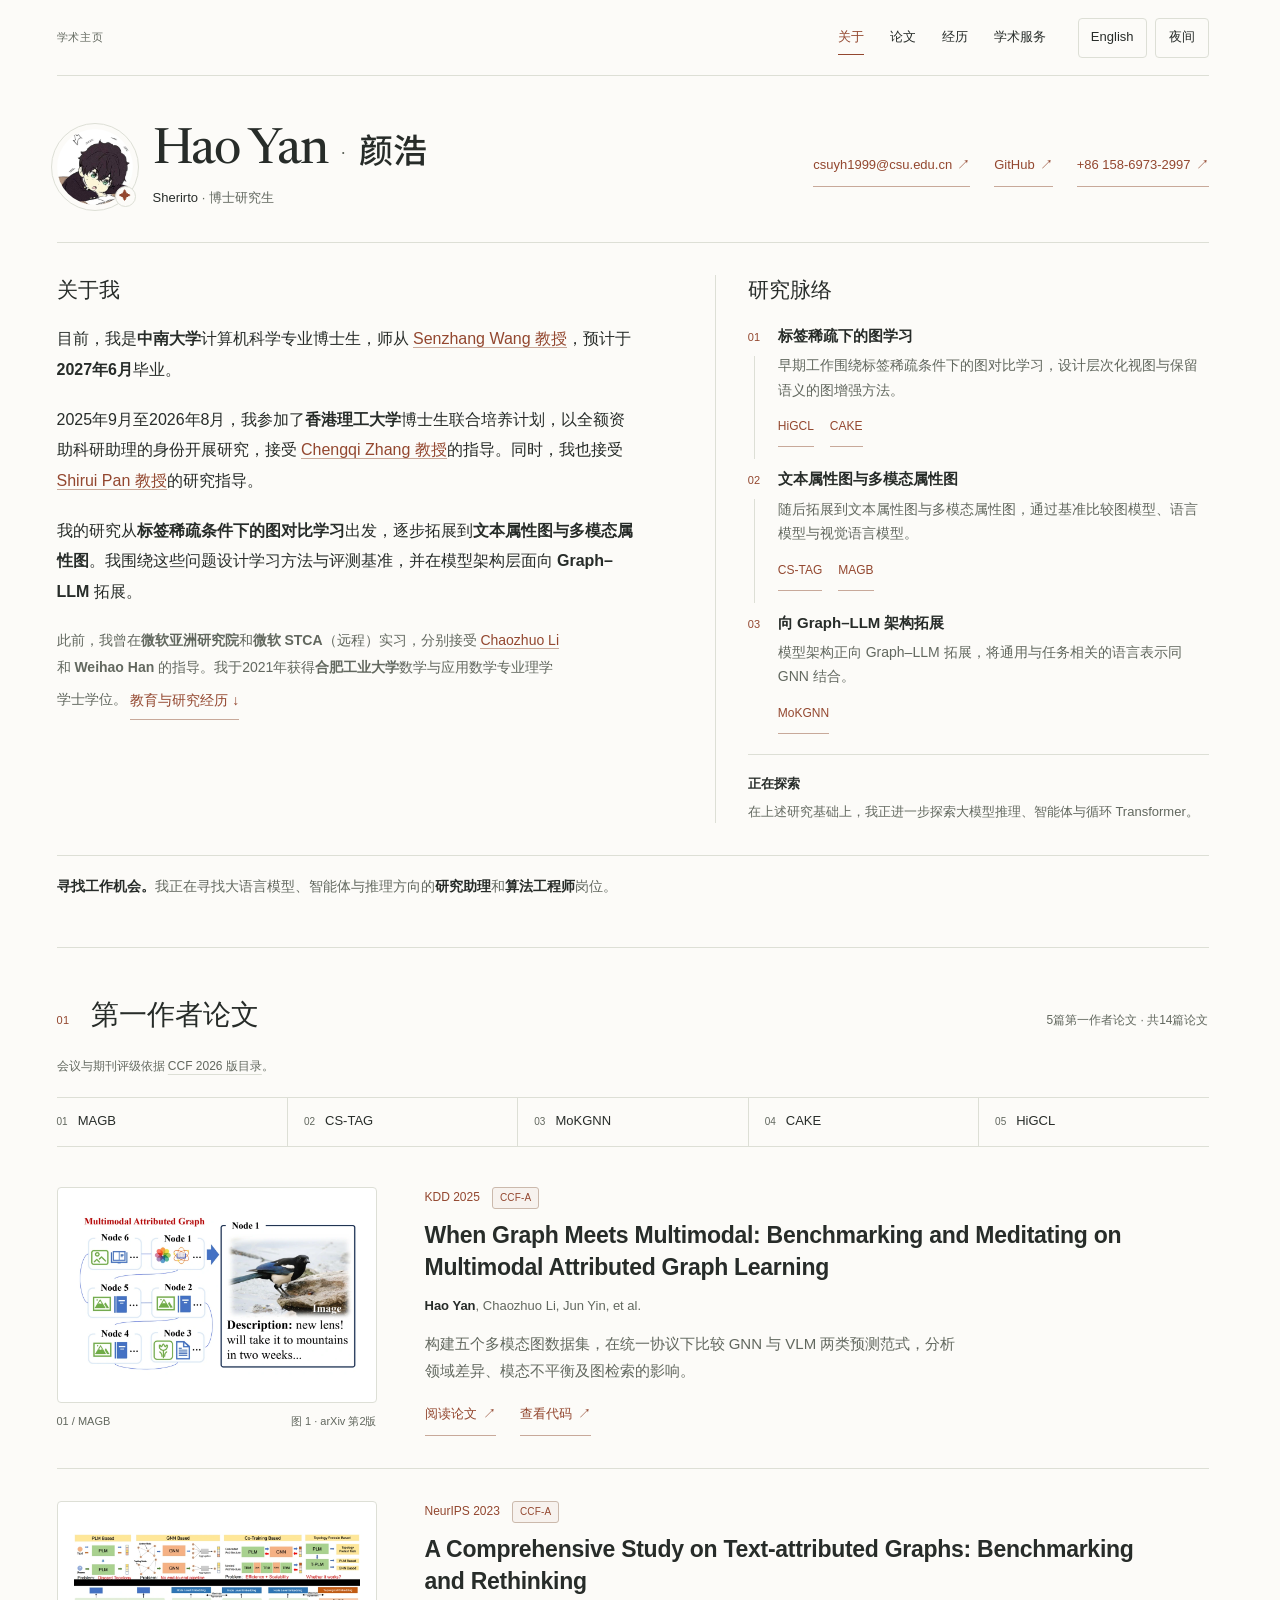
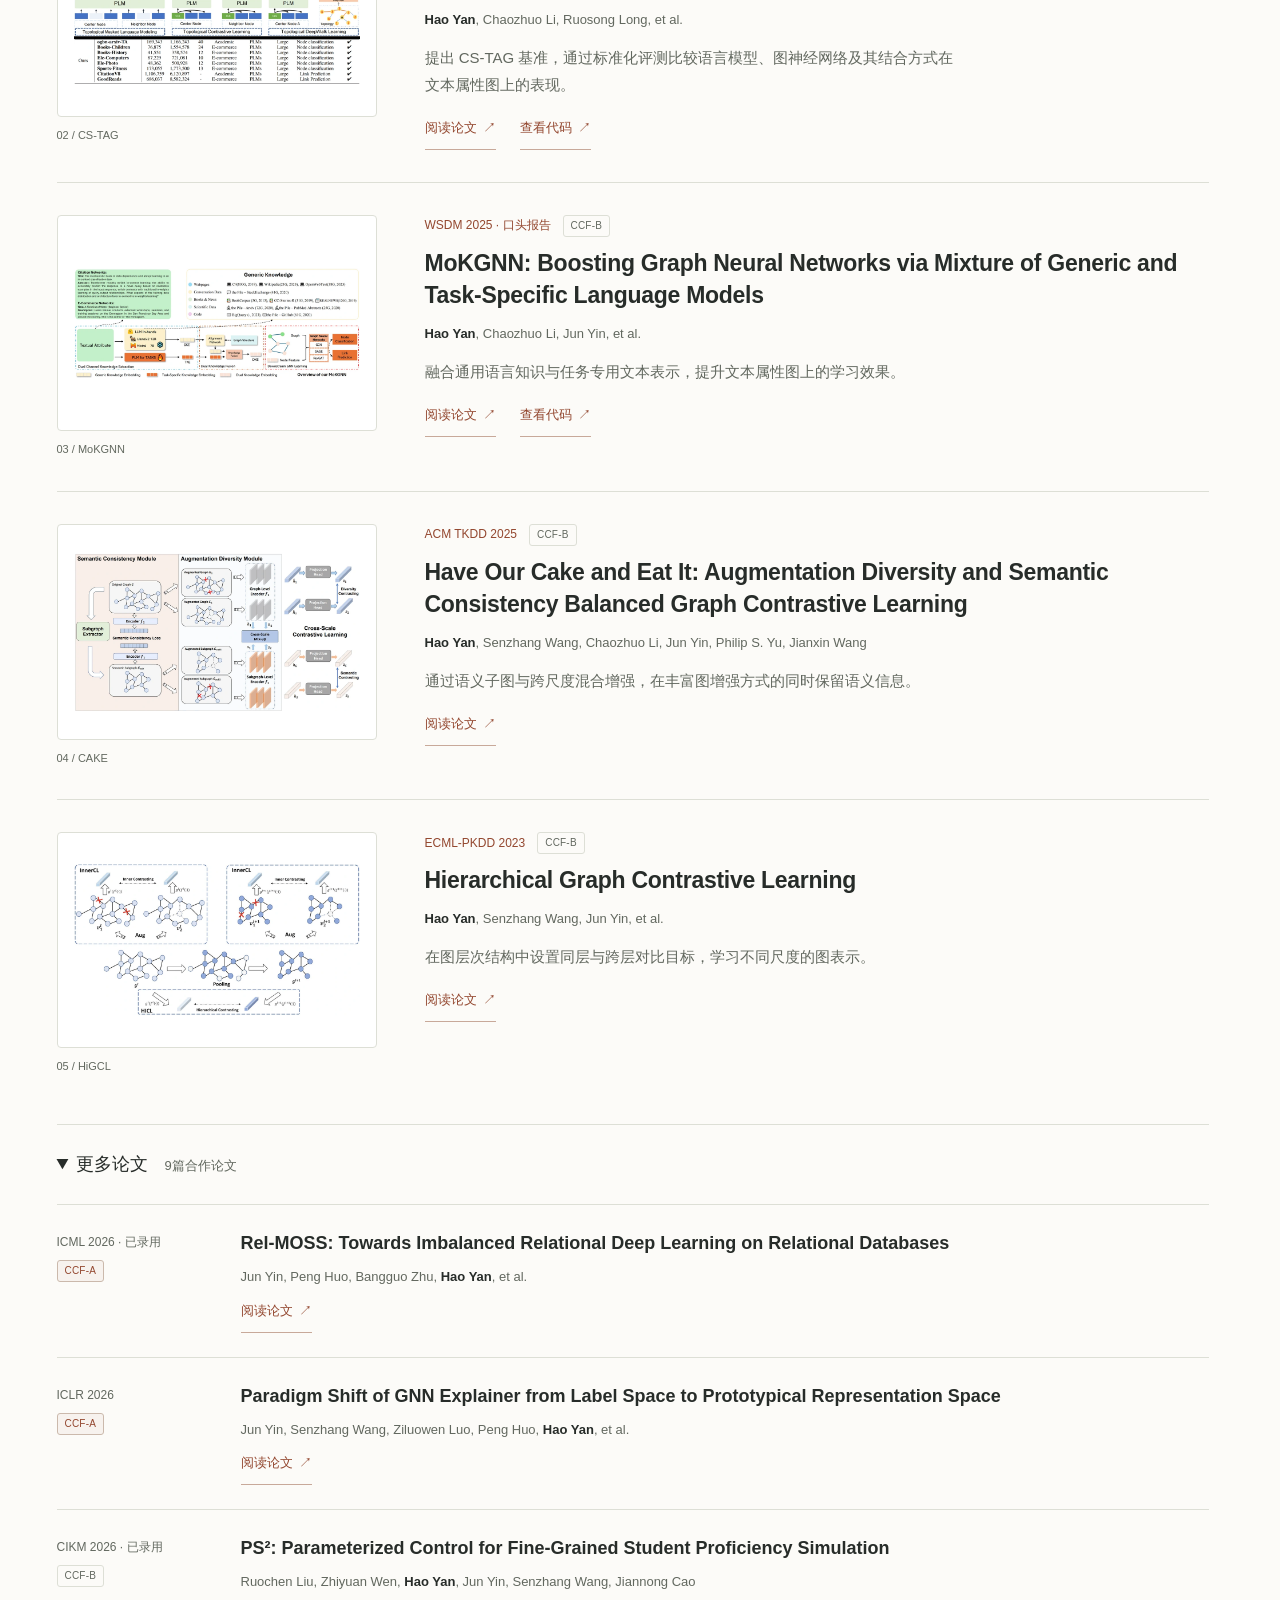
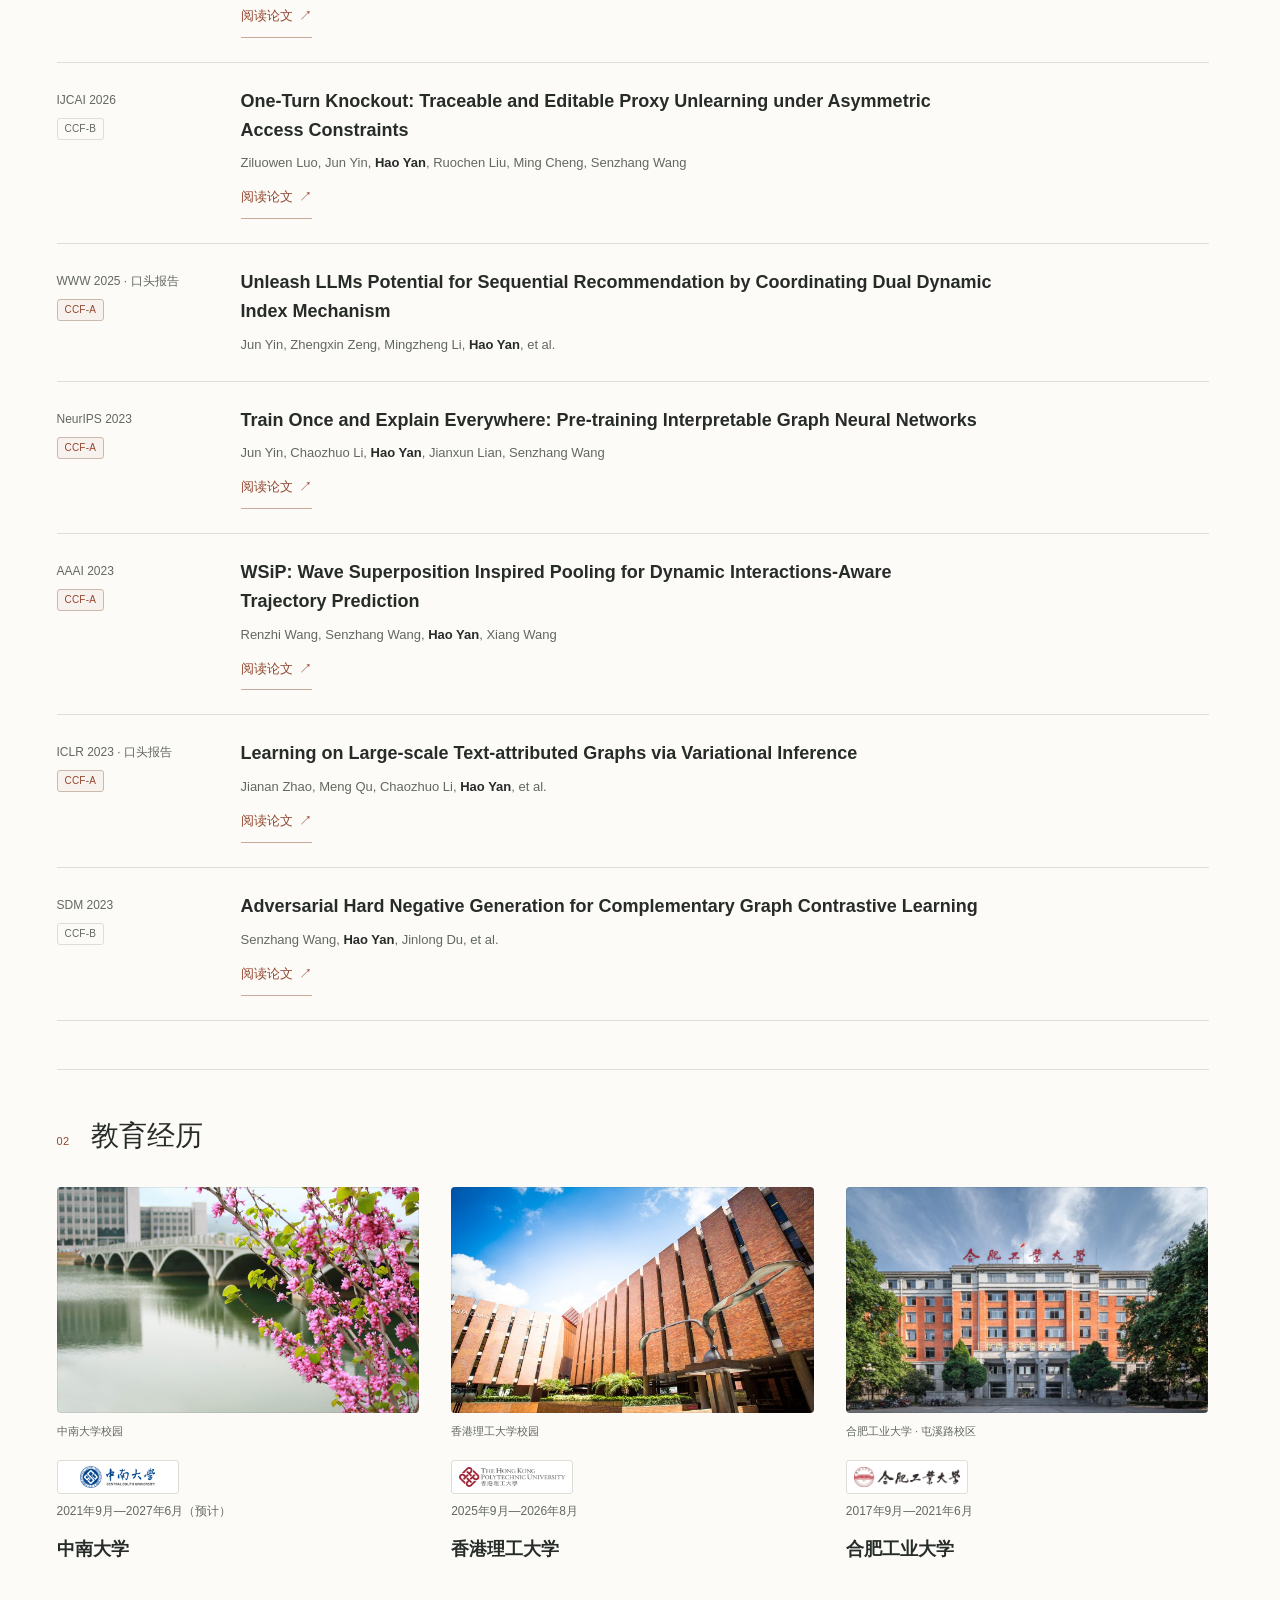
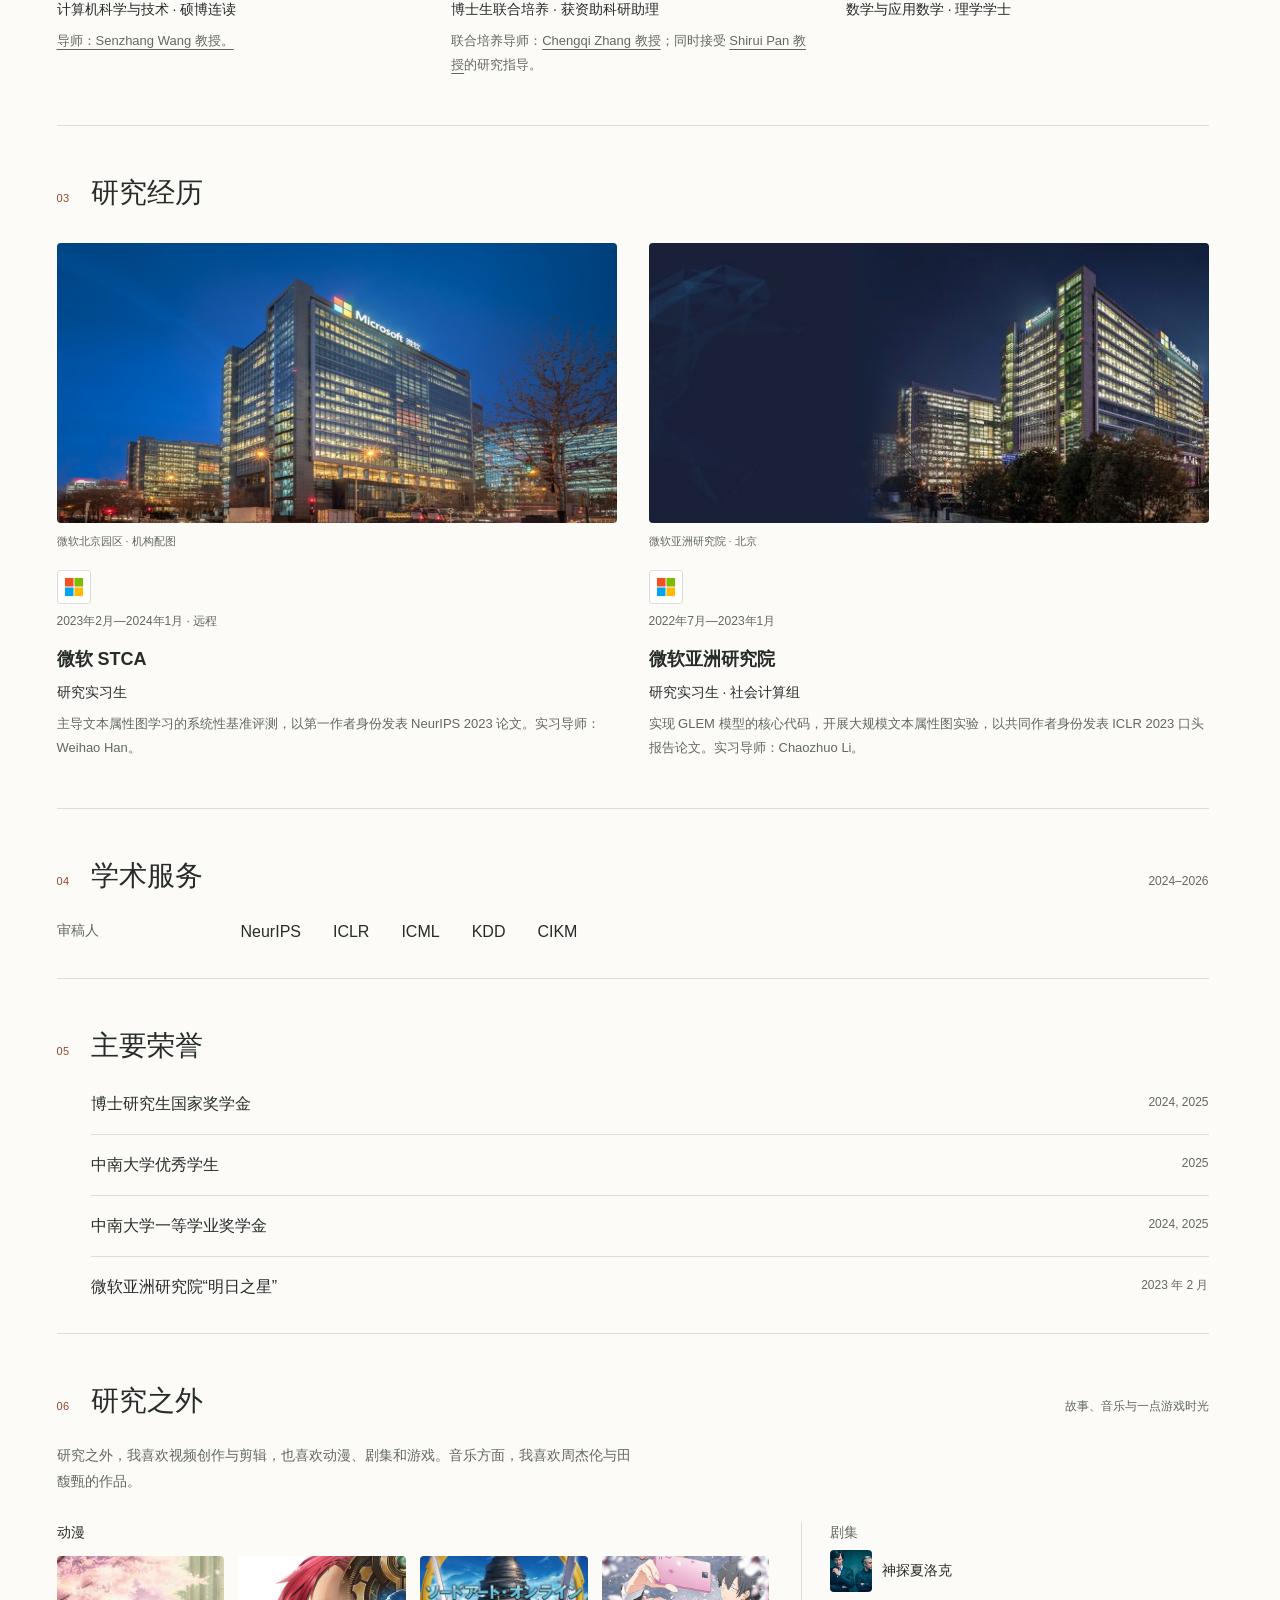
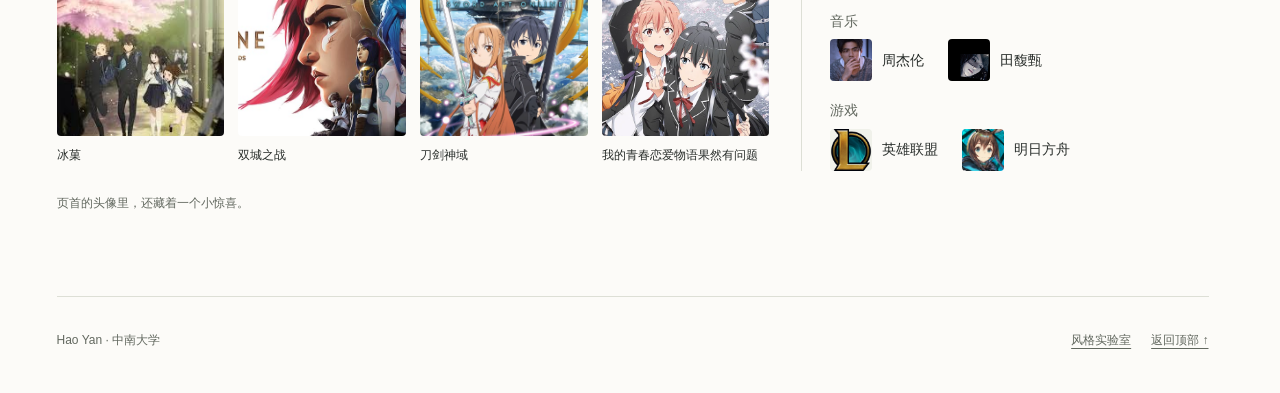
==== commit 87e316e3: "Restore editorial homepage and add subtle motion" ====
--- a/zh/index.html
+++ b/zh/index.html
@@ -13,115 +13,108 @@
 <meta property="og:description" content="中南大学博士生，预计2027年6月毕业。研究图与语言模型、多模态学习，关注大模型推理、智能体及循环 Transformer，寻找研究助理与算法工程师岗位。">
 <meta property="og:image" content="https://sktsherlock.github.io/images/hao.jpg">
 <meta name="twitter:card" content="summary">
-</head><body><a class="skip" href="#main">跳至正文</a><div class="page"><header class="masthead"><a class="masthead-label" href="#name">Sherirto</a><nav aria-label="主导航"><a href="#about">关于</a><a href="#research">论文</a><a href="#background">经历</a><a href="#service">学术服务</a><a href="#life">生活</a></nav><div class="display-controls" aria-label="显示偏好"><a id="language-toggle" class="display-control" href="/" hreflang="en" lang="en" aria-label="View homepage in English">English</a><button id="theme-toggle" class="display-control" type="button" hidden><span data-theme-label>夜间</span></button></div><span class="reading-progress" aria-hidden="true"></span></header><main id="main" class="folio-layout">
-<aside id="research-stage" class="folio-stage" aria-labelledby="stage-title">
-<div class="stage-heading"><h2 id="stage-title">MAGB</h2><p data-stage-context>KDD 2025</p></div>
-<a id="stage-image-link" class="stage-image-link" href="../images/homepage/magb-data-example-arxiv-v2.png" data-figure-view data-figure-label="MAGB · KDD 2025" data-figure-title="When Graph Meets Multimodal: Benchmarking and Meditating on Multimodal Attributed Graph Learning" aria-label="查看完整论文配图：When Graph Meets Multimodal: Benchmarking and Meditating on Multimodal Attributed Graph Learning"><img class="stage-image" src="../images/homepage/magb-data-example-arxiv-v2.png" alt="由六个节点组成的多模态属性图，以及一个节点对应的鸟类照片和文本描述。" decoding="async"></a>
-<p class="stage-caption"><span data-stage-credit>图 1 · arXiv 第2版</span><span data-stage-action>查看配图</span></p>
-</aside>
-<div class="folio-reading"><section class="hero" aria-labelledby="name">
+</head><body><a class="skip" href="#main">跳至正文</a><div class="page"><header class="masthead"><span class="masthead-label">学术主页</span><nav aria-label="主导航"><a href="#about">关于</a><a href="#research">论文</a><a href="#background">经历</a><a href="#service">学术服务</a></nav><div class="display-controls" aria-label="显示偏好"><a id="language-toggle" class="display-control" href="/" hreflang="en" lang="en" aria-label="View homepage in English">English</a><button id="theme-toggle" class="display-control" type="button" hidden><span data-theme-label>夜间</span></button></div><span class="reading-progress" aria-hidden="true"></span></header><main id="main"><section class="hero" aria-labelledby="name">
   <div class="identity-row">
     <div class="identity">
       <a id="personal-corner-trigger" class="avatar-link" href="#life" aria-label="探索 Sherirto 的个人兴趣" title="一个小惊喜"><img class="avatar" src="../images/hao.jpg" alt="颜浩的插画头像" width="66" height="66"></a>
       <div class="name-line">
-        <h1 id="name"><span lang="en">Hao Yan</span><span class="chinese-name" lang="zh-CN">颜浩</span></h1>
-        <p class="english-name"><strong>Sherirto</strong>，中南大学博士生</p>
+        <h1 id="name"><span lang="en">Hao Yan</span><span class="name-separator" aria-hidden="true">·</span><span class="chinese-name" lang="zh-CN">颜浩</span></h1>
+        <p class="english-name"><strong>Sherirto</strong> · 博士研究生</p>
       </div>
     </div>
-    <div class="contact-links"><a class="text-link email-link" href="mailto:csuyh1999@csu.edu.cn">csuyh1999@csu.edu.cn </a><a class="text-link" href="https://github.com/sktsherlock">GitHub </a><a class="text-link" href="tel:+8615869732997" aria-label="拨打电话 +86 158 6973 2997">+86 158-6973-2997 </a></div>
+    <div class="contact-links"><a class="text-link email-link" href="mailto:csuyh1999@csu.edu.cn">csuyh1999@csu.edu.cn <span aria-hidden="true">↗</span></a><a class="text-link" href="https://github.com/sktsherlock">GitHub <span aria-hidden="true">↗</span></a><a class="text-link" href="tel:+8615869732997" aria-label="拨打电话 +86 158 6973 2997">+86 158-6973-2997 <span aria-hidden="true">↗</span></a></div>
   </div>
-  <a class="primary-action" href="#research">查看研究工作</a>
-  <figure class="mobile-research-view"><a href="../images/homepage/magb-data-example-arxiv-v2.png"><img src="../images/homepage/magb-data-example-arxiv-v2.png" alt="MAGB 中同时带有图像和文本的多模态属性图" width="1410" height="792" decoding="async"></a><figcaption>MAGB，KDD 2025，图 1。</figcaption></figure>
   <div class="profile-grid">
-    <div class="about" id="about" aria-label="About me"><span id="about-me" class="legacy-anchor" aria-hidden="true"></span>
-
+    <div class="about" id="about"><span id="about-me" class="legacy-anchor" aria-hidden="true"></span>
+      <h2>关于我</h2>
       <div class="hero-bio">
         <p>目前，我是<strong>中南大学</strong>计算机科学专业博士生，师从 <a href="https://senzhangwangcsu.github.io/index.html">Senzhang Wang 教授</a>，预计于<strong>2027年6月</strong>毕业。</p>
         <p>2025年9月至2026年8月，我参加了<strong>香港理工大学</strong>博士生联合培养计划，以全额资助科研助理的身份开展研究，接受 <a href="https://chengqi-zhang.github.io/">Chengqi Zhang 教授</a>的指导。同时，我也接受 <a href="https://shiruipan.github.io/">Shirui Pan 教授</a>的研究指导。</p>
         <p>我的研究从<strong>标签稀疏条件下的图对比学习</strong>出发，逐步拓展到<strong>文本属性图与多模态属性图</strong>。我围绕这些问题设计学习方法与评测基准，并在模型架构层面向 <strong>Graph–LLM</strong> 拓展。</p>
-        <p class="bio-background">此前，我曾在<strong>微软亚洲研究院</strong>和<strong>微软 STCA</strong>（远程）实习，分别接受 <a href="https://whatsname1991.github.io/">Chaozhuo Li</a> 和 <strong>Weihao Han</strong> 的指导。我于2021年获得<strong>合肥工业大学</strong>数学与应用数学专业理学学士学位。 </p>
+        <p class="bio-background">此前，我曾在<strong>微软亚洲研究院</strong>和<strong>微软 STCA</strong>（远程）实习，分别接受 <a href="https://whatsname1991.github.io/">Chaozhuo Li</a> 和 <strong>Weihao Han</strong> 的指导。我于2021年获得<strong>合肥工业大学</strong>数学与应用数学专业理学学士学位。 <a href="#background">教育与研究经历 ↓</a></p>
       </div>
     </div>
     <aside class="research-overview" aria-labelledby="focus-title">
       <h2 id="focus-title">研究脉络</h2>
       <div class="focus-list">
-        <div class="focus-item"><h3>稀疏监督</h3><p>早期工作围绕标签稀疏条件下的图对比学习，设计层次化视图与保留语义的图增强方法。</p><div class="focus-links"><a href="#higcl">HiGCL</a><a href="#cake">CAKE</a></div></div>
-        <div class="focus-item"><h3>属性图学习</h3><p>随后拓展到文本属性图与多模态属性图，通过基准比较图模型、语言模型与视觉语言模型。</p><div class="focus-links"><a href="#tag">CS-TAG</a><a href="#magb">MAGB</a></div></div>
-        <div class="focus-item"><h3>Graph–LLM 架构</h3><p>模型架构正向 Graph–LLM 拓展，将通用与任务相关的语言表示同 GNN 结合。</p><div class="focus-links"><a href="#mokgnn">MoKGNN</a></div></div>
+        <div class="focus-item"><span class="focus-step" aria-hidden="true">01</span><h3>标签稀疏下的图学习</h3><p>早期工作围绕标签稀疏条件下的图对比学习，设计层次化视图与保留语义的图增强方法。</p><div class="focus-links"><a href="#higcl">HiGCL</a><a href="#cake">CAKE</a></div></div>
+        <div class="focus-item"><span class="focus-step" aria-hidden="true">02</span><h3>文本属性图与多模态属性图</h3><p>随后拓展到文本属性图与多模态属性图，通过基准比较图模型、语言模型与视觉语言模型。</p><div class="focus-links"><a href="#tag">CS-TAG</a><a href="#magb">MAGB</a></div></div>
+        <div class="focus-item"><span class="focus-step" aria-hidden="true">03</span><h3>向 Graph–LLM 架构拓展</h3><p>模型架构正向 Graph–LLM 拓展，将通用与任务相关的语言表示同 GNN 结合。</p><div class="focus-links"><a href="#mokgnn">MoKGNN</a></div></div>
       </div>
       <p class="research-direction"><strong>正在探索</strong>在上述研究基础上，我正进一步探索大模型推理、智能体与循环 Transformer。</p>
     </aside>
   </div>
   <p class="availability"><strong>寻找工作机会。</strong>我正在寻找大语言模型、智能体与推理方向的<strong>研究助理</strong>和<strong>算法工程师</strong>岗位。</p>
 </section><section id="research" aria-labelledby="research-title"><span id="projects" class="legacy-anchor" aria-hidden="true"></span><span id="-news" class="legacy-anchor" aria-hidden="true"></span><span id="-publication" class="legacy-anchor" aria-hidden="true"></span>
-<div class="section-heading"><h2 id="research-title">第一作者论文</h2><p>5篇第一作者论文 · 共14篇论文</p></div>
+<div class="section-heading"><h2 id="research-title"><span class="chapter-index" aria-hidden="true">01</span><span>第一作者论文</span></h2><p>5篇第一作者论文 · 共14篇论文</p></div>
 <p class="publication-note">会议与期刊评级依据 <a href="https://www.ccf.org.cn/Academic_Evaluation/By_category/">CCF 2026 版目录</a>。</p>
-<nav class="paper-index" aria-label="跳转到一作论文"><a href="#magb">MAGB</a><a href="#tag">CS-TAG</a><a href="#mokgnn">MoKGNN</a><a href="#cake">CAKE</a><a href="#higcl">HiGCL</a></nav>
-<article class="paper paper-0" id="magb" data-stage-key="magb" aria-labelledby="magb-heading">
-  <figure><a href="../images/homepage/magb-data-example-arxiv-v2.png" data-figure-view data-figure-label="MAGB · KDD 2025" data-figure-title="When Graph Meets Multimodal: Benchmarking and Meditating on Multimodal Attributed Graph Learning" aria-label="查看完整论文配图：When Graph Meets Multimodal: Benchmarking and Meditating on Multimodal Attributed Graph Learning"><img src="../images/homepage/previews/magb.webp" alt="由六个节点组成的多模态属性图，以及一个节点对应的鸟类照片和文本描述。" width="1000" height="562" loading="lazy" decoding="async"><span class="figure-hint">查看配图</span></a><figcaption>图 1 · arXiv 第2版</figcaption></figure>
-  <div class="paper-copy"><h3 id="magb-heading" lang="en">MAGB</h3><p class="paper-citation" lang="en"><a class="paper-title-link" href="https://doi.org/10.1145/3711896.3737404">When Graph Meets Multimodal: Benchmarking and Meditating on Multimodal Attributed Graph Learning</a></p><p class="venue"><span>KDD 2025</span><span class="ccf-badge" data-tier="A">CCF-A</span></p><p class="authors" lang="en"><strong>Hao Yan</strong>, Chaozhuo Li, Jun Yin, et al.</p><p class="paper-summary">构建五个多模态图数据集，在统一协议下比较 GNN 与 VLM 两类预测范式，分析领域差异、模态不平衡及图检索的影响。</p><div class="paper-links"><a class="text-link" href="https://doi.org/10.1145/3711896.3737404">阅读论文</a><a class="text-link" href="https://github.com/sktsherlock/MAGB">查看代码</a></div></div>
+<nav class="paper-index" aria-label="跳转到一作论文"><a href="#magb"><span aria-hidden="true">01</span>MAGB</a><a href="#tag"><span aria-hidden="true">02</span>CS-TAG</a><a href="#mokgnn"><span aria-hidden="true">03</span>MoKGNN</a><a href="#cake"><span aria-hidden="true">04</span>CAKE</a><a href="#higcl"><span aria-hidden="true">05</span>HiGCL</a></nav>
+<article class="paper paper-0" id="magb">
+  <figure><a href="../images/homepage/magb-data-example-arxiv-v2.png" data-figure-view data-figure-label="MAGB · KDD 2025" aria-label="查看完整论文配图：When Graph Meets Multimodal: Benchmarking and Meditating on Multimodal Attributed Graph Learning"><img src="../images/homepage/previews/magb.webp" alt="由六个节点组成的多模态属性图，以及一个节点对应的鸟类照片和文本描述。" width="1000" height="562" loading="lazy" decoding="async"><span class="figure-hint" aria-hidden="true">查看配图 ↗</span></a><figcaption><span class="figure-index">01 / MAGB</span><span>图 1 · arXiv 第2版</span></figcaption></figure>
+  <div class="paper-copy"><p class="eyebrow venue"><span>KDD 2025</span><span class="ccf-badge" data-tier="A">CCF-A</span></p><h3 lang="en"><a class="paper-title-link" href="https://doi.org/10.1145/3711896.3737404">When Graph Meets Multimodal: Benchmarking and Meditating on Multimodal Attributed Graph Learning</a></h3><p class="authors" lang="en"><strong>Hao Yan</strong>, Chaozhuo Li, Jun Yin, et al.</p><p class="paper-summary">构建五个多模态图数据集，在统一协议下比较 GNN 与 VLM 两类预测范式，分析领域差异、模态不平衡及图检索的影响。</p><div class="paper-links"><a class="text-link" href="https://doi.org/10.1145/3711896.3737404">阅读论文 <span aria-hidden="true">↗</span></a><a class="text-link" href="https://github.com/sktsherlock/MAGB">查看代码 <span aria-hidden="true">↗</span></a></div></div>
 </article>
-<article class="paper paper-1" id="tag" data-stage-key="tag" aria-labelledby="tag-heading">
-  <figure><a href="../images/CSTAG.png" data-figure-view data-figure-label="CS-TAG · NeurIPS 2023" data-figure-title="A Comprehensive Study on Text-attributed Graphs: Benchmarking and Rethinking" aria-label="查看完整论文配图：A Comprehensive Study on Text-attributed Graphs: Benchmarking and Rethinking"><img src="../images/homepage/previews/tag.webp" alt="面向文本属性图学习，系统评测语言模型与图模型。" width="1000" height="524" loading="lazy" decoding="async"><span class="figure-hint">查看配图</span></a></figure>
-  <div class="paper-copy"><h3 id="tag-heading" lang="en">CS-TAG</h3><p class="paper-citation" lang="en"><a class="paper-title-link" href="https://papers.neurips.cc/paper_files/paper/2023/file/37d00f567a18b478065f1a91b95622a0-Paper-Datasets_and_Benchmarks.pdf">A Comprehensive Study on Text-attributed Graphs: Benchmarking and Rethinking</a></p><p class="venue"><span>NeurIPS 2023</span><span class="ccf-badge" data-tier="A">CCF-A</span></p><p class="authors" lang="en"><strong>Hao Yan</strong>, Chaozhuo Li, Ruosong Long, et al.</p><p class="paper-summary">提出 CS-TAG 基准，通过标准化评测比较语言模型、图神经网络及其结合方式在文本属性图上的表现。</p><div class="paper-links"><a class="text-link" href="https://papers.neurips.cc/paper_files/paper/2023/file/37d00f567a18b478065f1a91b95622a0-Paper-Datasets_and_Benchmarks.pdf">阅读论文</a><a class="text-link" href="https://github.com/sktsherlock/TAG-Benchmark">查看代码</a></div></div>
+<article class="paper paper-1" id="tag">
+  <figure><a href="../images/CSTAG.png" data-figure-view data-figure-label="CS-TAG · NeurIPS 2023" aria-label="查看完整论文配图：A Comprehensive Study on Text-attributed Graphs: Benchmarking and Rethinking"><img src="../images/homepage/previews/tag.webp" alt="面向文本属性图学习，系统评测语言模型与图模型。" width="1000" height="524" loading="lazy" decoding="async"><span class="figure-hint" aria-hidden="true">查看配图 ↗</span></a><figcaption><span class="figure-index">02 / CS-TAG</span></figcaption></figure>
+  <div class="paper-copy"><p class="eyebrow venue"><span>NeurIPS 2023</span><span class="ccf-badge" data-tier="A">CCF-A</span></p><h3 lang="en"><a class="paper-title-link" href="https://papers.neurips.cc/paper_files/paper/2023/file/37d00f567a18b478065f1a91b95622a0-Paper-Datasets_and_Benchmarks.pdf">A Comprehensive Study on Text-attributed Graphs: Benchmarking and Rethinking</a></h3><p class="authors" lang="en"><strong>Hao Yan</strong>, Chaozhuo Li, Ruosong Long, et al.</p><p class="paper-summary">提出 CS-TAG 基准，通过标准化评测比较语言模型、图神经网络及其结合方式在文本属性图上的表现。</p><div class="paper-links"><a class="text-link" href="https://papers.neurips.cc/paper_files/paper/2023/file/37d00f567a18b478065f1a91b95622a0-Paper-Datasets_and_Benchmarks.pdf">阅读论文 <span aria-hidden="true">↗</span></a><a class="text-link" href="https://github.com/sktsherlock/TAG-Benchmark">查看代码 <span aria-hidden="true">↗</span></a></div></div>
 </article>
-<article class="paper paper-2" id="mokgnn" data-stage-key="mokgnn" aria-labelledby="mokgnn-heading">
-  <figure><a href="../images/MokGNN.jpg" data-figure-view data-figure-label="MoKGNN · WSDM 2025 · Oral" data-figure-title="MoKGNN: Boosting Graph Neural Networks via Mixture of Generic and Task-Specific Language Models" aria-label="查看完整论文配图：MoKGNN: Boosting Graph Neural Networks via Mixture of Generic and Task-Specific Language Models"><img src="../images/homepage/previews/mokgnn.webp" alt="将通用语言模型、任务专用语言模型与图表示学习相结合。" width="1000" height="382" loading="lazy" decoding="async"><span class="figure-hint">查看配图</span></a></figure>
-  <div class="paper-copy"><h3 id="mokgnn-heading" lang="en">MoKGNN</h3><p class="paper-citation" lang="en"><a class="paper-title-link" href="https://doi.org/10.1145/3701551.3703571">MoKGNN: Boosting Graph Neural Networks via Mixture of Generic and Task-Specific Language Models</a></p><p class="venue"><span>WSDM 2025 · 口头报告</span><span class="ccf-badge" data-tier="B">CCF-B</span></p><p class="authors" lang="en"><strong>Hao Yan</strong>, Chaozhuo Li, Jun Yin, et al.</p><p class="paper-summary">融合通用语言知识与任务专用文本表示，提升文本属性图上的学习效果。</p><div class="paper-links"><a class="text-link" href="https://doi.org/10.1145/3701551.3703571">阅读论文</a><a class="text-link" href="https://github.com/sktsherlock/MoKGNN">查看代码</a></div></div>
+<article class="paper paper-2" id="mokgnn">
+  <figure><a href="../images/MokGNN.jpg" data-figure-view data-figure-label="MoKGNN · WSDM 2025 · Oral" aria-label="查看完整论文配图：MoKGNN: Boosting Graph Neural Networks via Mixture of Generic and Task-Specific Language Models"><img src="../images/homepage/previews/mokgnn.webp" alt="将通用语言模型、任务专用语言模型与图表示学习相结合。" width="1000" height="382" loading="lazy" decoding="async"><span class="figure-hint" aria-hidden="true">查看配图 ↗</span></a><figcaption><span class="figure-index">03 / MoKGNN</span></figcaption></figure>
+  <div class="paper-copy"><p class="eyebrow venue"><span>WSDM 2025 · 口头报告</span><span class="ccf-badge" data-tier="B">CCF-B</span></p><h3 lang="en"><a class="paper-title-link" href="https://doi.org/10.1145/3701551.3703571">MoKGNN: Boosting Graph Neural Networks via Mixture of Generic and Task-Specific Language Models</a></h3><p class="authors" lang="en"><strong>Hao Yan</strong>, Chaozhuo Li, Jun Yin, et al.</p><p class="paper-summary">融合通用语言知识与任务专用文本表示，提升文本属性图上的学习效果。</p><div class="paper-links"><a class="text-link" href="https://doi.org/10.1145/3701551.3703571">阅读论文 <span aria-hidden="true">↗</span></a><a class="text-link" href="https://github.com/sktsherlock/MoKGNN">查看代码 <span aria-hidden="true">↗</span></a></div></div>
 </article>
-<article class="paper paper-3" id="cake" data-stage-key="cake" aria-labelledby="cake-heading">
-  <figure><a href="../images/TKDD.jpg" data-figure-view data-figure-label="CAKE · ACM TKDD 2025" data-figure-title="Have Our Cake and Eat It: Augmentation Diversity and Semantic Consistency Balanced Graph Contrastive Learning" aria-label="查看完整论文配图：Have Our Cake and Eat It: Augmentation Diversity and Semantic Consistency Balanced Graph Contrastive Learning"><img src="../images/homepage/previews/cake.webp" alt="通过跨尺度图对比学习，兼顾语义一致性与增强多样性。" width="1000" height="555" loading="lazy" decoding="async"><span class="figure-hint">查看配图</span></a></figure>
-  <div class="paper-copy"><h3 id="cake-heading" lang="en">CAKE</h3><p class="paper-citation" lang="en"><a class="paper-title-link" href="https://doi.org/10.1145/3728646">Have Our Cake and Eat It: Augmentation Diversity and Semantic Consistency Balanced Graph Contrastive Learning</a></p><p class="venue"><span>ACM TKDD 2025</span><span class="ccf-badge" data-tier="B">CCF-B</span></p><p class="authors" lang="en"><strong>Hao Yan</strong>, Senzhang Wang, Chaozhuo Li, Jun Yin, Philip S. Yu, Jianxin Wang</p><p class="paper-summary">通过语义子图与跨尺度混合增强，在丰富图增强方式的同时保留语义信息。</p><div class="paper-links"><a class="text-link" href="https://doi.org/10.1145/3728646">阅读论文</a></div></div>
+<article class="paper paper-3" id="cake">
+  <figure><a href="../images/TKDD.jpg" data-figure-view data-figure-label="CAKE · ACM TKDD 2025" aria-label="查看完整论文配图：Have Our Cake and Eat It: Augmentation Diversity and Semantic Consistency Balanced Graph Contrastive Learning"><img src="../images/homepage/previews/cake.webp" alt="通过跨尺度图对比学习，兼顾语义一致性与增强多样性。" width="1000" height="555" loading="lazy" decoding="async"><span class="figure-hint" aria-hidden="true">查看配图 ↗</span></a><figcaption><span class="figure-index">04 / CAKE</span></figcaption></figure>
+  <div class="paper-copy"><p class="eyebrow venue"><span>ACM TKDD 2025</span><span class="ccf-badge" data-tier="B">CCF-B</span></p><h3 lang="en"><a class="paper-title-link" href="https://doi.org/10.1145/3728646">Have Our Cake and Eat It: Augmentation Diversity and Semantic Consistency Balanced Graph Contrastive Learning</a></h3><p class="authors" lang="en"><strong>Hao Yan</strong>, Senzhang Wang, Chaozhuo Li, Jun Yin, Philip S. Yu, Jianxin Wang</p><p class="paper-summary">通过语义子图与跨尺度混合增强，在丰富图增强方式的同时保留语义信息。</p><div class="paper-links"><a class="text-link" href="https://doi.org/10.1145/3728646">阅读论文 <span aria-hidden="true">↗</span></a></div></div>
 </article>
-<article class="paper paper-4" id="higcl" data-stage-key="higcl" aria-labelledby="higcl-heading">
-  <figure><a href="../images/HIGCL.jpg" data-figure-view data-figure-label="HiGCL · ECML-PKDD 2023" data-figure-title="Hierarchical Graph Contrastive Learning" aria-label="查看完整论文配图：Hierarchical Graph Contrastive Learning"><img src="../images/homepage/previews/higcl.webp" alt="在池化形成的图层次结构上，开展同层与跨层对比学习。" width="1000" height="534" loading="lazy" decoding="async"><span class="figure-hint">查看配图</span></a></figure>
-  <div class="paper-copy"><h3 id="higcl-heading" lang="en">HiGCL</h3><p class="paper-citation" lang="en"><a class="paper-title-link" href="https://link.springer.com/chapter/10.1007/978-3-031-43415-0_41">Hierarchical Graph Contrastive Learning</a></p><p class="venue"><span>ECML-PKDD 2023</span><span class="ccf-badge" data-tier="B">CCF-B</span></p><p class="authors" lang="en"><strong>Hao Yan</strong>, Senzhang Wang, Jun Yin, et al.</p><p class="paper-summary">在图层次结构中设置同层与跨层对比目标，学习不同尺度的图表示。</p><div class="paper-links"><a class="text-link" href="https://link.springer.com/chapter/10.1007/978-3-031-43415-0_41">阅读论文</a></div></div>
+<article class="paper paper-4" id="higcl">
+  <figure><a href="../images/HIGCL.jpg" data-figure-view data-figure-label="HiGCL · ECML-PKDD 2023" aria-label="查看完整论文配图：Hierarchical Graph Contrastive Learning"><img src="../images/homepage/previews/higcl.webp" alt="在池化形成的图层次结构上，开展同层与跨层对比学习。" width="1000" height="534" loading="lazy" decoding="async"><span class="figure-hint" aria-hidden="true">查看配图 ↗</span></a><figcaption><span class="figure-index">05 / HiGCL</span></figcaption></figure>
+  <div class="paper-copy"><p class="eyebrow venue"><span>ECML-PKDD 2023</span><span class="ccf-badge" data-tier="B">CCF-B</span></p><h3 lang="en"><a class="paper-title-link" href="https://link.springer.com/chapter/10.1007/978-3-031-43415-0_41">Hierarchical Graph Contrastive Learning</a></h3><p class="authors" lang="en"><strong>Hao Yan</strong>, Senzhang Wang, Jun Yin, et al.</p><p class="paper-summary">在图层次结构中设置同层与跨层对比目标，学习不同尺度的图表示。</p><div class="paper-links"><a class="text-link" href="https://link.springer.com/chapter/10.1007/978-3-031-43415-0_41">阅读论文 <span aria-hidden="true">↗</span></a></div></div>
 </article>
-<details class="publication-record" open><summary>更多论文 <span>9篇合作论文</span></summary><article class="archive-paper" id="relmoss"><p class="archive-venue"><span>ICML 2026 · 已录用</span><span class="ccf-badge" data-tier="A">CCF-A</span></p><div><p class="paper-citation" lang="en"><a class="paper-title-link" href="https://arxiv.org/abs/2603.07916">Rel-MOSS: Towards Imbalanced Relational Deep Learning on Relational Databases</a></p><p class="authors" lang="en">Jun Yin, Peng Huo, Bangguo Zhu, <strong>Hao Yan</strong>, et al.</p><div class="paper-links"><a class="text-link" href="https://arxiv.org/abs/2603.07916">阅读论文</a></div></div></article>
-<article class="archive-paper" id="proto"><p class="archive-venue"><span>ICLR 2026</span><span class="ccf-badge" data-tier="A">CCF-A</span></p><div><p class="paper-citation" lang="en"><a class="paper-title-link" href="https://openreview.net/forum?id=X7eYISNf01">Paradigm Shift of GNN Explainer from Label Space to Prototypical Representation Space</a></p><p class="authors" lang="en">Jun Yin, Senzhang Wang, Ziluowen Luo, Peng Huo, <strong>Hao Yan</strong>, et al.</p><div class="paper-links"><a class="text-link" href="https://openreview.net/forum?id=X7eYISNf01">阅读论文</a></div></div></article>
-<article class="archive-paper" id="ps2"><p class="archive-venue"><span>CIKM 2026 · 已录用</span><span class="ccf-badge" data-tier="B">CCF-B</span></p><div><p class="paper-citation" lang="en"><a class="paper-title-link" href="https://arxiv.org/abs/2602.00850">PS²: Parameterized Control for Fine-Grained Student Proficiency Simulation</a></p><p class="authors" lang="en">Ruochen Liu, Zhiyuan Wen, <strong>Hao Yan</strong>, Jun Yin, Senzhang Wang, Jiannong Cao</p><div class="paper-links"><a class="text-link" href="https://arxiv.org/abs/2602.00850">阅读论文</a></div></div></article>
-<article class="archive-paper" id="otk"><p class="archive-venue"><span>IJCAI 2026</span><span class="ccf-badge" data-tier="B">CCF-B</span></p><div><p class="paper-citation" lang="en"><a class="paper-title-link" href="https://www.ijcai.org/proceedings/2026/78">One-Turn Knockout: Traceable and Editable Proxy Unlearning under Asymmetric Access Constraints</a></p><p class="authors" lang="en">Ziluowen Luo, Jun Yin, <strong>Hao Yan</strong>, Ruochen Liu, Ming Cheng, Senzhang Wang</p><div class="paper-links"><a class="text-link" href="https://www.ijcai.org/proceedings/2026/78">阅读论文</a></div></div></article>
-<article class="archive-paper" id="dualindex"><p class="archive-venue"><span>WWW 2025 · 口头报告</span><span class="ccf-badge" data-tier="A">CCF-A</span></p><div><p class="paper-citation" lang="en">Unleash LLMs Potential for Sequential Recommendation by Coordinating Dual Dynamic Index Mechanism</p><p class="authors" lang="en">Jun Yin, Zhengxin Zeng, Mingzheng Li, <strong>Hao Yan</strong>, et al.</p><div class="paper-links"></div></div></article>
-<article class="archive-paper" id="pignn"><p class="archive-venue"><span>NeurIPS 2023</span><span class="ccf-badge" data-tier="A">CCF-A</span></p><div><p class="paper-citation" lang="en"><a class="paper-title-link" href="https://papers.neurips.cc/paper_files/paper/2023/file/6ecd51685e2d765bc0ad32a2e73faf62-Paper-Conference.pdf">Train Once and Explain Everywhere: Pre-training Interpretable Graph Neural Networks</a></p><p class="authors" lang="en">Jun Yin, Chaozhuo Li, <strong>Hao Yan</strong>, Jianxun Lian, Senzhang Wang</p><div class="paper-links"><a class="text-link" href="https://papers.neurips.cc/paper_files/paper/2023/file/6ecd51685e2d765bc0ad32a2e73faf62-Paper-Conference.pdf">阅读论文</a></div></div></article>
-<article class="archive-paper" id="wsip"><p class="archive-venue"><span>AAAI 2023</span><span class="ccf-badge" data-tier="A">CCF-A</span></p><div><p class="paper-citation" lang="en"><a class="paper-title-link" href="https://doi.org/10.1609/aaai.v37i4.25592">WSiP: Wave Superposition Inspired Pooling for Dynamic Interactions-Aware Trajectory Prediction</a></p><p class="authors" lang="en">Renzhi Wang, Senzhang Wang, <strong>Hao Yan</strong>, Xiang Wang</p><div class="paper-links"><a class="text-link" href="https://doi.org/10.1609/aaai.v37i4.25592">阅读论文</a></div></div></article>
-<article class="archive-paper" id="glem"><p class="archive-venue"><span>ICLR 2023 · 口头报告</span><span class="ccf-badge" data-tier="A">CCF-A</span></p><div><p class="paper-citation" lang="en"><a class="paper-title-link" href="https://arxiv.org/abs/2210.14709">Learning on Large-scale Text-attributed Graphs via Variational Inference</a></p><p class="authors" lang="en">Jianan Zhao, Meng Qu, Chaozhuo Li, <strong>Hao Yan</strong>, et al.</p><div class="paper-links"><a class="text-link" href="https://arxiv.org/abs/2210.14709">阅读论文</a></div></div></article>
-<article class="archive-paper" id="adgcl"><p class="archive-venue"><span>SDM 2023</span><span class="ccf-badge" data-tier="B">CCF-B</span></p><div><p class="paper-citation" lang="en"><a class="paper-title-link" href="https://epubs.siam.org/doi/10.1137/1.9781611977653.ch19">Adversarial Hard Negative Generation for Complementary Graph Contrastive Learning</a></p><p class="authors" lang="en">Senzhang Wang, <strong>Hao Yan</strong>, Jinlong Du, et al.</p><div class="paper-links"><a class="text-link" href="https://epubs.siam.org/doi/10.1137/1.9781611977653.ch19">阅读论文</a></div></div></article></details>
-</section><section class="history" id="background" aria-label="教育与研究经历"><span id="-experience" class="legacy-anchor" aria-hidden="true"></span><span id="-education" class="legacy-anchor" aria-hidden="true"></span><div class="education-history"><h2>教育经历</h2><div class="history-list education-list"><article class="history-entry" data-stage-key="csu">
+<details class="publication-record" open><summary>更多论文 <span>9篇合作论文</span></summary><article class="archive-paper" id="relmoss"><p class="archive-venue"><span>ICML 2026 · 已录用</span><span class="ccf-badge" data-tier="A">CCF-A</span></p><div><h3 lang="en"><a class="paper-title-link" href="https://arxiv.org/abs/2603.07916">Rel-MOSS: Towards Imbalanced Relational Deep Learning on Relational Databases</a></h3><p class="authors" lang="en">Jun Yin, Peng Huo, Bangguo Zhu, <strong>Hao Yan</strong>, et al.</p><div class="paper-links"><a class="text-link" href="https://arxiv.org/abs/2603.07916">阅读论文 <span aria-hidden="true">↗</span></a></div></div></article>
+<article class="archive-paper" id="proto"><p class="archive-venue"><span>ICLR 2026</span><span class="ccf-badge" data-tier="A">CCF-A</span></p><div><h3 lang="en"><a class="paper-title-link" href="https://openreview.net/forum?id=X7eYISNf01">Paradigm Shift of GNN Explainer from Label Space to Prototypical Representation Space</a></h3><p class="authors" lang="en">Jun Yin, Senzhang Wang, Ziluowen Luo, Peng Huo, <strong>Hao Yan</strong>, et al.</p><div class="paper-links"><a class="text-link" href="https://openreview.net/forum?id=X7eYISNf01">阅读论文 <span aria-hidden="true">↗</span></a></div></div></article>
+<article class="archive-paper" id="ps2"><p class="archive-venue"><span>CIKM 2026 · 已录用</span><span class="ccf-badge" data-tier="B">CCF-B</span></p><div><h3 lang="en"><a class="paper-title-link" href="https://arxiv.org/abs/2602.00850">PS²: Parameterized Control for Fine-Grained Student Proficiency Simulation</a></h3><p class="authors" lang="en">Ruochen Liu, Zhiyuan Wen, <strong>Hao Yan</strong>, Jun Yin, Senzhang Wang, Jiannong Cao</p><div class="paper-links"><a class="text-link" href="https://arxiv.org/abs/2602.00850">阅读论文 <span aria-hidden="true">↗</span></a></div></div></article>
+<article class="archive-paper" id="otk"><p class="archive-venue"><span>IJCAI 2026</span><span class="ccf-badge" data-tier="B">CCF-B</span></p><div><h3 lang="en"><a class="paper-title-link" href="https://www.ijcai.org/proceedings/2026/78">One-Turn Knockout: Traceable and Editable Proxy Unlearning under Asymmetric Access Constraints</a></h3><p class="authors" lang="en">Ziluowen Luo, Jun Yin, <strong>Hao Yan</strong>, Ruochen Liu, Ming Cheng, Senzhang Wang</p><div class="paper-links"><a class="text-link" href="https://www.ijcai.org/proceedings/2026/78">阅读论文 <span aria-hidden="true">↗</span></a></div></div></article>
+<article class="archive-paper" id="dualindex"><p class="archive-venue"><span>WWW 2025 · 口头报告</span><span class="ccf-badge" data-tier="A">CCF-A</span></p><div><h3 lang="en">Unleash LLMs Potential for Sequential Recommendation by Coordinating Dual Dynamic Index Mechanism</h3><p class="authors" lang="en">Jun Yin, Zhengxin Zeng, Mingzheng Li, <strong>Hao Yan</strong>, et al.</p><div class="paper-links"></div></div></article>
+<article class="archive-paper" id="pignn"><p class="archive-venue"><span>NeurIPS 2023</span><span class="ccf-badge" data-tier="A">CCF-A</span></p><div><h3 lang="en"><a class="paper-title-link" href="https://papers.neurips.cc/paper_files/paper/2023/file/6ecd51685e2d765bc0ad32a2e73faf62-Paper-Conference.pdf">Train Once and Explain Everywhere: Pre-training Interpretable Graph Neural Networks</a></h3><p class="authors" lang="en">Jun Yin, Chaozhuo Li, <strong>Hao Yan</strong>, Jianxun Lian, Senzhang Wang</p><div class="paper-links"><a class="text-link" href="https://papers.neurips.cc/paper_files/paper/2023/file/6ecd51685e2d765bc0ad32a2e73faf62-Paper-Conference.pdf">阅读论文 <span aria-hidden="true">↗</span></a></div></div></article>
+<article class="archive-paper" id="wsip"><p class="archive-venue"><span>AAAI 2023</span><span class="ccf-badge" data-tier="A">CCF-A</span></p><div><h3 lang="en"><a class="paper-title-link" href="https://doi.org/10.1609/aaai.v37i4.25592">WSiP: Wave Superposition Inspired Pooling for Dynamic Interactions-Aware Trajectory Prediction</a></h3><p class="authors" lang="en">Renzhi Wang, Senzhang Wang, <strong>Hao Yan</strong>, Xiang Wang</p><div class="paper-links"><a class="text-link" href="https://doi.org/10.1609/aaai.v37i4.25592">阅读论文 <span aria-hidden="true">↗</span></a></div></div></article>
+<article class="archive-paper" id="glem"><p class="archive-venue"><span>ICLR 2023 · 口头报告</span><span class="ccf-badge" data-tier="A">CCF-A</span></p><div><h3 lang="en"><a class="paper-title-link" href="https://arxiv.org/abs/2210.14709">Learning on Large-scale Text-attributed Graphs via Variational Inference</a></h3><p class="authors" lang="en">Jianan Zhao, Meng Qu, Chaozhuo Li, <strong>Hao Yan</strong>, et al.</p><div class="paper-links"><a class="text-link" href="https://arxiv.org/abs/2210.14709">阅读论文 <span aria-hidden="true">↗</span></a></div></div></article>
+<article class="archive-paper" id="adgcl"><p class="archive-venue"><span>SDM 2023</span><span class="ccf-badge" data-tier="B">CCF-B</span></p><div><h3 lang="en"><a class="paper-title-link" href="https://epubs.siam.org/doi/10.1137/1.9781611977653.ch19">Adversarial Hard Negative Generation for Complementary Graph Contrastive Learning</a></h3><p class="authors" lang="en">Senzhang Wang, <strong>Hao Yan</strong>, Jinlong Du, et al.</p><div class="paper-links"><a class="text-link" href="https://epubs.siam.org/doi/10.1137/1.9781611977653.ch19">阅读论文 <span aria-hidden="true">↗</span></a></div></div></article></details>
+</section><section class="history" id="background" aria-label="教育与研究经历"><span id="-experience" class="legacy-anchor" aria-hidden="true"></span><span id="-education" class="legacy-anchor" aria-hidden="true"></span><div class="education-history"><h2><span class="chapter-index" aria-hidden="true">02</span><span>教育经历</span></h2><div class="history-list education-list"><article class="history-entry">
   <figure class="history-visual"><a href="https://jyxybgs.csu.edu.cn/xyfg.htm" aria-label="图片来源：中南大学校园"><img class="place-photo" src="../images/homepage/places/csu-gallery.jpg" alt="中南大学校园中的桥、湖面与开花的树木" width="600" height="400" loading="lazy" decoding="async"></a><figcaption>中南大学校园</figcaption></figure>
-
-  <h3>中南大学</h3><div class="history-entry-top"><div class="organization-logo-frame"><img class="organization-logo" src="../images/homepage/organizations/csu.png" alt="中南大学标识" loading="lazy"></div><p class="history-date">2021年9月—2027年6月（预计）</p></div><p class="role">计算机科学与技术 · 硕博连读</p><p class="detail"><a href="https://senzhangwangcsu.github.io/index.html">导师：Senzhang Wang 教授。</a></p>
+  <div class="history-entry-top"><div class="organization-logo-frame"><img class="organization-logo" src="../images/homepage/organizations/csu.png" alt="中南大学标识" loading="lazy"></div><p class="eyebrow">2021年9月—2027年6月（预计）</p></div>
+  <h3>中南大学</h3><p class="role">计算机科学与技术 · 硕博连读</p><p class="detail"><a href="https://senzhangwangcsu.github.io/index.html">导师：Senzhang Wang 教授。</a></p>
 </article>
-<article class="history-entry" data-stage-key="polyu">
+<article class="history-entry">
   <figure class="history-visual"><a href="https://www.polyu.edu.hk/publications/excel/issue/201910/snapshots/where-does-polyu-s-signature-red-brick-architecture-come-from" aria-label="图片来源：香港理工大学校园"><img class="place-photo" src="../images/homepage/places/polyu-campus.jpg" alt="香港理工大学的红砖校园建筑" width="710" height="400" loading="lazy" decoding="async"></a><figcaption>香港理工大学校园</figcaption></figure>
-
-  <h3>香港理工大学</h3><div class="history-entry-top"><div class="organization-logo-frame"><img class="organization-logo" src="../images/homepage/organizations/polyu.png" alt="香港理工大学标识" loading="lazy"></div><p class="history-date">2025年9月—2026年8月</p></div><p class="role">博士生联合培养 · 获资助科研助理</p><p class="detail">联合培养导师：<a href="https://chengqi-zhang.github.io/">Chengqi Zhang 教授</a>；同时接受 <a href="https://shiruipan.github.io/">Shirui Pan 教授</a>的研究指导。</p>
+  <div class="history-entry-top"><div class="organization-logo-frame"><img class="organization-logo" src="../images/homepage/organizations/polyu.png" alt="香港理工大学标识" loading="lazy"></div><p class="eyebrow">2025年9月—2026年8月</p></div>
+  <h3>香港理工大学</h3><p class="role">博士生联合培养 · 获资助科研助理</p><p class="detail">联合培养导师：<a href="https://chengqi-zhang.github.io/">Chengqi Zhang 教授</a>；同时接受 <a href="https://shiruipan.github.io/">Shirui Pan 教授</a>的研究指导。</p>
 </article>
-<article class="history-entry" data-stage-key="hfut">
+<article class="history-entry">
   <figure class="history-visual"><a href="https://international.hfut.edu.cn/en/info/1051/1073.htm" aria-label="图片来源：合肥工业大学 · 屯溪路校区"><img class="place-photo" src="../images/homepage/places/hfut-campus.jpg" alt="合肥工业大学屯溪路校区主楼" width="1024" height="682" loading="lazy" decoding="async"></a><figcaption>合肥工业大学 · 屯溪路校区</figcaption></figure>
-
-  <h3>合肥工业大学</h3><div class="history-entry-top"><div class="organization-logo-frame"><img class="organization-logo" src="../images/homepage/organizations/hfut.png" alt="合肥工业大学标识" loading="lazy"></div><p class="history-date">2017年9月—2021年6月</p></div><p class="role">数学与应用数学 · 理学学士</p>
-</article></div></div><div class="experience-history"><h2>研究经历</h2><div class="history-list experience-list"><article class="history-entry" data-stage-key="stca">
+  <div class="history-entry-top"><div class="organization-logo-frame"><img class="organization-logo" src="../images/homepage/organizations/hfut.png" alt="合肥工业大学标识" loading="lazy"></div><p class="eyebrow">2017年9月—2021年6月</p></div>
+  <h3>合肥工业大学</h3><p class="role">数学与应用数学 · 理学学士</p>
+</article></div></div><div class="experience-history"><h2><span class="chapter-index" aria-hidden="true">03</span><span>研究经历</span></h2><div class="history-list experience-list"><article class="history-entry">
   <figure class="history-visual"><a href="https://careers.microsoft.com/v2/global/en/locations/beijing.html" aria-label="图片来源：微软北京园区 · 机构配图"><img class="place-photo" src="../images/homepage/places/microsoft-beijing.jpg" alt="暮色中的微软北京园区大楼" width="800" height="533" loading="lazy" decoding="async"></a><figcaption>微软北京园区 · 机构配图</figcaption></figure>
-
-  <h3>微软 STCA</h3><div class="history-entry-top"><div class="organization-logo-frame organization-logo-frame--company"><img class="organization-logo" src="../images/homepage/organizations/microsoft.svg" alt="微软标识" loading="lazy"></div><p class="history-date">2023年2月—2024年1月 · 远程</p></div><p class="role">研究实习生</p><p class="detail">主导文本属性图学习的系统性基准评测，以第一作者身份发表 NeurIPS 2023 论文。实习导师：Weihao Han。</p>
+  <div class="history-entry-top"><div class="organization-logo-frame organization-logo-frame--company"><img class="organization-logo" src="../images/homepage/organizations/microsoft.svg" alt="微软标识" loading="lazy"></div><p class="eyebrow">2023年2月—2024年1月 · 远程</p></div>
+  <h3>微软 STCA</h3><p class="role">研究实习生</p><p class="detail">主导文本属性图学习的系统性基准评测，以第一作者身份发表 NeurIPS 2023 论文。实习导师：Weihao Han。</p>
 </article>
-<article class="history-entry" data-stage-key="msra">
+<article class="history-entry">
   <figure class="history-visual"><a href="https://www.microsoft.com/en-us/research/lab/microsoft-research-asia/" aria-label="图片来源：微软亚洲研究院 · 北京"><img class="place-photo" src="../images/homepage/places/msra-building.jpg" alt="夜间灯光下的微软亚洲研究院大楼" width="768" height="288" loading="lazy" decoding="async"></a><figcaption>微软亚洲研究院 · 北京</figcaption></figure>
-
-  <h3>微软亚洲研究院</h3><div class="history-entry-top"><div class="organization-logo-frame organization-logo-frame--company"><img class="organization-logo" src="../images/homepage/organizations/microsoft.svg" alt="微软标识" loading="lazy"></div><p class="history-date">2022年7月—2023年1月</p></div><p class="role">研究实习生 · 社会计算组</p><p class="detail">实现 GLEM 模型的核心代码，开展大规模文本属性图实验，以共同作者身份发表 ICLR 2023 口头报告论文。实习导师：Chaozhuo Li。</p>
-</article></div></div></section><section id="service" class="academic-service" aria-labelledby="service-title"><div class="section-heading"><h2 id="service-title">学术服务</h2><p>2024–2026</p></div><div class="service-body"><h3>审稿人</h3><p class="reviewer-venues"><span>NeurIPS</span><span>ICLR</span><span>ICML</span><span>KDD</span><span>CIKM</span></p></div></section>
-<section id="recognition" class="honors-section" aria-labelledby="honors-title"><span id="-honor-and-award" class="legacy-anchor" aria-hidden="true"></span><div class="section-heading"><h2 id="honors-title">主要荣誉</h2></div><ul><li><span class="honor-name">博士研究生国家奖学金</span><span class="honor-date">2024, 2025</span></li><li><span class="honor-name">中南大学优秀学生</span><span class="honor-date">2025</span></li><li><span class="honor-name">中南大学一等学业奖学金</span><span class="honor-date">2024, 2025</span></li><li><span class="honor-name">微软亚洲研究院“明日之星”</span><span class="honor-date">2023 年 2 月</span></li></ul></section>
+  <div class="history-entry-top"><div class="organization-logo-frame organization-logo-frame--company"><img class="organization-logo" src="../images/homepage/organizations/microsoft.svg" alt="微软标识" loading="lazy"></div><p class="eyebrow">2022年7月—2023年1月</p></div>
+  <h3>微软亚洲研究院</h3><p class="role">研究实习生 · 社会计算组</p><p class="detail">实现 GLEM 模型的核心代码，开展大规模文本属性图实验，以共同作者身份发表 ICLR 2023 口头报告论文。实习导师：Chaozhuo Li。</p>
+</article></div></div></section><section id="service" class="academic-service" aria-labelledby="service-title"><div class="section-heading"><h2 id="service-title"><span class="chapter-index" aria-hidden="true">04</span><span>学术服务</span></h2><p>2024–2026</p></div><div class="service-body"><h3>审稿人</h3><p class="reviewer-venues"><span>NeurIPS</span><span>ICLR</span><span>ICML</span><span>KDD</span><span>CIKM</span></p></div></section>
+<section id="recognition" class="honors-section" aria-labelledby="honors-title"><span id="-honor-and-award" class="legacy-anchor" aria-hidden="true"></span><div class="section-heading"><h2 id="honors-title"><span class="chapter-index" aria-hidden="true">05</span><span>主要荣誉</span></h2></div><ul><li><span class="honor-name">博士研究生国家奖学金</span><span class="honor-date">2024, 2025</span></li><li><span class="honor-name">中南大学优秀学生</span><span class="honor-date">2025</span></li><li><span class="honor-name">中南大学一等学业奖学金</span><span class="honor-date">2024, 2025</span></li><li><span class="honor-name">微软亚洲研究院“明日之星”</span><span class="honor-date">2023 年 2 月</span></li></ul></section>
 <section id="life" class="personal-section" aria-labelledby="life-title"><span id="-after-research" class="legacy-anchor" aria-hidden="true"></span>
-  <div class="section-heading"><h2 id="life-title">研究之外</h2><p>故事、音乐与一点游戏时光</p></div>
+  <div class="section-heading"><h2 id="life-title"><span class="chapter-index" aria-hidden="true">06</span><span>研究之外</span></h2><p>故事、音乐与一点游戏时光</p></div>
   <p class="personal-intro">研究之外，我喜欢视频创作与剪辑，也喜欢动漫、剧集和游戏。音乐方面，我喜欢周杰伦与田馥甄的作品。</p>
   <div class="life-gallery"><article class="life-animation"><h3>动漫</h3><div class="life-animation-strip"><figure class="interest-card interest-hyouka"><a href="../images/冰菓图片1.jpg"><img src="../images/冰菓图片1.jpg" alt="樱花下的冰菓角色" loading="lazy" decoding="async"><figcaption>冰菓</figcaption></a></figure><figure class="interest-card interest-arcane"><a href="../images/Arcane3.jpg"><img src="../images/Arcane3.jpg" alt="双城之战群像海报" loading="lazy" decoding="async"><figcaption>双城之战</figcaption></a></figure><figure class="interest-card interest-sao"><a href="https://www.aniplex.co.jp/lineup/swordartonline/"><img src="../images/homepage/previews/sao.webp" alt="刀剑神域官方主视觉：桐人与亚丝娜" loading="lazy" decoding="async"><figcaption>刀剑神域</figcaption></a></figure><figure class="interest-card interest-oregairu"><a href="https://www.tbs.co.jp/anime/oregairu/"><img src="../images/homepage/previews/oregairu.webp" alt="我的青春恋爱物语果然有问题官方动画插画" loading="lazy" decoding="async"><figcaption>我的青春恋爱物语果然有问题</figcaption></a></figure></div></article>
   <div class="life-side"><article><h3>剧集</h3><div class="life-mini-row"><figure class="interest-card interest-sherlock"><a href="https://www.pbs.org/wgbh/masterpiece/shows/sherlock/"><img src="../images/homepage/previews/sherlock.webp" alt="神探夏洛克官方剧照：夏洛克与华生" loading="lazy" decoding="async"><figcaption>神探夏洛克</figcaption></a></figure></div></article>
   <article><h3>音乐</h3><div class="life-mini-row"><figure class="interest-card interest-jay"><a href="https://www.jvrmusic.com/artist/profile/1150822038412333056"><img src="../images/homepage/interests/jay-chou.jpg" alt="杰威尔音乐官网的周杰伦照片" loading="lazy" decoding="async"><figcaption>周杰伦</figcaption></a></figure><figure class="interest-card interest-hebe"><a href="https://www.him.com.tw/CN/albumcon.php?cid=30"><img src="../images/homepage/interests/hebe-to-hebe.jpg" alt="To Hebe 唱片封面上的田馥甄" loading="lazy" decoding="async"><figcaption>田馥甄</figcaption></a></figure></div></article>
   <article><h3>游戏</h3><div class="life-mini-row"><figure class="interest-card interest-lol"><a href="../images/league-of-legends.png"><img src="../images/league-of-legends.png" alt="英雄联盟标志" loading="lazy" decoding="async"><figcaption>英雄联盟</figcaption></a></figure><figure class="interest-card interest-arknights"><a href="../images/Arknights.png"><img src="../images/Arknights.png" alt="明日方舟角色图标" loading="lazy" decoding="async"><figcaption>明日方舟</figcaption></a></figure></div></article></div></div>
   <p class="portrait-hint">页首的头像里，还藏着一个小惊喜。</p>
-</section></div></main><footer class="footer"><p>颜浩，中南大学</p><div class="footer-detour"><button type="button" id="style-lab-trigger" class="footer-style-trigger" hidden>风格实验室</button><a href="#name">返回顶部 ↑</a></div></footer></div><dialog id="personal-corner" class="corner-dialog" aria-labelledby="corner-title">
-  <div class="corner-top"><div><h2 id="corner-title">Sherirto’s little corner</h2></div><button type="button" class="corner-close" aria-label="关闭兴趣角落" data-close-corner autofocus>×</button></div>
+</section>
+</main><footer class="footer"><p>Hao Yan · 中南大学</p><div class="footer-detour"><button type="button" id="style-lab-trigger" class="footer-style-trigger" hidden>风格实验室</button><a href="#name">返回顶部 ↑</a></div></footer></div><dialog id="personal-corner" class="corner-dialog" aria-labelledby="corner-title">
+  <div class="corner-top"><div><p class="corner-eyebrow">你发现了一个小角落</p><h2 id="corner-title">Sherirto’s little corner</h2></div><button type="button" class="corner-close" aria-label="关闭兴趣角落" data-close-corner autofocus>×</button></div>
   <div class="corner-tabs" role="tablist" aria-label="探索这个角落"><button type="button" role="tab" id="corner-interests-tab" aria-controls="corner-interests" aria-selected="true" data-corner-tab="interests">个人兴趣</button><button type="button" role="tab" id="corner-styles-tab" aria-controls="corner-styles" aria-selected="false" tabindex="-1" data-corner-tab="styles">风格实验室</button></div>
   <div id="corner-interests" role="tabpanel" aria-labelledby="corner-interests-tab"><p class="corner-intro">暂时离开研究，看看我平时喜欢的一些作品。</p><div class="interest-filters" aria-label="兴趣分类"><button type="button" data-interest-category="animation" aria-pressed="true">动漫</button><button type="button" data-interest-category="series" aria-pressed="false">剧集</button><button type="button" data-interest-category="music" aria-pressed="false">音乐</button><button type="button" data-interest-category="games" aria-pressed="false">游戏</button></div><section class="corner-category" data-interest-panel="animation" aria-label="动漫"><div class="corner-gallery"><figure class="interest-card interest-hyouka"><a href="../images/冰菓图片1.jpg"><img src="../images/冰菓图片1.jpg" alt="樱花下的冰菓角色" loading="lazy" decoding="async"><figcaption>冰菓</figcaption></a></figure><figure class="interest-card interest-arcane"><a href="../images/Arcane3.jpg"><img src="../images/Arcane3.jpg" alt="双城之战群像海报" loading="lazy" decoding="async"><figcaption>双城之战</figcaption></a></figure><figure class="interest-card interest-sao"><a href="https://www.aniplex.co.jp/lineup/swordartonline/"><img src="../images/homepage/previews/sao.webp" alt="刀剑神域官方主视觉：桐人与亚丝娜" loading="lazy" decoding="async"><figcaption>刀剑神域</figcaption></a></figure><figure class="interest-card interest-oregairu"><a href="https://www.tbs.co.jp/anime/oregairu/"><img src="../images/homepage/previews/oregairu.webp" alt="我的青春恋爱物语果然有问题官方动画插画" loading="lazy" decoding="async"><figcaption>我的青春恋爱物语果然有问题</figcaption></a></figure></div></section><section class="corner-category" data-interest-panel="series" aria-label="剧集" hidden><div class="corner-gallery"><figure class="interest-card interest-sherlock"><a href="https://www.pbs.org/wgbh/masterpiece/shows/sherlock/"><img src="../images/homepage/previews/sherlock.webp" alt="神探夏洛克官方剧照：夏洛克与华生" loading="lazy" decoding="async"><figcaption>神探夏洛克</figcaption></a></figure></div></section><section class="corner-category" data-interest-panel="music" aria-label="音乐" hidden><div class="corner-gallery"><figure class="interest-card interest-jay"><a href="https://www.jvrmusic.com/artist/profile/1150822038412333056"><img src="../images/homepage/interests/jay-chou.jpg" alt="杰威尔音乐官网的周杰伦照片" loading="lazy" decoding="async"><figcaption>周杰伦</figcaption></a></figure><figure class="interest-card interest-hebe"><a href="https://www.him.com.tw/CN/albumcon.php?cid=30"><img src="../images/homepage/interests/hebe-to-hebe.jpg" alt="To Hebe 唱片封面上的田馥甄" loading="lazy" decoding="async"><figcaption>田馥甄</figcaption></a></figure></div><p class="corner-caption">两位我喜欢的音乐人。</p></section><section class="corner-category" data-interest-panel="games" aria-label="游戏" hidden><div class="corner-gallery"><figure class="interest-card interest-lol"><a href="../images/league-of-legends.png"><img src="../images/league-of-legends.png" alt="英雄联盟标志" loading="lazy" decoding="async"><figcaption>英雄联盟</figcaption></a></figure><figure class="interest-card interest-arknights"><a href="../images/Arknights.png"><img src="../images/Arknights.png" alt="明日方舟角色图标" loading="lazy" decoding="async"><figcaption>明日方舟</figcaption></a></figure></div></section></div>
-  <div id="corner-styles" role="tabpanel" aria-labelledby="corner-styles-tab" hidden><p class="corner-intro">给这份学术主页换一种视觉语言。选择一种风格，即可在完整页面上体验。</p><div class="style-choices"><button type="button" class="style-choice" data-style-choice="editorial" data-style-title="研究杂志" aria-pressed="true"><span class="style-preview preview-editorial" aria-hidden="true"><span class="preview-heading">Hao Yan <span lang="zh-CN">颜浩</span></span><span class="preview-caption">Graph research</span></span><span class="style-choice-title">研究杂志<span class="style-selected" aria-hidden="true">✓</span></span><span class="style-choice-description">白灰与深红色的研究展台</span></button><button type="button" class="style-choice" data-style-choice="apple" data-style-title="Apple" aria-pressed="false"><span class="style-preview preview-apple" aria-hidden="true"><span class="preview-heading">Hao Yan <span lang="zh-CN">颜浩</span></span><span class="preview-caption">Graph research</span></span><span class="style-choice-title"><img src="../images/homepage/theme-marks/apple.svg" alt="" width="18" height="18">Apple<span class="style-selected" aria-hidden="true">✓</span></span><span class="style-choice-description">舒展留白 · 蓝色与柔灰</span></button><button type="button" class="style-choice" data-style-choice="claude" data-style-title="Claude" aria-pressed="false"><span class="style-preview preview-claude" aria-hidden="true"><span class="preview-heading">Hao Yan <span lang="zh-CN">颜浩</span></span><span class="preview-caption">Graph research</span></span><span class="style-choice-title"><img src="../images/homepage/theme-marks/claude.svg" alt="" width="18" height="18">Claude<span class="style-selected" aria-hidden="true">✓</span></span><span class="style-choice-description">暖色纸张 · 文学式标题</span></button><button type="button" class="style-choice" data-style-choice="linear" data-style-title="Linear" aria-pressed="false"><span class="style-preview preview-linear" aria-hidden="true"><span class="preview-heading">Hao Yan <span lang="zh-CN">颜浩</span></span><span class="preview-caption">Graph research</span></span><span class="style-choice-title"><img src="../images/homepage/theme-marks/linear.svg" alt="" width="18" height="18">Linear<span class="style-selected" aria-hidden="true">✓</span></span><span class="style-choice-description">精密网格 · 薰衣草紫与炭黑</span></button><button type="button" class="style-choice" data-style-choice="spotify" data-style-title="Spotify" aria-pressed="false"><span class="style-preview preview-spotify" aria-hidden="true"><span class="preview-heading">Hao Yan <span lang="zh-CN">颜浩</span></span><span class="preview-caption">Graph research</span></span><span class="style-choice-title"><img src="../images/homepage/theme-marks/spotify.svg" alt="" width="18" height="18">Spotify<span class="style-selected" aria-hidden="true">✓</span></span><span class="style-choice-description">大胆画廊 · 绿色与深色层次</span></button></div><p class="style-lab-note">每种风格都支持日间与夜间模式，当前浏览器会记住你的选择。</p><p class="style-sources">设计灵感来自 <a href="https://github.com/voltagent/awesome-design-md">awesome-design-md</a> · <a href="https://getdesign.md/apple/design-md">Apple</a> · <a href="https://getdesign.md/claude/design-md">Claude</a> · <a href="https://getdesign.md/linear.app/design-md">Linear</a> · <a href="https://getdesign.md/spotify/design-md">Spotify</a></p></div>
+  <div id="corner-styles" role="tabpanel" aria-labelledby="corner-styles-tab" hidden><p class="corner-intro">给这份学术主页换一种视觉语言。选择一种风格，即可在完整页面上体验。</p><div class="style-choices"><button type="button" class="style-choice" data-style-choice="editorial" data-style-title="研究杂志" aria-pressed="true"><span class="style-preview preview-editorial" aria-hidden="true"><span class="preview-heading">Hao Yan <span lang="zh-CN">颜浩</span></span><span class="preview-rule"></span><span class="preview-lines"></span><span class="preview-tiles"><i></i><i></i></span></span><span class="style-choice-title">研究杂志<span class="style-selected" aria-hidden="true">✓</span></span><span class="style-choice-description">原版 · 纸白、衬线与赤陶色</span></button><button type="button" class="style-choice" data-style-choice="apple" data-style-title="Apple" aria-pressed="false"><span class="style-preview preview-apple" aria-hidden="true"><span class="preview-heading">Hao Yan <span lang="zh-CN">颜浩</span></span><span class="preview-rule"></span><span class="preview-lines"></span><span class="preview-tiles"><i></i><i></i></span></span><span class="style-choice-title"><img src="../images/homepage/theme-marks/apple.svg" alt="" width="18" height="18">Apple<span class="style-selected" aria-hidden="true">✓</span></span><span class="style-choice-description">舒展留白 · 蓝色与柔灰</span></button><button type="button" class="style-choice" data-style-choice="claude" data-style-title="Claude" aria-pressed="false"><span class="style-preview preview-claude" aria-hidden="true"><span class="preview-heading">Hao Yan <span lang="zh-CN">颜浩</span></span><span class="preview-rule"></span><span class="preview-lines"></span><span class="preview-tiles"><i></i><i></i></span></span><span class="style-choice-title"><img src="../images/homepage/theme-marks/claude.svg" alt="" width="18" height="18">Claude<span class="style-selected" aria-hidden="true">✓</span></span><span class="style-choice-description">暖色纸张 · 文学式标题</span></button><button type="button" class="style-choice" data-style-choice="linear" data-style-title="Linear" aria-pressed="false"><span class="style-preview preview-linear" aria-hidden="true"><span class="preview-heading">Hao Yan <span lang="zh-CN">颜浩</span></span><span class="preview-rule"></span><span class="preview-lines"></span><span class="preview-tiles"><i></i><i></i></span></span><span class="style-choice-title"><img src="../images/homepage/theme-marks/linear.svg" alt="" width="18" height="18">Linear<span class="style-selected" aria-hidden="true">✓</span></span><span class="style-choice-description">精密网格 · 薰衣草紫与炭黑</span></button><button type="button" class="style-choice" data-style-choice="spotify" data-style-title="Spotify" aria-pressed="false"><span class="style-preview preview-spotify" aria-hidden="true"><span class="preview-heading">Hao Yan <span lang="zh-CN">颜浩</span></span><span class="preview-rule"></span><span class="preview-lines"></span><span class="preview-tiles"><i></i><i></i></span></span><span class="style-choice-title"><img src="../images/homepage/theme-marks/spotify.svg" alt="" width="18" height="18">Spotify<span class="style-selected" aria-hidden="true">✓</span></span><span class="style-choice-description">大胆画廊 · 绿色与深色层次</span></button></div><p class="style-lab-note">每种风格都支持日间与夜间模式，当前浏览器会记住你的选择。</p><p class="style-sources">设计灵感来自 <a href="https://github.com/voltagent/awesome-design-md">awesome-design-md</a> · <a href="https://getdesign.md/apple/design-md">Apple</a> · <a href="https://getdesign.md/claude/design-md">Claude</a> · <a href="https://getdesign.md/linear.app/design-md">Linear</a> · <a href="https://getdesign.md/spotify/design-md">Spotify</a></p></div>
 </dialog><div class="style-notice" id="style-notice" role="status" hidden><span data-style-notice-text></span><button type="button" data-undo-style>撤销</button><button type="button" data-dismiss-notice aria-label="关闭风格提示">×</button></div><dialog id="figure-viewer" class="figure-dialog" aria-labelledby="figure-viewer-title"><div class="figure-toolbar"><div><h2 id="figure-viewer-title" data-figure-heading>论文配图</h2><p data-figure-description></p></div><div class="figure-controls"><button type="button" data-figure-zoom aria-label="放大两倍" aria-pressed="false">2×</button><button type="button" data-figure-close aria-label="关闭配图查看器" autofocus>×</button></div></div><div class="figure-stage" data-zoomed="false"></div><p class="figure-bottom">查看原始配图 · 放大后可滚动查看 · 按 Esc 关闭</p></dialog></body></html>
--- a/css/homepage.css
+++ b/css/homepage.css
@@ -1,4 +1,140 @@
 @font-face{font-family:Newsreader;src:url('../fonts/homepage/Newsreader.ttf') format('truetype');font-weight:200 800;font-display:swap}
 @font-face{font-family:'Noto Sans SC Name';src:url('../fonts/homepage/NotoSansSC-Name.ttf') format('truetype');font-weight:500;font-display:swap;unicode-range:U+989C,U+6D69}
-:root{--sans:'Segoe UI','PingFang SC','Microsoft YaHei',Arial,sans-serif;--serif:Newsreader,Georgia,serif}
-*{box-sizing:border-box}body{margin:0}p,h1,h2,h3,figure,dl,dd{margin:0}button,a{-webkit-tap-highlight-color:transparent}img{max-width:100%}[hidden]{display:none!important}
+:root{color-scheme:light;--bg:#fff;--ink:#292a28;--muted:#656862;--line:#e0e2dc;--accent:#9d482f;--wash:#f7f8f5;--figure-bg:#fbfaf8;--figure-line:#e8e7e2;--link-line:#c7a392;--sans:-apple-system,BlinkMacSystemFont,'Segoe UI','PingFang SC','Microsoft YaHei',sans-serif;--serif:Newsreader,Georgia,'Times New Roman',serif;--section-size:27px}
+:root[data-theme="dark"]{color-scheme:dark;--bg:#171a19;--ink:#eee9df;--muted:#b5b2a9;--line:#3f4441;--accent:#e9ad8d;--wash:#252a27;--figure-bg:#f7f5f1;--figure-line:#555c56;--link-line:#876653}
+@media(prefers-color-scheme:dark){:root:not([data-theme]){color-scheme:dark;--bg:#171a19;--ink:#eee9df;--muted:#b5b2a9;--line:#3f4441;--accent:#e9ad8d;--wash:#252a27;--figure-bg:#f7f5f1;--figure-line:#555c56;--link-line:#876653}}
+*{box-sizing:border-box}
+html{scroll-behavior:smooth;scroll-padding-top:28px}
+body{margin:0;background:var(--bg);color:var(--ink);font:400 16px/1.75 var(--sans);-webkit-font-smoothing:antialiased}
+p,h1,h2,h3,figure,dl,dd{margin:0}
+p{text-wrap:pretty}
+h1,h2,h3{font-weight:600;text-wrap:pretty}
+h2{font-size:var(--section-size);line-height:1.35;letter-spacing:-.025em}
+h3{font-size:20px;line-height:1.45;letter-spacing:-.015em}
+a{color:inherit;text-decoration-thickness:1px;text-underline-offset:4px}
+a:hover{color:var(--accent)}
+a:focus-visible,summary:focus-visible,button:focus-visible{outline:2px solid var(--accent);outline-offset:5px}
+strong{font-weight:600}
+.page{max-width:1144px;margin:auto;padding:0 32px}
+.skip{position:fixed;top:-80px;left:16px;padding:10px 16px;background:var(--bg);z-index:10}
+.skip:focus{top:12px}
+.legacy-anchor{display:block;position:absolute;width:0;height:0;scroll-margin-top:28px}
+.masthead{display:flex;align-items:center;justify-content:space-between;gap:24px;padding:14px 0;border-bottom:1px solid var(--line)}
+.masthead-label{color:var(--muted);font-size:12px;letter-spacing:.1em;text-transform:uppercase}
+.masthead nav{display:flex;flex-wrap:wrap;gap:25px;font-size:14px}
+.masthead nav a{display:inline-flex;align-items:center;min-height:44px;text-decoration:none}
+.display-controls{display:flex;align-items:center;gap:8px;flex-shrink:0}
+.display-control{display:inline-flex;align-items:center;justify-content:center;min-width:54px;min-height:44px;padding:7px 11px;border:1px solid var(--line);border-radius:6px;background:transparent;color:var(--ink);font:400 13px/1.4 var(--sans);text-decoration:none;cursor:pointer}
+.display-control[hidden]{display:none}
+.display-control:hover{color:var(--accent);border-color:var(--accent);background:var(--wash)}
+.hero{padding:36px 0 30px}
+.identity-row{display:flex;align-items:center;justify-content:space-between;gap:24px;padding-bottom:32px}
+.identity{display:flex;align-items:center;gap:20px;min-width:0}
+.avatar{width:72px;height:72px;border-radius:50%;object-fit:cover;flex-shrink:0}
+.hero h1{display:flex;align-items:baseline;flex-wrap:wrap;gap:14px;font:450 48px/1.15 var(--serif);letter-spacing:-.035em}
+.chinese-name{font:500 33px/1.3 'PingFang SC','Noto Sans SC Name','Microsoft YaHei',sans-serif;letter-spacing:.025em;white-space:nowrap}
+.name-separator{font:400 20px/1 var(--sans);color:var(--muted);align-self:center}
+.english-name{font-size:14px;color:var(--muted);margin-top:5px}
+.english-name strong{font-weight:500;color:var(--ink)}
+.contact-links{display:flex;justify-content:flex-end;gap:4px 20px;flex-wrap:wrap;max-width:420px;font-size:14px}
+.text-link{color:var(--accent);text-decoration:none;border-bottom:1px solid var(--link-line);padding-bottom:2px}
+.contact-links .text-link{display:inline-flex;align-items:center;gap:5px;min-height:38px;white-space:nowrap}
+.contact-links .email-link{flex-basis:auto}
+.profile-grid{display:grid;grid-template-columns:minmax(0,1.2fr) minmax(0,1fr);gap:48px;border-top:1px solid var(--line);padding-top:28px}
+.about,.research-overview{min-width:0}
+.about h2,.research-overview h2{margin-bottom:16px;font-size:23px}
+.hero-bio>p{margin-bottom:15px;line-height:1.8}
+.hero-bio>p:last-child{margin-bottom:0}
+.hero-bio a,.focus-links a{color:var(--accent);text-decoration:none;border-bottom:1px solid var(--link-line)}
+.bio-background{font-size:14px;color:var(--muted)}
+.research-overview{border-left:1px solid var(--line);padding-left:36px}
+.focus-item+.focus-item{margin-top:17px}
+.focus-item h3{font-size:16px;line-height:1.5;letter-spacing:0}
+.focus-item p{font-size:14px;line-height:1.65;color:var(--muted);margin-top:3px}
+.focus-links{display:flex;gap:16px;flex-wrap:wrap;margin-top:5px;font-size:13px;line-height:1.6}
+.research-direction{border-top:1px solid var(--line);margin-top:19px;padding-top:14px;font-size:14px;line-height:1.7;color:var(--muted)}
+.research-direction strong{display:block;color:var(--ink);font-size:13px;margin-bottom:3px}
+.availability{margin-top:26px;padding:13px 17px;background:var(--wash);border-radius:6px;font-size:14px;line-height:1.75;color:var(--muted)}
+.availability strong{color:var(--ink)}
+.section-heading{display:flex;justify-content:space-between;align-items:baseline;gap:20px;border-top:1px solid var(--line);padding:28px 0 14px}
+.section-heading>p{font-size:13px;color:var(--muted)}
+.publication-note{font-size:12px;line-height:1.65;color:var(--muted);margin-bottom:9px}
+.publication-note a{text-decoration-color:var(--line)}
+.eyebrow{font-size:12px;line-height:1.6;color:var(--muted)}
+.paper{display:grid;grid-template-columns:250px minmax(0,1fr);gap:32px;align-items:center;padding:26px 0}
+.paper+.paper{border-top:1px solid var(--line)}
+.paper figure,.paper-copy{min-width:0}
+.paper figure>a{display:flex;align-items:center;justify-content:center;height:174px;padding:8px;background:var(--figure-bg);border:1px solid var(--figure-line);border-radius:6px}
+.paper img{display:block;width:100%;height:100%;object-fit:contain}
+.paper figcaption{font-size:11px;line-height:1.6;color:var(--muted);padding-top:6px}
+.paper-copy h3{font-size:21px;line-height:1.4;letter-spacing:-.015em}
+.paper-title-link{text-decoration:none}
+.paper-title-link:hover{text-decoration:underline;text-decoration-thickness:1px}
+.venue{display:flex;align-items:center;flex-wrap:wrap;gap:9px;margin-bottom:7px;color:var(--accent);font-weight:500}
+.ccf-badge{display:inline-flex;white-space:nowrap;border:1px solid var(--line);border-radius:4px;padding:0 6px;font-size:10px;line-height:1.8;font-weight:500;color:var(--muted);letter-spacing:.02em}
+.authors{font-size:13px;line-height:1.7;color:var(--muted);margin-top:8px}
+.authors strong{color:var(--ink);font-weight:600}
+.paper-summary{font-size:14px;line-height:1.75;margin-top:9px;color:var(--ink)}
+.paper-links{display:flex;gap:20px;flex-wrap:wrap;margin-top:10px;font-size:13px}
+.paper-links:empty{display:none}
+.publication-record{border-top:1px solid var(--line);border-bottom:1px solid var(--line);margin:12px 0 36px}
+.publication-record summary{padding:20px 0;font-size:19px;font-weight:600;cursor:pointer;list-style-position:inside}
+.publication-record summary span{font-size:13px;font-weight:400;color:var(--muted);margin-left:12px}
+.archive-paper{display:grid;grid-template-columns:142px minmax(0,1fr);gap:28px;border-top:1px solid var(--line);padding:21px 0}
+.archive-venue{display:flex;align-items:flex-start;flex-direction:column;gap:7px;font-size:12px;color:var(--muted);padding-top:3px}
+.archive-paper h3{font-size:18px;line-height:1.5;font-weight:550}
+.archive-paper .authors{margin-top:6px}
+.history{margin:0 0 38px}
+.history>div+div{margin-top:32px}
+.history h2{border-top:1px solid var(--line);padding-top:28px;margin-bottom:22px}
+.history-list{display:grid;gap:27px;align-items:start}
+.education-list{grid-template-columns:repeat(3,minmax(0,1fr))}
+.experience-list{grid-template-columns:repeat(2,minmax(0,1fr))}
+.history-entry{min-width:0}
+.history-visual{margin-bottom:13px}
+.history-visual>a{display:block;overflow:hidden;border-radius:8px;background:var(--wash)}
+.place-photo{display:block;width:100%;height:160px;object-fit:cover}
+.experience-list .place-photo{height:174px;object-position:center 38%}
+.history-visual figcaption{font-size:11px;line-height:1.5;color:var(--muted);margin-top:6px}
+.history-entry-top{display:flex;align-items:center;gap:8px 12px;flex-wrap:wrap;margin-bottom:10px}
+.organization-logo-frame{display:flex;align-items:center;justify-content:center;width:122px;height:34px;flex-shrink:0;padding:5px 7px;background:#fff;border:1px solid var(--line);border-radius:4px}
+.organization-logo{display:block;width:100%;height:100%;object-fit:contain}
+.organization-logo-frame--company{width:34px;padding:6px}
+.history-entry h3{font-size:19px;line-height:1.4;margin-bottom:7px}
+.history-entry .role{font-size:15px;line-height:1.7}
+.history-entry .detail{font-size:14px;color:var(--muted);line-height:1.75;margin-top:8px}
+.service-body{display:grid;grid-template-columns:142px minmax(0,1fr);gap:28px;padding:0 0 32px}
+.service-body h3{font-size:16px;font-weight:400;line-height:1.75;color:var(--muted)}
+.reviewer-venues{display:flex;flex-wrap:wrap;gap:7px 25px;font-size:17px;font-weight:500}
+.honors-section{padding-bottom:32px}
+.honors-section ul{list-style:none;margin:0;padding:0;font-size:16px;line-height:1.7}
+.honors-section li{display:grid;grid-template-columns:minmax(0,1fr) auto;gap:20px;padding:11px 0;border-bottom:1px solid var(--line)}
+.honors-section li:first-child{padding-top:2px}
+.honors-section li:last-child{border:0;padding-bottom:0}
+.honor-date{font-size:13px;color:var(--muted);white-space:nowrap;line-height:2;font-variant-numeric:tabular-nums}
+.personal-section{padding-bottom:34px}
+.personal-intro{font-size:15px;color:var(--muted);margin-bottom:22px}
+.personal-grid{display:grid;grid-template-columns:minmax(0,1.65fr) minmax(240px,1fr);gap:35px}
+.personal-grid article{min-width:0}
+.personal-grid article+article{border-left:1px solid var(--line);padding-left:28px}
+.personal-grid h3{font-size:18px;margin-bottom:16px}
+.animation-shelf{display:grid;grid-template-columns:112px minmax(0,1fr);gap:20px}
+.animation-shelf figure{min-width:0}
+.interest-image{display:block;width:fit-content;max-width:100%;text-decoration:none}
+.animation-shelf img{display:block;width:auto;max-width:100%;height:158px;object-fit:contain;object-position:left center}
+.animation-shelf figcaption{font-size:14px;margin-top:9px}
+.game-shelf{display:grid;gap:16px}
+.game-entry{display:grid;grid-template-columns:65px minmax(0,1fr);align-items:center;gap:18px}
+.game-entry img{display:block;width:65px;height:65px;object-fit:contain}
+.game-entry figcaption{font-size:16px;font-weight:500;line-height:1.45}
+.footer{display:flex;align-items:center;justify-content:space-between;gap:24px;border-top:1px solid var(--line);padding:22px 0 30px;font-size:12px;color:var(--muted)}
+.footer a{white-space:nowrap}
+html[lang="zh-CN"] .hero-bio>p{line-height:1.95}
+html[lang="zh-CN"] h2,html[lang="zh-CN"] .focus-item h3{letter-spacing:0}
+@media(max-width:1000px){.masthead{gap:14px}.masthead-label{font-size:11px}.masthead nav{gap:18px}.profile-grid{gap:28px;grid-template-columns:1.15fr 1fr}.research-overview{padding-left:26px}.identity-row{flex-wrap:wrap;gap:12px}.contact-links{justify-content:flex-start;max-width:none}.paper{grid-template-columns:200px minmax(0,1fr);gap:25px}.paper figure>a{height:150px}.history-list{gap:21px}.history-entry-top{align-items:flex-start;flex-direction:column;gap:7px}.place-photo{height:130px}.experience-list .place-photo{height:156px}.personal-grid{gap:25px}.personal-grid article+article{padding-left:22px}.animation-shelf{grid-template-columns:98px minmax(0,1fr);gap:16px}.animation-shelf img{height:140px}}
+@media(max-width:760px){.profile-grid{grid-template-columns:1fr;gap:24px}.research-overview{padding:23px 0 0;border-left:0;border-top:1px solid var(--line)}.focus-list{display:grid;grid-template-columns:repeat(3,minmax(0,1fr));gap:22px}.focus-item+.focus-item{margin-top:0}.research-direction strong{display:inline;margin-right:8px}.education-list,.experience-list{grid-template-columns:1fr;gap:26px}.history-entry{display:grid;grid-template-columns:200px minmax(0,1fr);column-gap:24px}.history-visual{grid-row:1/5;margin:0}.place-photo,.experience-list .place-photo{height:140px}.history-entry-top{flex-direction:row;align-items:center}.personal-grid{grid-template-columns:minmax(0,1.5fr) minmax(200px,1fr)}}
+@media(max-width:700px){:root{--section-size:25px}.page{padding:0 22px}.masthead{display:grid;grid-template-columns:minmax(0,1fr) auto;gap:3px 12px;padding:10px 0 5px}.masthead-label{font-size:10px;letter-spacing:.06em}.masthead nav{grid-column:1/-1;grid-row:2;gap:19px;font-size:13px}.display-controls{grid-column:2;grid-row:1;gap:6px}.display-control{min-width:48px;padding:7px 9px;font-size:12px}.hero{padding:26px 0}.identity-row{padding-bottom:22px}.identity{gap:14px}.avatar{width:55px;height:55px}.hero h1{font-size:38px;gap:10px}.chinese-name{font-size:28px}.name-separator{font-size:16px}.contact-links{font-size:13px;gap:3px 19px}.profile-grid{padding-top:23px}.focus-list{grid-template-columns:1fr;gap:17px}.research-direction strong{display:block}.availability{margin-top:23px;padding:13px 14px}.section-heading{align-items:flex-start;flex-direction:column;gap:5px;padding-top:25px}.publication-note{margin-top:0}.paper{grid-template-columns:165px minmax(0,1fr);gap:21px}.paper figure>a{height:138px}.paper-copy h3{font-size:20px}.archive-paper{grid-template-columns:112px minmax(0,1fr);gap:20px}.history-entry{grid-template-columns:155px minmax(0,1fr);gap:0 20px}.place-photo,.experience-list .place-photo{height:120px}.history>div+div{margin-top:30px}.service-body{grid-template-columns:100px minmax(0,1fr);gap:20px}.honors-section li{gap:8px 14px}.personal-grid{grid-template-columns:1fr;gap:22px}.personal-grid article+article{border:0;border-top:1px solid var(--line);padding:20px 0 0}.animation-shelf{grid-template-columns:100px minmax(0,1fr);gap:18px}.animation-shelf img{height:142px}.footer{gap:14px}}
+@media(max-width:540px){.masthead nav{column-gap:18px;row-gap:0}.paper{display:flex;flex-direction:column;align-items:stretch;gap:16px;padding:24px 0}.paper-copy{order:0}.paper figure{order:1;width:min(100%,280px)}.paper figure>a{height:176px}.archive-paper{display:block}.archive-venue{flex-direction:row;flex-wrap:wrap;align-items:center;gap:10px;padding:0;margin-bottom:8px}.publication-record summary span{display:block;margin-left:22px;margin-top:3px}.history-entry{display:block}.history-visual{margin-bottom:13px}.place-photo,.experience-list .place-photo{height:auto;aspect-ratio:2.2}.history-entry-top{flex-direction:row;flex-wrap:wrap}.service-body{display:block}.reviewer-venues{margin-top:7px}.footer{align-items:flex-start}}
+@media(max-width:380px){.page{padding:0 18px}.identity{gap:11px}.avatar{width:46px;height:46px}.hero h1{font-size:34px;gap:8px}.chinese-name{font-size:25px}.name-separator{font-size:14px}.contact-links{gap:3px 16px}.honors-section li{grid-template-columns:1fr;gap:2px}.honor-date{line-height:1.5}.animation-shelf{grid-template-columns:85px minmax(0,1fr);gap:14px}.animation-shelf img{height:120px}}
+@media(prefers-reduced-motion:reduce){html{scroll-behavior:auto}}
+@media print{:root,:root[data-theme="dark"]{--bg:#fff;--ink:#292a28;--muted:#656862;--line:#e0e2dc;--accent:#9d482f}.display-controls,.skip{display:none}.page{max-width:none;padding:0}.paper,.history-entry{break-inside:avoid}.profile-grid{display:block}.research-overview{border:0;padding:20px 0}.paper-links a{color:inherit}}
--- a/css/homepage-corner.css
+++ b/css/homepage-corner.css
@@ -1,15 +1,124 @@
-/* Optional brand palettes keep the same readable composition and interactions. */
-:root[data-style=apple]{--bg:#fff;--surface:#f2f2f4;--ink:#1d1d1f;--muted:#5e5e63;--accent:#0066cc;--accent-ink:#fff}
-:root[data-style=apple][data-theme=dark]{--bg:#000;--surface:#1d1d1f;--ink:#f5f5f7;--muted:#babac2;--accent:#62b5ff;--accent-ink:#051729}
-:root[data-style=claude]{--bg:#faf9f5;--surface:#eeebe4;--ink:#20201d;--muted:#626058;--accent:#a04d34;--accent-ink:#fff} /* taste-skill-ignore: the user-requested optional Claude adaptation retains its brand palette. */
-:root[data-style=claude][data-theme=dark]{--bg:#181715;--surface:#292621;--ink:#f4f2ed;--muted:#c6c0b5;--accent:#e3b09b;--accent-ink:#291a14}
-:root[data-style=linear]{--bg:#fff;--surface:#f0f1f3;--ink:#141516;--muted:#555c66;--accent:#505cc6;--accent-ink:#fff}
-:root[data-style=linear][data-theme=dark]{--bg:#08090b;--surface:#191b20;--ink:#f7f8f8;--muted:#c0c5cf;--accent:#b1baff;--accent-ink:#181d49}
-:root[data-style=spotify]{--bg:#fff;--surface:#eee;--ink:#121212;--muted:#555;--accent:#087a33;--accent-ink:#fff}
-:root[data-style=spotify][data-theme=dark]{--bg:#121212;--surface:#242424;--ink:#fff;--muted:#c3c3c3;--accent:#1ed760;--accent-ink:#082915}
-html[data-style=apple] :is(.hero h1,.paper-copy h3),html[data-style=linear] :is(.hero h1,.paper-copy h3),html[data-style=spotify] :is(.hero h1,.paper-copy h3){font-family:var(--sans);font-weight:600}
-body:has(.corner-dialog[open]){overflow:hidden}.footer-detour{display:flex;flex-wrap:wrap;gap:24px;align-items:center}.footer-style-trigger{background:none;color:inherit;padding:0;min-height:40px;text-decoration:underline;text-underline-offset:5px}.life-gallery{display:block}.life-gallery h3{font-size:var(--sub);margin-bottom:24px}.life-animation-strip{display:grid;grid-template-columns:repeat(2,minmax(0,1fr));gap:28px 20px}.interest-card{min-width:0}.interest-card a{display:block;text-decoration:none}.interest-card img{display:block;width:100%;height:250px;object-fit:cover;background:var(--surface)}.interest-card figcaption{font-size:var(--body);margin-top:14px}.interest-oregairu img{object-position:51% 40%}.interest-sao img{object-position:50% 68%}.life-side{display:grid;gap:36px;margin-top:40px}.life-side h3{font-size:var(--body);margin-bottom:16px}.life-mini-row{display:flex;flex-wrap:wrap;gap:16px 28px}.life-mini-row .interest-card a{display:flex;align-items:center;gap:16px}.life-mini-row .interest-card img{width:60px;height:60px;object-fit:cover}.life-mini-row .interest-card figcaption{margin:0}.life-mini-row .interest-lol img,.life-mini-row .interest-arknights img{object-fit:contain}.personal-intro{margin-bottom:36px;max-width:62ch}.portrait-hint{font-size:var(--small);margin-top:36px}
-.corner-dialog{width:min(760px,calc(100% - 40px));max-height:calc(100dvh - 40px);padding:32px;border:0;background:var(--bg);color:var(--ink);overscroll-behavior:contain}.corner-dialog::backdrop{background:var(--overlay)}.corner-top{display:flex;justify-content:space-between;align-items:flex-start;gap:24px}.corner-top h2{font-size:var(--head);max-width:18ch}.corner-close{min-width:44px;min-height:44px;font-size:var(--sub);padding:8px}.corner-tabs{display:flex;gap:12px;margin-top:28px}.corner-tabs button{padding:12px 16px;background:var(--surface);font-size:var(--body)}.corner-tabs button[aria-selected=true]{background:var(--ink);color:var(--bg)}.corner-intro{margin:24px 0;max-width:62ch}.interest-filters{display:flex;flex-wrap:wrap;gap:10px;margin-bottom:24px}.interest-filters button{padding:10px 16px;min-height:44px}.interest-filters button[aria-pressed=true]{background:var(--ink);color:var(--bg)}.corner-gallery{display:grid;grid-template-columns:repeat(2,minmax(0,1fr));gap:24px}.corner-gallery .interest-card img{height:240px;object-fit:contain}.corner-category[data-interest-panel=series] .corner-gallery{grid-template-columns:1fr}.corner-category[data-interest-panel=series] .interest-card img{height:auto;aspect-ratio:16/9;object-fit:cover}.corner-category[data-interest-panel=music] .interest-jay img{object-fit:cover}.corner-caption{font-size:var(--small);margin-top:24px}.style-choices{display:grid;grid-template-columns:repeat(2,minmax(0,1fr));gap:16px}.style-choice{min-width:0;padding:16px;background:var(--surface);text-align:left}.style-choice[aria-pressed=true]{outline:3px solid var(--accent);outline-offset:-3px}.style-choice-title{display:flex;align-items:center;gap:10px;font-weight:600;margin:18px 0 8px}.style-choice-title img{object-fit:contain}:root[data-theme=dark] .style-choice-title img{filter:brightness(0) invert(1)}.style-selected{margin-left:auto;visibility:hidden}[aria-pressed=true] .style-selected{visibility:visible}.style-choice-description{display:block;font-size:var(--small);line-height:1.6}.style-preview{display:flex;flex-direction:column;justify-content:space-between;min-height:126px;padding:18px;background:#fff;color:#7d0c14}.preview-heading{font:450 22px/1.2 var(--serif);display:block}.preview-heading>span{font:500 16px/1.2 var(--sans);margin-left:8px}.preview-caption{font-size:14px}.preview-apple{background:#f2f2f4;color:#1d1d1f}.preview-claude{background:#eeebe4;color:#20201d}.preview-linear{background:#15161b;color:#fff}.preview-spotify{background:#172a1e;color:#fff}.preview-apple .preview-heading,.preview-linear .preview-heading,.preview-spotify .preview-heading{font-family:var(--sans)}.style-choice[data-style-choice=editorial]{grid-column:1/-1;display:grid;grid-template-columns:200px minmax(0,1fr);column-gap:24px;align-items:center}.style-choice[data-style-choice=editorial] .style-preview{grid-row:1/3}.style-choice[data-style-choice=editorial] .style-choice-title{align-self:end}.style-choice[data-style-choice=editorial] .style-choice-description{align-self:start}.style-lab-note,.style-sources{font-size:var(--small);margin-top:24px}.style-notice{position:fixed;bottom:24px;left:50%;transform:translateX(-50%);display:flex;gap:16px;align-items:center;width:max-content;max-width:calc(100% - 32px);padding:16px 20px;background:var(--ink);color:var(--bg);font-size:var(--small);z-index:24}.style-notice button{background:transparent;color:inherit;min-height:40px;padding:6px 8px}
-@media(max-width:700px){.life-animation-strip{gap:28px 16px}.interest-card img{height:224px}.life-mini-row .interest-card img{height:56px;width:56px}.corner-dialog{padding:24px;width:calc(100% - 24px);max-height:calc(100dvh - 24px)}.corner-gallery{gap:24px 16px}.corner-gallery .interest-card img{height:180px}.style-preview{padding:12px;min-height:104px}.style-choice{padding:12px}.style-choice[data-style-choice=editorial]{grid-template-columns:140px minmax(0,1fr);gap:14px}.style-choice-title{gap:8px}.preview-heading{font-size:20px}.preview-heading>span{font-size:14px}.style-notice{padding:12px;gap:10px}.corner-tabs{gap:8px}.corner-tabs button{padding:10px 12px}}
-@media(max-width:380px){.interest-card img{height:190px}.style-choices{grid-template-columns:1fr}.style-choice[data-style-choice=editorial]{grid-template-columns:1fr}.style-choice[data-style-choice=editorial] .style-preview{grid-row:auto}.corner-top h2{font-size:24px}.corner-close{padding:6px}.corner-gallery .interest-card img{height:150px}}
-@media print{.corner-dialog,.style-notice,.footer-style-trigger,.portrait-hint{display:none!important}.life-gallery{display:block}.life-side{display:flex;flex-wrap:wrap;gap:20px}}
+/* Brand-inspired experiments: tokens and design references are documented in
+   design-demos/personal-corner-notes.md. Both modes are adapted for academic reading. */
+[hidden]{display:none!important}
+html{scrollbar-gutter:stable}
+body:has(.corner-dialog[open]){overflow:hidden}
+.avatar-link{display:block;position:relative;flex-shrink:0;border-radius:50%;line-height:0}
+.avatar-link .avatar{display:block;transition:transform .18s ease}
+.avatar-link:hover .avatar,.avatar-link:focus-visible .avatar{transform:rotate(-4deg) scale(1.04)}
+.avatar-link::after{content:'✦';position:absolute;right:-2px;bottom:0;width:19px;height:19px;display:grid;place-items:center;border-radius:50%;background:var(--bg);border:1px solid var(--line);color:var(--accent);font:12px/1 var(--sans)}
+.footer-detour{display:flex;align-items:center;gap:20px}
+.footer-style-trigger{border:0;background:none;color:var(--muted);font:inherit;padding:8px 0;cursor:pointer;text-decoration:underline;text-underline-offset:4px}
+.footer-style-trigger:hover{color:var(--accent)}
+.life-gallery{display:grid;grid-template-columns:minmax(0,1.75fr) minmax(240px,1fr);gap:34px}
+.life-gallery h3{font-size:17px;margin-bottom:14px}
+.life-animation-strip{display:grid;grid-template-columns:repeat(4,minmax(0,1fr));gap:14px}
+.interest-card{min-width:0}
+.interest-card a{display:block;text-decoration:none}
+.interest-card img{display:block;width:100%;height:155px;object-fit:cover;border-radius:5px;background:var(--wash)}
+.interest-card figcaption{font-size:13px;line-height:1.6;margin-top:9px;text-wrap:pretty}
+.interest-oregairu img{object-position:51% 40%}
+.interest-sao img{object-position:50% 68%}
+.life-side{border-left:1px solid var(--line);padding-left:26px;display:grid;gap:19px}
+.life-side h3{font-size:13px;color:var(--muted);margin-bottom:8px}
+.life-mini-row{display:flex;flex-wrap:wrap;gap:12px 24px}
+.life-mini-row .interest-card a{display:flex;align-items:center;gap:10px}
+.life-mini-row .interest-card img{width:42px;height:42px;object-fit:cover}
+.life-mini-row .interest-card figcaption{margin:0;font-size:14px}
+.life-mini-row .interest-lol img,.life-mini-row .interest-arknights img{object-fit:contain}
+.portrait-hint{font-size:12px;color:var(--muted);margin-top:22px}
+.corner-dialog{width:min(760px,calc(100% - 36px));max-height:calc(100dvh - 36px);padding:28px 30px;border:1px solid var(--line);border-radius:14px;background:var(--bg);color:var(--ink);box-shadow:0 24px 100px #0003;overscroll-behavior:contain}
+.corner-dialog::backdrop{background:#0008}
+.corner-top{display:flex;align-items:flex-start;justify-content:space-between;gap:18px}
+.corner-eyebrow{font-size:12px;line-height:1.5;color:var(--accent);margin-bottom:6px}
+.corner-top h2{font:450 30px/1.25 var(--serif);letter-spacing:-.02em}
+.corner-close{display:grid;place-items:center;flex-shrink:0;width:40px;height:40px;border:1px solid var(--line);border-radius:50%;background:var(--wash);color:var(--ink);font:24px/1 var(--sans);cursor:pointer}
+.corner-tabs{display:flex;gap:24px;border-bottom:1px solid var(--line);margin-top:22px}
+.corner-tabs button{border:0;border-bottom:2px solid transparent;background:none;color:var(--muted);padding:12px 0;font:500 14px/1.5 var(--sans);cursor:pointer}
+.corner-tabs button[aria-selected=true]{color:var(--ink);border-bottom-color:var(--accent)}
+.corner-intro{font-size:14px;color:var(--muted);line-height:1.7;margin:18px 0}
+.interest-filters{display:flex;flex-wrap:wrap;gap:8px;margin-bottom:20px}
+.interest-filters button{border:1px solid var(--line);border-radius:20px;background:transparent;color:var(--muted);padding:7px 15px;min-height:40px;font:400 13px/1.5 var(--sans);cursor:pointer}
+.interest-filters button[aria-pressed=true]{background:var(--ink);color:var(--bg);border-color:var(--ink)}
+.corner-gallery{display:grid;grid-template-columns:repeat(2,minmax(0,1fr));gap:22px}
+.corner-gallery .interest-card img{height:210px;object-fit:contain;background:var(--wash)}
+.corner-gallery .interest-card figcaption{font-size:15px;margin-top:10px}
+.corner-category[data-interest-panel=series] .corner-gallery{grid-template-columns:1fr}
+.corner-category[data-interest-panel=series] .interest-card img{height:auto;aspect-ratio:16/9;object-fit:cover}
+.corner-category[data-interest-panel=music] .interest-jay img{object-fit:cover}
+.corner-category[data-interest-panel=games] .interest-card img{height:150px;padding:12px}
+.corner-caption{font-size:13px;color:var(--muted);margin-top:18px}
+.style-choices{display:grid;grid-template-columns:repeat(2,minmax(0,1fr));gap:14px}
+.style-choice{padding:10px;border:1px solid var(--line);border-radius:8px;background:var(--bg);color:var(--ink);text-align:left;font:inherit;cursor:pointer;min-width:0}
+.style-choice:hover{border-color:var(--accent)}
+.style-choice[aria-pressed=true]{border-color:var(--accent);box-shadow:0 0 0 1px var(--accent)}
+.style-choice-title{display:flex;align-items:center;gap:8px;font-size:15px;font-weight:600;margin:10px 4px 4px}
+.style-choice-title img{object-fit:contain}
+:root[data-theme=dark] .style-choice-title img{filter:brightness(0) invert(1)}
+.style-selected{margin-left:auto;color:var(--accent);visibility:hidden}
+[aria-pressed=true] .style-selected{visibility:visible}
+.style-choice-description{display:block;font-size:12px;line-height:1.6;color:var(--muted);margin:0 4px 3px}
+.style-preview{display:block;height:110px;border-radius:4px;padding:15px 17px;overflow:hidden;background:#fff;color:#292a28;border:1px solid #e0e2dc;--preview-accent:#9d482f}
+.preview-heading{display:block;font:500 21px/1.2 var(--serif);white-space:nowrap;letter-spacing:-.03em}
+.preview-heading>span{font:500 15px/1.2 var(--sans);letter-spacing:0;margin-left:5px}
+.preview-rule{display:block;height:1px;background:currentColor;opacity:.2;margin:10px 0 8px}
+.preview-lines{display:block;width:70%;height:3px;background:currentColor;opacity:.22;box-shadow:0 7px currentColor}
+.preview-tiles{display:flex;gap:7px;margin-top:15px}
+.preview-tiles i{width:28px;height:8px;background:var(--preview-accent);border-radius:2px}
+.preview-apple{background:#f5f5f7;color:#1d1d1f;--preview-accent:#0066cc;border-color:#e0e0e0}
+.preview-apple .preview-heading,.preview-linear .preview-heading,.preview-spotify .preview-heading{font-family:var(--sans);font-weight:600}
+.preview-claude{background:#faf9f5;color:#141413;--preview-accent:#cc785c;border-color:#e6dfd8}
+.preview-linear{background:#010102;color:#f7f8f8;--preview-accent:#828fff;border-color:#23252a}
+.preview-linear .preview-tiles i{height:13px;width:48%;border:1px solid #34343a;background:#141516}
+.preview-spotify{background:#121212;color:#fff;--preview-accent:#1ed760;border-color:#252525}
+.preview-spotify .preview-tiles i{height:15px;width:45%;border-radius:4px}
+.style-choice[data-style-choice=editorial]{grid-column:1/-1;display:grid;grid-template-columns:160px minmax(0,1fr);column-gap:16px;align-items:center}
+.style-choice[data-style-choice=editorial] .style-preview{grid-row:1/3;height:88px;padding:12px}
+.style-choice[data-style-choice=editorial] .style-choice-title{align-self:end;margin-top:0}
+.style-choice[data-style-choice=editorial] .style-choice-description{align-self:start}
+.style-lab-note,.style-sources{font-size:12px;line-height:1.7;color:var(--muted);margin-top:18px}
+.style-sources{margin-top:7px}
+.style-notice{position:fixed;bottom:24px;left:50%;transform:translateX(-50%);display:flex;align-items:center;gap:14px;width:max-content;max-width:calc(100% - 32px);padding:11px 15px;background:var(--bg);color:var(--ink);border:1px solid var(--line);border-radius:8px;box-shadow:0 8px 30px #0002;font-size:13px;z-index:20}
+.style-notice button{font:inherit;cursor:pointer;border:0;background:none;color:var(--accent);padding:6px 3px;min-height:32px}
+/* Apple: relaxed reading, monochrome typography, soft image galleries. */
+:root[data-style=apple]{--bg:#fff;--ink:#1d1d1f;--muted:#636367;--line:#e0e0e0;--accent:#0066cc;--wash:#f5f5f7;--figure-bg:#f5f5f7;--figure-line:#e0e0e0;--link-line:#80b2e6}
+:root[data-style=apple][data-theme=dark]{--bg:#000;--ink:#f5f5f7;--muted:#b1b1b7;--line:#353538;--accent:#2997ff;--wash:#1d1d1f;--figure-bg:#f5f5f7;--figure-line:#424245;--link-line:#346395}
+[data-style=apple] .hero h1{font-family:var(--sans);font-weight:600;font-size:45px;letter-spacing:-.045em}
+[data-style=apple] .hero{padding-top:45px;padding-bottom:40px}
+[data-style=apple] .section-heading{padding-top:36px}
+[data-style=apple] .paper{padding:30px 0;gap:38px}
+[data-style=apple] .paper figure>a{border:0;border-radius:12px;height:190px}
+[data-style=apple] .display-control,[data-style=apple] .availability{border-radius:20px}
+/* Claude: a warmer, more literary journal. */
+:root[data-style=claude]{--bg:#faf9f5;--ink:#141413;--muted:#6c6a64;--line:#e6dfd8;--accent:#a04d34;--wash:#f5f0e8;--figure-bg:#fff;--figure-line:#e6dfd8;--link-line:#cc785c}
+:root[data-style=claude][data-theme=dark]{--bg:#181715;--ink:#faf9f5;--muted:#bab5ac;--line:#49443c;--accent:#e0a088;--wash:#252320;--figure-bg:#faf9f5;--figure-line:#49443c;--link-line:#997565}
+[data-style=claude] .section-heading h2,[data-style=claude] .history h2{font-family:var(--serif);font-weight:450;font-size:30px}
+[data-style=claude] .paper-title-link{font-family:var(--serif);font-size:23px;font-weight:500;letter-spacing:0}
+[data-style=claude] .paper figure>a{border-radius:2px}
+[data-style=claude] .profile-grid{gap:40px}
+[data-style=claude] .availability{border-radius:3px;border:1px solid var(--line)}
+/* Linear: tighter type, clear structural panels, a measured violet accent. */
+:root[data-style=linear]{--bg:#fff;--ink:#141516;--muted:#636872;--line:#e1e3e8;--accent:#505cc6;--wash:#f5f6f6;--figure-bg:#fff;--figure-line:#e1e3e8;--link-line:#abb1e8}
+:root[data-style=linear][data-theme=dark]{--bg:#010102;--ink:#f7f8f8;--muted:#b0b5bf;--line:#34343a;--accent:#828fff;--wash:#0f1011;--figure-bg:#f5f6f6;--figure-line:#34343a;--link-line:#515b97}
+[data-style=linear] .hero h1{font-family:var(--sans);font-weight:600;font-size:44px;letter-spacing:-.045em}
+[data-style=linear] .paper{padding:23px 20px;margin:12px 0;background:var(--wash);border:1px solid var(--line);border-radius:8px;gap:28px}
+[data-style=linear] .paper-copy h3{font-size:20px;letter-spacing:-.025em}
+[data-style=linear] .masthead-label{font-family:ui-monospace,'Cascadia Code',monospace;font-size:11px}
+[data-style=linear] .research-overview{border:1px solid var(--line);border-radius:8px;padding:22px;background:var(--wash)}
+/* Spotify: an image-led research gallery, with strong surface and type contrast. */
+:root[data-style=spotify]{--bg:#fdfdfd;--ink:#121212;--muted:#626262;--line:#d8d8d8;--accent:#087a33;--wash:#eee;--figure-bg:#fff;--figure-line:#d8d8d8;--link-line:#63a97e}
+:root[data-style=spotify][data-theme=dark]{--bg:#121212;--ink:#fff;--muted:#b3b3b3;--line:#4d4d4d;--accent:#1ed760;--wash:#1f1f1f;--figure-bg:#fdfdfd;--figure-line:#4d4d4d;--link-line:#39794f}
+[data-style=spotify] .hero h1{font-family:var(--sans);font-size:46px;font-weight:700;letter-spacing:-.05em}
+[data-style=spotify] .section-heading h2,[data-style=spotify] .history h2{font-weight:700}
+[data-style=spotify] .paper{padding:26px;margin:18px 0;border:0!important;border-radius:12px;background:var(--wash);grid-template-columns:210px minmax(0,1fr)}
+[data-style=spotify] .paper figure>a{height:190px;border:0;border-radius:6px}
+[data-style=spotify] .paper-copy h3{font-weight:700}
+[data-style=spotify] .display-control{border-radius:24px;font-weight:600}
+[data-style=spotify] .availability{border-radius:12px}
+html[lang=zh-CN][data-style=claude] .section-heading h2,html[lang=zh-CN][data-style=claude] .history h2{font-family:var(--sans);font-size:27px;font-weight:500}
+@media(max-width:1000px){.life-gallery{grid-template-columns:1fr;gap:26px}.life-side{border-left:0;border-top:1px solid var(--line);padding:22px 0 0;display:flex;flex-wrap:wrap;gap:24px 35px}.life-side article{flex:1;min-width:150px}[data-style=spotify] .paper{grid-template-columns:180px minmax(0,1fr)}}
+@media(max-width:700px){.life-animation-strip{gap:12px}.interest-card img{height:125px}.corner-dialog{padding:22px}.corner-top h2{font-size:27px}.corner-gallery .interest-card img{height:175px}[data-style=apple] .hero,[data-style=linear] .hero,[data-style=spotify] .hero{padding-top:28px}[data-style=apple] .hero h1,[data-style=linear] .hero h1,[data-style=spotify] .hero h1{font-size:37px}[data-style=apple] .paper{gap:22px}[data-style=spotify] .paper{grid-template-columns:150px minmax(0,1fr);padding:20px}}
+@media(max-width:540px){.life-animation-strip{grid-template-columns:repeat(2,minmax(0,1fr));gap:20px 16px}.interest-card img{height:175px}.life-side{display:grid;grid-template-columns:1fr}.corner-dialog{width:calc(100% - 24px);max-height:calc(100dvh - 24px);padding:19px 17px;border-radius:10px}.corner-top h2{font-size:25px}.corner-eyebrow{font-size:11px}.corner-close{width:36px;height:36px}.corner-tabs{gap:20px}.corner-intro{font-size:13px}.corner-gallery{gap:18px 12px}.corner-gallery .interest-card img{height:160px}.corner-gallery .interest-card figcaption{font-size:13px}.style-choices{gap:12px}.style-preview{padding:12px 10px;height:95px}.preview-heading{font-size:18px}.preview-heading>span{font-size:12px}.style-choice{padding:8px}.style-choice-title{font-size:13px;gap:6px}.style-choice-description{font-size:11px}.style-choice[data-style-choice=editorial]{grid-template-columns:120px minmax(0,1fr);column-gap:12px}.style-choice[data-style-choice=editorial] .style-preview{height:85px}.footer-detour{gap:14px}[data-style=apple] .paper,[data-style=linear] .paper,[data-style=spotify] .paper{display:flex;padding:22px 17px;gap:16px}[data-style=apple] .paper{padding-left:0;padding-right:0}[data-style=linear] .research-overview{padding:20px}[data-style=spotify] .paper figure>a,[data-style=apple] .paper figure>a{height:176px}.style-notice{bottom:14px;gap:10px;padding:8px 12px;font-size:12px}}
+@media(max-width:380px){[data-style=apple] .hero h1,[data-style=linear] .hero h1,[data-style=spotify] .hero h1{font-size:32px}.corner-top h2{font-size:22px}.corner-gallery .interest-card img{height:135px}.style-choice-title img{width:15px;height:15px}.style-preview{height:84px;padding:10px 7px}.preview-heading{font-size:16px}.preview-heading>span{font-size:11px}.style-choice[data-style-choice=editorial]{grid-template-columns:102px minmax(0,1fr)}.style-choice-description{margin-left:1px;margin-right:1px}.style-choice-title{margin-left:1px;margin-right:1px}.style-notice{gap:8px}}
+@media(prefers-reduced-motion:reduce){.avatar-link .avatar{transition:none}.avatar-link:hover .avatar,.avatar-link:focus-visible .avatar{transform:none}}
+@media print{.corner-dialog,.style-notice,.footer-style-trigger,.portrait-hint,.avatar-link::after{display:none!important}:root[data-style]{--bg:#fff;--ink:#292a28;--muted:#656862;--line:#e0e2dc;--accent:#292a28;--wash:#fff}.life-gallery{display:block}.life-side{border:0;padding:16px 0}[data-style] .paper{background:none;border:0!important;padding-left:0;padding-right:0}}
--- a/css/homepage-editorial.css
+++ b/css/homepage-editorial.css
@@ -1,32 +1,179 @@
-/* Split stage: the research itself is the visual material. */
-:root{color-scheme:light;--bg:#fff;--surface:#ededed;--wash:var(--surface);--ink:#7d0c14;--muted:#714348;--accent:#7d0c14;--accent-ink:#fff;--figure-bg:#fff;--overlay:#0009;--small:14px;--body:16px;--sub:22px;--head:32px;--display:50px;--space:24px;--gutter:36px;--ease-out:cubic-bezier(.22,1,.36,1);--ease-soft:cubic-bezier(.33,1,.68,1)}
-:root[data-theme=dark]{color-scheme:dark;--bg:#1b1b1d;--surface:#2a292c;--ink:#f3eded;--muted:#c9bfc1;--accent:#f0bac0;--accent-ink:#28171b;--overlay:#000b}
-@media(prefers-color-scheme:dark){:root:not([data-theme]){color-scheme:dark;--bg:#1b1b1d;--surface:#2a292c;--ink:#f3eded;--muted:#c9bfc1;--accent:#f0bac0;--accent-ink:#28171b}}
-html{scroll-behavior:smooth;scroll-padding-top:0;scrollbar-gutter:stable}
-body{background:var(--bg);color:var(--ink);font:400 var(--body)/1.65 var(--sans);-webkit-font-smoothing:antialiased}
-p{text-wrap:pretty}h1,h2,h3{text-wrap:balance;font-weight:550;letter-spacing:-.02em;line-height:1.15}h2{font-size:var(--head)}h3{font-size:var(--sub)}a{color:inherit;text-decoration-thickness:2px;text-underline-offset:5px}a:hover{text-decoration:none}button{font:inherit;cursor:pointer}button,a,summary{touch-action:manipulation}button{border:0;color:inherit;background:var(--surface)}a:focus-visible,button:focus-visible,summary:focus-visible{outline:3px solid var(--accent);outline-offset:5px}::selection{color:var(--accent-ink);background:var(--accent)}
-.page{max-width:1920px;margin-inline:auto;padding-inline:var(--space)}.skip{position:fixed;left:24px;top:-100px;z-index:90;padding:12px 20px;background:var(--ink);color:var(--bg)}.skip:focus{top:16px}.legacy-anchor{position:absolute;pointer-events:none}:is(section,article[id],h1,h2,#about,#main){scroll-margin-top:104px}
-.masthead{position:sticky;top:0;z-index:12;display:flex;align-items:center;gap:28px;min-height:80px;background:var(--bg);padding-block:14px}.masthead-label{font-size:var(--body);font-weight:600;text-decoration:none;margin-right:auto}.masthead nav{display:flex;align-items:center;gap:8px}.masthead nav a{padding:8px 12px;text-decoration:none;min-height:40px}.masthead nav a[aria-current]{background:var(--surface);font-weight:600}.display-controls{display:flex;gap:8px}.display-control{display:inline-flex;align-items:center;justify-content:center;min-height:44px;min-width:56px;padding:10px 14px;background:var(--surface);font:400 var(--small)/1.5 var(--sans);text-decoration:none}.reading-progress{position:absolute;left:0;right:0;bottom:0;height:4px;background:var(--accent);transform-origin:left;transform:scaleX(var(--reading-progress,0))}
-.folio-layout{display:grid;grid-template-columns:minmax(0,.48fr) minmax(0,.52fr);gap:var(--gutter);align-items:start}.folio-stage{grid-column:1;grid-row:1;position:sticky;top:96px;height:calc(100svh - 112px);min-height:500px;display:flex;flex-direction:column;padding:24px;background:var(--surface)}.stage-heading{display:flex;align-items:baseline;justify-content:space-between;gap:20px;margin-bottom:18px}.stage-heading h2{font:450 var(--head)/1.12 var(--serif)}.stage-heading p{font-size:var(--small);flex-shrink:0}.stage-image-link{position:relative;display:block;flex:1;min-height:0;background:var(--figure-bg)}.stage-image{position:absolute;inset:0;width:100%;height:100%;object-fit:contain}.folio-stage.is-place .stage-image{object-fit:cover}.stage-caption{display:flex;justify-content:space-between;align-items:center;gap:18px;font-size:var(--small);line-height:1.45;padding-top:16px}.folio-reading{grid-column:2;grid-row:1;min-width:0;padding:36px 32px 40px}.folio-reading>section{margin-top:128px}.folio-reading>.hero{margin-top:0}.mobile-research-view{display:none}
-.identity-row{display:flex;flex-direction:column;gap:24px}.identity{display:flex;align-items:center;gap:20px}.avatar-link{flex-shrink:0;display:block;line-height:0}.avatar{width:66px;height:66px;border-radius:50%;object-fit:cover}.hero h1{display:flex;flex-wrap:wrap;align-items:baseline;gap:18px;font:450 var(--display)/1.04 var(--serif);letter-spacing:-.025em}.chinese-name{font:500 34px/1.2 'Noto Sans SC Name','PingFang SC','Microsoft YaHei',sans-serif;letter-spacing:0}.english-name{font-size:var(--body);margin-top:10px}.english-name strong{font-weight:500}.contact-links{display:flex;flex-wrap:wrap;gap:8px 24px;font-size:var(--small)}.contact-links a{overflow-wrap:anywhere}.contact-links a span{display:none}.primary-action{display:inline-flex;align-items:center;justify-content:center;background:var(--accent);color:var(--accent-ink);min-height:48px;padding:12px 22px;margin-top:24px;text-decoration:none;font-weight:500}.profile-grid{display:block;margin-top:64px}.hero-bio{margin-top:24px}.hero-bio p{margin-top:24px;max-width:62ch}.hero-bio p:first-child{margin-top:0}.hero-bio a{font-weight:500}.hero-bio strong{font-weight:600}.research-overview{margin-top:64px}.focus-list{display:block;margin-top:28px}.focus-item{margin-top:28px}.focus-item h3{margin-bottom:12px}.focus-item p{max-width:60ch}.focus-links{display:flex;gap:20px;flex-wrap:wrap;margin-top:12px}.focus-links a{min-height:36px;display:inline-flex;align-items:center;font-weight:600}.research-direction{margin-top:28px}.research-direction strong{display:block;margin-bottom:8px}.availability{padding:24px;background:var(--surface);margin-top:40px;max-width:62ch}.availability strong{font-weight:600}
-.section-heading{display:flex;flex-direction:column;gap:16px;margin-bottom:28px}.section-heading>p{font-size:var(--body)}.publication-note{font-size:var(--small);margin-bottom:24px;max-width:60ch}.paper-index{display:flex;gap:8px 24px;flex-wrap:wrap;margin-block:24px 56px}.paper-index a{padding-block:8px;min-height:44px;display:inline-flex;align-items:center;font-weight:600}.paper{margin-top:80px;display:flex;flex-direction:column;gap:20px}.paper-copy h3{font:450 var(--display)/1.04 var(--serif);letter-spacing:-.025em;margin-bottom:20px}.paper-citation{font-weight:600;margin-bottom:16px;max-width:62ch}.paper-title-link{text-decoration:none}.paper-title-link:hover{text-decoration:underline}.venue,.archive-venue{font-size:var(--small);display:flex;gap:18px;align-items:center;flex-wrap:wrap;margin-bottom:16px}.ccf-badge{background:var(--surface);padding:3px 8px;color:var(--ink);font-weight:600}.authors{font-size:var(--body);margin-bottom:16px;max-width:62ch}.authors strong{font-weight:650}.paper-summary{max-width:62ch}.paper-links{display:flex;flex-wrap:wrap;gap:24px;margin-top:20px}.paper-links a{min-height:40px;display:inline-flex;align-items:center}.paper-links a span{display:none}.paper figure{order:2}.paper figure>a{display:block;background:var(--figure-bg);text-decoration:none}.paper figure img{display:block;width:100%;height:auto;max-height:360px;object-fit:contain}.figure-hint{display:block;color:var(--ink);background:var(--bg);font-size:var(--body);padding-block:8px}.paper figcaption{font-size:var(--small);margin-top:8px}.publication-record{margin-top:100px}.publication-record summary{cursor:pointer;font-size:var(--sub);font-weight:550}.publication-record summary span{display:block;font-size:var(--body);font-weight:400;margin-top:8px}.archive-paper{margin-top:36px}.archive-paper .paper-links{margin-top:12px}.archive-paper .authors{margin-bottom:0}.archive-paper .paper-citation{margin-bottom:12px}
-.history>div+div{margin-top:128px}.history-list{margin-top:36px}.history-entry{margin-top:52px;display:flex;flex-direction:column;align-items:flex-start;gap:14px}.history-entry:first-child{margin-top:0}.history-entry h3{max-width:28ch}.history-visual{width:100%;margin-bottom:6px}.place-photo{display:block;width:100%;height:260px;object-fit:cover}.history-visual figcaption{font-size:var(--small);margin-top:10px}.history-entry-top{display:flex;align-items:center;gap:16px;max-width:100%}.history-date{font-size:var(--small);font-variant-numeric:tabular-nums}.organization-logo-frame{display:flex;align-items:center;justify-content:center;width:52px;height:52px;background:var(--figure-bg);padding:6px;flex-shrink:0}.organization-logo-frame--company{width:104px;height:44px;padding:8px}.organization-logo{display:block;max-width:100%;max-height:100%;object-fit:contain}.role,.detail{max-width:62ch}.detail a{font-weight:500}
-.academic-service{background:var(--surface);padding:32px}.service-body h3{font-size:var(--body);margin-bottom:18px;font-weight:400}.reviewer-venues{display:flex;flex-wrap:wrap;gap:14px 28px;font-size:var(--sub);font-weight:600}.honors-section ul{list-style:none;margin:0;padding:0}.honors-section li{display:flex;flex-direction:column;gap:8px;margin-top:24px;max-width:62ch}.honor-date{font-size:var(--small);font-variant-numeric:tabular-nums}.footer{display:flex;flex-direction:column;gap:24px;padding:48px 24px;margin:80px 0 0 0;background:var(--accent);color:var(--accent-ink);font-size:var(--body)}.footer a,.footer button{color:inherit}
-.figure-dialog{width:min(1200px,calc(100% - 40px));max-height:calc(100dvh - 40px);padding:24px;background:var(--bg);color:var(--ink);border:0;overscroll-behavior:contain}.figure-dialog::backdrop{background:var(--overlay)}body:has(.figure-dialog[open]){overflow:hidden}.figure-toolbar{display:flex;justify-content:space-between;align-items:flex-start;gap:24px}.figure-toolbar h2{font-size:var(--sub)}.figure-toolbar p{font-size:var(--small);margin-top:10px;max-width:72ch}.figure-controls{display:flex;gap:10px;flex-shrink:0}.figure-controls button{min-width:44px;min-height:44px;padding:8px 12px}.figure-stage{margin-top:24px;background:var(--figure-bg);height:66dvh;display:flex;align-items:center;justify-content:center;overflow:auto}.figure-stage img{display:block;max-width:100%;max-height:100%;width:auto;height:auto;object-fit:contain}.figure-stage[data-zoomed=true]{display:block}.figure-stage[data-zoomed=true] img{max-width:none;max-height:none;width:200%;height:auto}.figure-bottom{font-size:var(--small);margin-top:18px}
-@media(min-width:1100px){html[data-stage-ready] .paper figure img{display:none}html[data-stage-ready] .paper figure>a{background:transparent}html[data-stage-ready] .paper figure{margin-top:0}html[data-stage-ready] .history-visual{display:none}.folio-reading .paper{min-height:360px}}
-@media(max-width:1099px){:root{--gutter:28px;--display:48px}.folio-layout{display:block}.folio-stage{display:none}.folio-reading{padding:36px 0 40px;max-width:760px;margin-inline:auto}.identity-row{flex-direction:row;justify-content:space-between;align-items:flex-start;gap:28px}.contact-links{max-width:240px}.mobile-research-view{display:block;margin-top:36px;max-width:100%;background:var(--surface);padding:24px}.mobile-research-view img{display:block;width:100%;max-height:380px;object-fit:contain;background:var(--figure-bg)}.mobile-research-view figcaption{font-size:var(--small);margin-top:12px}.masthead{gap:16px}.masthead nav{gap:0}.masthead nav a{padding:8px}.paper figure{order:0;margin-bottom:16px}.paper figure img{max-height:420px}.history-entry{display:grid;grid-template-columns:250px minmax(0,1fr);gap:14px 28px}.history-visual{grid-row:1/5;grid-column:1}.history-entry h3,.history-entry-top,.history-entry .role,.history-entry .detail{grid-column:2}.place-photo{height:200px}}
-@media(max-width:700px){:root{--space:20px;--display:36px;--head:28px;--sub:22px}.masthead{display:grid;grid-template-columns:1fr auto;gap:8px 14px;min-height:104px;padding-block:12px 14px}.masthead-label{margin:0}.masthead nav{grid-column:1/-1;grid-row:2;justify-content:space-between;gap:0;font-size:var(--small)}.masthead nav a{padding:7px 4px;min-height:36px}.display-controls{grid-row:1;grid-column:2}.display-control{padding:8px 12px;min-height:40px}.folio-reading{padding-top:28px}.identity-row{flex-direction:column;gap:20px}.identity{gap:16px}.avatar{width:54px;height:54px}.hero h1{gap:12px;line-height:1.1}.chinese-name{font-size:26px}.english-name{margin-top:8px}.contact-links{max-width:none;gap:10px 20px}.primary-action{margin-top:20px}.mobile-research-view{padding:16px;margin-top:28px}.mobile-research-view img{max-height:240px}.profile-grid,.research-overview{margin-top:48px}.hero-bio p{margin-top:24px}.folio-reading>section{margin-top:88px}.paper{margin-top:60px;gap:12px}.paper-copy h3{font-size:36px}.paper-index{gap:4px 20px;margin-bottom:40px}.paper figcaption{margin-bottom:8px}.publication-record{margin-top:64px}.archive-paper{margin-top:32px}.history>div+div{margin-top:88px}.history-entry{display:flex;gap:14px;margin-top:48px}.history-visual{margin-bottom:10px}.place-photo{height:auto;aspect-ratio:3/2}.academic-service{padding:24px}.footer{padding:32px 20px;margin-top:64px}.figure-dialog{width:calc(100% - 20px);padding:18px;max-height:calc(100dvh - 20px)}.figure-toolbar p{display:none}.figure-toolbar h2{font-size:20px}.figure-stage{height:60dvh}.figure-bottom{line-height:1.6}:is(section,article[id],h1,h2,#about,#main){scroll-margin-top:128px}html{scroll-padding-top:0}}
-@media(max-width:380px){:root{--space:16px;--display:32px}.identity{gap:12px}.avatar{width:46px;height:46px}.hero h1{gap:10px}.chinese-name{font-size:24px}.organization-logo-frame--company{width:86px}.figure-toolbar{gap:12px}}
-@media(hover:hover){.display-control:hover,.masthead nav a:hover{background:var(--ink);color:var(--bg)}.primary-action:hover{transform:translateY(-2px)}.avatar-link:hover .avatar{transform:rotate(-4deg)}.stage-image-link:hover .stage-image{transform:scale(.99)}}
-:is(.primary-action,.display-control,button,.avatar-link .avatar){transition:transform 150ms var(--ease-out)}:is(button,.display-control,.primary-action):active{transform:scale(.96)}.stage-image{transition:transform 250ms var(--ease-out)}
-html[data-input=keyboard]{scroll-behavior:auto}html[data-input=keyboard] *,html[data-input=keyboard] *::before,html[data-input=keyboard] *::after{animation:none!important;transition:none!important}
-html[lang=zh-CN] p{line-height:1.8}html[lang=zh-CN] .chinese-name{line-height:1.2}html[lang=zh-CN] h2,html[lang=zh-CN] h3{letter-spacing:0}
-@media(prefers-reduced-motion:reduce){html{scroll-behavior:auto}*,*::before,*::after{animation:none!important;transition:none!important}:is(button,.primary-action,.display-control,.avatar-link .avatar,.stage-image){transform:none!important}}
-@media print{:root[data-theme]{--bg:#fff;--surface:#eee;--ink:#222;--muted:#444;--accent:#222;--accent-ink:#fff}.masthead,.folio-stage,.mobile-research-view,.primary-action,.figure-dialog{display:none!important}.folio-layout{display:block}.folio-reading{padding:0}.folio-reading>section{margin-top:36px}.paper{break-inside:avoid;margin-top:28px;min-height:0!important}.paper figure img{display:block!important;max-height:180px}.history-visual{display:block!important}.reading-progress{display:none}}
-
-@media(prefers-reduced-motion:no-preference){.arrive-title{animation:taste-title 680ms var(--ease-out)}.arrive-copy{animation:taste-copy 620ms var(--ease-out) 70ms}.arrive-picture{animation:taste-picture 850ms var(--ease-soft) 140ms}}
-@keyframes taste-title{from{transform:translateY(20px);opacity:.85}to{transform:none;opacity:1}}
-@keyframes taste-copy{from{transform:translateY(12px);opacity:.84}to{transform:none;opacity:1}}
-@keyframes taste-picture{from{transform:scale(.985);opacity:.85}to{transform:scale(1);opacity:1}}
-
-@media(max-width:1099px){.paper{margin-top:88px}.paper-copy{display:contents}.paper-copy h3{order:0;margin-bottom:8px}.paper figure{order:1;margin-bottom:8px}.paper-citation{order:2}.paper .venue{order:3}.paper .authors{order:4}.paper-summary{order:5}.paper .paper-links{order:6}}
+/* Academic folio: solid paper surfaces and a shared reading rhythm. */
+:root{--space-1:4px;--space-2:8px;--space-3:12px;--space-4:16px;--space-5:24px;--space-6:32px;--space-7:48px;--space-8:64px;--section-gap:clamp(32px,3.8vw,56px);--radius-control:4px;--radius-plate:4px;--radius-dialog:12px;--ease-out:cubic-bezier(.16,1,.3,1)}
+:root:is(:not([data-style]),[data-style=editorial]){--bg:#fcfbf8;--ink:#272c29;--muted:#62685f;--line:#dddfd6;--accent:#93472f;--wash:#f0f1ea;--figure-bg:#fff;--figure-line:#dddfd6;--link-line:#c8a99a}
+:root:is(:not([data-style]),[data-style=editorial])[data-theme=dark]{--bg:#151916;--ink:#eceee5;--muted:#b1b8ab;--line:#39433a;--accent:#e6ad8e;--wash:#202820;--figure-bg:#fff;--figure-line:#465146;--link-line:#8d6b57}
+@media(prefers-color-scheme:dark){:root:not([data-theme]):is(:not([data-style]),[data-style=editorial]){--bg:#151916;--ink:#eceee5;--muted:#b1b8ab;--line:#39433a;--accent:#e6ad8e;--wash:#202820;--figure-bg:#fff;--figure-line:#465146;--link-line:#8d6b57}}
+:root[data-style=spotify][data-theme=dark]{--ink:#f1f2ee}
+html{scroll-padding-top:112px}
+body{font-kerning:normal;-moz-osx-font-smoothing:grayscale}
+::selection{background:color-mix(in srgb,var(--accent) 20%,var(--bg));color:var(--ink)}
+.page{max-width:1248px;padding-inline:var(--space-7)}
+.skip{z-index:90}
+/* Quiet, solid navigation. The fine progress line describes reading position. */
+.masthead{position:sticky;top:0;z-index:30;min-height:76px;background:var(--bg);backdrop-filter:none;-webkit-backdrop-filter:none;gap:var(--space-6)}
+.masthead-label{font-size:11px;letter-spacing:.08em}
+.masthead nav{margin-left:auto;gap:26px;font-size:13px}
+.masthead nav a{position:relative}
+.masthead nav a::after{content:'';position:absolute;bottom:5px;left:0;right:0;height:1px;background:var(--accent);transform:scaleX(0);transform-origin:left;transition:transform 160ms var(--ease-out)}
+.masthead nav a[aria-current=location]{color:var(--accent)}
+.masthead nav a[aria-current=location]::after{transform:scaleX(1)}
+.reading-progress{position:absolute;bottom:-1px;left:0;right:0;height:1px;background:var(--accent);transform:scaleX(var(--reading-progress,0));transform-origin:left;pointer-events:none}
+.display-control{border-radius:var(--radius-control);min-height:40px;padding:8px 12px}
+button,summary,.display-control,.avatar-link,.paper figure>a{touch-action:manipulation}
+/* The Latin name is the one deliberate serif signature. */
+.hero{padding:var(--space-7) 0}
+.identity-row{gap:var(--space-6);padding-bottom:var(--space-6)}
+.identity{gap:20px}
+.hero h1{font-size:50px;line-height:1.1;letter-spacing:-.022em;gap:13px}
+.chinese-name{font-size:34px;line-height:1.35;letter-spacing:0}
+.name-separator{font-size:18px}
+.avatar{width:76px;height:76px}
+.avatar-link{outline:1px solid var(--line);outline-offset:5px}
+.avatar-link .avatar{transition:transform 160ms var(--ease-out)}
+.avatar-link:hover .avatar,.avatar-link:focus-visible .avatar{transform:none}
+.avatar-link::after{right:-3px;bottom:-2px}
+.english-name{font-size:13px;margin-top:8px}
+.contact-links{max-width:415px;font-size:13px;gap:8px 24px}
+.contact-links .text-link{min-height:40px}
+.profile-grid{grid-template-columns:minmax(0,1.22fr) minmax(0,1fr);gap:56px;padding-top:var(--space-6)}
+.about h2,.research-overview h2{font:550 21px/1.4 var(--sans);letter-spacing:-.012em;margin-bottom:20px}
+.hero-bio>p{max-width:65ch;line-height:1.8;margin-bottom:20px}
+.hero-bio>p:last-child{margin-bottom:0}
+.bio-background{font-size:14px;line-height:1.8}
+.bio-background>a[href="#background"]{display:inline-flex;align-items:center;min-height:40px;white-space:nowrap}
+html[lang=en] .hero-bio>p:nth-child(3)>strong:last-child{white-space:nowrap}
+.research-overview{border:0;border-left:1px solid var(--line);padding:0 0 0 var(--space-6);background:none;align-self:stretch}
+.focus-list{display:block}
+.focus-item{position:relative;padding-left:30px}
+.focus-item+.focus-item{margin-top:20px}
+.focus-step{position:absolute;left:0;top:1px;color:var(--accent);font:400 11px/24px var(--sans);font-variant-numeric:tabular-nums}
+.focus-item:not(:last-child)::after{content:'';position:absolute;left:6px;top:32px;bottom:-12px;width:1px;background:var(--line)}
+.focus-item h3{font-size:15px;font-weight:600;line-height:1.55;letter-spacing:0}
+.focus-item p{font-size:14px;line-height:1.75;margin-top:6px}
+.focus-links{gap:16px;margin-top:5px;font-size:12px}
+.focus-links a{display:inline-flex;align-items:center;min-height:40px}
+.research-direction{margin-top:20px;padding-top:18px;font-size:13px;line-height:1.75}
+.research-direction strong{display:block;font-size:13px;margin-bottom:5px}
+.availability{margin-top:var(--space-6);padding:18px 0 0;border:0;border-top:1px solid var(--line);border-radius:0;background:none;font-size:14px}
+/* One heading scale and a consistent figure/text grid for the complete record. */
+.section-heading{padding:var(--section-gap) 0 var(--space-5);gap:var(--space-5)}
+.section-heading h2,.history h2{display:flex;align-items:baseline;gap:16px;font:550 28px/1.3 var(--sans);letter-spacing:-.012em}
+.section-heading>p{font-size:12px}
+.chapter-index{flex-shrink:0;min-width:18px;color:var(--accent);font:400 11px/1.4 var(--sans);letter-spacing:.03em;font-variant-numeric:tabular-nums}
+.publication-note{font-size:12px;margin-bottom:20px}
+.paper-index{display:grid;grid-template-columns:repeat(5,minmax(0,1fr));margin:0 0 8px;border-block:1px solid var(--line)}
+.paper-index a{display:flex;align-items:center;gap:10px;min-height:48px;padding:12px 16px;font-size:13px;text-decoration:none;white-space:nowrap}
+.paper-index a+a{border-left:1px solid var(--line)}
+.paper-index a:first-child{padding-left:0}
+.paper-index a span{color:var(--muted);font-size:10px;font-variant-numeric:tabular-nums}
+.paper{grid-template-columns:320px minmax(0,1fr);align-items:start;gap:var(--space-7);padding:var(--space-6) 0;scroll-margin-top:112px}
+.paper figure>a{position:relative;height:216px;padding:16px;background:#fff;border:1px solid var(--figure-line);border-radius:var(--radius-plate)}
+.paper img{width:100%;height:100%;object-fit:contain}
+.paper figcaption{display:flex;justify-content:space-between;gap:10px;padding-top:10px;font-size:11px}
+.figure-index{color:var(--muted);font-variant-numeric:tabular-nums}
+.figure-hint{position:absolute;bottom:8px;right:8px;padding:4px 9px;border:1px solid #dddfd6;border-radius:3px;background:#fff;color:#272c29;font:400 11px/1.5 var(--sans);opacity:0;transform:translateY(3px);transition:opacity 160ms var(--ease-out),transform 160ms var(--ease-out);pointer-events:none}
+.paper-copy h3{font:600 23px/1.4 var(--sans);letter-spacing:-.012em;max-width:60ch}
+.paper-title-link{font:inherit;letter-spacing:inherit}
+.venue{font-size:12px;gap:12px;margin-bottom:10px}
+.ccf-badge{font-size:10px;border-radius:3px;padding:1px 7px;line-height:1.8}
+.ccf-badge[data-tier=A]{color:var(--accent);background:color-mix(in srgb,var(--accent) 5%,var(--bg));border-color:color-mix(in srgb,var(--accent) 25%,var(--line))}
+.authors{font-size:13px;line-height:1.75;margin-top:12px}
+.paper-summary{max-width:64ch;font-size:15px;line-height:1.8;margin-top:12px;color:var(--muted)}
+.paper-links{gap:24px;margin-top:12px}
+.paper-links a{display:inline-flex;align-items:center;gap:6px;min-height:40px}
+.paper-links a span{transition:transform 160ms var(--ease-out)}
+.publication-record{margin:16px 0 var(--space-7)}
+.publication-record summary{min-height:48px;padding:24px 0;font-size:18px;font-weight:550}
+.archive-paper{grid-template-columns:152px minmax(0,1fr);gap:var(--space-6);padding:24px 0;scroll-margin-top:112px}
+.archive-venue{font-size:12px}
+.archive-paper h3{font-size:18px;font-weight:550;line-height:1.6;letter-spacing:0;max-width:78ch}
+.archive-paper .authors{margin-top:8px}
+.archive-paper .paper-links{margin-top:4px}
+/* Institutional photographs share their edges with the factual record. */
+.history{margin-bottom:var(--space-7)}
+.history h2{padding-top:var(--section-gap);margin-bottom:var(--space-6)}
+.history>div+div{margin-top:var(--space-7)}
+.history-list{gap:var(--space-6)}
+.history-visual{margin-bottom:20px}
+.history-visual>a{border-radius:var(--radius-plate);outline:1px solid color-mix(in srgb,var(--ink) 9%,transparent);outline-offset:-1px}
+.place-photo{height:auto;aspect-ratio:16/10;transition:transform 240ms var(--ease-out)}
+.experience-list .place-photo{height:auto;aspect-ratio:2}
+.history-visual figcaption{margin-top:10px;font-size:11px}
+.history-entry-top{display:flex;flex-direction:column;align-items:flex-start;gap:8px;min-height:66px;margin-bottom:10px}
+.organization-logo-frame{border-radius:3px}
+.history-entry h3{font-size:18px;line-height:1.5;font-weight:600;letter-spacing:0}
+.education-list h3{min-height:54px}
+.history-entry .role{font-size:14px;line-height:1.75}
+.history-entry .detail{font-size:13px;line-height:1.85}
+.service-body{grid-template-columns:152px minmax(0,1fr);gap:var(--space-6);padding-bottom:var(--space-6)}
+.service-body h3{font-size:14px}
+.reviewer-venues{font-size:16px;gap:12px 32px}
+.honors-section{padding-bottom:var(--space-6)}
+.honors-section ul{padding-left:34px}
+.honors-section li{padding:16px 0;font-size:16px;line-height:1.75;gap:16px 32px}
+.honor-date{font-size:12px}
+.personal-intro{max-width:75ch;font-size:14px;line-height:1.8;margin-bottom:28px}
+.life-gallery{gap:var(--space-6)}
+.life-gallery h3{font-size:14px;font-weight:550}
+.interest-card img{border-radius:var(--radius-plate)}
+.interest-card figcaption{font-size:12px;line-height:1.7}
+.life-animation-strip .interest-card img{height:180px}
+.life-side{padding-left:28px}
+.footer{margin-top:var(--space-7);padding:24px 0 32px;font-size:12px}
+/* Existing native figure viewer and personal corner retain focus containment. */
+body:has(.figure-dialog[open]){overflow:hidden}
+.figure-dialog{width:min(1280px,calc(100% - 48px));max-width:none;max-height:calc(100dvh - 48px);padding:0;border:1px solid var(--line);border-radius:6px;background:var(--bg);color:var(--ink);box-shadow:0 24px 90px #0004;overscroll-behavior:contain}
+.figure-dialog::backdrop{background:#111b}
+.figure-toolbar{display:flex;justify-content:space-between;align-items:center;gap:20px;padding:18px 24px;border-bottom:1px solid var(--line)}
+.figure-toolbar h2{font-size:17px;font-weight:550;line-height:1.5;letter-spacing:0}
+.figure-toolbar p{color:var(--muted);font-size:12px;line-height:1.6;margin-top:4px;max-width:85ch}
+.figure-controls{display:flex;gap:8px;flex-shrink:0}
+.figure-controls button{min-width:44px;min-height:44px;padding:8px 12px;font:400 13px/1.4 var(--sans);background:transparent;color:var(--ink);border:1px solid var(--line);border-radius:var(--radius-control);cursor:pointer}
+.figure-stage{height:min(72dvh,850px);overflow:auto;background:#fff;padding:24px;display:flex;align-items:flex-start;justify-content:flex-start;overscroll-behavior:contain}
+.figure-stage img{display:block;width:100%;height:100%;object-fit:contain;flex-shrink:0}
+.figure-stage[data-zoomed=true] img{width:200%;height:auto;object-fit:contain}
+.figure-bottom{padding:11px 24px;font-size:12px;color:var(--muted);border-top:1px solid var(--line)}
+.corner-dialog{border-radius:var(--radius-dialog)}
+.corner-close{width:44px;height:44px}
+.corner-tabs button,.style-notice button,.footer-style-trigger{min-height:40px}
+.style-notice button[data-dismiss-notice]{min-width:40px}
+.interest-filters button{padding-block:8px}
+.avatar-link,button,.masthead nav a,.paper-index a,.paper-links a,.history-visual>a,.interest-card a,.publication-record summary{transition:transform 140ms var(--ease-out),opacity 140ms var(--ease-out)}
+:is(button,.display-control,.avatar-link,.masthead nav a,.paper-index a,.paper-links a,.history-visual>a,.interest-card a,.publication-record summary):active:not(:focus-visible){transform:scale(.98)}
+button:active:not(:focus-visible),.display-control:active:not(:focus-visible){transform:scale(.96)}
+@media(hover:hover){.masthead nav a:hover::after{transform:scaleX(1)}.paper-index a:hover{background:var(--wash);color:var(--accent)}.paper figure>a:hover{border-color:var(--accent)}[data-reader-ready] .paper figure>a:hover .figure-hint{opacity:1;transform:none}.paper-links a:hover span{transform:translate(2px,-2px)}.history-visual>a:hover .place-photo{transform:scale(1.025)}.avatar-link:hover .avatar{transform:rotate(-3deg)}.figure-controls button:hover{color:var(--accent);border-color:var(--accent)}}
+[data-reader-ready] .paper figure>a:focus-visible .figure-hint{opacity:1;transform:none}
+@media(hover:none){[data-reader-ready] .figure-hint{opacity:1;transform:none}.display-control:hover{background:transparent;border-color:var(--line);color:var(--ink)}.style-choice:hover{border-color:var(--line)}.style-choice[aria-pressed=true]{border-color:var(--accent)}}
+/* Brand experiments keep their palette and personality, with coherent geometry. */
+[data-style=apple] .hero,[data-style=linear] .hero,[data-style=spotify] .hero{padding-block:var(--space-7)}
+[data-style=apple] .paper,[data-style=linear] .paper,[data-style=spotify] .paper{gap:32px}
+[data-style=claude] .section-heading h2,[data-style=claude] .history h2{font-family:var(--serif);font-size:29px;font-weight:500}
+[data-style=claude] .paper-title-link{font-family:var(--sans);font-size:inherit;letter-spacing:inherit}
+[data-style=claude] .availability{border:0;border-top:1px solid var(--line)}
+[data-style=linear] .paper{border-radius:4px}
+[data-style=linear] .research-overview{border:0;border-left:1px solid var(--line);border-radius:0;padding:0 0 0 32px;background:none}
+html[lang=zh-CN] :is(h1,h2,h3,.corner-top h2){letter-spacing:0}
+html[lang=zh-CN] .hero-bio>p{line-height:1.9}
+html[lang=zh-CN] .hero h1 [lang=en]{letter-spacing:-.022em}
+html[lang=zh-CN] .paper-copy h3[lang=en]{letter-spacing:-.012em}
+html[lang=zh-CN][data-style=claude] :is(.section-heading h2,.history h2,.corner-top h2){font-family:var(--sans);font-weight:550}
+@media(max-width:1000px){.page{padding-inline:32px}.masthead{gap:20px}.masthead nav{gap:20px}.profile-grid{gap:32px}.research-overview{padding-left:24px}.paper{grid-template-columns:260px minmax(0,1fr);gap:32px}.paper figure>a{height:190px;padding:12px}.history-list{gap:24px}.life-side{padding:22px 0 0}}
+@media(max-width:760px){.profile-grid{grid-template-columns:1fr;gap:32px}.research-overview,[data-style=linear] .research-overview{border-left:0;border-top:1px solid var(--line);padding:28px 0 0}.hero-bio{max-width:65ch}.focus-list{display:block}.history-entry{grid-template-columns:200px minmax(0,1fr);gap:0 24px}.history-visual{margin-bottom:0}.place-photo,.experience-list .place-photo{height:148px;aspect-ratio:auto}.education-list h3{min-height:0}.history-entry-top{min-height:0;flex-direction:row;align-items:center;gap:8px 12px}.paper-index a{padding-inline:8px;gap:7px}.life-animation-strip .interest-card img{height:170px}}
+@media(max-width:700px){.page{padding-inline:24px}.masthead{min-height:96px;gap:0 12px;padding-block:6px}.masthead nav{margin-left:0;justify-content:space-between;gap:12px;font-size:12px}.masthead nav a{min-height:40px}.masthead-label{font-size:10px}.hero,[data-style=apple] .hero,[data-style=linear] .hero,[data-style=spotify] .hero{padding-block:32px}.identity-row{padding-bottom:24px;gap:20px}.identity{gap:16px}.avatar{width:60px;height:60px}.hero h1{font-size:38px;gap:9px}.chinese-name{font-size:28px}.name-separator{font-size:14px}.contact-links{font-size:12px;gap:4px 20px}.profile-grid{padding-top:26px}.about h2,.research-overview h2{font-size:20px}.section-heading{padding-bottom:20px;gap:8px}.section-heading h2,.history h2,[data-style=claude] .section-heading h2,[data-style=claude] .history h2{font-size:24px;gap:12px}.paper{grid-template-columns:190px minmax(0,1fr);gap:24px;padding:28px 0}.paper figure>a{height:158px;padding:10px}.paper-copy h3{font-size:21px}.paper-summary{font-size:14px}.archive-paper{grid-template-columns:116px minmax(0,1fr);gap:24px}.history h2{margin-bottom:24px}.history-entry{grid-template-columns:160px minmax(0,1fr);gap:0 22px}.place-photo,.experience-list .place-photo{height:140px}.service-body{grid-template-columns:116px minmax(0,1fr);gap:24px}.honors-section ul{padding-left:30px}.honors-section li{font-size:15px;gap:12px 16px}.figure-dialog{width:calc(100% - 24px);max-height:calc(100dvh - 24px)}.figure-toolbar{padding:14px;gap:12px;align-items:flex-start}.figure-toolbar h2{font-size:15px}.figure-toolbar p{font-size:11px}.figure-controls{gap:5px}.figure-stage{height:65dvh;padding:12px}.figure-bottom{padding:10px 14px;font-size:11px}}
+@media(max-width:540px){.hero h1{font-size:36px}.avatar{width:56px;height:56px}.paper-index{grid-template-columns:repeat(3,minmax(0,1fr))}.paper-index a{padding:12px 9px;font-size:12px}.paper-index a:nth-child(4){border-left:0;padding-left:0}.paper-index a:nth-child(n+4){border-top:1px solid var(--line)}.paper,[data-style=apple] .paper,[data-style=linear] .paper,[data-style=spotify] .paper{display:flex;flex-direction:column;gap:20px}.paper figure{order:0;width:100%}.paper-copy{order:1}.paper figure>a,[data-style=apple] .paper figure>a,[data-style=spotify] .paper figure>a{height:auto;aspect-ratio:1.65;padding:14px}.paper figcaption{padding-top:8px}.archive-paper{display:block;padding:22px 0}.archive-venue{margin-bottom:10px;gap:10px}.archive-paper h3{font-size:17px}.history-entry{display:block}.history-visual{margin-bottom:18px}.place-photo,.experience-list .place-photo{height:auto;aspect-ratio:16/9}.history-entry-top{flex-direction:row}.history>div+div{margin-top:32px}.service-body{display:block;padding-bottom:28px}.reviewer-venues{gap:12px 24px;margin-top:10px}.honors-section{padding-bottom:28px}.honors-section ul{padding-left:0}.honors-section li{grid-template-columns:minmax(0,1fr) auto}.life-gallery{gap:26px}.life-animation-strip .interest-card img{height:192px}.figure-toolbar p{display:none}.figure-stage{height:62dvh}.figure-bottom{line-height:1.65}.corner-top h2{font-size:25px}.footer-detour{gap:14px}}
+@media(max-width:380px){.page{padding-inline:18px}.identity{gap:13px}.avatar{width:48px;height:48px}.hero h1{font-size:32px;gap:8px}.chinese-name{font-size:25px}.honors-section li{grid-template-columns:1fr;gap:4px}.life-animation-strip .interest-card img{height:156px}.corner-top h2{font-size:22px}}
+/* Keyboard input and reduced motion are immediate, including anchor navigation. */
+html[data-input=keyboard]{scroll-behavior:auto}
+html[data-input=keyboard] *,html[data-input=keyboard] *::before,html[data-input=keyboard] *::after{animation:none!important;transition:none!important}
+html[data-input=keyboard] :is(button,a,summary):active,html[data-input=keyboard] .avatar-link .avatar{transform:none}
+@media(prefers-reduced-motion:reduce){*,*::before,*::after{animation:none!important;transition:none!important}html{scroll-behavior:auto}:is(button,a,summary):active,.avatar-link .avatar{transform:none}}
+@media print{:root:is([data-theme],[data-style],:not([data-style])){--bg:#fff;--ink:#272c29;--muted:#62685f;--line:#dddfd6;--accent:#272c29;--wash:#fff}.masthead{position:static;background:none}.reading-progress,.paper-index,.figure-hint,.figure-dialog{display:none}.page{max-width:none;padding:0}.hero{padding-top:16px}.research-overview{background:none;border:0;padding:20px 0}.section-heading,.history h2{padding-top:24px}.paper{break-inside:avoid}.paper figure>a{height:170px}.paper-summary{color:inherit}}
+/* Subtle motion preserves the editorial geometry and reading position. */
+@media(prefers-reduced-motion:no-preference){
+  .editorial-enter-title{animation:editorial-title-in 440ms var(--ease-out)}
+  .editorial-enter-image{animation:editorial-image-in 560ms var(--ease-out)}
+  :is(.figure-dialog,.corner-dialog)[open]{animation:editorial-dialog-in 180ms var(--ease-out)}
+}
+@keyframes editorial-title-in{from{opacity:.82}to{opacity:1}}
+@keyframes editorial-image-in{from{opacity:.88;transform:translateY(6px)}to{opacity:1;transform:none}}
+@keyframes editorial-dialog-in{from{opacity:.92;transform:scale(.99)}to{opacity:1;transform:none}}
